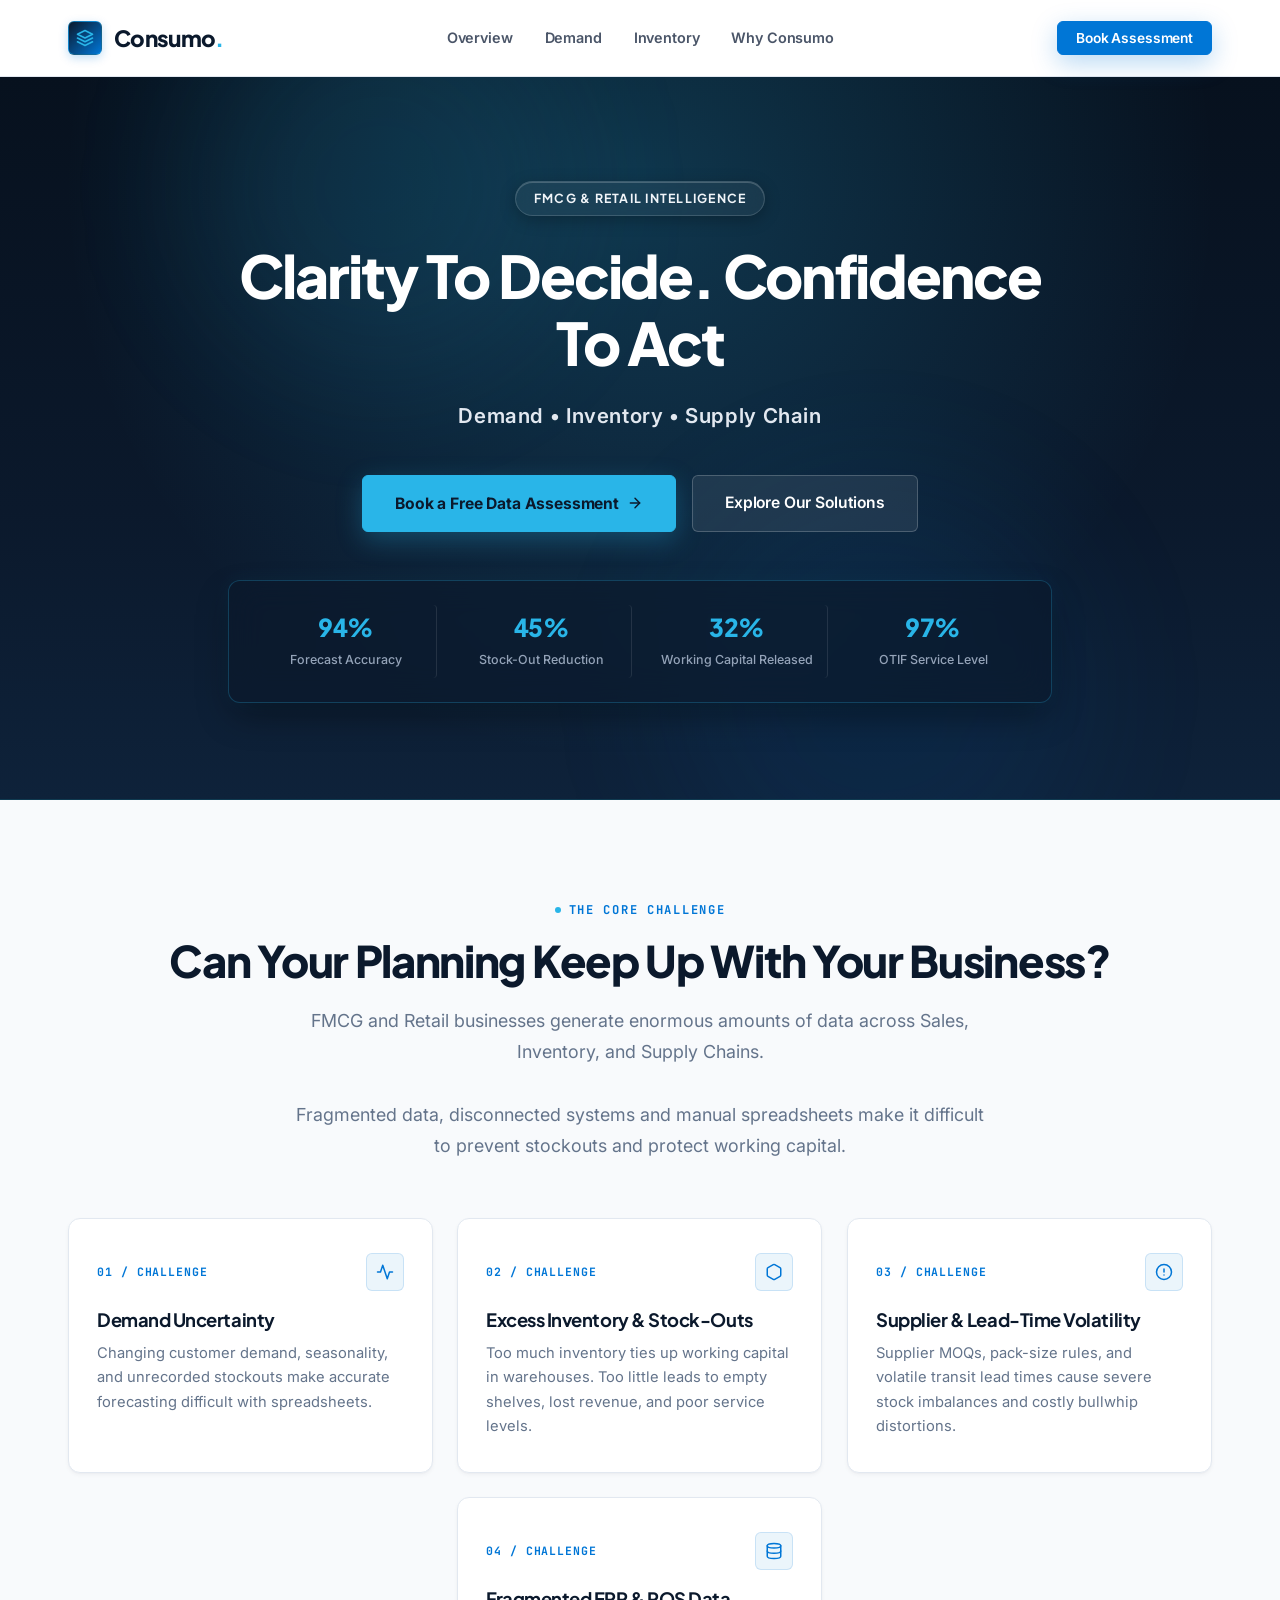
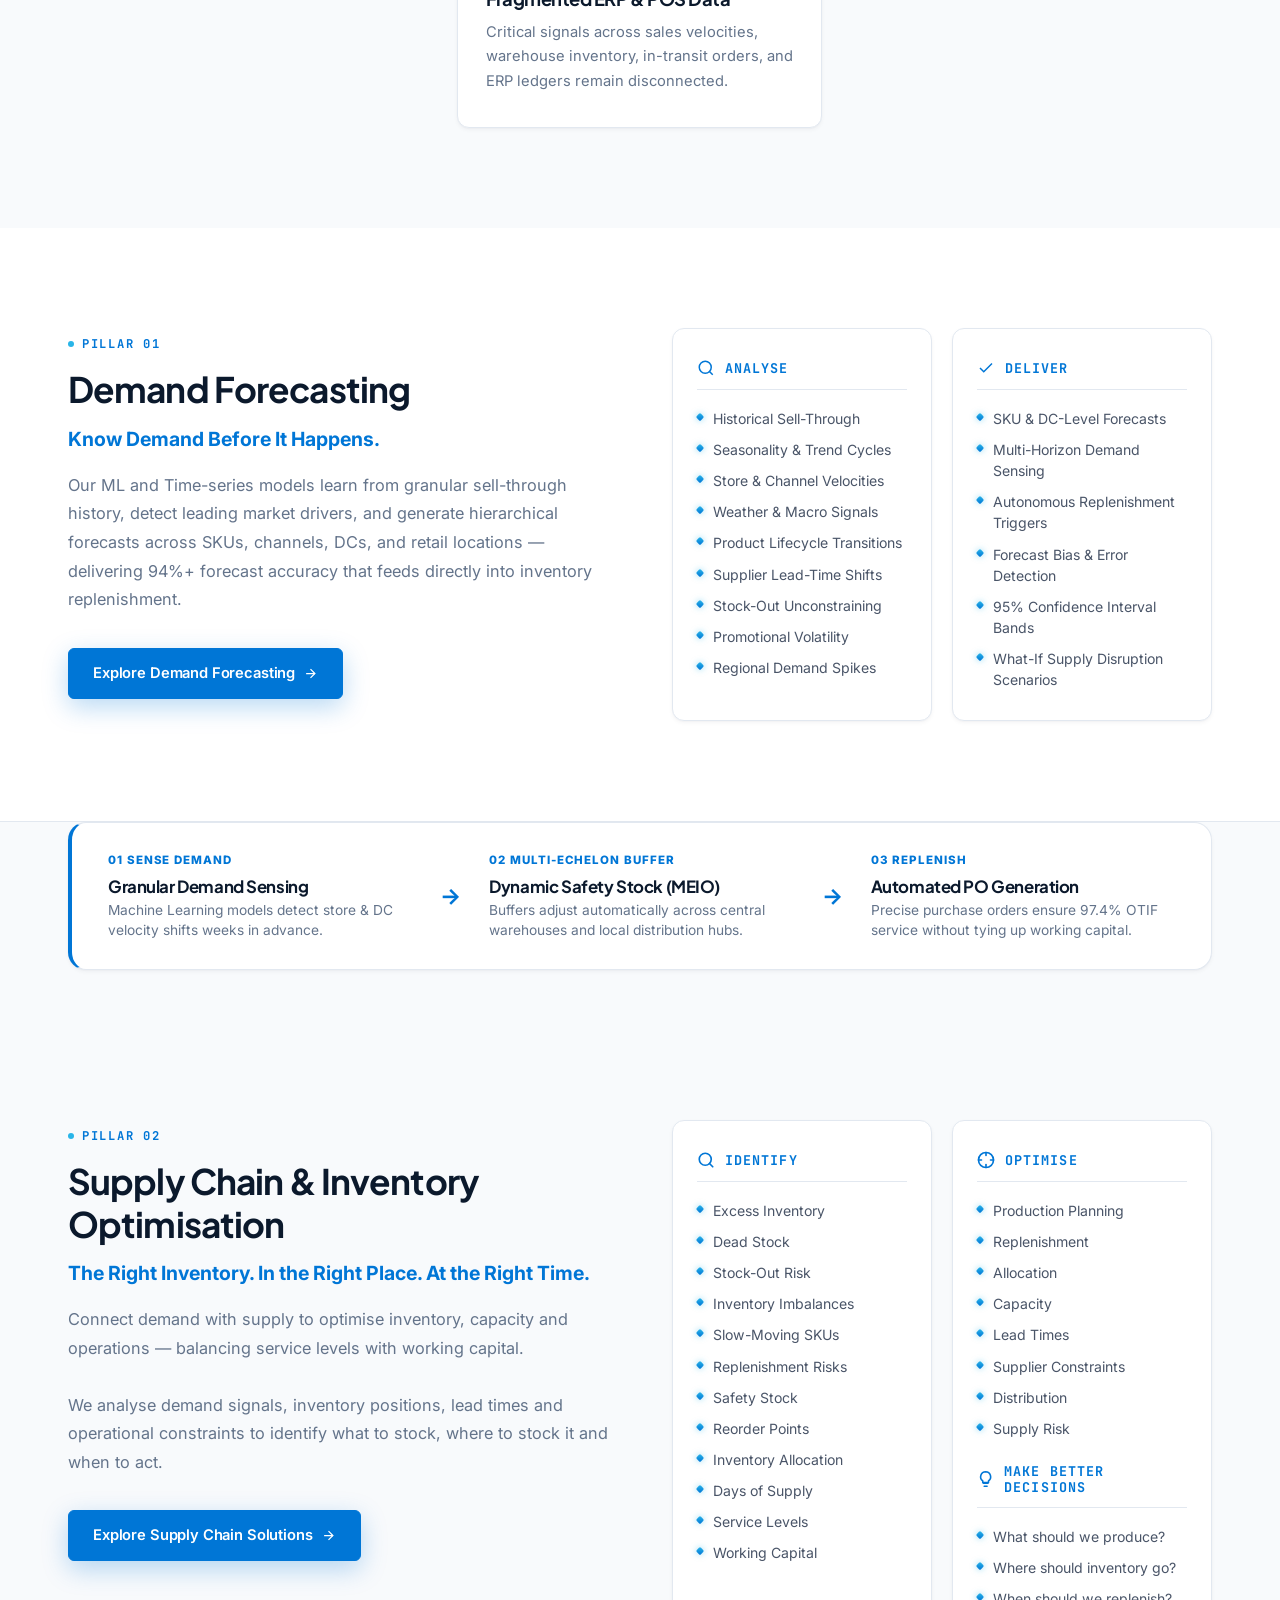
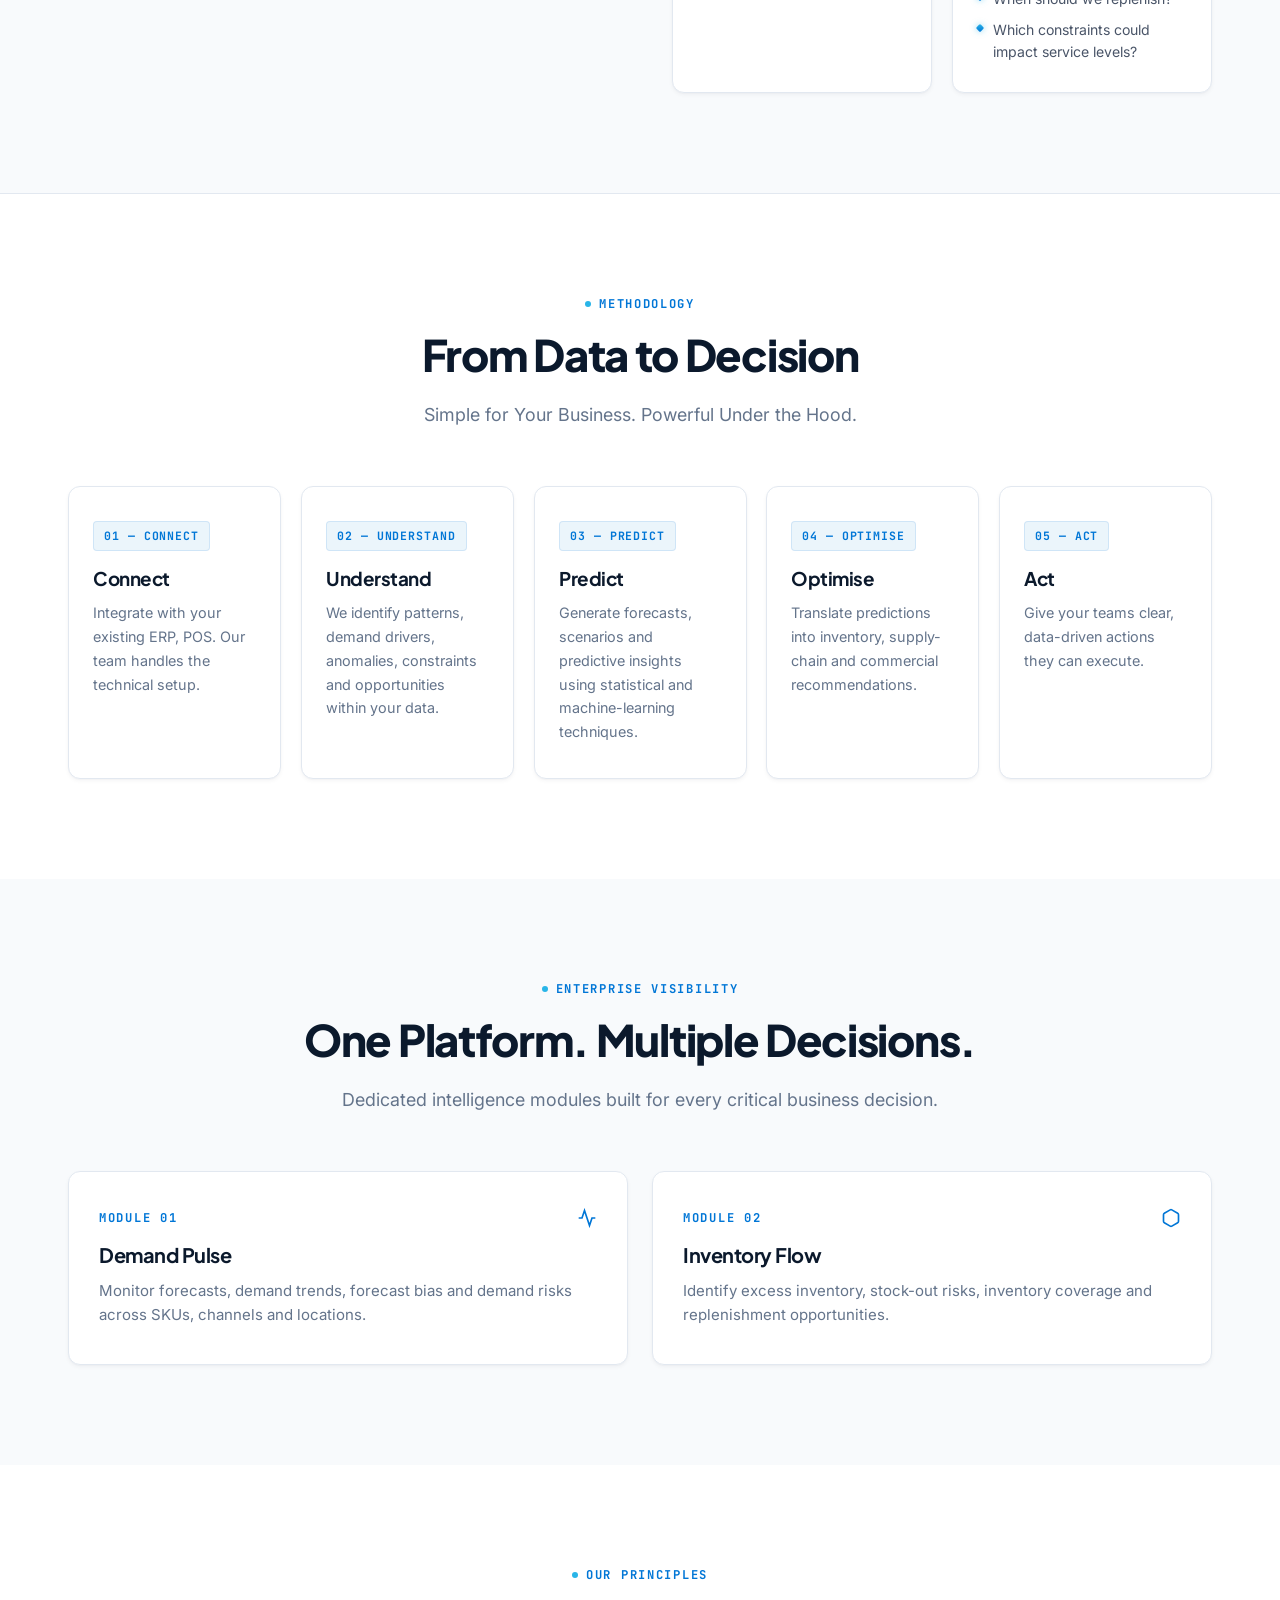
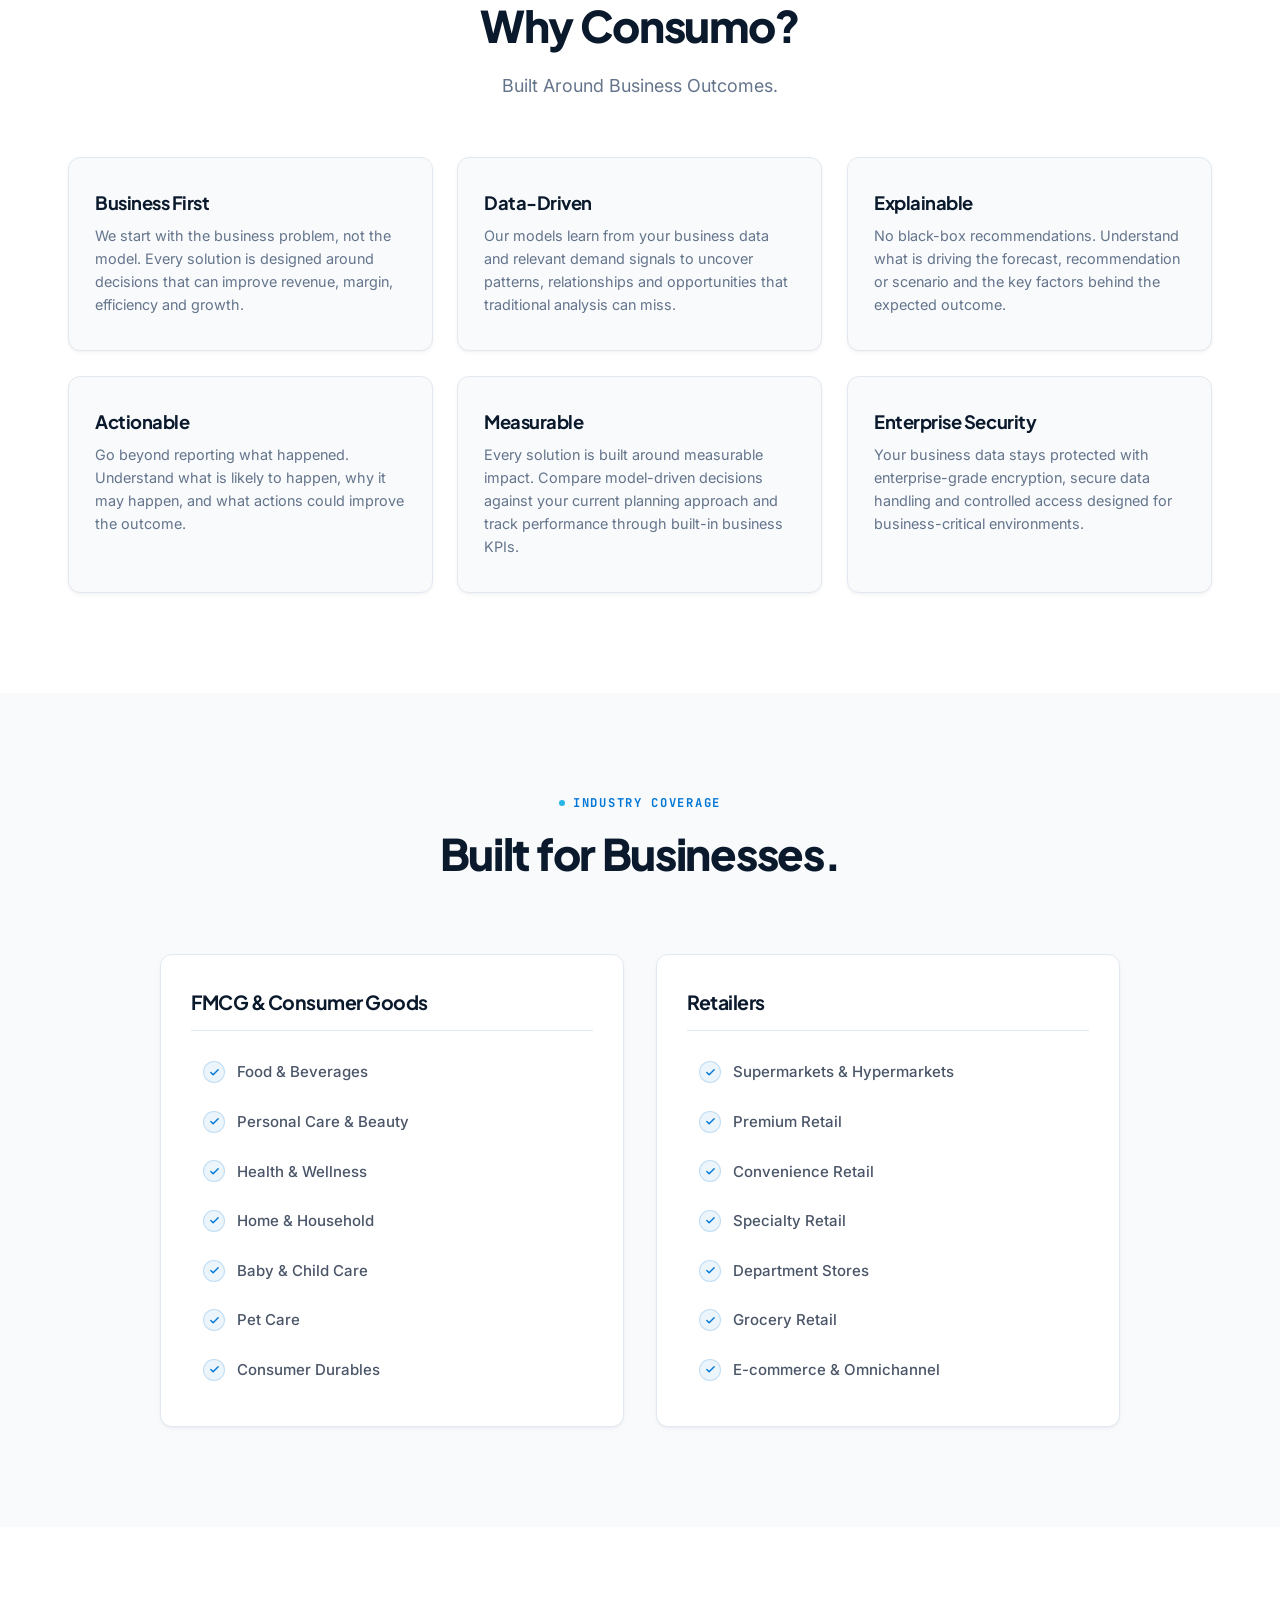
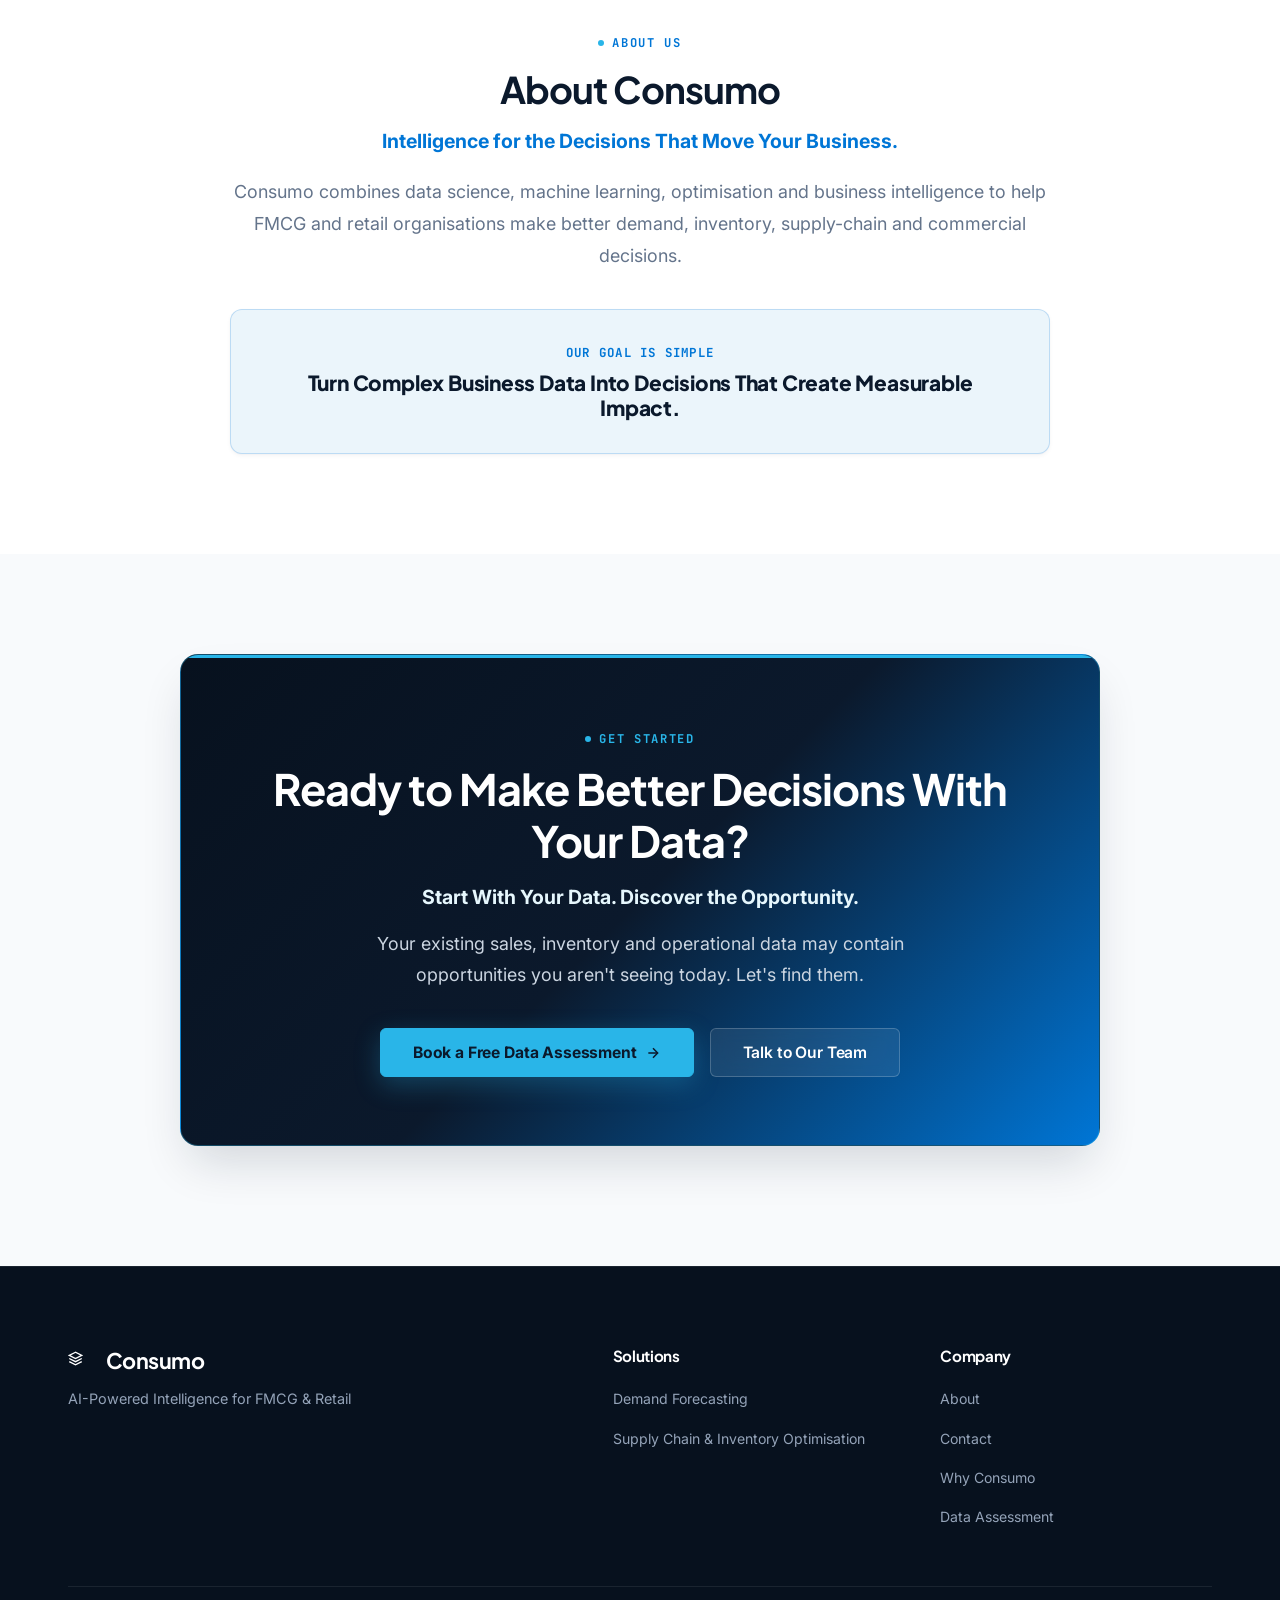
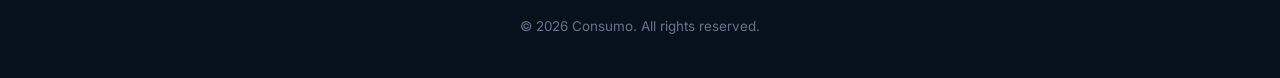
==== index.html @ c5e75573 "Initial commit of Consumo website" ====
<!DOCTYPE html>
<html lang="en">

<head>
  <meta charset="UTF-8">
  <meta name="viewport" content="width=device-width, initial-scale=1.0">
  <title>Consumo | AI-Powered Intelligence for FMCG & Retail</title>
  <meta name="description"
    content="Turn your data into better demand, inventory and supply-chain decisions with Consumo. AI-powered forecasting, inventory optimisation, and commercial intelligence.">

  <!-- Google Fonts: Plus Jakarta Sans, Inter, JetBrains Mono -->
  <link rel="preconnect" href="https://fonts.googleapis.com">
  <link rel="preconnect" href="https://fonts.gstatic.com" crossorigin>
  <link
    href="https://fonts.googleapis.com/css2?family=Inter:wght@400;500;600;700&family=JetBrains+Mono:wght@400;500;600;700&family=Plus+Jakarta+Sans:wght@500;600;700;800&display=swap"
    rel="stylesheet">

  <!-- Stylesheet -->
  <link rel="stylesheet" href="styles.css">
</head>

<body>

  <!-- Top Scroll Reading Progress Bar -->
  <div class="scroll-progress-bar" id="scroll-progress-bar"></div>

  <!-- Clean Enterprise Site Header -->
  <header class="site-header" id="site-header">
    <div class="container nav-container">
      <a href="#" class="brand-logo">
        <div class="brand-mark">
          <svg width="18" height="18" viewBox="0 0 24 24" fill="none" stroke="currentColor" stroke-width="2.2"
            stroke-linecap="round" stroke-linejoin="round">
            <polygon points="12 2 2 7 12 12 22 7 12 2"></polygon>
            <polyline points="2 17 12 22 22 17"></polyline>
            <polyline points="2 12 12 17 22 12"></polyline>
          </svg>
        </div>
        <span>Consumo<span class="dot">.</span></span>
      </a>

      <nav class="nav-menu" id="nav-menu">
        <a href="#solutions" class="nav-link">Overview</a>
        <a href="#demand-planning" class="nav-link">Demand</a>
        <a href="#supply-chain-inventory" class="nav-link">Inventory</a>
        <a href="#why-consumo" class="nav-link">Why Consumo</a>
      </nav>

      <div class="nav-actions">
        <button class="btn btn-primary btn-sm open-modal-btn">
          <span>Book Assessment</span>
        </button>
        <button class="mobile-toggle" id="mobile-toggle-btn" aria-label="Toggle Menu">
          ☰
        </button>
      </div>
    </div>
  </header>

  <!-- Hero Section (Confident & Exciting First Impression for FMCG & Retail) -->
  <section class="hero-section" id="hero">
    <!-- Ambient Floating Orbs -->
    <div class="hero-ambient-orb hero-orb-1"></div>
    <div class="hero-ambient-orb hero-orb-2"></div>

    <div class="container hero-content">
      <div class="hero-tag reveal-on-scroll">
        <span>FMCG &amp; RETAIL INTELLIGENCE</span>
      </div>
      <h2 class="hero-title reveal-on-scroll">
        Clarity To Decide. Confidence To Act
      </h2>
      <p class="hero-desc reveal-on-scroll">
        Demand • Inventory • Supply Chain
      </p>

      <div class="hero-ctas reveal-on-scroll">
        <button class="btn btn-cyan btn-lg open-modal-btn">
          <span>Book a Free Data Assessment</span>
          <svg width="16" height="16" viewBox="0 0 24 24" fill="none" stroke="currentColor" stroke-width="2.2"
            stroke-linecap="round" stroke-linejoin="round">
            <line x1="5" y1="12" x2="19" y2="12"></line>
            <polyline points="12 5 19 12 12 19"></polyline>
          </svg>
        </button>
        <a href="#solutions" class="btn btn-ghost-dark btn-lg">
          <span>Explore Our Solutions</span>
        </a>
      </div>

      <!-- Confident Commercial Impact Proof Strip -->
      <div class="hero-trust-strip reveal-on-scroll">
        <div class="trust-metric-item">
          <div class="trust-metric-val count-up-val" data-target="94" data-suffix="%">94%</div>
          <div class="trust-metric-label">Forecast Accuracy</div>
        </div>
        <div class="trust-metric-item">
          <div class="trust-metric-val count-up-val" data-target="45" data-prefix="-" data-suffix="%">-45%</div>
          <div class="trust-metric-label">Stock-Out Reduction</div>
        </div>
        <div class="trust-metric-item">
          <div class="trust-metric-val count-up-val" data-target="32" data-prefix="-" data-suffix="%">-32%</div>
          <div class="trust-metric-label">Working Capital Released</div>
        </div>
        <div class="trust-metric-item">
          <div class="trust-metric-val count-up-val" data-target="97.4" data-suffix="%">97.4%</div>
          <div class="trust-metric-label">OTIF Service Level</div>
        </div>
      </div>
    </div>
  </section>

  <!-- Section: Your Data Is Valuable. Your Decisions Should Be Too. -->
  <section class="problem-section" id="challenges">
    <div class="container">
      <div class="center-header reveal-on-scroll">
        <span class="section-label">
          <span class="section-label-dot"></span>
          <span>The Core Challenge</span>
        </span>
        <h2 class="section-title">Can Your Planning Keep Up With Your Business?</h2>
        <p class="section-subtitle">
          FMCG and Retail businesses generate enormous amounts of data across Sales, Inventory, and Supply Chains.
          <br><br>
          Fragmented data, disconnected systems and manual spreadsheets make it difficult to prevent stockouts and protect working capital.
        </p>
      </div>

      <div class="challenges-grid">
        <div class="challenge-card reveal-on-scroll stagger-1">
          <div class="challenge-card-top">
            <span class="challenge-num">01 / CHALLENGE</span>
            <div class="challenge-icon-box">
              <svg width="18" height="18" viewBox="0 0 24 24" fill="none" stroke="currentColor" stroke-width="2"
                stroke-linecap="round" stroke-linejoin="round">
                <polyline points="22 12 18 12 15 21 9 3 6 12 2 12"></polyline>
              </svg>
            </div>
          </div>
          <h3>Demand Uncertainty</h3>
          <p>Changing customer demand, seasonality, and unrecorded stockouts make accurate forecasting difficult with spreadsheets.</p>
        </div>

        <div class="challenge-card reveal-on-scroll stagger-2">
          <div class="challenge-card-top">
            <span class="challenge-num">02 / CHALLENGE</span>
            <div class="challenge-icon-box">
              <svg width="18" height="18" viewBox="0 0 24 24" fill="none" stroke="currentColor" stroke-width="2"
                stroke-linecap="round" stroke-linejoin="round">
                <path
                  d="M21 16V8a2 2 0 0 0-1-1.73l-7-4a2 2 0 0 0-2 0l-7 4A2 2 0 0 0 3 8v8a2 2 0 0 0 1 1.73l7 4a2 2 0 0 0 2 0l7-4A2 2 0 0 0 21 16z">
                </path>
              </svg>
            </div>
          </div>
          <h3>Excess Inventory & Stock-Outs</h3>
          <p>Too much inventory ties up working capital in warehouses. Too little leads to empty shelves, lost revenue, and poor service levels.</p>
        </div>

        <div class="challenge-card reveal-on-scroll stagger-3">
          <div class="challenge-card-top">
            <span class="challenge-num">03 / CHALLENGE</span>
            <div class="challenge-icon-box">
              <svg width="18" height="18" viewBox="0 0 24 24" fill="none" stroke="currentColor" stroke-width="2"
                stroke-linecap="round" stroke-linejoin="round">
                <circle cx="12" cy="12" r="10"></circle>
                <line x1="12" y1="8" x2="12" y2="12"></line>
                <line x1="12" y1="16" x2="12.01" y2="16"></line>
              </svg>
            </div>
          </div>
          <h3>Supplier & Lead-Time Volatility</h3>
          <p>Supplier MOQs, pack-size rules, and volatile transit lead times cause severe stock imbalances and costly bullwhip distortions.</p>
        </div>

        <div class="challenge-card reveal-on-scroll stagger-4">
          <div class="challenge-card-top">
            <span class="challenge-num">04 / CHALLENGE</span>
            <div class="challenge-icon-box">
              <svg width="18" height="18" viewBox="0 0 24 24" fill="none" stroke="currentColor" stroke-width="2"
                stroke-linecap="round" stroke-linejoin="round">
                <ellipse cx="12" cy="5" rx="9" ry="3"></ellipse>
                <path d="M21 12c0 1.66-4 3-9 3s-9-1.34-9-3"></path>
                <path d="M3 5v14c0 1.66 4 3 9 3s9-1.34 9-3V5"></path>
              </svg>
            </div>
          </div>
          <h3>Fragmented ERP & POS Data</h3>
          <p>Critical signals across sales velocities, warehouse inventory, in-transit orders, and ERP ledgers remain disconnected.</p>
        </div>
      </div>
    </div>
  </section>

  <!-- Section: Demand Planning -->
  <section class="solution-section-block" id="solutions">
    <div id="demand-planning"></div>
    <div class="container">
      <div class="solution-grid">
        <div class="solution-info-col reveal-on-scroll">
          <span class="section-label">
            <span class="section-label-dot"></span>
            <span>Pillar 01</span>
          </span>
          <h2>Demand Forecasting</h2>
          <div class="solution-headline">Know Demand Before It Happens.</div>
          <p class="solution-body-text">
            Our ML and Time-series models learn from granular sell-through history, detect leading market drivers, and generate hierarchical forecasts across SKUs, channels, DCs, and retail locations — delivering 94%+ forecast accuracy that feeds directly into inventory replenishment.
          </p>
          <a href="demand-forecasting.html" class="btn btn-primary">
            <span>Explore Demand Forecasting</span>
            <svg width="15" height="15" viewBox="0 0 24 24" fill="none" stroke="currentColor" stroke-width="2">
              <line x1="5" y1="12" x2="19" y2="12"></line>
              <polyline points="12 5 19 12 12 19"></polyline>
            </svg>
          </a>
        </div>

        <div class="solution-cards-col reveal-on-scroll">
          <div class="action-card">
            <div class="action-card-header">
              <svg width="18" height="18" viewBox="0 0 24 24" fill="none" stroke="var(--sn-blue)" stroke-width="2">
                <circle cx="11" cy="11" r="8"></circle>
                <line x1="21" y1="21" x2="16.65" y2="16.65"></line>
              </svg>
              <h3>Analyse</h3>
            </div>
            <ul class="action-list">
              <li><span class="action-list-bullet"></span><span>Historical Sell-Through</span></li>
              <li><span class="action-list-bullet"></span><span>Seasonality &amp; Trend Cycles</span></li>
              <li><span class="action-list-bullet"></span><span>Store &amp; Channel Velocities</span></li>
              <li><span class="action-list-bullet"></span><span>Weather &amp; Macro Signals</span></li>
              <li><span class="action-list-bullet"></span><span>Product Lifecycle Transitions</span></li>
              <li><span class="action-list-bullet"></span><span>Supplier Lead-Time Shifts</span></li>
              <li><span class="action-list-bullet"></span><span>Stock-Out Unconstraining</span></li>
              <li><span class="action-list-bullet"></span><span>Promotional Volatility</span></li>
              <li><span class="action-list-bullet"></span><span>Regional Demand Spikes</span></li>
            </ul>
          </div>

          <div class="action-card">
            <div class="action-card-header">
              <svg width="18" height="18" viewBox="0 0 24 24" fill="none" stroke="var(--sn-blue)" stroke-width="2">
                <polyline points="20 6 9 17 4 12"></polyline>
              </svg>
              <h3>Deliver</h3>
            </div>
            <ul class="action-list">
              <li><span class="action-list-bullet"></span><span>SKU &amp; DC-Level Forecasts</span></li>
              <li><span class="action-list-bullet"></span><span>Multi-Horizon Demand Sensing</span></li>
              <li><span class="action-list-bullet"></span><span>Autonomous Replenishment Triggers</span></li>
              <li><span class="action-list-bullet"></span><span>Forecast Bias &amp; Error Detection</span></li>
              <li><span class="action-list-bullet"></span><span>95% Confidence Interval Bands</span></li>
              <li><span class="action-list-bullet"></span><span>What-If Supply Disruption Scenarios</span></li>
            </ul>
          </div>
        </div>
      </div>
    </div>
  </section>

  <!-- Closed-Loop Bridge: Demand Sensing Feeds Inventory Optimisation -->
  <div class="closed-loop-bridge-banner">
    <div class="container">
      <div class="closed-loop-box reveal-on-scroll">
        <div class="closed-loop-step">
          <div class="step-badge">01 SENSE DEMAND</div>
          <h4>Granular Demand Sensing</h4>
          <p>Machine Learning models detect store &amp; DC velocity shifts weeks in advance.</p>
        </div>
        <div class="closed-loop-arrow">→</div>
        <div class="closed-loop-step">
          <div class="step-badge">02 MULTI-ECHELON BUFFER</div>
          <h4>Dynamic Safety Stock (MEIO)</h4>
          <p>Buffers adjust automatically across central warehouses and local distribution hubs.</p>
        </div>
        <div class="closed-loop-arrow">→</div>
        <div class="closed-loop-step">
          <div class="step-badge">03 REPLENISH</div>
          <h4>Automated PO Generation</h4>
          <p>Precise purchase orders ensure 97.4% OTIF service without tying up working capital.</p>
        </div>
      </div>
    </div>
  </div>

  <!-- Section: Supply Chain & Inventory Optimisation (Pillar 02) -->
  <section class="solution-section-block alt-bg" id="supply-chain-inventory">
    <div class="container">
      <div class="solution-grid">
        <div class="solution-info-col reveal-on-scroll">
          <span class="section-label">
            <span class="section-label-dot"></span>
            <span>PILLAR 02</span>
          </span>
          <h2>Supply Chain &amp; Inventory Optimisation</h2>
          <div class="solution-headline">The Right Inventory. In the Right Place. At the Right Time.</div>
          <p class="solution-body-text">
            Connect demand with supply to optimise inventory, capacity and operations — balancing service levels with
            working capital.
            <br><br>
            We analyse demand signals, inventory positions, lead times and operational constraints to identify what to
            stock, where to stock it and when to act.
          </p>
          <a href="inventory-optimisation.html" class="btn btn-primary">
            <span>Explore Supply Chain Solutions</span>
            <svg width="15" height="15" viewBox="0 0 24 24" fill="none" stroke="currentColor" stroke-width="2">
              <line x1="5" y1="12" x2="19" y2="12"></line>
              <polyline points="12 5 19 12 12 19"></polyline>
            </svg>
          </a>
        </div>

        <div class="solution-cards-col reveal-on-scroll">
          <!-- Card 1: IDENTIFY -->
          <div class="action-card">
            <div class="action-card-header">
              <svg width="18" height="18" viewBox="0 0 24 24" fill="none" stroke="var(--sn-blue)" stroke-width="2.2"
                stroke-linecap="round" stroke-linejoin="round">
                <circle cx="11" cy="11" r="8"></circle>
                <line x1="21" y1="21" x2="16.65" y2="16.65"></line>
              </svg>
              <h3>IDENTIFY</h3>
            </div>
            <ul class="action-list">
              <li><span class="action-list-bullet"></span><span>Excess Inventory</span></li>
              <li><span class="action-list-bullet"></span><span>Dead Stock</span></li>
              <li><span class="action-list-bullet"></span><span>Stock-Out Risk</span></li>
              <li><span class="action-list-bullet"></span><span>Inventory Imbalances</span></li>
              <li><span class="action-list-bullet"></span><span>Slow-Moving SKUs</span></li>
              <li><span class="action-list-bullet"></span><span>Replenishment Risks</span></li>
              <li><span class="action-list-bullet"></span><span>Safety Stock</span></li>
              <li><span class="action-list-bullet"></span><span>Reorder Points</span></li>
              <li><span class="action-list-bullet"></span><span>Inventory Allocation</span></li>
              <li><span class="action-list-bullet"></span><span>Days of Supply</span></li>
              <li><span class="action-list-bullet"></span><span>Service Levels</span></li>
              <li><span class="action-list-bullet"></span><span>Working Capital</span></li>
            </ul>
          </div>

          <!-- Card 2: OPTIMISE & MAKE BETTER DECISIONS -->
          <div class="action-card">
            <div class="action-card-section">
              <div class="action-card-header">
                <svg width="18" height="18" viewBox="0 0 24 24" fill="none" stroke="var(--sn-blue)" stroke-width="2.2"
                  stroke-linecap="round" stroke-linejoin="round">
                  <circle cx="12" cy="12" r="10"></circle>
                  <line x1="22" y1="12" x2="18" y2="12"></line>
                  <line x1="6" y1="12" x2="2" y2="12"></line>
                  <line x1="12" y1="6" x2="12" y2="2"></line>
                  <line x1="12" y1="22" x2="12" y2="18"></line>
                </svg>
                <h3>OPTIMISE</h3>
              </div>
              <ul class="action-list">
                <li><span class="action-list-bullet"></span><span>Production Planning</span></li>
                <li><span class="action-list-bullet"></span><span>Replenishment</span></li>
                <li><span class="action-list-bullet"></span><span>Allocation</span></li>
                <li><span class="action-list-bullet"></span><span>Capacity</span></li>
                <li><span class="action-list-bullet"></span><span>Lead Times</span></li>
                <li><span class="action-list-bullet"></span><span>Supplier Constraints</span></li>
                <li><span class="action-list-bullet"></span><span>Distribution</span></li>
                <li><span class="action-list-bullet"></span><span>Supply Risk</span></li>
              </ul>
            </div>

            <div class="action-card-section" style="margin-top: 24px;">
              <div class="action-card-header">
                <svg width="18" height="18" viewBox="0 0 24 24" fill="none" stroke="var(--sn-blue)" stroke-width="2.2"
                  stroke-linecap="round" stroke-linejoin="round">
                  <path d="M9 18h6"></path>
                  <path d="M10 22h4"></path>
                  <path d="M12 2a7 7 0 0 0-4 12.7V17h8v-2.3A7 7 0 0 0 12 2z"></path>
                </svg>
                <h3>MAKE BETTER DECISIONS</h3>
              </div>
              <ul class="action-list">
                <li><span class="action-list-bullet"></span><span>What should we produce?</span></li>
                <li><span class="action-list-bullet"></span><span>Where should inventory go?</span></li>
                <li><span class="action-list-bullet"></span><span>When should we replenish?</span></li>
                <li><span class="action-list-bullet"></span><span>Which constraints could impact service levels?</span>
                </li>
              </ul>
            </div>
          </div>
        </div>
      </div>
    </div>
  </section>

  <!-- Section: From Data to Decision (5 Steps) -->
  <section class="process-section" id="process">
    <div class="container">
      <div class="center-header reveal-on-scroll">
        <span class="section-label">
          <span class="section-label-dot"></span>
          <span>Methodology</span>
        </span>
        <h2 class="section-title">From Data to Decision</h2>
        <p class="section-subtitle">Simple for Your Business. Powerful Under the Hood.</p>
      </div>

      <div class="process-steps-grid">
        <div class="process-card reveal-on-scroll stagger-1">
          <div class="process-num">01 — CONNECT</div>
          <h3>Connect</h3>
          <p>Integrate with your existing ERP, POS. Our team handles the technical setup.</p>
        </div>

        <div class="process-card reveal-on-scroll stagger-2">
          <div class="process-num">02 — UNDERSTAND</div>
          <h3>Understand</h3>
          <p>We identify patterns, demand drivers, anomalies, constraints and opportunities within your data.</p>
        </div>

        <div class="process-card reveal-on-scroll stagger-3">
          <div class="process-num">03 — PREDICT</div>
          <h3>Predict</h3>
          <p>Generate forecasts, scenarios and predictive insights using statistical and machine-learning techniques.
          </p>
        </div>

        <div class="process-card reveal-on-scroll stagger-4">
          <div class="process-num">04 — OPTIMISE</div>
          <h3>Optimise</h3>
          <p>Translate predictions into inventory, supply-chain and commercial recommendations.</p>
        </div>

        <div class="process-card reveal-on-scroll stagger-5">
          <div class="process-num">05 — ACT</div>
          <h3>Act</h3>
          <p>Give your teams clear, data-driven actions they can execute.</p>
        </div>
      </div>
    </div>
  </section>

  <!-- Section: One Platform. Multiple Decisions. (Modules) -->
  <section class="dashboards-section" id="dashboards">
    <div class="container">
      <div class="center-header reveal-on-scroll">
        <span class="section-label">
          <span class="section-label-dot"></span>
          <span>Enterprise Visibility</span>
        </span>
        <h2 class="section-title">One Platform. Multiple Decisions.</h2>
        <p class="section-subtitle">Dedicated intelligence modules built for every critical business decision.</p>
      </div>

      <div class="dashboards-grid">
        <div class="dashboard-card reveal-on-scroll stagger-1">
          <div class="dashboard-card-top">
            <span class="section-label" style="margin-bottom:0;">Module 01</span>
            <svg width="20" height="20" viewBox="0 0 24 24" fill="none" stroke="var(--sn-blue)" stroke-width="2">
              <polyline points="22 12 18 12 15 21 9 3 6 12 2 12"></polyline>
            </svg>
          </div>
          <h3> Demand Pulse</h3>
          <p>Monitor forecasts, demand trends, forecast bias and demand risks across SKUs, channels and locations.</p>
        </div>

        <div class="dashboard-card reveal-on-scroll stagger-2">
          <div class="dashboard-card-top">
            <span class="section-label" style="margin-bottom:0;">Module 02</span>
            <svg width="20" height="20" viewBox="0 0 24 24" fill="none" stroke="var(--sn-blue)" stroke-width="2">
              <path
                d="M21 16V8a2 2 0 0 0-1-1.73l-7-4a2 2 0 0 0-2 0l-7 4A2 2 0 0 0 3 8v8a2 2 0 0 0 1 1.73l7 4a2 2 0 0 0 2 0l7-4A2 2 0 0 0 21 16z">
              </path>
            </svg>
          </div>
          <h3> Inventory Flow</h3>
          <p>Identify excess inventory, stock-out risks, inventory coverage and replenishment opportunities.</p>
        </div>
      </div>
    </div>
  </section>

  <!-- Section: Why Consumo? -->
  <section class="why-section" id="why-consumo">
    <div class="container">
      <div class="center-header reveal-on-scroll">
        <span class="section-label">
          <span class="section-label-dot"></span>
          <span>Our Principles</span>
        </span>
        <h2 class="section-title">Why Consumo?</h2>
        <p class="section-subtitle">Built Around Business Outcomes.</p>
      </div>

      <div class="why-grid">
        <div class="why-card reveal-on-scroll stagger-1">
          <h3>Business First</h3>
          <p>We start with the business problem, not the model. Every solution is designed around decisions that can
            improve revenue, margin, efficiency and growth.</p>
        </div>

        <div class="why-card reveal-on-scroll stagger-2">
          <h3>Data-Driven</h3>
          <p>Our models learn from your business data and relevant demand signals to uncover patterns, relationships and
            opportunities that traditional analysis can miss.</p>
        </div>

        <div class="why-card reveal-on-scroll stagger-3">
          <h3>Explainable</h3>
          <p>No black-box recommendations. Understand what is driving the forecast, recommendation or scenario and the
            key factors behind the expected outcome.</p>
        </div>

        <div class="why-card reveal-on-scroll stagger-4">
          <h3>Actionable</h3>
          <p>Go beyond reporting what happened. Understand what is likely to happen, why it may happen, and what actions
            could improve the outcome.</p>
        </div>

        <div class="why-card reveal-on-scroll stagger-5">
          <h3>Measurable</h3>
          <p>Every solution is built around measurable impact. Compare model-driven decisions against your current
            planning approach and track performance through built-in business KPIs.</p>
        </div>

        <div class="why-card reveal-on-scroll stagger-6">
          <h3>Enterprise Security</h3>
          <p>Your business data stays protected with enterprise-grade encryption, secure data handling and controlled
            access designed for business-critical environments.</p>
        </div>
      </div>
    </div>
  </section>

  <!-- Section: Built for Businesses (Industry Coverage) -->
  <section class="verticals-section" id="verticals">
    <div class="container">
      <div class="center-header reveal-on-scroll">
        <span class="section-label">
          <span class="section-label-dot"></span>
          <span>Industry Coverage</span>
        </span>
        <h2 class="section-title">Built for Businesses.</h2>
      </div>

      <div class="verticals-grid">
        <div class="vertical-card reveal-on-scroll stagger-1">
          <div class="vertical-card-header">
            <h3>FMCG &amp; Consumer Goods</h3>
          </div>
          <ul class="vertical-list">
            <li>
              <span class="vertical-bullet">
                <svg width="11" height="11" viewBox="0 0 24 24" fill="none" stroke="currentColor" stroke-width="3" stroke-linecap="round" stroke-linejoin="round"><polyline points="20 6 9 17 4 12"></polyline></svg>
              </span>
              <span>Food &amp; Beverages</span>
            </li>
            <li>
              <span class="vertical-bullet">
                <svg width="11" height="11" viewBox="0 0 24 24" fill="none" stroke="currentColor" stroke-width="3" stroke-linecap="round" stroke-linejoin="round"><polyline points="20 6 9 17 4 12"></polyline></svg>
              </span>
              <span>Personal Care &amp; Beauty</span>
            </li>
            <li>
              <span class="vertical-bullet">
                <svg width="11" height="11" viewBox="0 0 24 24" fill="none" stroke="currentColor" stroke-width="3" stroke-linecap="round" stroke-linejoin="round"><polyline points="20 6 9 17 4 12"></polyline></svg>
              </span>
              <span>Health &amp; Wellness</span>
            </li>
            <li>
              <span class="vertical-bullet">
                <svg width="11" height="11" viewBox="0 0 24 24" fill="none" stroke="currentColor" stroke-width="3" stroke-linecap="round" stroke-linejoin="round"><polyline points="20 6 9 17 4 12"></polyline></svg>
              </span>
              <span>Home &amp; Household</span>
            </li>
            <li>
              <span class="vertical-bullet">
                <svg width="11" height="11" viewBox="0 0 24 24" fill="none" stroke="currentColor" stroke-width="3" stroke-linecap="round" stroke-linejoin="round"><polyline points="20 6 9 17 4 12"></polyline></svg>
              </span>
              <span>Baby &amp; Child Care</span>
            </li>
            <li>
              <span class="vertical-bullet">
                <svg width="11" height="11" viewBox="0 0 24 24" fill="none" stroke="currentColor" stroke-width="3" stroke-linecap="round" stroke-linejoin="round"><polyline points="20 6 9 17 4 12"></polyline></svg>
              </span>
              <span>Pet Care</span>
            </li>
            <li>
              <span class="vertical-bullet">
                <svg width="11" height="11" viewBox="0 0 24 24" fill="none" stroke="currentColor" stroke-width="3" stroke-linecap="round" stroke-linejoin="round"><polyline points="20 6 9 17 4 12"></polyline></svg>
              </span>
              <span>Consumer Durables</span>
            </li>
          </ul>
        </div>

        <div class="vertical-card reveal-on-scroll stagger-2">
          <div class="vertical-card-header">
            <h3>Retailers</h3>
          </div>
          <ul class="vertical-list">
            <li>
              <span class="vertical-bullet">
                <svg width="11" height="11" viewBox="0 0 24 24" fill="none" stroke="currentColor" stroke-width="3" stroke-linecap="round" stroke-linejoin="round"><polyline points="20 6 9 17 4 12"></polyline></svg>
              </span>
              <span>Supermarkets &amp; Hypermarkets</span>
            </li>
            <li>
              <span class="vertical-bullet">
                <svg width="11" height="11" viewBox="0 0 24 24" fill="none" stroke="currentColor" stroke-width="3" stroke-linecap="round" stroke-linejoin="round"><polyline points="20 6 9 17 4 12"></polyline></svg>
              </span>
              <span>Premium Retail</span>
            </li>
            <li>
              <span class="vertical-bullet">
                <svg width="11" height="11" viewBox="0 0 24 24" fill="none" stroke="currentColor" stroke-width="3" stroke-linecap="round" stroke-linejoin="round"><polyline points="20 6 9 17 4 12"></polyline></svg>
              </span>
              <span>Convenience Retail</span>
            </li>
            <li>
              <span class="vertical-bullet">
                <svg width="11" height="11" viewBox="0 0 24 24" fill="none" stroke="currentColor" stroke-width="3" stroke-linecap="round" stroke-linejoin="round"><polyline points="20 6 9 17 4 12"></polyline></svg>
              </span>
              <span>Specialty Retail</span>
            </li>
            <li>
              <span class="vertical-bullet">
                <svg width="11" height="11" viewBox="0 0 24 24" fill="none" stroke="currentColor" stroke-width="3" stroke-linecap="round" stroke-linejoin="round"><polyline points="20 6 9 17 4 12"></polyline></svg>
              </span>
              <span>Department Stores</span>
            </li>
            <li>
              <span class="vertical-bullet">
                <svg width="11" height="11" viewBox="0 0 24 24" fill="none" stroke="currentColor" stroke-width="3" stroke-linecap="round" stroke-linejoin="round"><polyline points="20 6 9 17 4 12"></polyline></svg>
              </span>
              <span>Grocery Retail</span>
            </li>
            <li>
              <span class="vertical-bullet">
                <svg width="11" height="11" viewBox="0 0 24 24" fill="none" stroke="currentColor" stroke-width="3" stroke-linecap="round" stroke-linejoin="round"><polyline points="20 6 9 17 4 12"></polyline></svg>
              </span>
              <span>E-commerce &amp; Omnichannel</span>
            </li>
          </ul>
        </div>
      </div>
    </div>
  </section>

  <!-- Section: About Consumo -->
  <section class="about-section" id="about">
    <div class="container">
      <div class="about-card reveal-on-scroll">
        <span class="section-label">
          <span class="section-label-dot"></span>
          <span>About Us</span>
        </span>
        <h2>About Consumo</h2>
        <div class="solution-headline" style="margin-bottom: 20px;">Intelligence for the Decisions That Move Your
          Business.</div>
        <p>
          Consumo combines data science, machine learning, optimisation and business intelligence to help FMCG and
          retail organisations make better demand, inventory, supply-chain and commercial decisions.
        </p>

        <div class="goal-highlight-box">
          <span
            style="font-size: 0.78rem; color: var(--sn-blue); text-transform: uppercase; font-family: var(--font-mono); letter-spacing: 0.1em; display: block; margin-bottom: 8px; font-weight: 700;">Our
            Goal Is Simple</span>
          <h3>Turn Complex Business Data Into Decisions That Create Measurable Impact.</h3>
        </div>
      </div>
    </div>
  </section>

  <!-- Section: Ready to Make Better Decisions With Your Data? -->
  <section class="final-cta-section" id="contact">
    <div class="container">
      <div class="cta-box reveal-on-scroll">
        <span class="section-label">
          <span class="section-label-dot"></span>
          <span>Get Started</span>
        </span>
        <h2>Ready to Make Better Decisions With Your Data?</h2>
        <div class="solution-headline" style="margin-bottom: 18px;">Start With Your Data. Discover the Opportunity.
        </div>
        <p>
          Your existing sales, inventory and operational data may contain opportunities you aren't seeing today. Let's
          find them.
        </p>
        <div class="cta-box-buttons">
          <button class="btn btn-cyan btn-lg open-modal-btn">
            <span>Book a Free Data Assessment</span>
            <svg width="16" height="16" viewBox="0 0 24 24" fill="none" stroke="currentColor" stroke-width="2.2">
              <line x1="5" y1="12" x2="19" y2="12"></line>
              <polyline points="12 5 19 12 12 19"></polyline>
            </svg>
          </button>
          <button class="btn btn-ghost-dark btn-lg open-modal-btn">
            <span>Talk to Our Team</span>
          </button>
        </div>
      </div>
    </div>
  </section>

  <!-- Site Footer (Snowflake Enterprise Dark) -->
  <footer class="site-footer">
    <div class="container">
      <div class="footer-grid">
        <div class="footer-brand">
          <div style="display:flex; align-items:center; gap:10px; margin-bottom:12px;">
            <div class="brand-mark" style="width:28px; height:28px;">
              <svg width="15" height="15" viewBox="0 0 24 24" fill="none" stroke="currentColor" stroke-width="2.2">
                <polygon points="12 2 2 7 12 12 22 7 12 2"></polygon>
                <polyline points="2 17 12 22 22 17"></polyline>
                <polyline points="2 12 12 17 22 12"></polyline>
              </svg>
            </div>
            <h3 style="margin:0; font-size:1.35rem; color:#ffffff;">Consumo</h3>
          </div>
          <p>AI-Powered Intelligence for FMCG & Retail</p>

        </div>

        <div class="footer-col">
          <h4>Solutions</h4>
          <ul>
            <li><a href="demand-forecasting.html">Demand Forecasting</a></li>
            <li><a href="inventory-optimisation.html">Supply Chain &amp; Inventory Optimisation</a></li>
          </ul>
        </div>

        <div class="footer-col">
          <h4>Company</h4>
          <ul>
            <li><a href="#about">About</a></li>
            <li><a href="#contact" class="open-modal-btn">Contact</a></li>
            <li><a href="#why-consumo">Why Consumo</a></li>
            <li><a href="#contact" class="open-modal-btn">Data Assessment</a></li>
          </ul>
        </div>
      </div>

      <div class="footer-bottom">
        <div>© 2026 Consumo. All rights reserved.</div>
      </div>
    </div>
  </footer>

  <!-- Clean Assessment / Contact Modal -->
  <div class="modal-backdrop" id="assessment-modal">
    <div class="modal-container">
      <div class="modal-header">
        <h3 class="modal-title">Book a Free Data Assessment</h3>
        <button class="modal-close-btn" id="modal-close-btn" aria-label="Close modal">&times;</button>
      </div>

      <div class="modal-body">
        <p style="font-size: 0.92rem; color: var(--text-muted); margin-bottom: 20px; line-height: 1.6;">
          Discover where better forecasting, inventory planning, and decision-making can create measurable value for
          your business.
        </p>

        <form id="assessment-form">
          <div class="form-group">
            <label for="modal-name">Full Name</label>
            <input type="text" class="form-input" id="modal-name" placeholder="e.g. Sarah Jenkins" required>
          </div>

          <div class="form-group">
            <label for="modal-email">Corporate Work Email</label>
            <input type="email" class="form-input" id="modal-email" placeholder="e.g. s.jenkins@enterprise.com"
              required>
          </div>

          <div class="form-group">
            <label for="modal-company">Company / Brand Name</label>
            <input type="text" class="form-input" id="modal-company" placeholder="e.g. Global Retail Corp" required>
          </div>

          <div class="form-group">
            <label for="modal-focus">Primary Area of Interest</label>
            <select class="custom-select" id="modal-focus">
              <option value="demand">Demand Planning &amp; Forecasting</option>
              <option value="inventory">Inventory &amp; Replenishment Optimisation</option>
              <option value="supply">Supply Chain &amp; Lead-Time Resilience</option>
            </select>
          </div>
        </form>
      </div>

      <div class="modal-footer">
        <button type="button" class="btn btn-secondary btn-sm" id="modal-cancel-btn">Cancel</button>
        <button type="button" class="btn btn-primary btn-sm" id="modal-submit-btn">Submit Request</button>
      </div>
    </div>
  </div>

  <!-- Toast Notification Container -->
  <div class="toast-container" id="toast-container"></div>

  <!-- Floating Back to Top Button -->
  <button class="back-to-top-btn" id="back-to-top-btn" aria-label="Back to top">
    <svg width="18" height="18" viewBox="0 0 24 24" fill="none" stroke="currentColor" stroke-width="2.5"
      stroke-linecap="round" stroke-linejoin="round">
      <line x1="12" y1="19" x2="12" y2="5"></line>
      <polyline points="5 12 12 5 19 12"></polyline>
    </svg>
  </button>

  <!-- JavaScript -->
  <script src="app.js"></script>
</body>

</html>
---- styles.css ----
/* ==========================================================================
   Consumo - Snowflake-Inspired Enterprise UI/UX System
   Enhanced Edition: Confident & Exciting First Impression, Satisfying Clicks,
   Silky Scroll Reveals & Smooth Micro-Animations
   ========================================================================== */

:root {
  /* Snowflake-Inspired Color Foundations */
  --sn-cyan: #29b5e8;
  --sn-cyan-hover: #1ca3d4;
  --sn-cyan-light: #e6f7fd;
  --sn-cyan-muted: rgba(41, 181, 232, 0.12);
  --sn-cyan-glow: rgba(41, 181, 232, 0.35);
  
  --sn-blue: #0076d6;
  --sn-blue-hover: #0066ba;
  --sn-blue-dark: #095292;
  --sn-blue-light: #ebf5fb;
  --sn-blue-subtle: #f0f7fc;

  /* Midnight & Dark Surfaces */
  --sn-midnight: #0b192c;
  --sn-midnight-dark: #07111e;
  --sn-midnight-card: #112338;
  --sn-midnight-card-hover: #162c46;
  --sn-midnight-border: rgba(41, 181, 232, 0.25);

  /* Light & Clean Surfaces */
  --bg-pure: #ffffff;
  --bg-subtle: #f8fafc;
  --bg-ice: #f0f5fa;
  --bg-card-light: #ffffff;
  --bg-card-light-hover: #ffffff;

  /* Typography Colors */
  --text-dark: #091e42;
  --text-heading: #0b192c;
  --text-body: #4a5568;
  --text-muted: #64748b;
  --text-dim: #94a3b8;
  
  --text-on-dark: #ffffff;
  --text-on-dark-muted: #cbd5e1;
  --text-on-dark-dim: #94a3b8;

  /* Hairline Borders */
  --border-light: #e2e8f0;
  --border-ice: #d8e6f1;
  --border-hover: #29b5e8;
  
  /* Enterprise Shadows */
  --shadow-sm: 0 2px 4px rgba(11, 25, 44, 0.04), 0 1px 2px rgba(11, 25, 44, 0.03);
  --shadow-md: 0 6px 18px -3px rgba(11, 25, 44, 0.08), 0 2px 6px -1px rgba(11, 25, 44, 0.04);
  --shadow-lg: 0 16px 36px -6px rgba(11, 25, 44, 0.12), 0 4px 12px -2px rgba(11, 25, 44, 0.05);
  --shadow-xl: 0 24px 48px -10px rgba(11, 25, 44, 0.16);
  --shadow-cyan: 0 8px 26px rgba(41, 181, 232, 0.28);
  --shadow-blue: 0 8px 26px rgba(0, 118, 214, 0.28);

  /* Typography */
  --font-heading: 'Plus Jakarta Sans', -apple-system, BlinkMacSystemFont, 'Segoe UI', Roboto, sans-serif;
  --font-body: 'Inter', -apple-system, BlinkMacSystemFont, 'Segoe UI', Roboto, sans-serif;
  --font-mono: 'JetBrains Mono', monospace;

  /* Radii & Layout */
  --radius-xs: 4px;
  --radius-sm: 6px;
  --radius-md: 12px;
  --radius-lg: 18px;
  --radius-xl: 26px;
  --radius-full: 9999px;
  --container-width: 1200px;
  
  /* Transitions & Easing */
  --ease-spring: cubic-bezier(0.175, 0.885, 0.32, 1.275);
  --ease-smooth: cubic-bezier(0.16, 1, 0.3, 1);
  --transition-fast: 0.2s cubic-bezier(0.16, 1, 0.3, 1);
  --transition: 0.38s cubic-bezier(0.16, 1, 0.3, 1);
  --transition-card: 0.42s cubic-bezier(0.16, 1, 0.3, 1);
  --transition-slow: 0.75s cubic-bezier(0.16, 1, 0.3, 1);
}

/* ==========================================================================
   CSS Reset & Base Rules
   ========================================================================== */

*, *::before, *::after {
  box-sizing: border-box;
  margin: 0;
  padding: 0;
}

html {
  scroll-behavior: smooth;
  font-size: 16px;
  color-scheme: light;
}

body {
  font-family: var(--font-body);
  background-color: var(--bg-pure);
  color: var(--text-body);
  line-height: 1.7;
  overflow-x: hidden;
  position: relative;
  -webkit-font-smoothing: antialiased;
  -moz-osx-font-smoothing: grayscale;
}

/* Top Scroll Reading Progress Bar */
.scroll-progress-bar {
  position: fixed;
  top: 0;
  left: 0;
  height: 3px;
  width: 0%;
  background: linear-gradient(90deg, var(--sn-blue), var(--sn-cyan));
  z-index: 1000;
  box-shadow: 0 0 10px rgba(41, 181, 232, 0.8);
  transition: width 0.1s linear;
}

.container {
  width: 100%;
  max-width: var(--container-width);
  margin: 0 auto;
  padding: 0 28px;
  position: relative;
}

a {
  color: inherit;
  text-decoration: none;
  transition: color var(--transition-fast);
}

ul {
  list-style: none;
}

button, input, select {
  font-family: inherit;
  color: inherit;
}

/* Typography Hierarchy */
h1, h2, h3, h4, h5, h6 {
  font-family: var(--font-heading);
  font-weight: 700;
  color: var(--text-heading);
  line-height: 1.2;
  letter-spacing: -0.025em;
}

.section-label {
  font-family: var(--font-mono);
  font-size: 0.76rem;
  text-transform: uppercase;
  letter-spacing: 0.14em;
  color: var(--sn-blue);
  margin-bottom: 14px;
  display: inline-flex;
  align-items: center;
  gap: 8px;
  font-weight: 700;
}

.section-label-dot {
  width: 6px;
  height: 6px;
  border-radius: 50%;
  background: var(--sn-cyan);
  display: inline-block;
}

.section-title {
  font-size: clamp(2.1rem, 3.4vw, 2.9rem);
  margin-bottom: 18px;
  font-weight: 800;
  color: var(--text-heading);
  letter-spacing: -0.03em;
}

.section-subtitle {
  font-size: 1.12rem;
  color: var(--text-muted);
  max-width: 700px;
  line-height: 1.75;
}

.center-header {
  text-align: center;
  margin-bottom: 56px;
  display: flex;
  flex-direction: column;
  align-items: center;
}

/* ==========================================================================
   Smooth Scroll Reveal Animations (Roll Down Transitions)
   ========================================================================== */

.reveal-on-scroll {
  opacity: 0;
  transform: translateY(32px) scale(0.985);
  filter: blur(4px);
  transition: opacity 0.85s cubic-bezier(0.16, 1, 0.3, 1),
              transform 0.85s cubic-bezier(0.16, 1, 0.3, 1),
              filter 0.85s cubic-bezier(0.16, 1, 0.3, 1);
  will-change: opacity, transform, filter;
}

.reveal-on-scroll.is-revealed {
  opacity: 1;
  transform: translateY(0) scale(1);
  filter: blur(0px);
}

/* Stagger Delays for Grids */
.stagger-1 { transition-delay: 0.04s; }
.stagger-2 { transition-delay: 0.10s; }
.stagger-3 { transition-delay: 0.16s; }
.stagger-4 { transition-delay: 0.22s; }
.stagger-5 { transition-delay: 0.28s; }
.stagger-6 { transition-delay: 0.34s; }

/* ==========================================================================
   Header & Snowflake-Inspired Enterprise Navigation
   ========================================================================== */

.site-header {
  position: sticky;
  top: 0;
  width: 100%;
  z-index: 100;
  background: rgba(255, 255, 255, 0.92);
  backdrop-filter: blur(20px);
  border-bottom: 1px solid var(--border-light);
  transition: all var(--transition);
}

.site-header.scrolled {
  background: rgba(255, 255, 255, 0.98);
  border-bottom-color: var(--border-ice);
  box-shadow: var(--shadow-md);
}

.nav-container {
  display: flex;
  align-items: center;
  justify-content: space-between;
  height: 76px;
}

.brand-logo {
  display: flex;
  align-items: center;
  gap: 12px;
  font-family: var(--font-heading);
  font-size: 1.4rem;
  font-weight: 800;
  color: var(--sn-midnight);
  letter-spacing: -0.03em;
  transition: transform var(--transition-fast);
}

.brand-logo:hover {
  transform: scale(1.02);
}

.brand-logo .brand-mark {
  width: 34px;
  height: 34px;
  border-radius: var(--radius-sm);
  background: linear-gradient(135deg, #0b192c 0%, #0076d6 100%);
  border: 1px solid rgba(41, 181, 232, 0.4);
  display: flex;
  align-items: center;
  justify-content: center;
  color: #29b5e8;
  box-shadow: 0 3px 10px rgba(0, 118, 214, 0.25);
  transition: transform var(--transition-fast);
}

.brand-logo:hover .brand-mark {
  transform: rotate(6deg);
}

.brand-logo .dot {
  color: var(--sn-cyan);
}

.brand-tag {
  font-size: 0.65rem;
  font-family: var(--font-mono);
  padding: 3px 8px;
  background: var(--sn-cyan-light);
  border: 1px solid rgba(41, 181, 232, 0.3);
  color: var(--sn-blue-dark);
  border-radius: var(--radius-xs);
  letter-spacing: 0.08em;
  font-weight: 700;
  white-space: nowrap;
}

.nav-menu {
  display: flex;
  align-items: center;
  gap: 32px;
}

.nav-link {
  font-size: 0.9rem;
  font-weight: 600;
  color: var(--text-body);
  padding: 8px 0;
  position: relative;
  letter-spacing: -0.01em;
  transition: color 0.25s cubic-bezier(0.16, 1, 0.3, 1), transform 0.25s cubic-bezier(0.16, 1, 0.3, 1);
  white-space: nowrap;
}

.nav-link:hover {
  color: var(--sn-blue);
  transform: translateY(-1px);
}

.nav-link::after {
  content: '';
  position: absolute;
  bottom: 0;
  left: 50%;
  width: 0;
  height: 2px;
  background: linear-gradient(90deg, var(--sn-blue), var(--sn-cyan));
  transition: width 0.32s cubic-bezier(0.16, 1, 0.3, 1), left 0.32s cubic-bezier(0.16, 1, 0.3, 1);
  border-radius: 2px;
}

.nav-link:hover::after {
  width: 100%;
  left: 0;
}

.nav-actions {
  display: flex;
  align-items: center;
  gap: 16px;
}

.mobile-toggle {
  display: none;
  background: transparent;
  border: none;
  color: var(--text-heading);
  font-size: 1.5rem;
  cursor: pointer;
}

/* ==========================================================================
   Satisfying Interactive Buttons with Ripple Effect
   ========================================================================== */

.btn {
  display: inline-flex;
  align-items: center;
  justify-content: center;
  gap: 8px;
  padding: 12px 24px;
  border-radius: var(--radius-sm);
  font-weight: 600;
  font-size: 0.92rem;
  cursor: pointer;
  border: none;
  outline: none;
  transition: transform 0.28s cubic-bezier(0.16, 1, 0.3, 1),
              box-shadow 0.28s cubic-bezier(0.16, 1, 0.3, 1),
              background-color 0.28s ease,
              border-color 0.28s ease,
              color 0.28s ease;
  text-decoration: none;
  white-space: nowrap;
  letter-spacing: -0.01em;
  position: relative;
  overflow: hidden;
  user-select: none;
}

/* Satisfying Button Press Feel */
.btn:active {
  transform: translateY(0) scale(0.97) !important;
}

/* Water Ripple Effect on Click */
.btn .ripple-wave {
  position: absolute;
  border-radius: 50%;
  transform: scale(0);
  animation: rippleAnimation 0.6s linear;
  background-color: rgba(255, 255, 255, 0.45);
  pointer-events: none;
}

@keyframes rippleAnimation {
  to {
    transform: scale(4);
    opacity: 0;
  }
}

.btn-primary {
  background: var(--sn-blue);
  color: #ffffff;
  font-weight: 600;
  box-shadow: var(--shadow-blue);
  border: 1px solid var(--sn-blue);
}

.btn-primary:hover {
  background: var(--sn-blue-hover);
  border-color: var(--sn-blue-hover);
  transform: translateY(-2.5px);
  box-shadow: 0 12px 30px rgba(0, 118, 214, 0.38);
}

.btn-primary:hover svg {
  transform: translateX(4px);
}

.btn-primary svg, .btn-cyan svg {
  transition: transform 0.25s cubic-bezier(0.16, 1, 0.3, 1);
}

.btn-cyan {
  background: var(--sn-cyan);
  color: #0b192c;
  font-weight: 700;
  box-shadow: var(--shadow-cyan);
  border: 1px solid var(--sn-cyan);
}

.btn-cyan:hover {
  background: var(--sn-cyan-hover);
  border-color: var(--sn-cyan-hover);
  transform: translateY(-2.5px);
  box-shadow: 0 14px 34px rgba(41, 181, 232, 0.45);
}

.btn-cyan:hover svg {
  transform: translateX(4px);
}

.btn-secondary {
  background: #ffffff;
  color: var(--sn-midnight);
  border: 1px solid var(--border-light);
  box-shadow: var(--shadow-sm);
}

.btn-secondary:hover {
  background: var(--bg-subtle);
  border-color: var(--border-ice);
  color: var(--sn-blue);
  transform: translateY(-2px);
  box-shadow: var(--shadow-md);
}

.btn-ghost-dark {
  background: rgba(255, 255, 255, 0.08);
  color: #ffffff;
  border: 1px solid rgba(255, 255, 255, 0.2);
  backdrop-filter: blur(10px);
}

.btn-ghost-dark:hover {
  background: rgba(255, 255, 255, 0.16);
  border-color: var(--sn-cyan);
  color: var(--sn-cyan);
  transform: translateY(-2px);
}

.btn-sm {
  padding: 8px 18px;
  font-size: 0.86rem;
  border-radius: var(--radius-sm);
}

.btn-lg {
  padding: 14px 32px;
  font-size: 0.98rem;
  border-radius: var(--radius-sm);
}

/* ==========================================================================
   Hero Section - Confident & Exciting First Impression
   ========================================================================== */

.hero-section {
  padding: 104px 0 96px;
  background: linear-gradient(180deg, #07111e 0%, #0b192c 60%, #0e223a 100%);
  color: #ffffff;
  text-align: center;
  position: relative;
  overflow: hidden;
  border-bottom: 1px solid rgba(41, 181, 232, 0.25);
}

/* Floating Ambient Orbs */
.hero-ambient-orb {
  position: absolute;
  border-radius: 50%;
  filter: blur(70px);
  pointer-events: none;
  opacity: 0.5;
  animation: orbFloat 8s infinite alternate ease-in-out;
}

.hero-orb-1 {
  width: 380px;
  height: 380px;
  background: rgba(41, 181, 232, 0.18);
  top: -80px;
  left: 15%;
}

.hero-orb-2 {
  width: 420px;
  height: 420px;
  background: rgba(0, 118, 214, 0.16);
  bottom: -100px;
  right: 15%;
  animation-delay: -4s;
}

@keyframes orbFloat {
  0% { transform: translateY(0) scale(1); }
  100% { transform: translateY(25px) scale(1.08); }
}

/* Ambient Ambient Glow (No Dots) */
.hero-section::before {
  content: '';
  position: absolute;
  top: 0;
  left: 0;
  right: 0;
  bottom: 0;
  background: radial-gradient(circle at 50% 15%, rgba(41, 181, 232, 0.22) 0%, transparent 65%);
  pointer-events: none;
}

.hero-content {
  max-width: 880px;
  margin: 0 auto;
  position: relative;
  z-index: 2;
}

.hero-tag {
  display: inline-flex;
  align-items: center;
  gap: 10px;
  font-family: var(--font-heading);
  font-size: 0.78rem;
  font-weight: 700;
  color: #f1f5f9;
  text-transform: uppercase;
  letter-spacing: 0.1em;
  margin-bottom: 26px;
  padding: 6px 18px;
  background: rgba(255, 255, 255, 0.05);
  border: 1px solid rgba(255, 255, 255, 0.15);
  border-radius: var(--radius-full);
  box-shadow: 0 4px 16px rgba(0, 0, 0, 0.25), inset 0 1px 0 rgba(255, 255, 255, 0.2);
  backdrop-filter: blur(16px);
  transition: all var(--transition);
}

.hero-tag:hover {
  background: rgba(255, 255, 255, 0.08);
  border-color: rgba(41, 181, 232, 0.4);
  transform: translateY(-1px);
  box-shadow: 0 6px 20px rgba(0, 0, 0, 0.35), inset 0 1px 0 rgba(255, 255, 255, 0.25);
}

.hero-title {
  font-size: clamp(2.5rem, 4.6vw, 4rem);
  font-weight: 800;
  line-height: 1.14;
  margin-bottom: 24px;
  letter-spacing: -0.035em;
  color: #ffffff;
}

.hero-desc {
  font-size: 1.28rem;
  font-weight: 600;
  color: #e2e8f0;
  line-height: 1.6;
  margin-bottom: 42px;
  max-width: 760px;
  margin-left: auto;
  margin-right: auto;
  letter-spacing: 0.03em;
}

.hero-ctas {
  display: flex;
  justify-content: center;
  gap: 16px;
  flex-wrap: wrap;
  margin-bottom: 48px;
}

/* Confident Enterprise Trust Metrics Strip */
.hero-trust-strip {
  display: grid;
  grid-template-columns: repeat(4, 1fr);
  gap: 16px;
  padding: 24px 28px;
  background: rgba(11, 25, 44, 0.65);
  border: 1px solid rgba(41, 181, 232, 0.25);
  border-radius: var(--radius-md);
  backdrop-filter: blur(16px);
  box-shadow: 0 15px 35px -5px rgba(0, 0, 0, 0.4), 0 0 20px rgba(41, 181, 232, 0.08);
  transition: transform 0.4s cubic-bezier(0.16, 1, 0.3, 1), box-shadow 0.4s cubic-bezier(0.16, 1, 0.3, 1), border-color 0.4s ease;
}

.hero-trust-strip:hover {
  border-color: rgba(41, 181, 232, 0.45);
  box-shadow: 0 20px 45px -5px rgba(0, 0, 0, 0.5), 0 0 30px rgba(41, 181, 232, 0.16);
}

.trust-metric-item {
  text-align: center;
  border-right: 1px solid rgba(255, 255, 255, 0.1);
  padding: 8px 12px;
  border-radius: var(--radius-xs);
  transition: transform 0.35s cubic-bezier(0.16, 1, 0.3, 1), background-color 0.35s ease;
}

.trust-metric-item:hover {
  transform: translateY(-3px);
  background: rgba(255, 255, 255, 0.05);
}

.trust-metric-item:last-child {
  border-right: none;
}

.trust-metric-val {
  font-family: var(--font-heading);
  font-size: 1.55rem;
  font-weight: 800;
  color: var(--sn-cyan);
  line-height: 1.2;
  letter-spacing: -0.02em;
  white-space: nowrap;
  transition: color 0.3s ease, text-shadow 0.3s ease;
}

.trust-metric-item:hover .trust-metric-val {
  color: #53d3ff;
  text-shadow: 0 0 14px rgba(83, 211, 255, 0.65);
}

.trust-metric-label {
  font-size: 0.78rem;
  color: #94a3b8;
  font-weight: 500;
  margin-top: 4px;
  transition: color 0.3s ease;
}

.trust-metric-item:hover .trust-metric-label {
  color: #e2e8f0;
}

.section-divider {
  width: 100%;
  height: 1px;
  background: var(--border-light);
  margin: 0 auto;
}

/* ==========================================================================
   Section 2: The Value of Data & The 5 Challenges
   ========================================================================== */

.problem-section {
  padding: 100px 0;
  background: var(--bg-subtle);
}

.challenges-grid {
  display: flex;
  flex-wrap: wrap;
  justify-content: center;
  gap: 24px;
  margin-top: 48px;
}

.challenge-card {
  background: var(--bg-card-light);
  border: 1px solid var(--border-light);
  border-radius: var(--radius-md);
  padding: 34px 28px;
  transition: transform var(--transition-card), border-color var(--transition-card), box-shadow var(--transition-card);
  position: relative;
  box-shadow: var(--shadow-sm);
  display: flex;
  flex-direction: column;
  flex: 0 1 calc(33.333% - 16px);
  min-width: 300px;
  max-width: calc(33.333% - 16px);
}

.challenge-card::before {
  content: '';
  position: absolute;
  top: 0;
  left: 0;
  right: 0;
  height: 3px;
  background: transparent;
  border-top-left-radius: var(--radius-md);
  border-top-right-radius: var(--radius-md);
  transition: background var(--transition);
}

.challenge-card:hover {
  transform: translateY(-6px);
  border-color: rgba(41, 181, 232, 0.6);
  box-shadow: 0 20px 40px -10px rgba(0, 118, 214, 0.12), 0 0 0 1px rgba(41, 181, 232, 0.25);
}

.challenge-card:hover::before {
  background: var(--sn-cyan);
}

.challenge-card-top {
  display: flex;
  align-items: center;
  justify-content: space-between;
  margin-bottom: 18px;
}

.challenge-num {
  font-family: var(--font-mono);
  font-size: 0.72rem;
  color: var(--sn-blue);
  font-weight: 700;
  letter-spacing: 0.08em;
}

.challenge-icon-box {
  width: 38px;
  height: 38px;
  border-radius: var(--radius-sm);
  background: var(--sn-blue-light);
  border: 1px solid rgba(0, 118, 214, 0.15);
  display: flex;
  align-items: center;
  justify-content: center;
  color: var(--sn-blue);
  transition: transform var(--transition-fast), background var(--transition-fast);
}

.challenge-card:hover .challenge-icon-box {
  transform: scale(1.08);
  background: var(--sn-cyan-light);
}

.challenge-card h3 {
  font-size: 1.15rem;
  margin-bottom: 10px;
  color: var(--text-heading);
}

.challenge-card p {
  font-size: 0.92rem;
  color: var(--text-muted);
  line-height: 1.65;
}

/* Consumo Solution Highlight Card */
.challenge-card.highlight-card {
  background: linear-gradient(135deg, #0b192c 0%, #0076d6 100%);
  border-color: var(--sn-cyan);
  color: #ffffff;
  box-shadow: var(--shadow-md);
}

.challenge-card.highlight-card .challenge-num {
  color: var(--sn-cyan);
}

.challenge-card.highlight-card .challenge-icon-box {
  background: rgba(41, 181, 232, 0.2);
  border-color: var(--sn-cyan);
  color: #ffffff;
}

.challenge-card.highlight-card h3 {
  color: #ffffff;
}

.challenge-card.highlight-card p {
  color: #e2e8f0;
}

/* ==========================================================================
   Section 3: Unified Intelligence Layer (Flow Diagram)
   ========================================================================== */

.architecture-layer-section {
  padding: 100px 0;
  background: var(--bg-subtle);
  position: relative;
}

.intelligence-flow-container {
  display: grid;
  grid-template-columns: 1fr auto 1.18fr auto 1fr;
  align-items: stretch;
  gap: 18px;
  margin-top: 48px;
}

.flow-step-card {
  background: var(--bg-card-light);
  border: 1px solid var(--border-light);
  border-top: 3px solid var(--sn-cyan);
  border-radius: var(--radius-md);
  padding: 30px 24px;
  display: flex;
  flex-direction: column;
  height: 100%;
  transition: all var(--transition);
  box-shadow: var(--shadow-sm);
  position: relative;
}

.flow-step-card:hover {
  border-color: var(--border-ice);
  border-top-color: var(--sn-cyan);
  box-shadow: var(--shadow-md);
  transform: translateY(-3px);
}

.flow-step-card.flow-stage-1 {
  border-top-color: var(--sn-cyan);
}

.flow-step-card.flow-stage-3 {
  border-top-color: var(--sn-blue);
}

.flow-step-card.active-engine {
  background: linear-gradient(180deg, #091a2e 0%, #06111f 100%);
  border: 1px solid rgba(41, 181, 232, 0.4);
  border-top: 3px solid var(--sn-cyan);
  color: #ffffff;
  box-shadow: 0 12px 36px rgba(7, 17, 30, 0.25), 0 0 20px rgba(41, 181, 232, 0.12);
  position: relative;
}

.flow-step-card.active-engine:hover {
  border-color: var(--sn-cyan);
  box-shadow: 0 16px 42px rgba(7, 17, 30, 0.35), 0 0 28px rgba(41, 181, 232, 0.2);
}

.flow-step-card.active-engine .flow-step-header {
  color: #ffffff;
  border-bottom-color: rgba(255, 255, 255, 0.12);
}

.flow-step-card.active-engine .flow-item {
  color: #e2e8f0;
}

.flow-step-card.active-engine .flow-item-bullet {
  background: var(--sn-cyan);
  box-shadow: 0 0 8px var(--sn-cyan);
}

.flow-step-header {
  font-size: 1.1rem;
  font-weight: 700;
  margin-bottom: 20px;
  padding-bottom: 14px;
  border-bottom: 1px solid var(--border-light);
  color: var(--text-heading);
  display: flex;
  align-items: center;
  justify-content: space-between;
  gap: 8px;
  flex-wrap: wrap;
}

.flow-step-header-title {
  display: flex;
  align-items: center;
  gap: 8px;
  font-size: 1.06rem;
  font-weight: 700;
  color: inherit;
  white-space: nowrap;
}

.flow-step-header .badge {
  font-family: var(--font-mono);
  font-size: 0.7rem;
  padding: 3px 8px;
  border-radius: var(--radius-xs);
  background: var(--sn-cyan-light);
  color: var(--sn-blue-dark);
  border: 1px solid rgba(41, 181, 232, 0.3);
  font-weight: 700;
  text-transform: uppercase;
  letter-spacing: 0.04em;
  white-space: nowrap;
}

.flow-step-subtitle {
  width: 100%;
  font-size: 0.72rem;
  font-family: var(--font-mono);
  font-weight: 700;
  color: var(--sn-cyan);
  letter-spacing: 0.05em;
  text-transform: uppercase;
  margin-top: 4px;
}

.flow-items-list {
  display: flex;
  flex-direction: column;
  gap: 12px;
}

.flow-item {
  font-size: 0.9rem;
  color: var(--text-body);
  display: flex;
  align-items: center;
  gap: 10px;
  padding: 4px 6px;
  border-radius: var(--radius-xs);
  transition: color var(--transition-fast);
}

.flow-step-card.active-engine .flow-item {
  color: var(--text-on-dark-muted);
}

.flow-item-bullet {
  width: 6px;
  height: 6px;
  border-radius: 50%;
  background: var(--sn-blue);
  flex-shrink: 0;
}

.flow-step-card.active-engine .flow-item-bullet {
  background: var(--sn-cyan);
}

.flow-arrow-container {
  display: flex;
  flex-direction: column;
  align-items: center;
  justify-content: center;
  padding: 0 2px;
}

.flow-arrow-pill {
  width: 36px;
  height: 36px;
  border-radius: 50%;
  background: #ffffff;
  border: 1px solid rgba(0, 118, 214, 0.2);
  display: flex;
  align-items: center;
  justify-content: center;
  color: var(--sn-blue);
  font-size: 1.05rem;
  font-weight: bold;
  box-shadow: var(--shadow-sm);
  transition: all var(--transition-fast);
}

.flow-arrow-pill:hover,
.flow-arrow-pill.is-active-pulse {
  transform: scale(1.18);
  background: var(--sn-cyan);
  color: #0b192c;
  border-color: var(--sn-cyan);
  box-shadow: 0 0 16px rgba(41, 181, 232, 0.5);
}

/* ==========================================================================
   Core Solution Pillars (Demand, Inventory, Supply Chain, Commercial, Scenario)
   ========================================================================== */

.solution-section-block {
  padding: 100px 0;
  border-bottom: 1px solid var(--border-light);
}

.solution-section-block.alt-bg {
  background: var(--bg-subtle);
}

.solution-grid {
  display: grid;
  grid-template-columns: 1fr 1fr;
  gap: 64px;
  align-items: start;
}

.solution-info-col h2 {
  font-size: 2.2rem;
  margin-bottom: 14px;
  letter-spacing: -0.025em;
  color: var(--text-heading);
}

.solution-headline {
  font-size: 1.22rem;
  color: var(--sn-blue);
  margin-bottom: 18px;
  font-weight: 700;
  line-height: 1.45;
}

.solution-body-text {
  font-size: 1.02rem;
  color: var(--text-muted);
  line-height: 1.75;
  margin-bottom: 34px;
}

.solution-cards-col {
  display: grid;
  grid-template-columns: 1fr 1fr;
  gap: 20px;
}

.solution-grid.grid-pillar-3 {
  grid-template-columns: 0.78fr 1.42fr;
  gap: 48px;
}

.solution-cards-col.cards-col-3 {
  display: grid;
  grid-template-columns: repeat(3, 1fr);
  gap: 16px;
  align-items: stretch;
}

.pillar-clean-card {
  background: #ffffff;
  border: 1px solid rgba(41, 181, 232, 0.4);
  border-radius: var(--radius-md);
  padding: 28px 20px;
  display: flex;
  flex-direction: column;
  box-shadow: 0 2px 10px rgba(11, 25, 44, 0.03);
  transition: all var(--transition);
  height: 100%;
}

.pillar-clean-card:hover {
  transform: translateY(-4px);
  border-color: var(--sn-cyan);
  box-shadow: 0 12px 28px rgba(41, 181, 232, 0.16);
}

.pillar-clean-card-header {
  text-align: center;
  padding-bottom: 16px;
  margin-bottom: 20px;
  border-bottom: 1px solid var(--border-light);
}

.pillar-clean-card-header h3 {
  font-family: var(--font-mono);
  font-size: 0.78rem;
  font-weight: 700;
  color: var(--sn-blue);
  text-transform: uppercase;
  letter-spacing: 0.08em;
  margin: 0;
}

.action-card-header-clean {
  padding-bottom: 14px;
  margin-bottom: 18px;
  border-bottom: 1px solid var(--border-light);
}

.action-card-header-clean h3 {
  font-family: var(--font-mono);
  font-size: 0.82rem;
  font-weight: 700;
  color: var(--sn-blue);
  text-transform: uppercase;
  letter-spacing: 0.08em;
  margin: 0;
}

.solution-cards-col.single-card {
  grid-template-columns: 1fr;
}

.pillar-dual-card {
  background: #ffffff;
  border: 1px solid rgba(41, 181, 232, 0.4);
  border-radius: var(--radius-md);
  padding: 32px 28px;
  box-shadow: 0 2px 12px rgba(11, 25, 44, 0.03);
  transition: transform var(--transition-card), border-color var(--transition-card), box-shadow var(--transition-card);
}

.pillar-dual-card:hover {
  transform: translateY(-5px);
  border-color: rgba(41, 181, 232, 0.7);
  box-shadow: 0 16px 36px -6px rgba(41, 181, 232, 0.18), 0 0 0 1px rgba(41, 181, 232, 0.25);
}

.action-card {
  background: #ffffff;
  border: 1px solid var(--border-light);
  border-radius: var(--radius-md);
  padding: 30px 24px;
  box-shadow: var(--shadow-sm);
  transition: transform var(--transition-card), border-color var(--transition-card), box-shadow var(--transition-card);
}

.action-card:hover {
  transform: translateY(-5px);
  border-color: rgba(41, 181, 232, 0.7);
  box-shadow: 0 16px 36px -6px rgba(41, 181, 232, 0.16), 0 0 0 1px rgba(41, 181, 232, 0.25);
}

.action-card-header {
  display: flex;
  align-items: center;
  gap: 10px;
  margin-bottom: 18px;
  padding-bottom: 12px;
  border-bottom: 1px solid var(--border-light);
}

.action-card h3 {
  font-size: 0.84rem;
  font-weight: 700;
  color: var(--sn-blue);
  text-transform: uppercase;
  letter-spacing: 0.08em;
  font-family: var(--font-mono);
}

.action-list {
  display: flex;
  flex-direction: column;
  gap: 10px;
}

.action-list li {
  font-size: 0.88rem;
  color: var(--text-body);
  display: flex;
  align-items: flex-start;
  gap: 10px;
  line-height: 1.5;
  transition: transform var(--transition-fast);
}

.action-list li:hover {
  transform: translateX(3px);
  color: var(--sn-blue-dark);
}

.action-list-bullet {
  display: inline-block;
  width: 6px;
  height: 6px;
  background: linear-gradient(135deg, var(--sn-cyan) 0%, var(--sn-blue) 100%);
  transform: rotate(45deg);
  border-radius: 1.5px;
  box-shadow: 0 0 6px rgba(41, 181, 232, 0.55);
  margin-top: 6px;
  flex-shrink: 0;
  transition: all var(--transition-fast);
}

.action-list li:hover .action-list-bullet {
  transform: rotate(45deg) scale(1.3);
  box-shadow: 0 0 10px rgba(41, 181, 232, 0.95);
  background: var(--sn-cyan);
}

.action-card-section {
  margin-bottom: 24px;
}

.action-card-section:last-child {
  margin-bottom: 0;
}

/* Pillar Bottom Impact Banner */
.pillar-bottom-banner {
  margin-top: 48px;
  background: #f0f7fe;
  border: 1px solid rgba(41, 181, 232, 0.25);
  border-radius: var(--radius-md);
  padding: 20px 28px;
  display: flex;
  align-items: center;
  justify-content: space-between;
  gap: 28px;
  box-shadow: 0 4px 16px rgba(0, 118, 214, 0.04);
}

.pillar-banner-left {
  display: flex;
  align-items: center;
  gap: 16px;
  flex-shrink: 0;
}

.pillar-banner-icon {
  width: 42px;
  height: 42px;
  border-radius: 50%;
  background: var(--sn-blue);
  color: #ffffff;
  display: flex;
  align-items: center;
  justify-content: center;
  box-shadow: 0 4px 12px rgba(0, 118, 214, 0.3);
}

.pillar-banner-pills {
  display: flex;
  align-items: center;
  gap: 12px;
  font-size: 1.02rem;
  font-weight: 700;
  color: var(--text-heading);
}

.pillar-banner-sep {
  color: #94a3b8;
  font-weight: 400;
}

.pillar-banner-divider {
  width: 1px;
  height: 36px;
  background: rgba(0, 118, 214, 0.2);
}

.pillar-banner-right {
  font-size: 0.95rem;
  color: var(--text-body);
  line-height: 1.55;
  flex: 1;
}

@media (max-width: 992px) {
  .pillar-bottom-banner {
    flex-direction: column;
    align-items: flex-start;
    gap: 16px;
  }
  .pillar-banner-divider {
    display: none;
  }
}

/* ==========================================================================
   From Data to Decision (5 Steps)
   ========================================================================== */

.process-section {
  padding: 100px 0;
  background: #ffffff;
}

.process-steps-grid {
  display: grid;
  grid-template-columns: repeat(5, 1fr);
  gap: 20px;
  margin-top: 48px;
}

.process-card {
  background: #ffffff;
  border: 1px solid var(--border-light);
  border-radius: var(--radius-md);
  padding: 34px 24px;
  transition: transform var(--transition-card), border-color var(--transition-card), box-shadow var(--transition-card);
  position: relative;
  box-shadow: var(--shadow-sm);
}

.process-card:hover {
  transform: translateY(-5px);
  border-color: var(--sn-blue);
  box-shadow: 0 16px 36px -8px rgba(0, 118, 214, 0.12);
}

.process-num {
  display: inline-flex;
  align-items: center;
  font-family: var(--font-mono);
  font-size: 0.72rem;
  font-weight: 700;
  color: var(--sn-blue);
  background: var(--sn-blue-light);
  border: 1px solid rgba(0, 118, 214, 0.12);
  padding: 4px 10px;
  border-radius: var(--radius-xs);
  margin-bottom: 16px;
  letter-spacing: 0.08em;
}

.process-card h3 {
  font-size: 1.18rem;
  font-weight: 700;
  margin-bottom: 12px;
  color: var(--text-heading);
}

.process-card p {
  font-size: 0.9rem;
  color: var(--text-muted);
  line-height: 1.65;
}

/* ==========================================================================
   Dashboards & Platform Overview (4 Cards)
   ========================================================================== */

.dashboards-section {
  padding: 100px 0;
  background: var(--bg-subtle);
}

.dashboards-grid {
  display: grid;
  grid-template-columns: repeat(2, 1fr);
  gap: 24px;
  margin-top: 48px;
}

.dashboard-card {
  background: #ffffff;
  border: 1px solid var(--border-light);
  border-radius: var(--radius-md);
  padding: 36px 30px;
  transition: transform var(--transition-card), border-color var(--transition-card), box-shadow var(--transition-card);
  box-shadow: var(--shadow-sm);
}

.dashboard-card:hover {
  border-color: rgba(41, 181, 232, 0.7);
  box-shadow: 0 20px 40px -10px rgba(0, 118, 214, 0.12), 0 0 0 1px rgba(41, 181, 232, 0.25);
  transform: translateY(-5px);
}

.dashboard-card-top {
  display: flex;
  justify-content: space-between;
  align-items: center;
  margin-bottom: 14px;
}

.dashboard-card h3 {
  font-size: 1.25rem;
  margin-bottom: 12px;
  color: var(--text-heading);
}

.dashboard-card p {
  font-size: 0.94rem;
  color: var(--text-muted);
  line-height: 1.65;
}

/* ==========================================================================
   Why Consumo (6 Grid Cards)
   ========================================================================== */

.why-section {
  padding: 100px 0;
  background: #ffffff;
}

.why-grid {
  display: grid;
  grid-template-columns: repeat(3, 1fr);
  gap: 24px;
  margin-top: 48px;
}

.why-card {
  background: var(--bg-subtle);
  border: 1px solid var(--border-light);
  border-radius: var(--radius-md);
  padding: 34px 26px;
  transition: transform var(--transition-card), border-color var(--transition-card), box-shadow var(--transition-card), background-color 0.3s ease;
  box-shadow: var(--shadow-sm);
}

.why-card:hover {
  transform: translateY(-5px);
  border-color: rgba(41, 181, 232, 0.7);
  background: #ffffff;
  box-shadow: 0 20px 40px -10px rgba(0, 118, 214, 0.12), 0 0 0 1px rgba(41, 181, 232, 0.25);
}

.why-card h3 {
  font-size: 1.15rem;
  margin-bottom: 10px;
  color: var(--text-heading);
}

.why-card p {
  font-size: 0.9rem;
  color: var(--text-muted);
  line-height: 1.6;
}

/* ==========================================================================
   Backtesting Benchmark Section - Dark Enterprise Callout
   ========================================================================== */

.benchmark-section {
  padding: 100px 0;
  background: #ffffff;
}

.benchmark-container-card {
  background: linear-gradient(135deg, #07111e 0%, #0b192c 100%);
  border: 1px solid rgba(41, 181, 232, 0.35);
  border-radius: var(--radius-lg);
  padding: 64px 48px;
  text-align: center;
  color: #ffffff;
  box-shadow: var(--shadow-xl);
  position: relative;
  overflow: hidden;
}

.benchmark-container-card::before {
  content: '';
  position: absolute;
  top: 0;
  left: 0;
  right: 0;
  height: 3px;
  background: linear-gradient(90deg, #0076d6, #29b5e8, #0076d6);
}

.benchmark-container-card .section-title {
  color: #ffffff;
}

.benchmark-container-card .solution-headline {
  color: var(--sn-cyan);
}

.benchmark-container-card .section-subtitle {
  color: #cbd5e1;
}

.benchmark-flow-ribbon {
  display: flex;
  align-items: center;
  justify-content: center;
  gap: 16px;
  flex-wrap: wrap;
  margin: 38px 0;
}

.bench-pill {
  padding: 12px 24px;
  background: rgba(255, 255, 255, 0.08);
  border: 1px solid rgba(255, 255, 255, 0.16);
  border-radius: var(--radius-sm);
  font-weight: 600;
  font-size: 0.92rem;
  color: #ffffff;
  transition: all var(--transition);
}

.bench-pill:hover {
  border-color: var(--sn-cyan);
  background: rgba(41, 181, 232, 0.18);
  transform: translateY(-2px);
}

.bench-arrow {
  color: var(--sn-cyan);
  font-weight: bold;
  font-size: 1.2rem;
}

/* ==========================================================================
   Industry Verticals (4 Grid Cards)
   ========================================================================== */

.verticals-section {
  padding: 100px 0;
  background: var(--bg-subtle);
}

.verticals-grid {
  display: grid;
  grid-template-columns: repeat(2, 1fr);
  gap: 32px;
  max-width: 960px;
  margin: 48px auto 0 auto;
}

.vertical-card {
  background: #ffffff;
  border: 1px solid var(--border-light);
  border-radius: var(--radius-md);
  padding: 36px 30px;
  transition: transform var(--transition-card), border-color var(--transition-card), box-shadow var(--transition-card);
  box-shadow: var(--shadow-sm);
  position: relative;
}

.vertical-card:hover {
  transform: translateY(-5px);
  border-color: var(--sn-blue);
  box-shadow: 0 16px 36px -8px rgba(0, 118, 214, 0.12);
}

.vertical-card-header {
  display: flex;
  justify-content: space-between;
  align-items: center;
  margin-bottom: 20px;
  padding-bottom: 16px;
  border-bottom: 1px solid var(--border-light);
}

.vertical-card-header h3 {
  font-size: 1.22rem;
  font-weight: 700;
  color: var(--sn-midnight);
  margin: 0;
}

.vertical-badge {
  font-family: var(--font-mono);
  font-size: 0.72rem;
  font-weight: 700;
  color: var(--sn-blue);
  background: var(--sn-blue-light);
  border: 1px solid rgba(0, 118, 214, 0.14);
  padding: 3px 10px;
  border-radius: var(--radius-full);
  letter-spacing: 0.05em;
  text-transform: uppercase;
}

.vertical-list {
  display: flex;
  flex-direction: column;
  gap: 8px;
}

.vertical-list li {
  font-size: 0.94rem;
  font-weight: 500;
  color: var(--text-body);
  display: flex;
  align-items: center;
  gap: 12px;
  padding: 8px 12px;
  border-radius: var(--radius-sm);
  transition: background-color 0.22s ease, transform 0.22s cubic-bezier(0.16, 1, 0.3, 1), color 0.22s ease;
  cursor: default;
}

.vertical-list li:hover {
  background: rgba(0, 118, 214, 0.04);
  color: var(--sn-blue);
  transform: translateX(4px);
}

.vertical-bullet {
  width: 22px;
  height: 22px;
  border-radius: 50%;
  background: var(--sn-blue-light);
  color: var(--sn-blue);
  display: inline-flex;
  align-items: center;
  justify-content: center;
  flex-shrink: 0;
  border: 1px solid rgba(0, 118, 214, 0.18);
  transition: background-color 0.22s ease, color 0.22s ease, transform 0.22s cubic-bezier(0.16, 1, 0.3, 1), box-shadow 0.22s ease;
}

.vertical-bullet svg {
  stroke: currentColor;
  transition: transform 0.22s ease;
}

.vertical-list li:hover .vertical-bullet {
  background: var(--sn-blue);
  color: #ffffff;
  border-color: var(--sn-blue);
  transform: scale(1.1);
  box-shadow: 0 4px 12px rgba(0, 118, 214, 0.3);
}

/* ==========================================================================
   About Section
   ========================================================================== */

.about-section {
  padding: 100px 0;
  background: #ffffff;
}

.about-card {
  max-width: 820px;
  margin: 0 auto;
  text-align: center;
}

.about-card h2 {
  font-size: 2.3rem;
  margin-bottom: 16px;
  color: var(--text-heading);
}

.about-card p {
  font-size: 1.12rem;
  color: var(--text-muted);
  line-height: 1.8;
  margin-bottom: 36px;
}

.goal-highlight-box {
  background: var(--sn-blue-light);
  border: 1px solid rgba(0, 118, 214, 0.2);
  border-radius: var(--radius-md);
  padding: 32px 40px;
  box-shadow: var(--shadow-sm);
  transition: transform var(--transition);
}

.goal-highlight-box:hover {
  transform: translateY(-2px);
  box-shadow: var(--shadow-md);
}

.goal-highlight-box h3 {
  font-size: 1.3rem;
  font-weight: 800;
  color: var(--sn-midnight);
  letter-spacing: -0.01em;
}

/* ==========================================================================
   Final CTA Banner - Snowflake Gradient Dark/Blue Box
   ========================================================================== */

.final-cta-section {
  padding: 100px 0 120px;
  background: var(--bg-subtle);
}

.cta-box {
  background: linear-gradient(135deg, #07111e 0%, #0b192c 50%, #0076d6 100%);
  border: 1px solid rgba(41, 181, 232, 0.35);
  border-radius: var(--radius-lg);
  padding: 68px 48px;
  text-align: center;
  max-width: 920px;
  margin: 0 auto;
  color: #ffffff;
  box-shadow: var(--shadow-xl);
  position: relative;
  overflow: hidden;
}

.cta-box::before {
  content: '';
  position: absolute;
  top: 0;
  left: 0;
  right: 0;
  height: 3px;
  background: var(--sn-cyan);
}

.cta-box .section-label {
  color: var(--sn-cyan);
}

.cta-box h2 {
  font-size: clamp(2.1rem, 3.4vw, 2.7rem);
  margin-bottom: 16px;
  color: #ffffff;
}

.cta-box .solution-headline {
  color: #e6f7fd;
}

.cta-box p {
  font-size: 1.12rem;
  color: #cbd5e1;
  margin-bottom: 38px;
  max-width: 620px;
  margin-left: auto;
  margin-right: auto;
}

.cta-box-buttons {
  display: flex;
  justify-content: center;
  gap: 16px;
  flex-wrap: wrap;
}

/* ==========================================================================
   Site Footer - Snowflake Enterprise Dark Footer
   ========================================================================== */

.site-footer {
  background: #07111e;
  border-top: 1px solid rgba(255, 255, 255, 0.08);
  padding: 80px 0 40px;
  color: #ffffff;
}

.footer-grid {
  display: grid;
  grid-template-columns: 1.8fr 1fr 1fr;
  gap: 56px;
  margin-bottom: 56px;
}

.footer-brand h3 {
  font-size: 1.35rem;
  margin-bottom: 10px;
  color: #ffffff;
}

.footer-brand p {
  font-size: 0.9rem;
  color: #94a3b8;
  margin-bottom: 18px;
  line-height: 1.6;
}

.footer-tagline-links {
  font-size: 0.84rem;
  color: var(--sn-cyan);
  font-family: var(--font-mono);
}

.footer-col h4 {
  font-size: 0.95rem;
  font-weight: 700;
  margin-bottom: 20px;
  color: #ffffff;
}

.footer-col ul {
  display: flex;
  flex-direction: column;
  gap: 12px;
}

.footer-col a {
  font-size: 0.88rem;
  color: #94a3b8;
  transition: color var(--transition-fast);
}

.footer-col a:hover {
  color: var(--sn-cyan);
}

.footer-bottom {
  border-top: 1px solid rgba(255, 255, 255, 0.08);
  padding-top: 28px;
  font-size: 0.84rem;
  color: #64748b;
  text-align: center;
}

/* ==========================================================================
   Consultation Modal - Enterprise Clean White Dialog
   ========================================================================== */

.modal-backdrop {
  position: fixed;
  top: 0;
  left: 0;
  width: 100vw;
  height: 100vh;
  background: rgba(11, 25, 44, 0.7);
  backdrop-filter: blur(8px);
  z-index: 9999;
  display: flex;
  align-items: center;
  justify-content: center;
  padding: 24px;
  opacity: 0;
  pointer-events: none;
  transition: opacity var(--transition);
}

.modal-backdrop.active {
  opacity: 1;
  pointer-events: auto;
}

.modal-container {
  background: #ffffff;
  border: 1px solid var(--border-light);
  border-radius: var(--radius-md);
  width: 100%;
  max-width: 580px;
  position: relative;
  overflow: hidden;
  transform: scale(0.95);
  transition: transform var(--transition);
  box-shadow: 0 25px 60px -12px rgba(11, 25, 44, 0.35);
}

.modal-backdrop.active .modal-container {
  transform: scale(1);
}

.modal-header {
  padding: 24px 30px;
  border-bottom: 1px solid var(--border-light);
  display: flex;
  justify-content: space-between;
  align-items: center;
  background: var(--bg-subtle);
}

.modal-title {
  font-size: 1.25rem;
  color: var(--text-heading);
}

.modal-close-btn {
  background: transparent;
  border: none;
  color: var(--text-muted);
  font-size: 1.4rem;
  cursor: pointer;
  line-height: 1;
  transition: color var(--transition-fast);
}

.modal-close-btn:hover {
  color: var(--text-heading);
}

.modal-body {
  padding: 30px;
}

.form-group {
  margin-bottom: 20px;
}

.form-group label {
  display: block;
  font-size: 0.86rem;
  font-weight: 600;
  margin-bottom: 8px;
  color: var(--text-heading);
}

.form-input {
  width: 100%;
  padding: 12px 16px;
  background: #ffffff;
  border: 1px solid var(--border-light);
  border-radius: var(--radius-sm);
  color: var(--text-heading);
  font-size: 0.92rem;
  outline: none;
  transition: border-color var(--transition-fast), box-shadow var(--transition-fast);
}

.form-input:focus {
  border-color: var(--sn-cyan);
  box-shadow: 0 0 0 3px rgba(41, 181, 232, 0.2);
}

.custom-select {
  width: 100%;
  padding: 12px 16px;
  background: #ffffff;
  border: 1px solid var(--border-light);
  border-radius: var(--radius-sm);
  color: var(--text-heading);
  font-size: 0.92rem;
  outline: none;
  transition: border-color var(--transition-fast), box-shadow var(--transition-fast);
}

.custom-select:focus {
  border-color: var(--sn-cyan);
  box-shadow: 0 0 0 3px rgba(41, 181, 232, 0.2);
}

.modal-footer {
  padding: 20px 30px;
  border-top: 1px solid var(--border-light);
  display: flex;
  justify-content: flex-end;
  gap: 12px;
  background: var(--bg-subtle);
}

/* Toast Notification */
.toast-container {
  position: fixed;
  bottom: 24px;
  right: 24px;
  z-index: 10000;
  display: flex;
  flex-direction: column;
  gap: 12px;
}

.toast {
  background: var(--sn-midnight);
  color: #ffffff;
  border: 1px solid var(--sn-cyan);
  border-radius: var(--radius-sm);
  padding: 14px 20px;
  font-size: 0.88rem;
  display: flex;
  align-items: center;
  gap: 12px;
  box-shadow: var(--shadow-lg);
  animation: toastSlideIn 0.3s var(--ease-spring);
}

@keyframes toastSlideIn {
  from { transform: translateY(20px); opacity: 0; }
  to { transform: translateY(0); opacity: 1; }
}

/* ==========================================================================
   Responsive Breakpoints
   ========================================================================== */

@media (max-width: 1024px) {
  .intelligence-flow-container {
    grid-template-columns: 1fr;
    gap: 16px;
  }
  .flow-arrow-container {
    transform: rotate(90deg);
    padding: 8px 0;
  }
  .solution-grid {
    grid-template-columns: 1fr;
    gap: 40px;
  }
  .process-steps-grid {
    grid-template-columns: repeat(2, 1fr);
  }
  .why-grid, .verticals-grid {
    grid-template-columns: 1fr 1fr;
  }
  .challenge-card {
    flex: 0 1 calc(50% - 12px);
    max-width: calc(50% - 12px);
  }
  .hero-trust-strip {
    grid-template-columns: repeat(2, 1fr);
    gap: 20px;
  }
  .trust-metric-item {
    border-right: none;
    border-bottom: 1px solid rgba(255, 255, 255, 0.1);
    padding-bottom: 12px;
  }
  .trust-metric-item:nth-child(3), .trust-metric-item:nth-child(4) {
    border-bottom: none;
  }
  .footer-grid {
    grid-template-columns: 1fr 1fr;
  }
}

@media (max-width: 768px) {
  .nav-menu {
    display: none;
  }
  .mobile-toggle {
    display: block;
  }
  .why-grid, .verticals-grid, .dashboards-grid, .solution-cards-col, .process-steps-grid {
    grid-template-columns: 1fr;
  }
  .challenge-card {
    flex: 0 1 100%;
    max-width: 100%;
  }
  .hero-ctas, .cta-box-buttons {
    flex-direction: column;
  }
  .hero-trust-strip {
    grid-template-columns: 1fr;
    gap: 16px;
  }
  .trust-metric-item {
    border-bottom: 1px solid rgba(255, 255, 255, 0.1);
    padding-bottom: 10px;
  }
  .trust-metric-item:last-child {
    border-bottom: none;
  }
  .btn {
    width: 100%;
  }
  .footer-grid {
    grid-template-columns: 1fr;
  }
}

/* ==========================================================================
   Interactive Count-Up & Dynamic Scroll Transitions
   ========================================================================== */

.count-up-val {
  display: inline-block;
  font-variant-numeric: tabular-nums;
  transition: transform 0.3s cubic-bezier(0.16, 1, 0.3, 1), color 0.3s ease, text-shadow 0.3s ease;
}

.count-up-val.is-counting {
  color: #7ce2fe;
}

.count-up-val.is-counted {
  animation: numberPulse 0.5s cubic-bezier(0.16, 1, 0.3, 1);
}

@keyframes numberPulse {
  0% { transform: scale(1); }
  50% { transform: scale(1.08); text-shadow: 0 0 20px rgba(41, 181, 232, 0.8); }
  100% { transform: scale(1); }
}

/* Floating Scroll-to-Top Button */
.back-to-top-btn {
  position: fixed;
  bottom: 28px;
  right: 28px;
  width: 44px;
  height: 44px;
  border-radius: 50%;
  background: rgba(11, 25, 44, 0.85);
  backdrop-filter: blur(12px);
  border: 1px solid rgba(41, 181, 232, 0.4);
  color: #ffffff;
  display: flex;
  align-items: center;
  justify-content: center;
  cursor: pointer;
  z-index: 99;
  opacity: 0;
  visibility: hidden;
  transform: translateY(16px) scale(0.9);
  transition: opacity 0.35s cubic-bezier(0.16, 1, 0.3, 1),
              transform 0.35s cubic-bezier(0.16, 1, 0.3, 1),
              visibility 0.35s,
              background 0.25s,
              border-color 0.25s,
              box-shadow 0.25s;
  box-shadow: 0 8px 24px rgba(0, 0, 0, 0.25);
}

.back-to-top-btn.is-visible {
  opacity: 1;
  visibility: visible;
  transform: translateY(0) scale(1);
}

.back-to-top-btn:hover {
  background: var(--sn-blue);
  border-color: var(--sn-cyan);
  transform: translateY(-3px) scale(1.06);
  box-shadow: 0 12px 28px rgba(0, 118, 214, 0.45);
}

.back-to-top-btn svg {
  transition: transform 0.25s cubic-bezier(0.16, 1, 0.3, 1);
}

.back-to-top-btn:hover svg {
  transform: translateY(-2px);
}

/* ==========================================================================
   Solution Detail Pages: Before & After Visualizations & Technical Deep-Dives
   ========================================================================== */

.solution-hero {
  padding: 80px 0 70px;
  background: linear-gradient(180deg, #07111e 0%, #0b192c 60%, #0e223a 100%);
  color: #ffffff;
  position: relative;
  overflow: hidden;
  border-bottom: 1px solid rgba(41, 181, 232, 0.2);
}

.breadcrumb-nav {
  display: flex;
  align-items: center;
  gap: 8px;
  font-size: 0.86rem;
  color: #94a3b8;
  margin-bottom: 24px;
}

.breadcrumb-nav a {
  color: #94a3b8;
  text-decoration: none;
  transition: color var(--transition-fast);
}

.breadcrumb-nav a:hover {
  color: var(--sn-cyan);
}

.breadcrumb-separator {
  color: #475569;
}

.breadcrumb-current {
  color: var(--sn-cyan);
  font-weight: 600;
}

.solution-hero-content {
  max-width: 900px;
}

.solution-hero-title {
  font-size: 2.8rem;
  font-weight: 800;
  line-height: 1.15;
  color: #ffffff;
  margin-bottom: 18px;
  letter-spacing: -0.02em;
}

.solution-hero-desc {
  font-size: 1.15rem;
  color: #cbd5e1;
  line-height: 1.65;
  margin-bottom: 36px;
  max-width: 780px;
}

.solution-hero-stats {
  display: grid;
  grid-template-columns: repeat(3, 1fr);
  gap: 20px;
  background: rgba(255, 255, 255, 0.04);
  border: 1px solid rgba(255, 255, 255, 0.1);
  backdrop-filter: blur(12px);
  border-radius: var(--radius-md);
  padding: 24px 30px;
}

.hero-stat-card {
  display: flex;
  flex-direction: column;
  gap: 4px;
}

.hero-stat-card:not(:last-child) {
  border-right: 1px solid rgba(255, 255, 255, 0.1);
  padding-right: 20px;
}

.hero-stat-num {
  font-size: 2rem;
  font-weight: 800;
  color: var(--sn-cyan);
  letter-spacing: -0.02em;
}

.hero-stat-lbl {
  font-size: 0.85rem;
  color: #94a3b8;
  font-weight: 500;
}

/* Challenge Spotlight Section */
.detail-section {
  padding: 90px 0;
  border-bottom: 1px solid var(--border-light);
}

.detail-section.alt-bg {
  background: var(--bg-subtle);
}

.challenge-callout-box {
  background: #ffffff;
  border: 1px solid #fee2e2;
  border-left: 5px solid #ef4444;
  border-radius: var(--radius-md);
  padding: 36px 40px;
  margin-top: 32px;
  box-shadow: 0 4px 20px rgba(239, 68, 68, 0.06);
}

.challenge-callout-title {
  font-size: 1.35rem;
  font-weight: 700;
  color: #991b1b;
  margin-bottom: 12px;
  display: flex;
  align-items: center;
  gap: 10px;
}

.challenge-callout-text {
  font-size: 1.05rem;
  color: #475569;
  line-height: 1.7;
}

.challenge-pain-grid {
  display: grid;
  grid-template-columns: repeat(3, 1fr);
  gap: 20px;
  margin-top: 28px;
}

.pain-item {
  background: #fff5f5;
  border: 1px solid #fecaca;
  border-radius: var(--radius-sm);
  padding: 20px;
}

.pain-item h4 {
  font-size: 1rem;
  font-weight: 700;
  color: #b91c1c;
  margin-bottom: 6px;
}

.pain-item p {
  font-size: 0.88rem;
  color: #64748b;
  line-height: 1.55;
  margin: 0;
}

/* Before & After Visual Graph Comparison Cards */
.viz-comparison-grid {
  display: grid;
  grid-template-columns: 1fr 1fr;
  gap: 32px;
  margin-top: 48px;
}

.viz-card {
  background: #ffffff;
  border: 1px solid var(--border-light);
  border-radius: var(--radius-md);
  padding: 32px 28px;
  box-shadow: var(--shadow-md);
  position: relative;
  overflow: hidden;
  display: flex;
  flex-direction: column;
}

.viz-card.before-card {
  border-top: 4px solid #f87171;
}

.viz-card.after-card {
  border-top: 4px solid var(--sn-cyan);
  box-shadow: 0 20px 45px -10px rgba(0, 118, 214, 0.15), 0 0 0 1px rgba(41, 181, 232, 0.25);
}

.viz-card-header {
  display: flex;
  justify-content: space-between;
  align-items: flex-start;
  margin-bottom: 20px;
}

.viz-card-title {
  font-size: 1.25rem;
  font-weight: 700;
  color: var(--sn-midnight);
  margin-bottom: 4px;
}

.viz-card-subtitle {
  font-size: 0.88rem;
  color: var(--text-muted);
}

.viz-badge {
  font-family: var(--font-mono);
  font-size: 0.72rem;
  font-weight: 700;
  padding: 4px 10px;
  border-radius: var(--radius-full);
  letter-spacing: 0.06em;
  text-transform: uppercase;
}

.viz-badge.before {
  background: #fee2e2;
  color: #b91c1c;
}

.viz-badge.after {
  background: var(--sn-blue-light);
  color: var(--sn-blue);
  border: 1px solid rgba(0, 118, 214, 0.2);
}

/* SVG Chart Styles */
.svg-chart-wrapper {
  background: #f8fafc;
  border: 1px solid var(--border-light);
  border-radius: var(--radius-sm);
  padding: 16px 12px 10px;
  margin-bottom: 24px;
}

.chart-svg {
  width: 100%;
  height: 230px;
  overflow: visible;
}

.chart-legend {
  display: flex;
  flex-wrap: wrap;
  align-items: center;
  gap: 16px;
  margin-top: 10px;
  font-size: 0.78rem;
  color: #64748b;
  font-weight: 600;
  justify-content: center;
}

.legend-item {
  display: flex;
  align-items: center;
  gap: 6px;
}

.legend-line {
  width: 18px;
  height: 3px;
  border-radius: 2px;
}

.legend-line.actual {
  background: #94a3b8;
}

.legend-line.legacy-error {
  background: #ef4444;
  height: 2px;
  border-top: 2px dashed #ef4444;
}

.legend-line.consumo-ai {
  background: #0076d6;
  box-shadow: 0 0 6px rgba(0, 118, 214, 0.4);
}

.legend-line.ci-band {
  background: rgba(41, 181, 232, 0.25);
  height: 8px;
}

/* Visual Highlights & Metrics in Cards */
.viz-metrics-row {
  display: grid;
  grid-template-columns: repeat(3, 1fr);
  gap: 12px;
  margin-top: auto;
  padding-top: 20px;
  border-top: 1px solid var(--border-light);
}

.viz-metric-box {
  text-align: center;
  padding: 10px 6px;
  border-radius: var(--radius-xs);
  background: var(--bg-subtle);
}

.viz-metric-val {
  font-size: 1.15rem;
  font-weight: 800;
}

.viz-card.before-card .viz-metric-val {
  color: #dc2626;
}

.viz-card.after-card .viz-metric-val {
  color: var(--sn-blue);
}

.viz-metric-label {
  font-size: 0.74rem;
  color: var(--text-muted);
  margin-top: 2px;
  font-weight: 500;
}

/* Technical Deep Dive Grid */
.tech-deepdive-grid {
  display: grid;
  grid-template-columns: repeat(3, 1fr);
  gap: 24px;
  margin-top: 48px;
}

.tech-deepdive-card {
  background: #ffffff;
  border: 1px solid var(--border-light);
  border-radius: var(--radius-md);
  padding: 32px 26px;
  box-shadow: var(--shadow-sm);
  transition: transform var(--transition-card), border-color var(--transition-card), box-shadow var(--transition-card);
}

.tech-deepdive-card:hover {
  transform: translateY(-5px);
  border-color: var(--sn-blue);
  box-shadow: 0 16px 36px -8px rgba(0, 118, 214, 0.12);
}

.tech-card-icon {
  width: 44px;
  height: 44px;
  border-radius: var(--radius-sm);
  background: var(--sn-blue-light);
  color: var(--sn-blue);
  display: flex;
  align-items: center;
  justify-content: center;
  margin-bottom: 20px;
  border: 1px solid rgba(0, 118, 214, 0.15);
}

.tech-deepdive-card h3 {
  font-size: 1.18rem;
  font-weight: 700;
  color: var(--sn-midnight);
  margin-bottom: 10px;
}

.tech-algo-tag {
  font-family: var(--font-mono);
  font-size: 0.72rem;
  font-weight: 700;
  color: var(--sn-blue);
  background: rgba(0, 118, 214, 0.08);
  padding: 3px 8px;
  border-radius: var(--radius-xs);
  display: inline-block;
  margin-bottom: 12px;
}

.tech-deepdive-card p {
  font-size: 0.92rem;
  color: var(--text-muted);
  line-height: 1.65;
  margin: 0;
}

/* Decision Intelligence Workflow */
.decisions-flow-list {
  display: grid;
  grid-template-columns: repeat(2, 1fr);
  gap: 20px;
  margin-top: 40px;
}

.decision-flow-item {
  background: #ffffff;
  border: 1px solid var(--border-light);
  border-radius: var(--radius-md);
  padding: 26px 24px;
  display: flex;
  gap: 16px;
  align-items: flex-start;
  box-shadow: var(--shadow-sm);
  transition: transform var(--transition-card), border-color var(--transition-card);
}

.decision-flow-item:hover {
  transform: translateY(-3px);
  border-color: var(--sn-cyan);
}

.decision-flow-bullet {
  width: 32px;
  height: 32px;
  border-radius: 50%;
  background: var(--sn-blue);
  color: #ffffff;
  display: flex;
  align-items: center;
  justify-content: center;
  font-weight: 700;
  font-size: 0.84rem;
  flex-shrink: 0;
}

.decision-flow-content h4 {
  font-size: 1.05rem;
  font-weight: 700;
  color: var(--sn-midnight);
  margin-bottom: 6px;
}

.decision-flow-content p {
  font-size: 0.88rem;
  color: var(--text-muted);
  line-height: 1.6;
  margin: 0;
}

/* Sibling Solution Switcher Bar */
.solution-switcher-bar {
  padding: 40px 0;
  background: #07111e;
  border-top: 1px solid rgba(255, 255, 255, 0.08);
}

.switcher-heading {
  font-size: 0.82rem;
  font-family: var(--font-mono);
  color: #94a3b8;
  text-transform: uppercase;
  letter-spacing: 0.1em;
  margin-bottom: 16px;
}

.switcher-links {
  display: flex;
  flex-wrap: wrap;
  gap: 12px;
}

.switcher-btn {
  padding: 10px 20px;
  background: rgba(255, 255, 255, 0.06);
  border: 1px solid rgba(255, 255, 255, 0.14);
  border-radius: var(--radius-sm);
  color: #e2e8f0;
  text-decoration: none;
  font-size: 0.9rem;
  font-weight: 600;
  transition: all var(--transition-fast);
}

.switcher-btn:hover {
  background: var(--sn-blue);
  border-color: var(--sn-blue);
  color: #ffffff;
  transform: translateY(-2px);
}

.switcher-btn.active {
  background: var(--sn-cyan);
  border-color: var(--sn-cyan);
  color: #0b192c;
  pointer-events: none;
}

@media (max-width: 992px) {
  .viz-comparison-grid,
  .tech-deepdive-grid,
  .challenge-pain-grid,
  .decisions-flow-list {
    grid-template-columns: 1fr;
  }
  .solution-hero-stats {
    grid-template-columns: 1fr;
  }
  .hero-stat-card:not(:last-child) {
    border-right: none;
    border-bottom: 1px solid rgba(255, 255, 255, 0.1);
    padding-bottom: 14px;
    padding-right: 0;
  }
}

/* Additional Visualization Deep-Dive Showcase Card */
.viz-deepdive-showcase {
  background: #ffffff;
  border: 1px solid var(--border-light);
  border-radius: var(--radius-md);
  padding: 36px 32px;
  box-shadow: var(--shadow-md);
  margin-top: 36px;
  position: relative;
  overflow: hidden;
  border-left: 4px solid var(--sn-blue);
}

.viz-deepdive-header {
  display: flex;
  justify-content: space-between;
  align-items: flex-start;
  margin-bottom: 22px;
  flex-wrap: wrap;
  gap: 12px;
}

.viz-deepdive-header h3 {
  font-size: 1.35rem;
  font-weight: 700;
  color: var(--sn-midnight);
  margin: 0 0 6px;
}

.viz-deepdive-header p {
  font-size: 0.94rem;
  color: var(--text-muted);
  margin: 0;
  max-width: 780px;
  line-height: 1.6;
}

.viz-deepdive-footer {
  margin-top: 20px;
  padding-top: 18px;
  border-top: 1px solid var(--border-light);
  display: flex;
  align-items: center;
  justify-content: space-between;
  flex-wrap: wrap;
  gap: 16px;
}

.viz-insight-pill {
  display: flex;
  align-items: center;
  gap: 8px;
  font-size: 0.86rem;
  font-weight: 600;
  color: #0b192c;
  background: var(--sn-blue-light);
  padding: 8px 16px;
  border-radius: var(--radius-full);
  border: 1px solid rgba(0, 118, 214, 0.16);
}

.viz-insight-dot {
  width: 8px;
  height: 8px;
  border-radius: 50%;
  background: var(--sn-blue);
}

/* Closed Loop Bridge Banner between Demand & Inventory */
.closed-loop-bridge-banner {
  background: var(--bg-subtle);
  padding: 0 0 50px 0;
}

.closed-loop-box {
  background: #ffffff;
  border: 1px solid var(--border-light);
  border-radius: var(--radius-lg);
  padding: 28px 36px;
  display: flex;
  align-items: center;
  justify-content: space-between;
  gap: 20px;
  box-shadow: var(--shadow-sm);
  border-left: 4px solid var(--sn-blue);
}

.closed-loop-step {
  flex: 1;
}

.closed-loop-step .step-badge {
  font-size: 0.72rem;
  font-weight: 800;
  color: var(--sn-blue);
  letter-spacing: 0.08em;
  margin-bottom: 6px;
}

.closed-loop-step h4 {
  font-size: 1.05rem;
  font-weight: 700;
  color: var(--sn-midnight);
  margin: 0 0 4px 0;
}

.closed-loop-step p {
  font-size: 0.86rem;
  color: var(--text-muted);
  margin: 0;
  line-height: 1.45;
}

.closed-loop-arrow {
  font-size: 1.4rem;
  color: var(--sn-blue);
  font-weight: 700;
  padding: 0 8px;
}

@media (max-width: 768px) {
  .closed-loop-box {
    flex-direction: column;
    align-items: flex-start;
  }
  .closed-loop-arrow {
    transform: rotate(90deg);
    align-self: center;
    padding: 6px 0;
  }
}
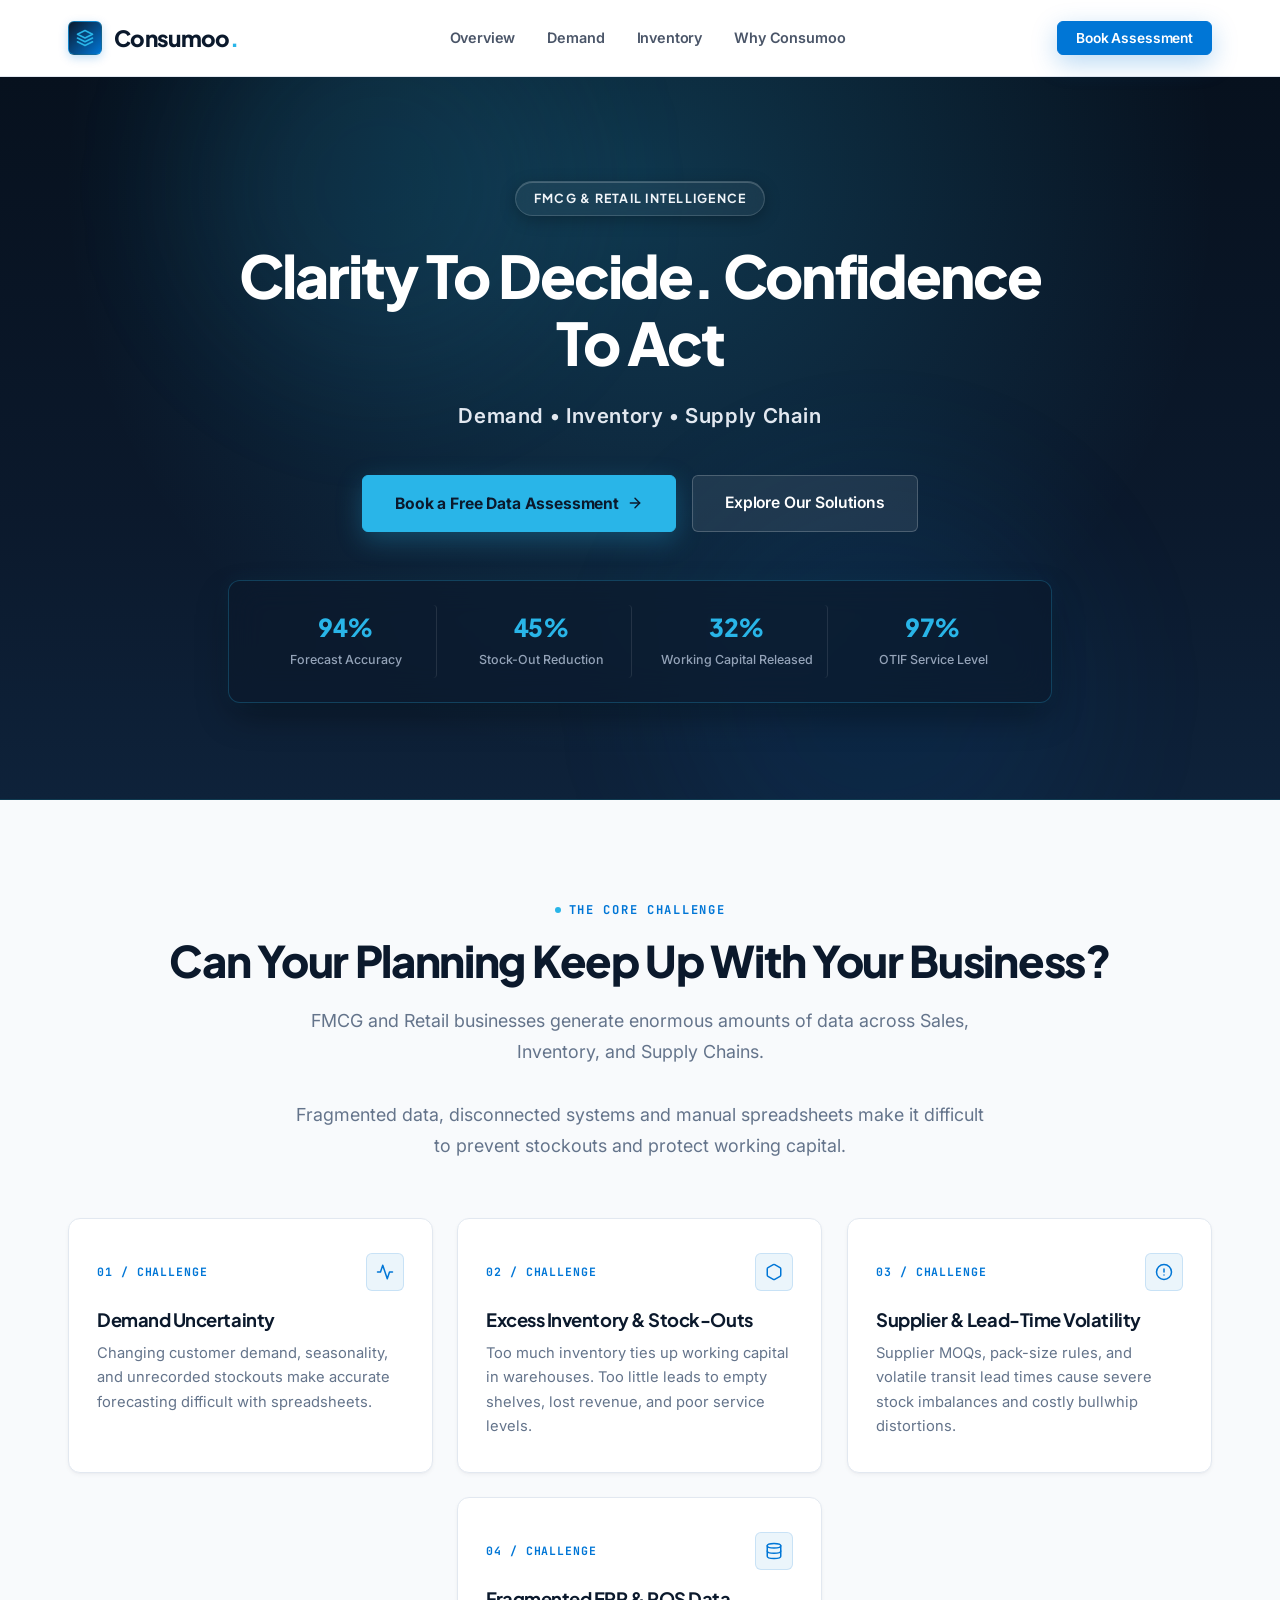
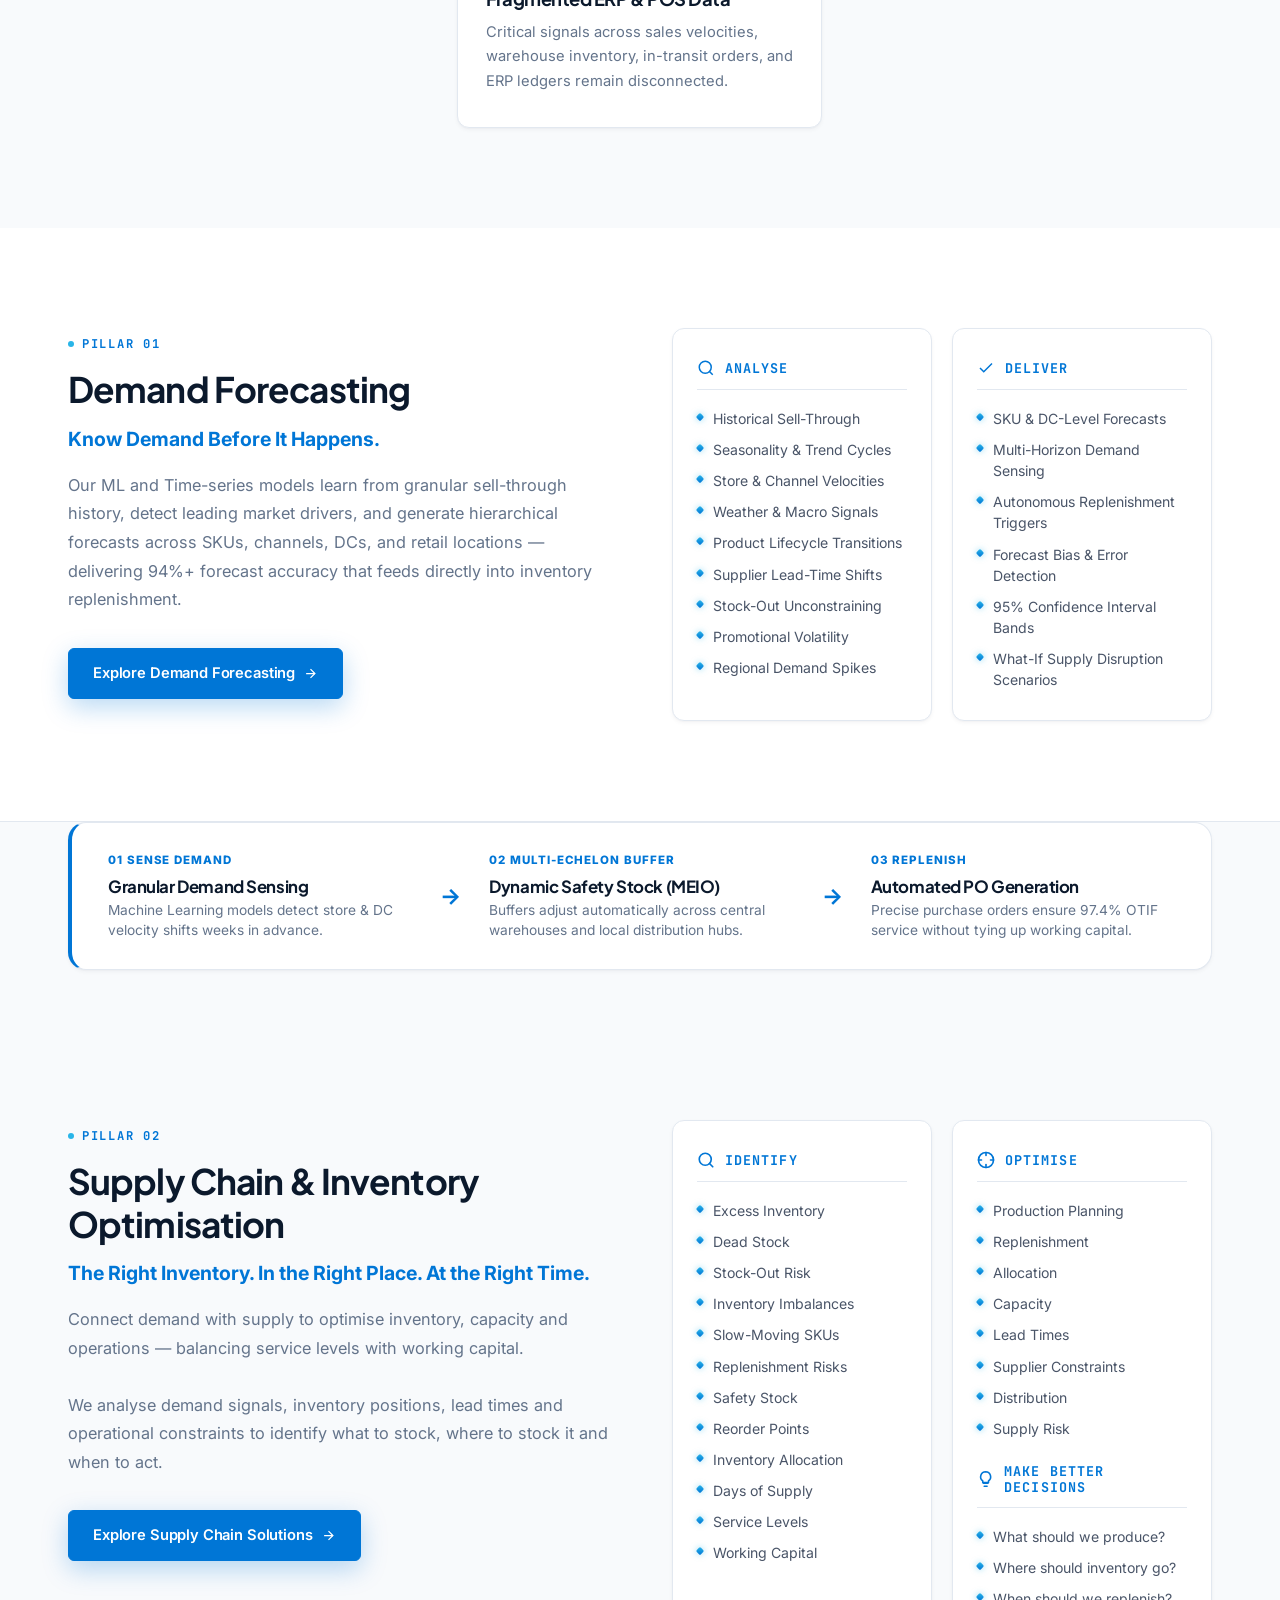
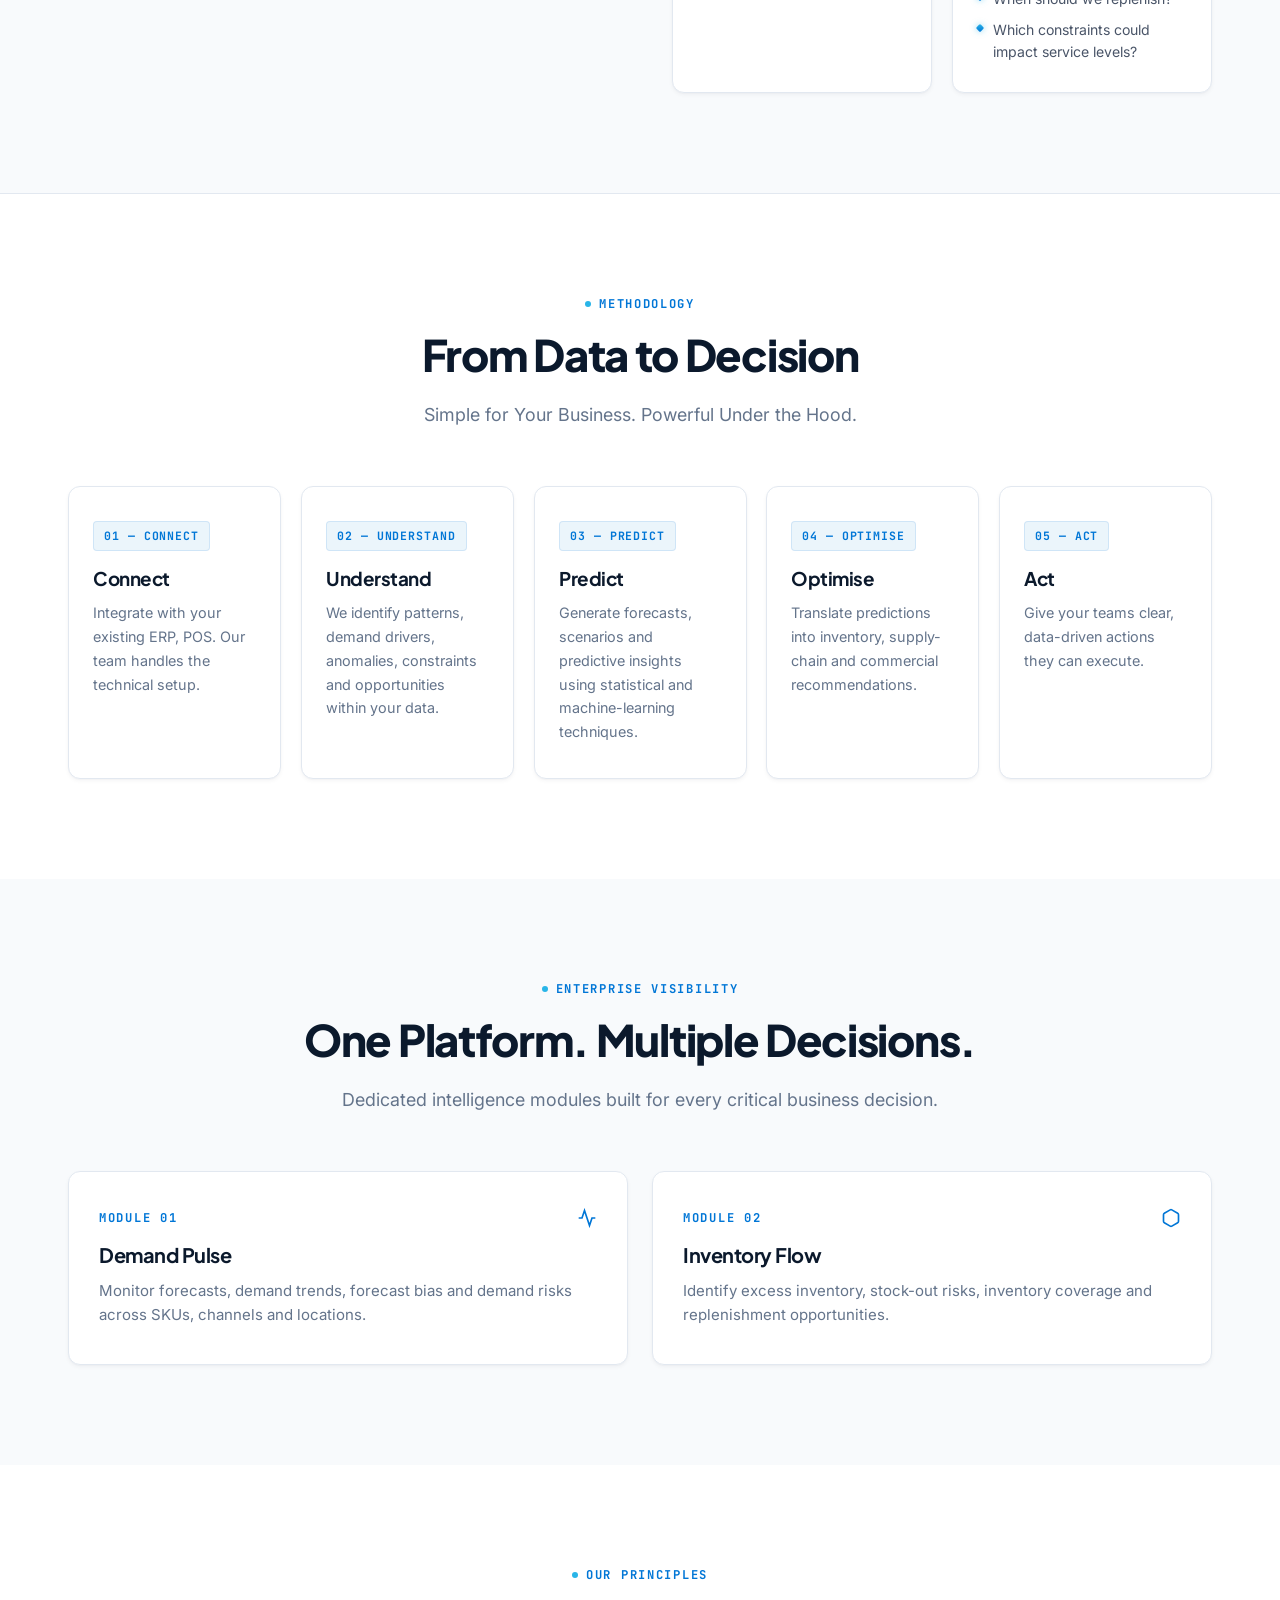
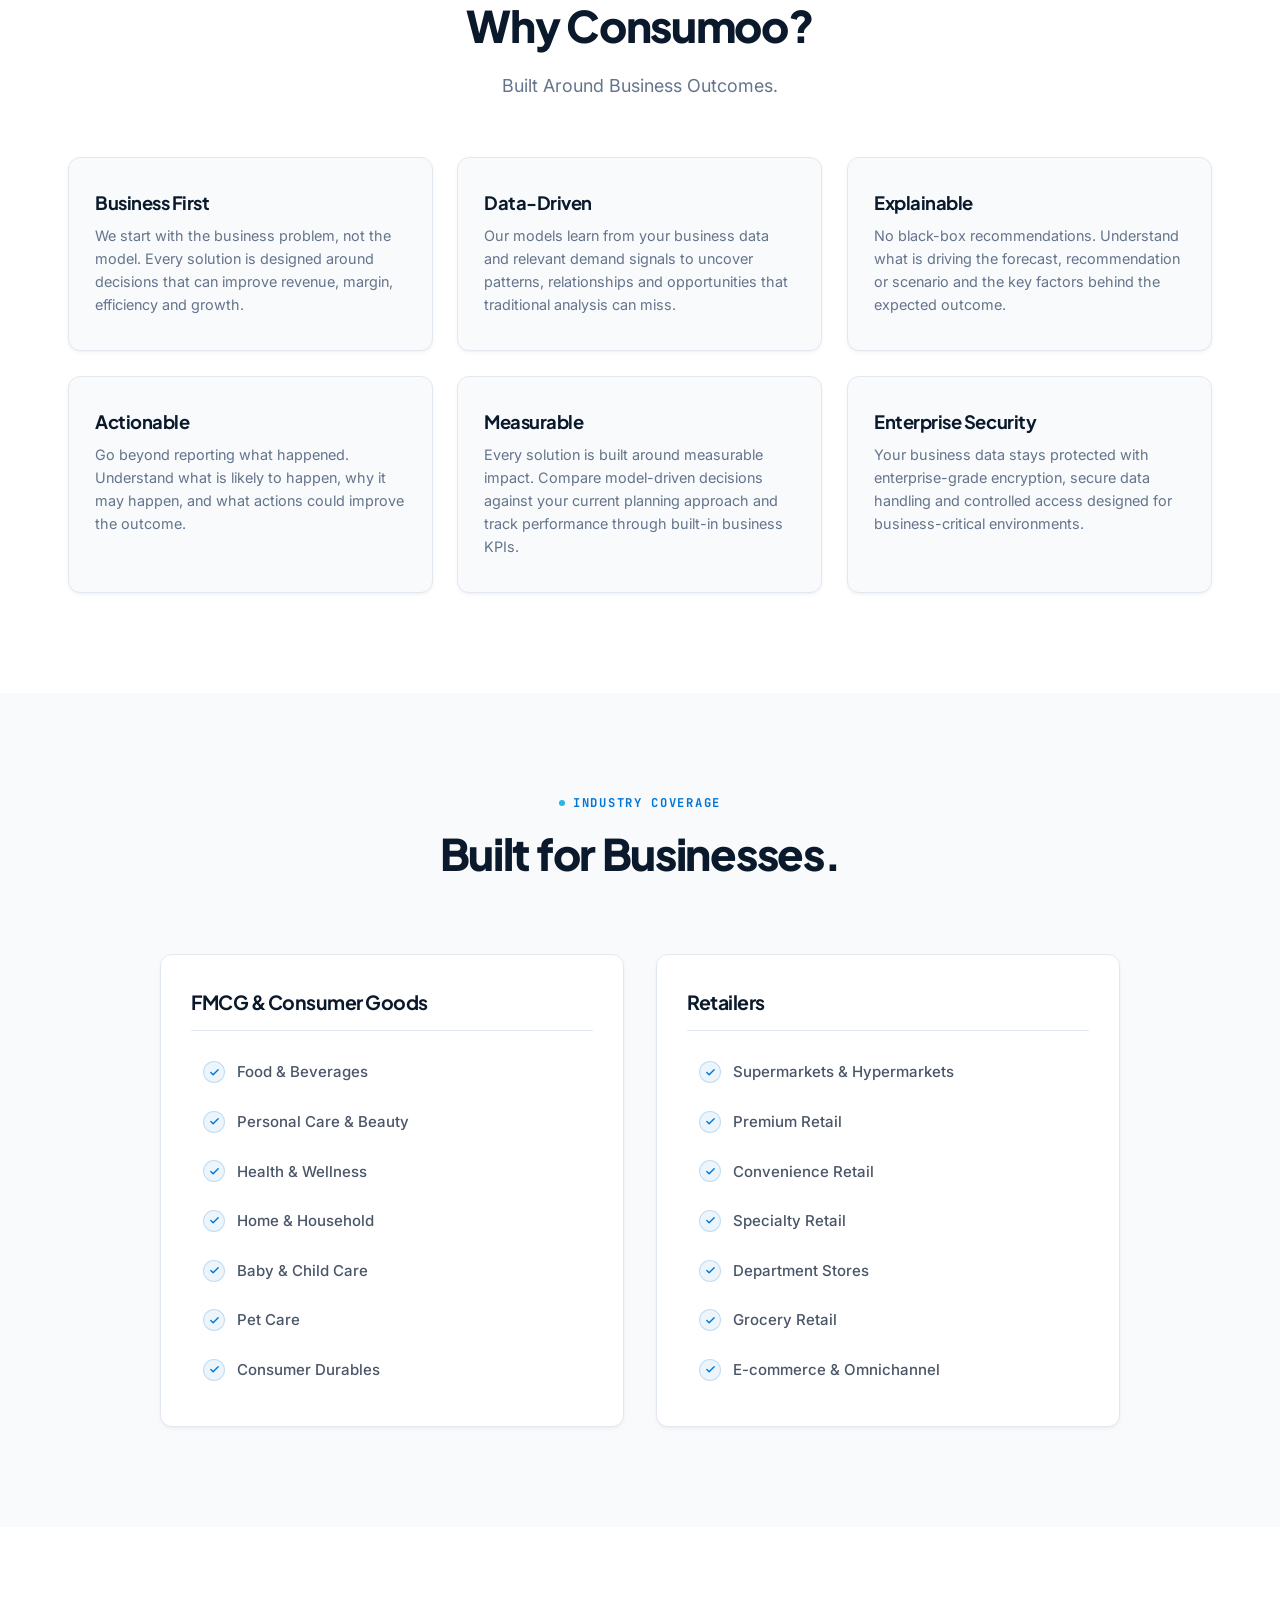
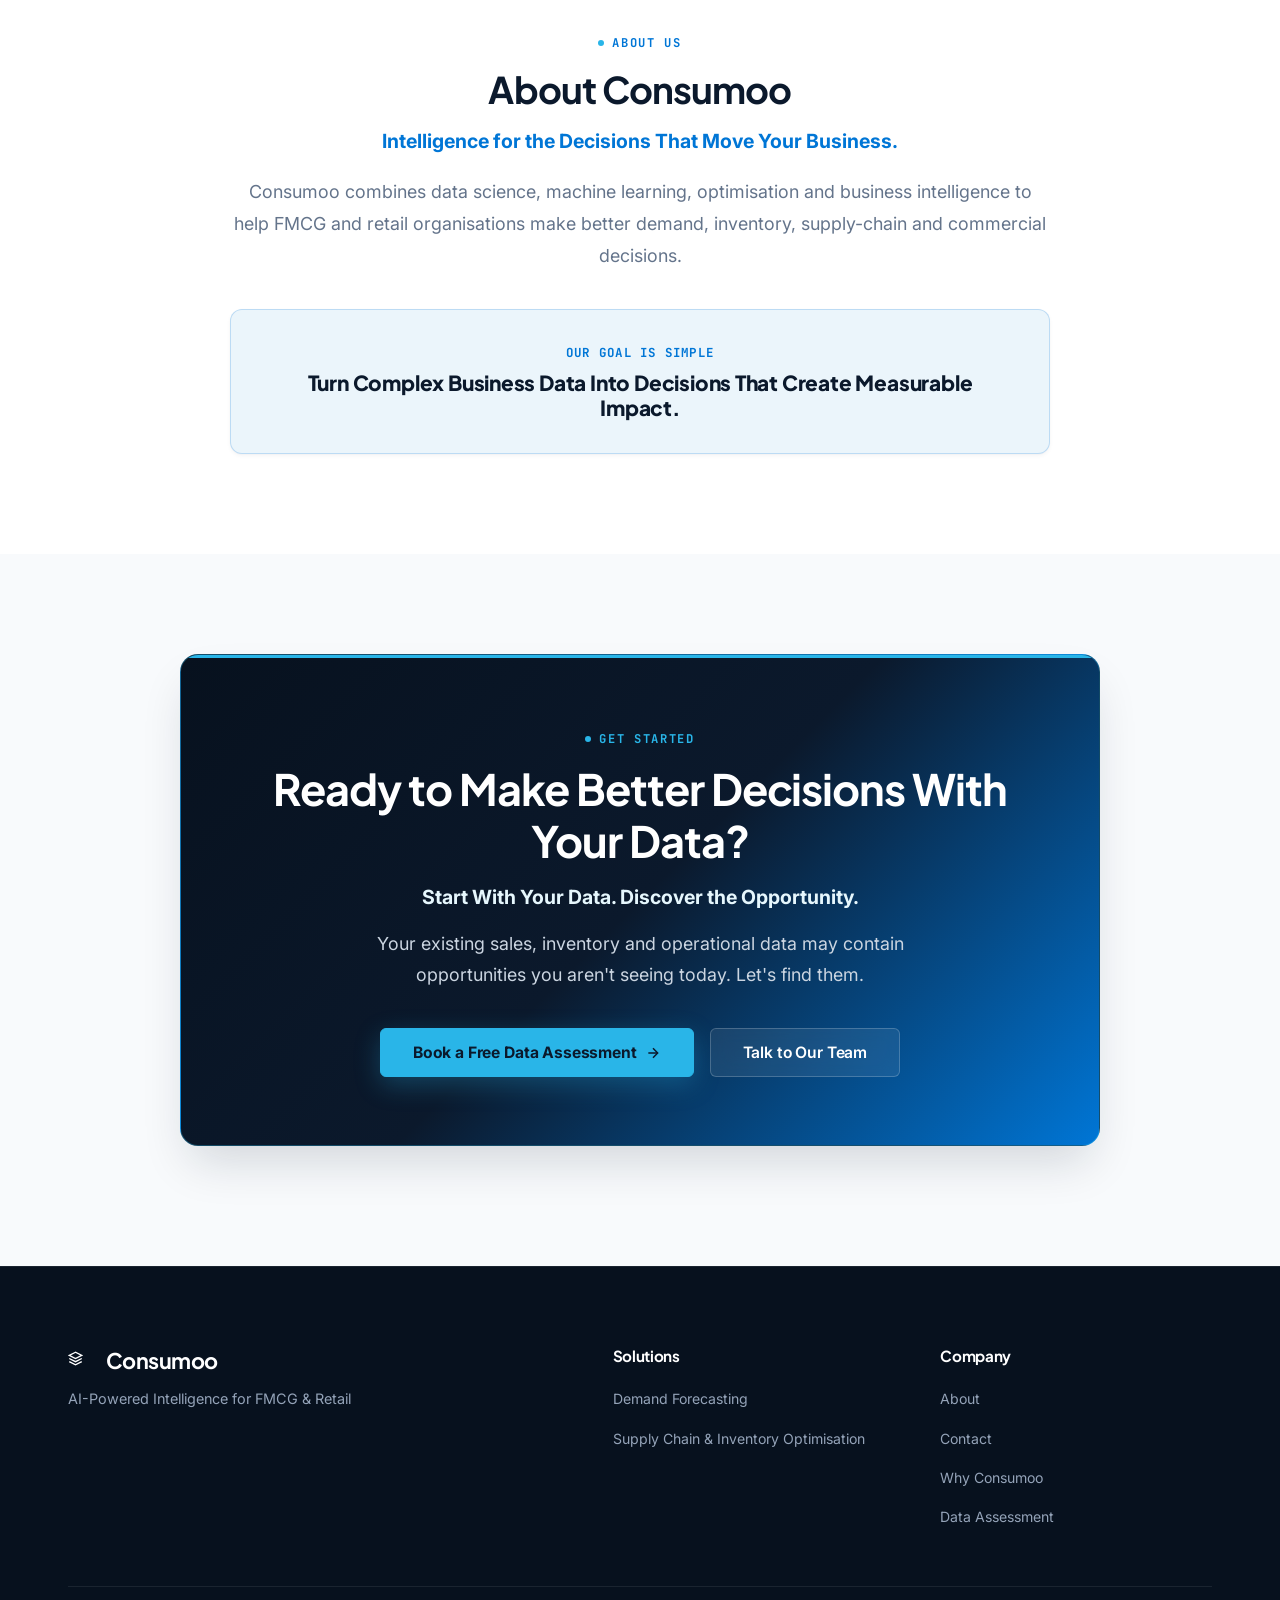
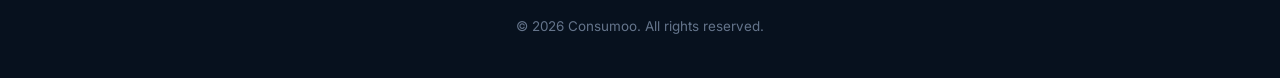
==== commit d672dd1b: "Rebrand to Consumoo across all pages and styles" ====
--- a/index.html
+++ b/index.html
@@ -4,9 +4,9 @@
 <head>
   <meta charset="UTF-8">
   <meta name="viewport" content="width=device-width, initial-scale=1.0">
-  <title>Consumo | AI-Powered Intelligence for FMCG & Retail</title>
+  <title>Consumoo | AI-Powered Intelligence for FMCG & Retail</title>
   <meta name="description"
-    content="Turn your data into better demand, inventory and supply-chain decisions with Consumo. AI-powered forecasting, inventory optimisation, and commercial intelligence.">
+    content="Turn your data into better demand, inventory and supply-chain decisions with Consumoo. AI-powered forecasting, inventory optimisation, and commercial intelligence.">
 
   <!-- Google Fonts: Plus Jakarta Sans, Inter, JetBrains Mono -->
   <link rel="preconnect" href="https://fonts.googleapis.com">
@@ -36,14 +36,14 @@
             <polyline points="2 12 12 17 22 12"></polyline>
           </svg>
         </div>
-        <span>Consumo<span class="dot">.</span></span>
+        <span>Consumoo<span class="dot">.</span></span>
       </a>
 
       <nav class="nav-menu" id="nav-menu">
         <a href="#solutions" class="nav-link">Overview</a>
         <a href="#demand-planning" class="nav-link">Demand</a>
         <a href="#supply-chain-inventory" class="nav-link">Inventory</a>
-        <a href="#why-consumo" class="nav-link">Why Consumo</a>
+        <a href="#why-consumoo" class="nav-link">Why Consumoo</a>
       </nav>
 
       <div class="nav-actions">
@@ -475,15 +475,15 @@
     </div>
   </section>
 
-  <!-- Section: Why Consumo? -->
-  <section class="why-section" id="why-consumo">
+  <!-- Section: Why Consumoo? -->
+  <section class="why-section" id="why-consumoo">
     <div class="container">
       <div class="center-header reveal-on-scroll">
         <span class="section-label">
           <span class="section-label-dot"></span>
           <span>Our Principles</span>
         </span>
-        <h2 class="section-title">Why Consumo?</h2>
+        <h2 class="section-title">Why Consumoo?</h2>
         <p class="section-subtitle">Built Around Business Outcomes.</p>
       </div>
 
@@ -642,7 +642,7 @@
     </div>
   </section>
 
-  <!-- Section: About Consumo -->
+  <!-- Section: About Consumoo -->
   <section class="about-section" id="about">
     <div class="container">
       <div class="about-card reveal-on-scroll">
@@ -650,11 +650,11 @@
           <span class="section-label-dot"></span>
           <span>About Us</span>
         </span>
-        <h2>About Consumo</h2>
+        <h2>About Consumoo</h2>
         <div class="solution-headline" style="margin-bottom: 20px;">Intelligence for the Decisions That Move Your
           Business.</div>
         <p>
-          Consumo combines data science, machine learning, optimisation and business intelligence to help FMCG and
+          Consumoo combines data science, machine learning, optimisation and business intelligence to help FMCG and
           retail organisations make better demand, inventory, supply-chain and commercial decisions.
         </p>
 
@@ -712,7 +712,7 @@
                 <polyline points="2 12 12 17 22 12"></polyline>
               </svg>
             </div>
-            <h3 style="margin:0; font-size:1.35rem; color:#ffffff;">Consumo</h3>
+            <h3 style="margin:0; font-size:1.35rem; color:#ffffff;">Consumoo</h3>
           </div>
           <p>AI-Powered Intelligence for FMCG & Retail</p>
 
@@ -731,14 +731,14 @@
           <ul>
             <li><a href="#about">About</a></li>
             <li><a href="#contact" class="open-modal-btn">Contact</a></li>
-            <li><a href="#why-consumo">Why Consumo</a></li>
+            <li><a href="#why-consumoo">Why Consumoo</a></li>
             <li><a href="#contact" class="open-modal-btn">Data Assessment</a></li>
           </ul>
         </div>
       </div>
 
       <div class="footer-bottom">
-        <div>© 2026 Consumo. All rights reserved.</div>
+        <div>© 2026 Consumoo. All rights reserved.</div>
       </div>
     </div>
   </footer>
--- a/styles.css
+++ b/styles.css
@@ -1,5 +1,5 @@
 /* ==========================================================================
-   Consumo - Snowflake-Inspired Enterprise UI/UX System
+   Consumoo - Snowflake-Inspired Enterprise UI/UX System
    Enhanced Edition: Confident & Exciting First Impression, Satisfying Clicks,
    Silky Scroll Reveals & Smooth Micro-Animations
    ========================================================================== */
@@ -782,7 +782,7 @@
   line-height: 1.65;
 }
 
-/* Consumo Solution Highlight Card */
+/* Consumoo Solution Highlight Card */
 .challenge-card.highlight-card {
   background: linear-gradient(135deg, #0b192c 0%, #0076d6 100%);
   border-color: var(--sn-cyan);
@@ -1391,7 +1391,7 @@
 }
 
 /* ==========================================================================
-   Why Consumo (6 Grid Cards)
+   Why Consumoo (6 Grid Cards)
    ========================================================================== */
 
 .why-section {
@@ -2397,7 +2397,7 @@
   border-top: 2px dashed #ef4444;
 }
 
-.legend-line.consumo-ai {
+.legend-line.consumoo-ai {
   background: #0076d6;
   box-shadow: 0 0 6px rgba(0, 118, 214, 0.4);
 }
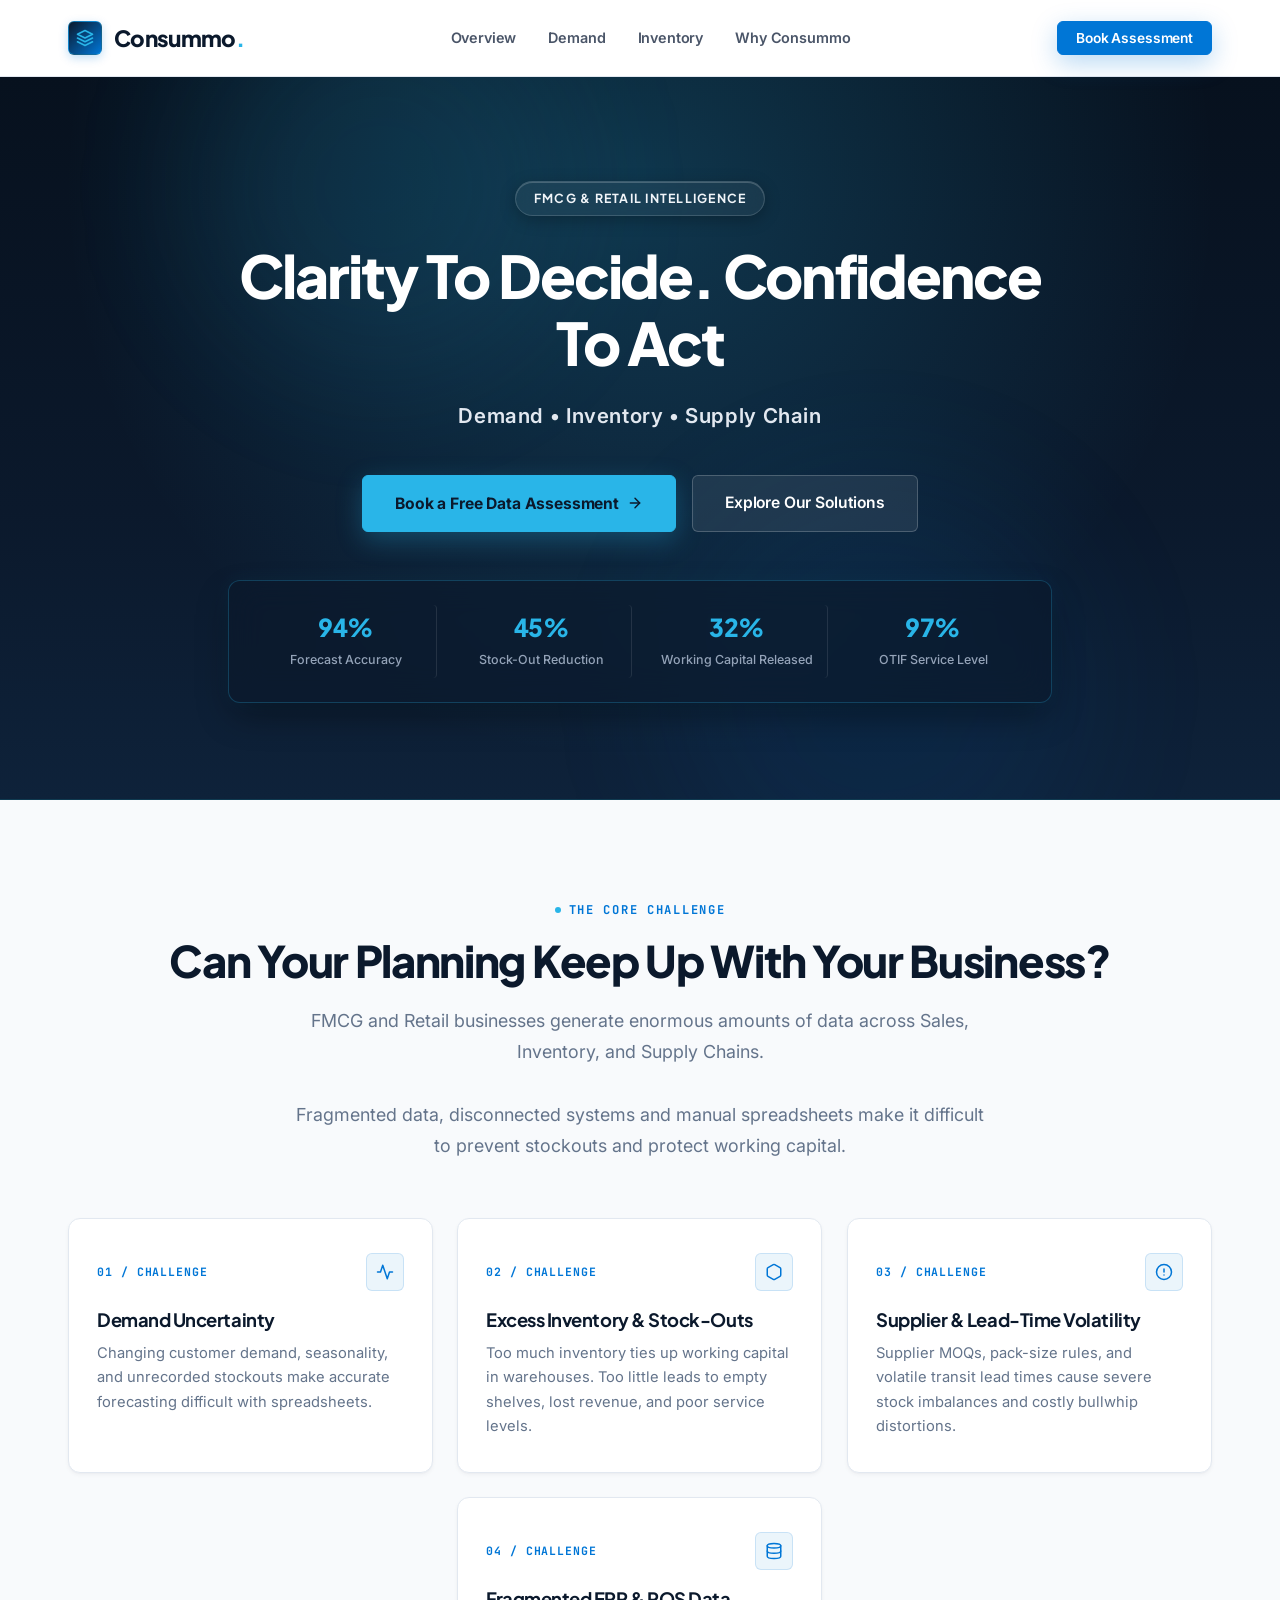
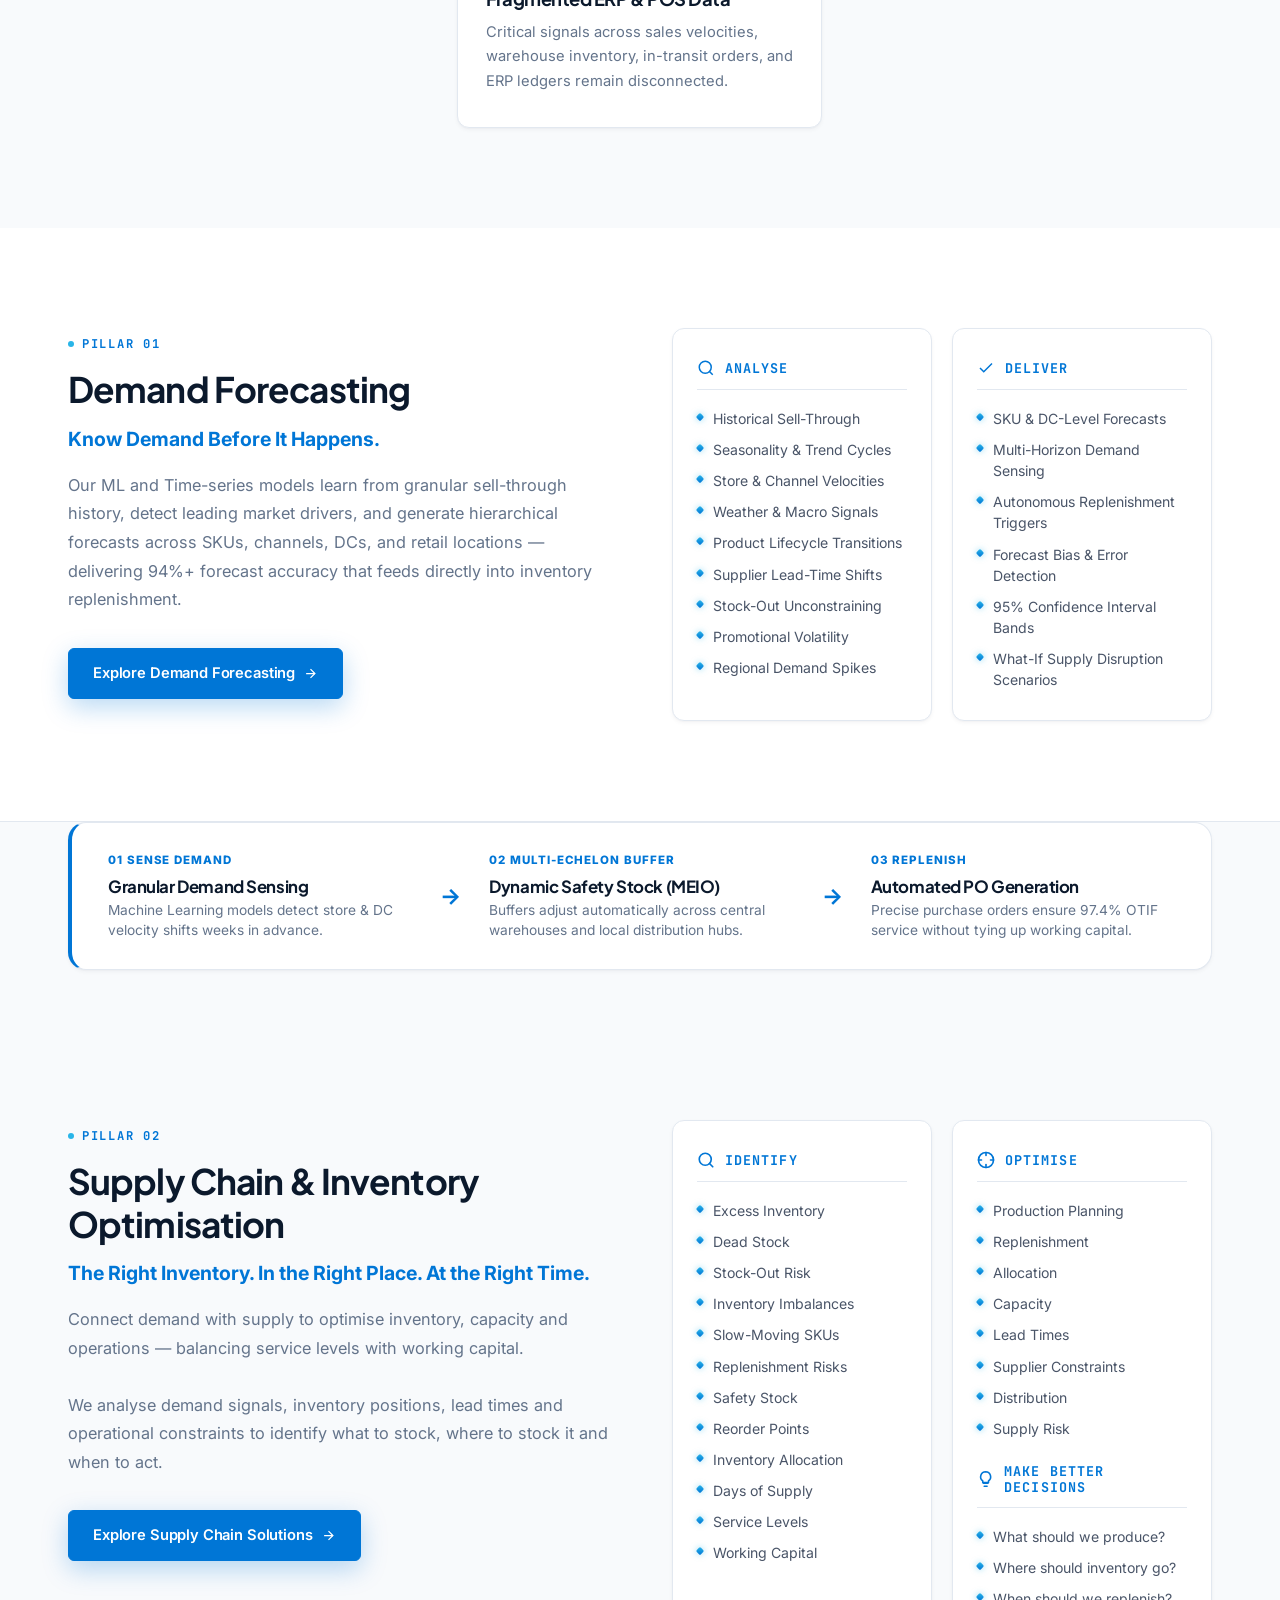
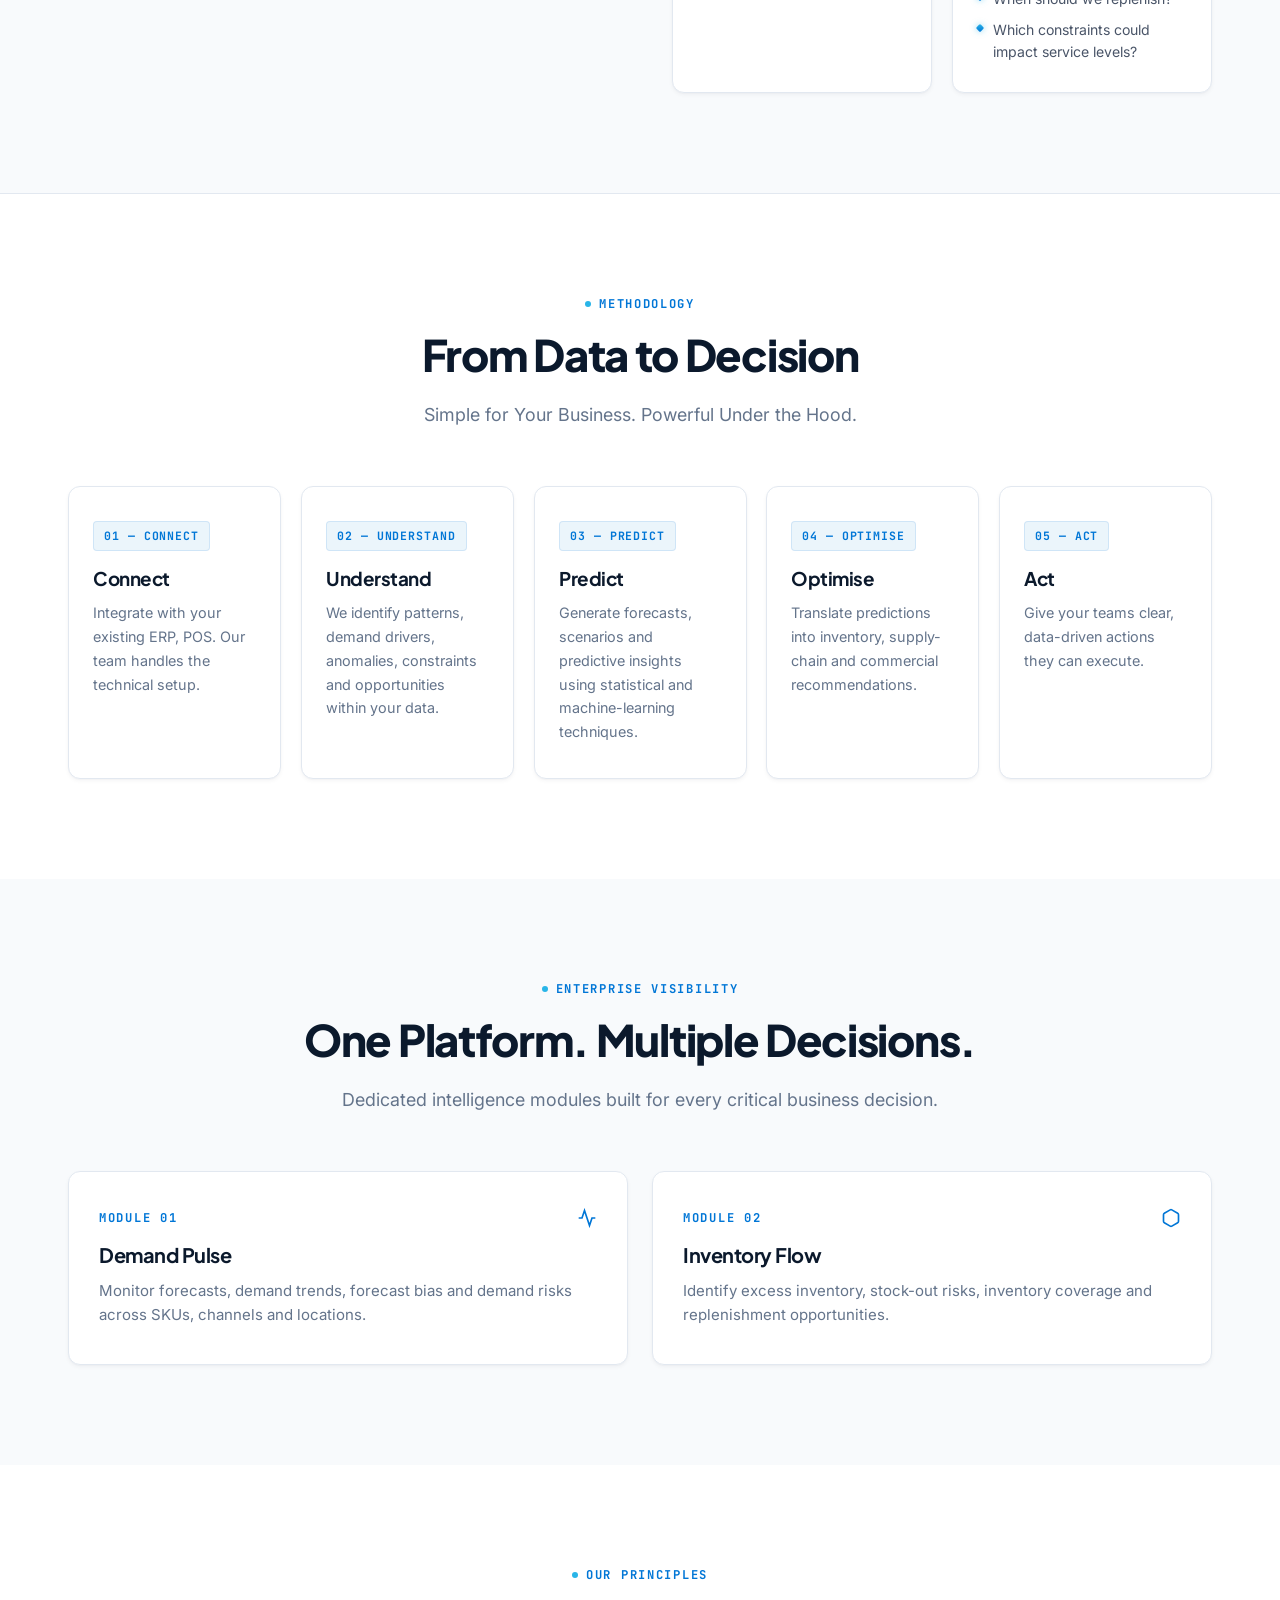
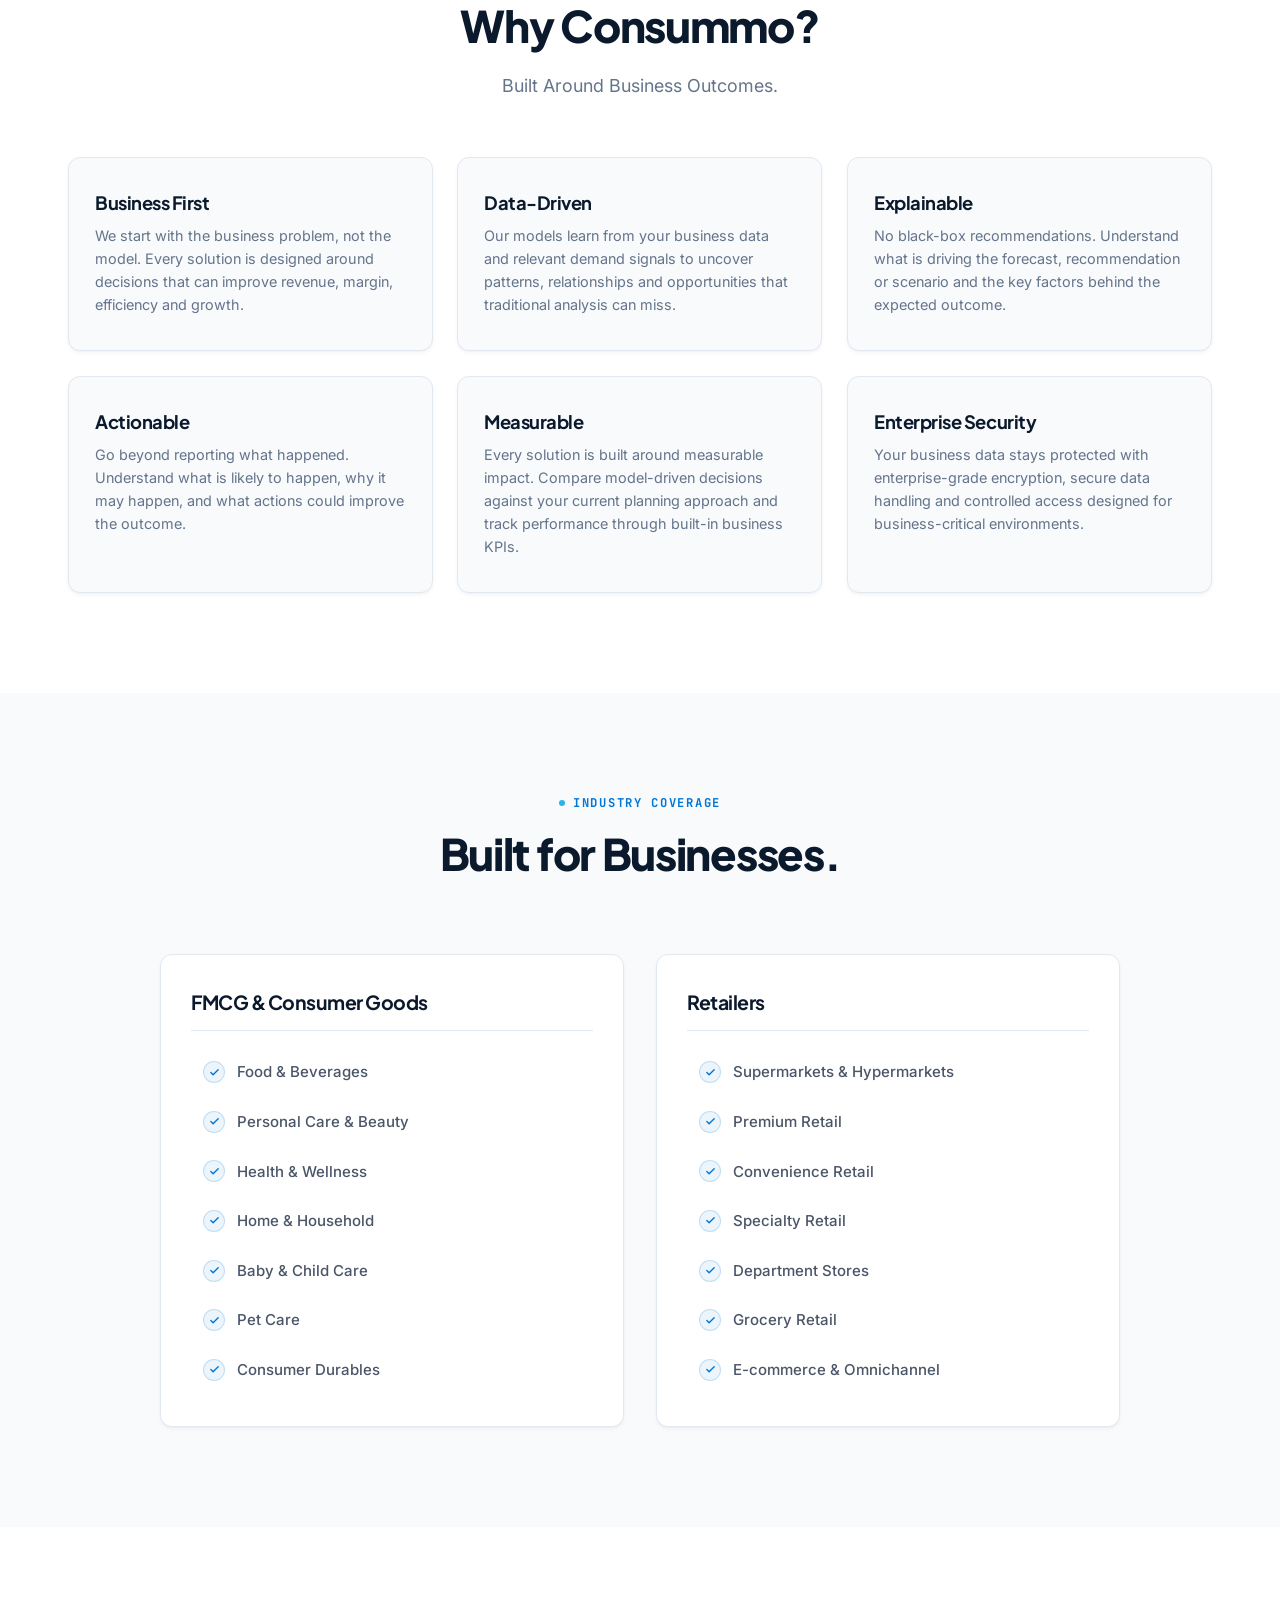
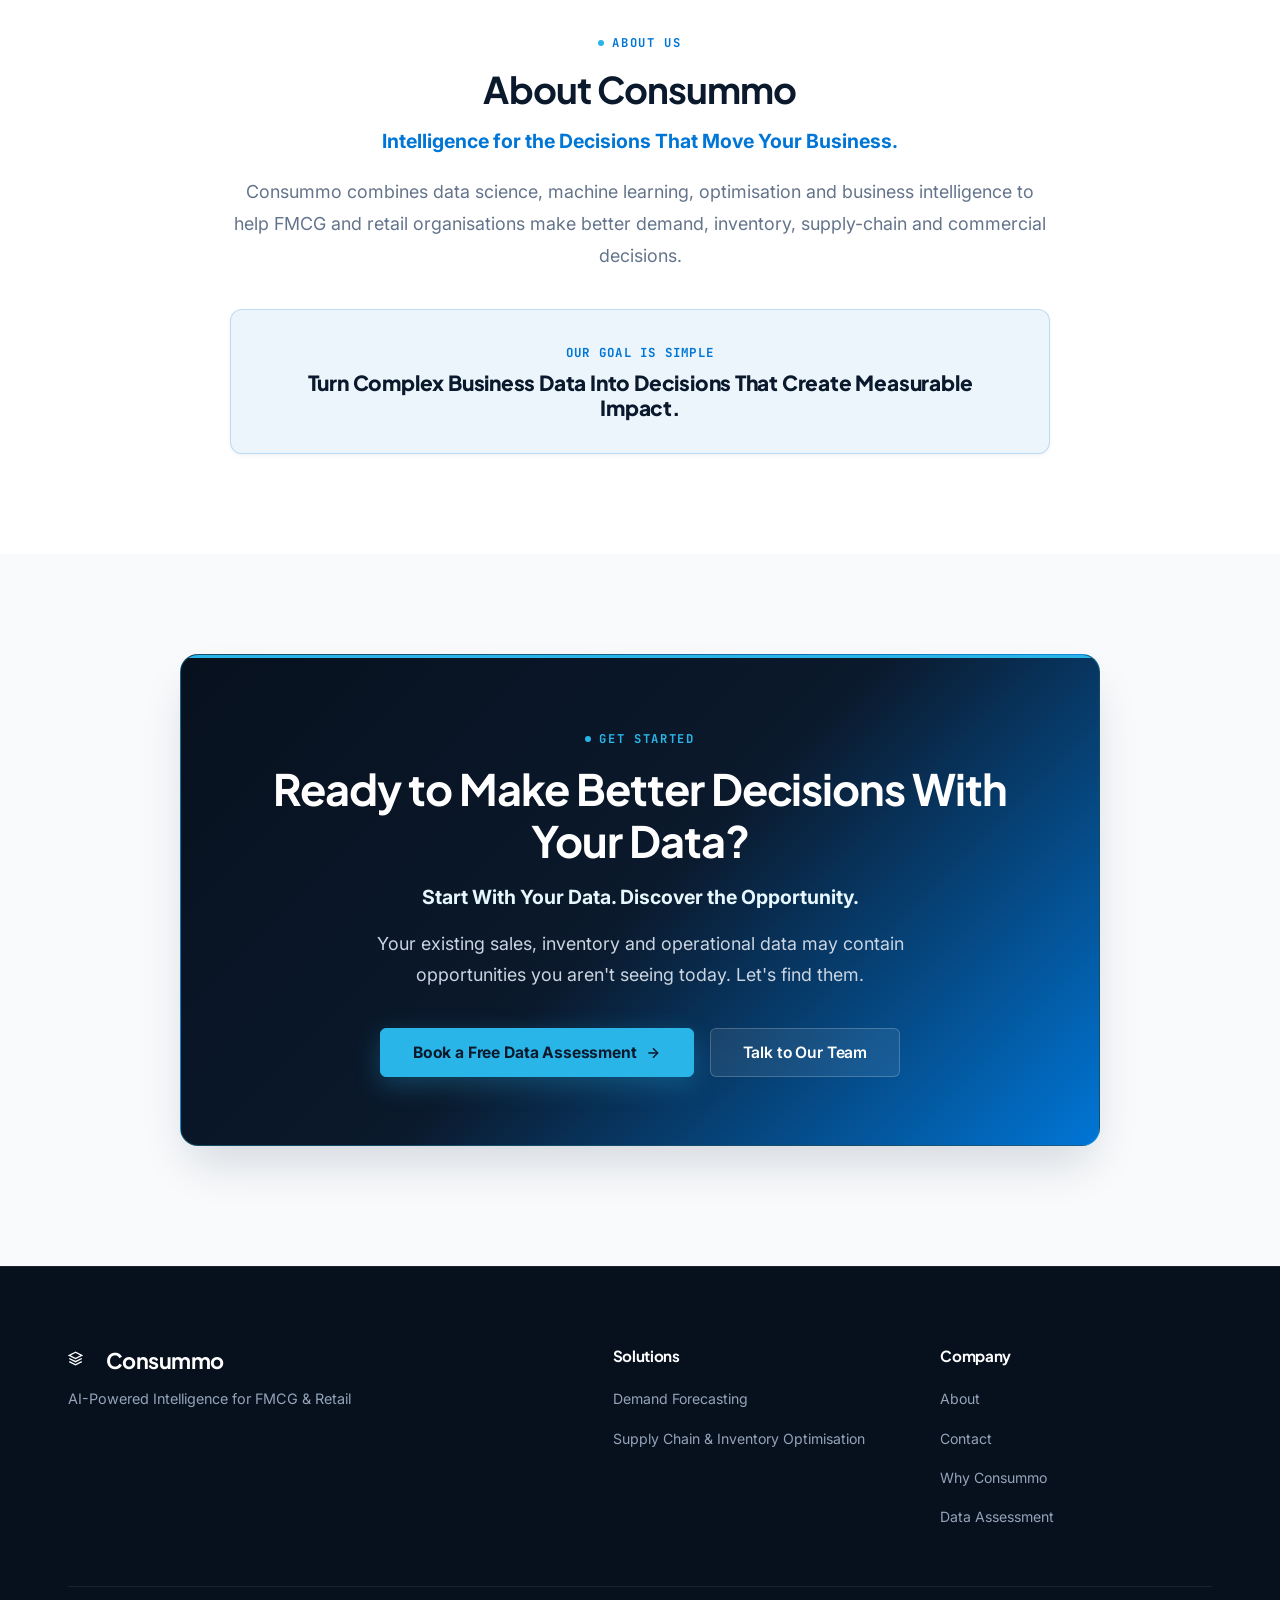
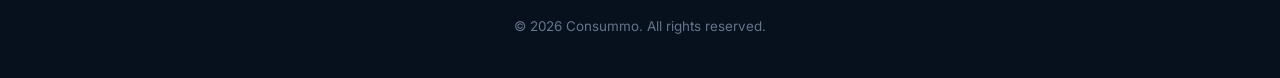
==== commit d4959c15: "Update brand name to Consummo across all pages and styles" ====
--- a/index.html
+++ b/index.html
@@ -4,9 +4,9 @@
 <head>
   <meta charset="UTF-8">
   <meta name="viewport" content="width=device-width, initial-scale=1.0">
-  <title>Consumoo | AI-Powered Intelligence for FMCG & Retail</title>
+  <title>Consummo | AI-Powered Intelligence for FMCG & Retail</title>
   <meta name="description"
-    content="Turn your data into better demand, inventory and supply-chain decisions with Consumoo. AI-powered forecasting, inventory optimisation, and commercial intelligence.">
+    content="Turn your data into better demand, inventory and supply-chain decisions with Consummo. AI-powered forecasting, inventory optimisation, and commercial intelligence.">
 
   <!-- Google Fonts: Plus Jakarta Sans, Inter, JetBrains Mono -->
   <link rel="preconnect" href="https://fonts.googleapis.com">
@@ -36,14 +36,14 @@
             <polyline points="2 12 12 17 22 12"></polyline>
           </svg>
         </div>
-        <span>Consumoo<span class="dot">.</span></span>
+        <span>Consummo<span class="dot">.</span></span>
       </a>
 
       <nav class="nav-menu" id="nav-menu">
         <a href="#solutions" class="nav-link">Overview</a>
         <a href="#demand-planning" class="nav-link">Demand</a>
         <a href="#supply-chain-inventory" class="nav-link">Inventory</a>
-        <a href="#why-consumoo" class="nav-link">Why Consumoo</a>
+        <a href="#why-consummo" class="nav-link">Why Consummo</a>
       </nav>
 
       <div class="nav-actions">
@@ -475,15 +475,15 @@
     </div>
   </section>
 
-  <!-- Section: Why Consumoo? -->
-  <section class="why-section" id="why-consumoo">
+  <!-- Section: Why Consummo? -->
+  <section class="why-section" id="why-consummo">
     <div class="container">
       <div class="center-header reveal-on-scroll">
         <span class="section-label">
           <span class="section-label-dot"></span>
           <span>Our Principles</span>
         </span>
-        <h2 class="section-title">Why Consumoo?</h2>
+        <h2 class="section-title">Why Consummo?</h2>
         <p class="section-subtitle">Built Around Business Outcomes.</p>
       </div>
 
@@ -642,7 +642,7 @@
     </div>
   </section>
 
-  <!-- Section: About Consumoo -->
+  <!-- Section: About Consummo -->
   <section class="about-section" id="about">
     <div class="container">
       <div class="about-card reveal-on-scroll">
@@ -650,11 +650,11 @@
           <span class="section-label-dot"></span>
           <span>About Us</span>
         </span>
-        <h2>About Consumoo</h2>
+        <h2>About Consummo</h2>
         <div class="solution-headline" style="margin-bottom: 20px;">Intelligence for the Decisions That Move Your
           Business.</div>
         <p>
-          Consumoo combines data science, machine learning, optimisation and business intelligence to help FMCG and
+          Consummo combines data science, machine learning, optimisation and business intelligence to help FMCG and
           retail organisations make better demand, inventory, supply-chain and commercial decisions.
         </p>
 
@@ -712,7 +712,7 @@
                 <polyline points="2 12 12 17 22 12"></polyline>
               </svg>
             </div>
-            <h3 style="margin:0; font-size:1.35rem; color:#ffffff;">Consumoo</h3>
+            <h3 style="margin:0; font-size:1.35rem; color:#ffffff;">Consummo</h3>
           </div>
           <p>AI-Powered Intelligence for FMCG & Retail</p>
 
@@ -731,14 +731,14 @@
           <ul>
             <li><a href="#about">About</a></li>
             <li><a href="#contact" class="open-modal-btn">Contact</a></li>
-            <li><a href="#why-consumoo">Why Consumoo</a></li>
+            <li><a href="#why-consummo">Why Consummo</a></li>
             <li><a href="#contact" class="open-modal-btn">Data Assessment</a></li>
           </ul>
         </div>
       </div>
 
       <div class="footer-bottom">
-        <div>© 2026 Consumoo. All rights reserved.</div>
+        <div>© 2026 Consummo. All rights reserved.</div>
       </div>
     </div>
   </footer>
--- a/styles.css
+++ b/styles.css
@@ -1,5 +1,5 @@
 /* ==========================================================================
-   Consumoo - Snowflake-Inspired Enterprise UI/UX System
+   Consummo - Snowflake-Inspired Enterprise UI/UX System
    Enhanced Edition: Confident & Exciting First Impression, Satisfying Clicks,
    Silky Scroll Reveals & Smooth Micro-Animations
    ========================================================================== */
@@ -782,7 +782,7 @@
   line-height: 1.65;
 }
 
-/* Consumoo Solution Highlight Card */
+/* Consummo Solution Highlight Card */
 .challenge-card.highlight-card {
   background: linear-gradient(135deg, #0b192c 0%, #0076d6 100%);
   border-color: var(--sn-cyan);
@@ -1391,7 +1391,7 @@
 }
 
 /* ==========================================================================
-   Why Consumoo (6 Grid Cards)
+   Why Consummo (6 Grid Cards)
    ========================================================================== */
 
 .why-section {
@@ -2397,7 +2397,7 @@
   border-top: 2px dashed #ef4444;
 }
 
-.legend-line.consumoo-ai {
+.legend-line.consummo-ai {
   background: #0076d6;
   box-shadow: 0 0 6px rgba(0, 118, 214, 0.4);
 }
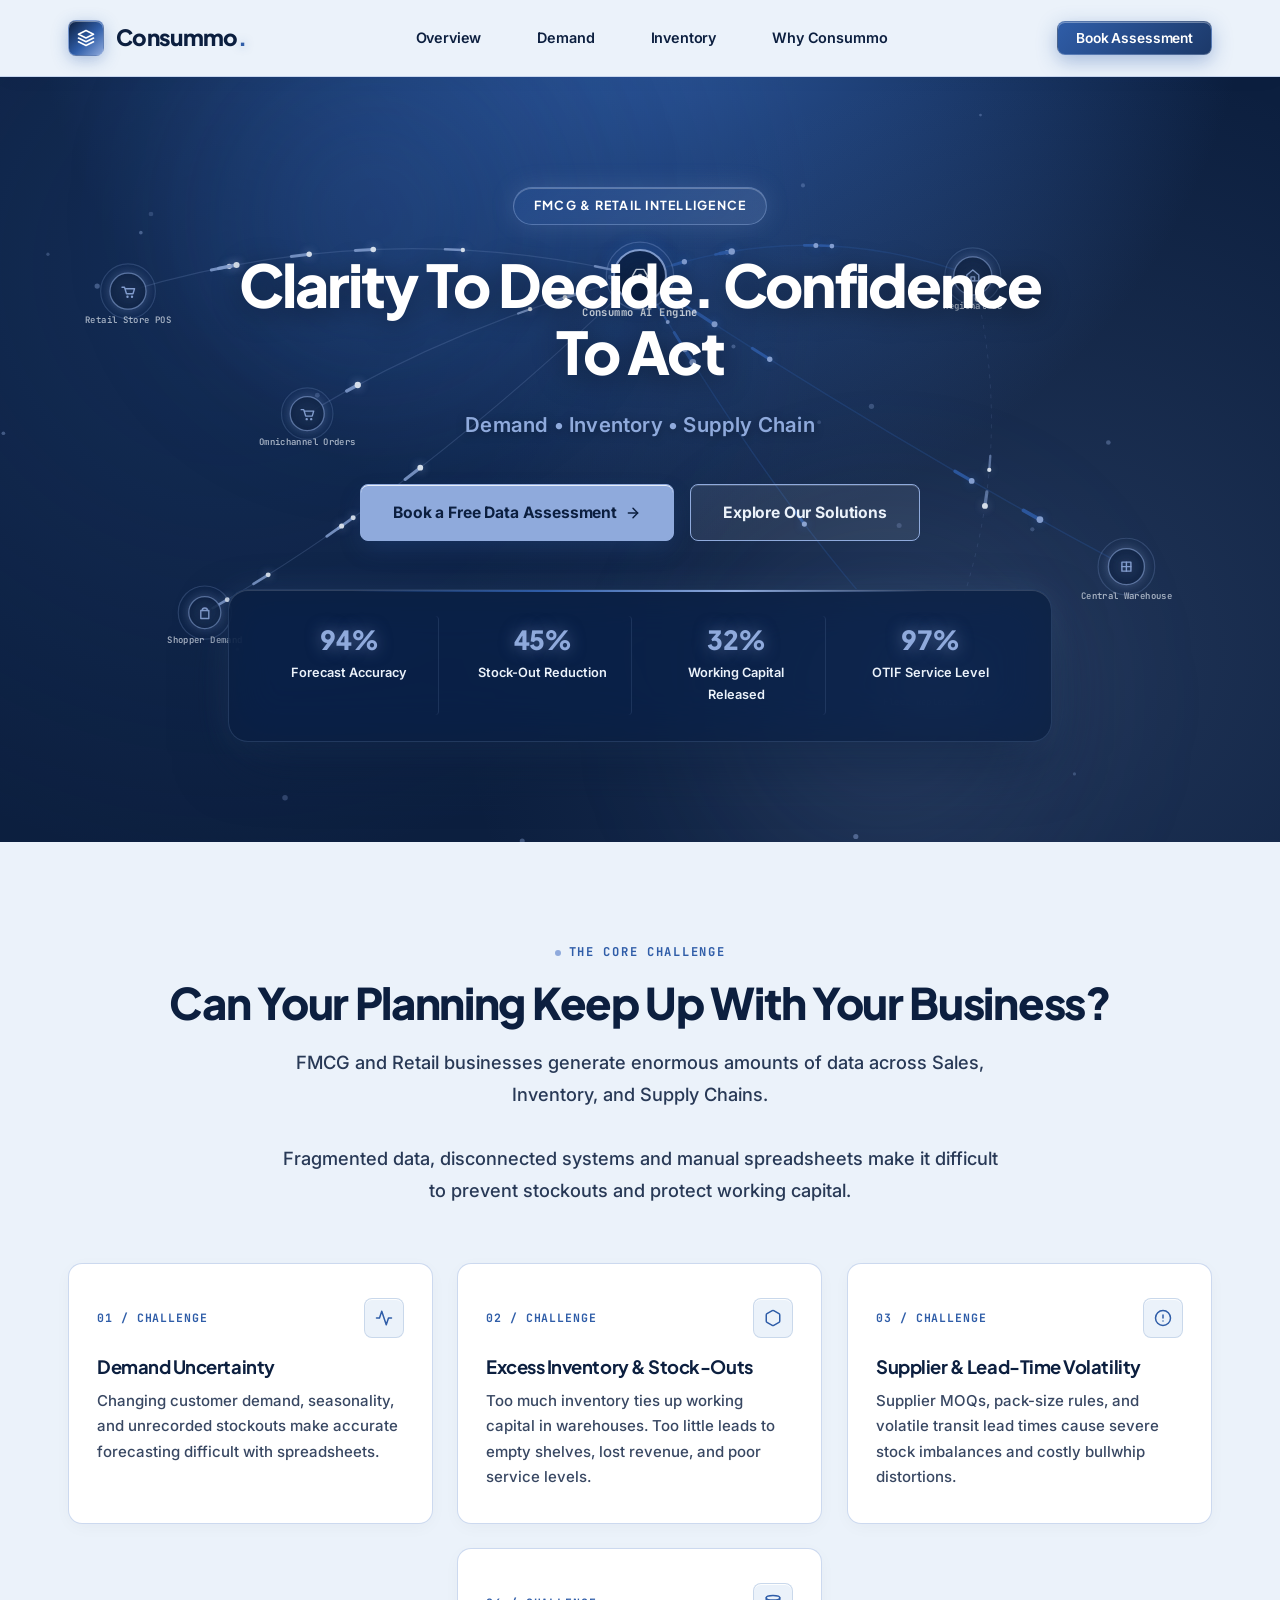
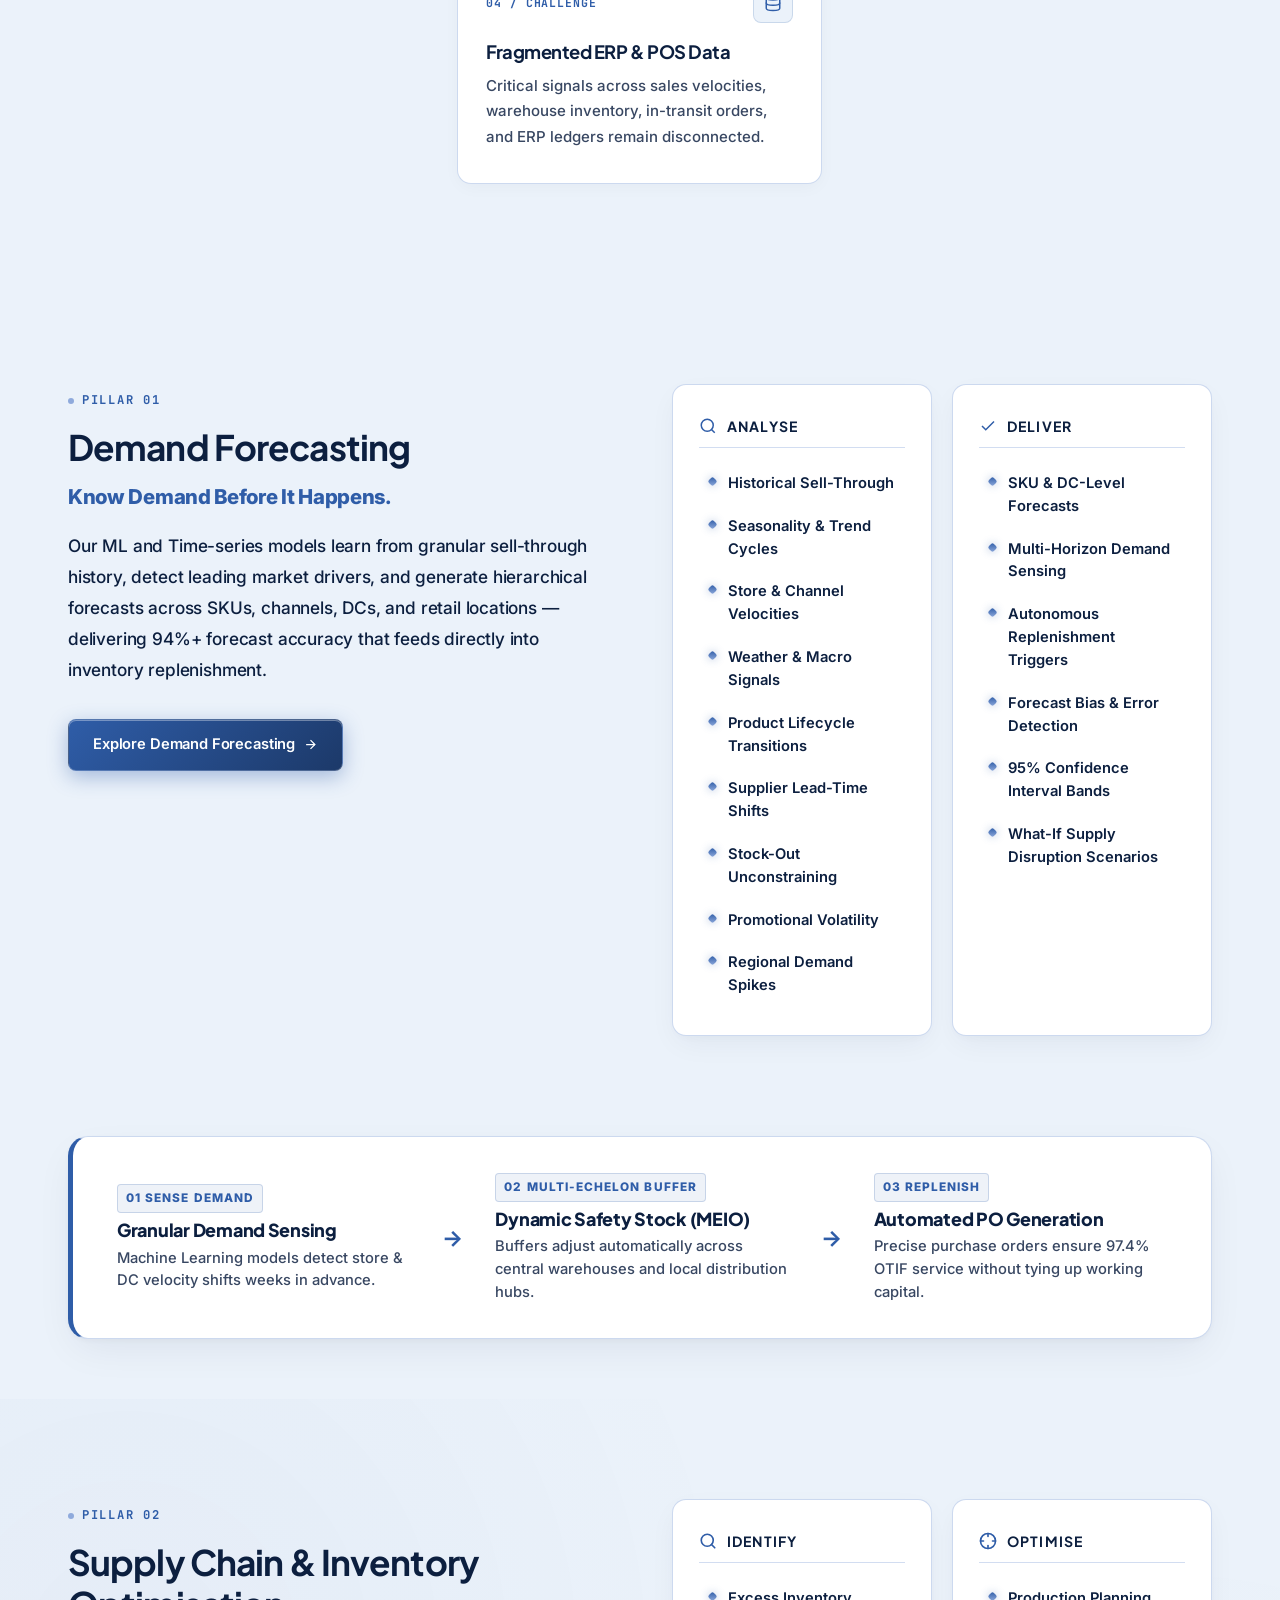
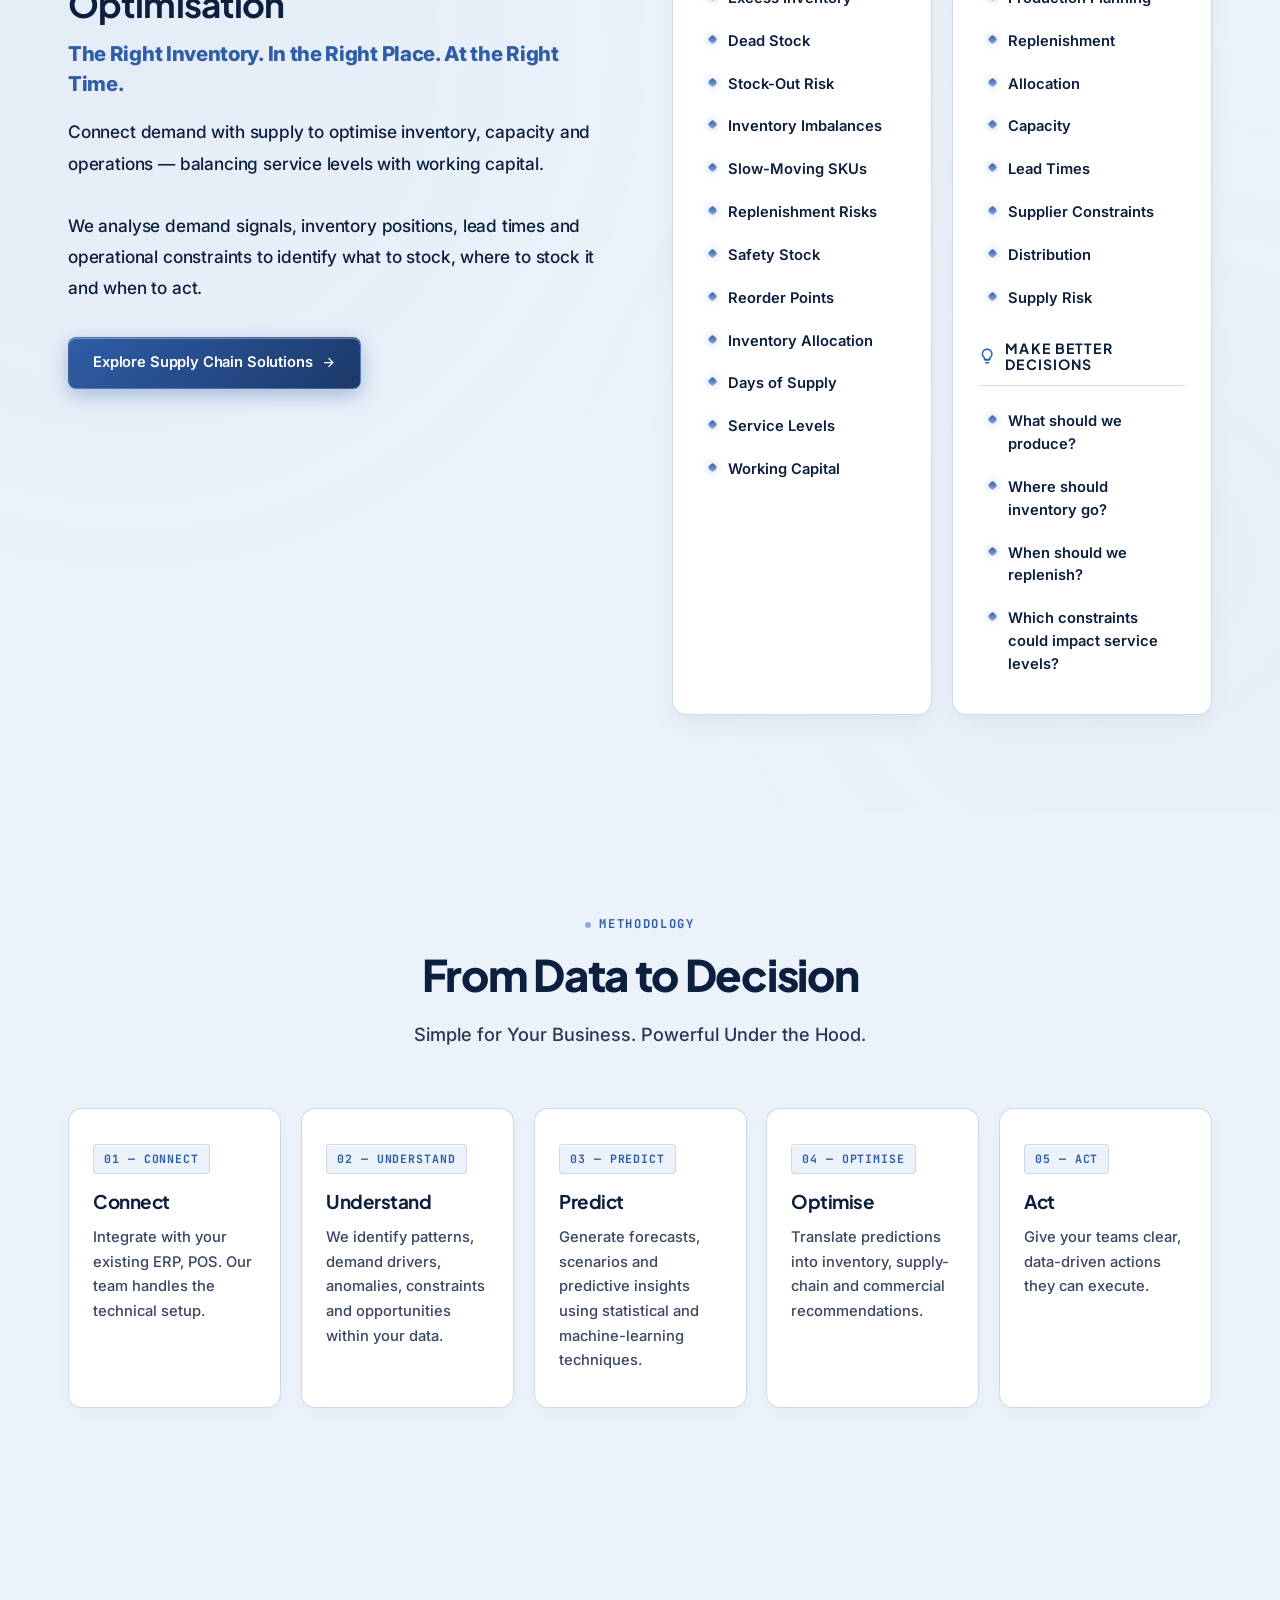
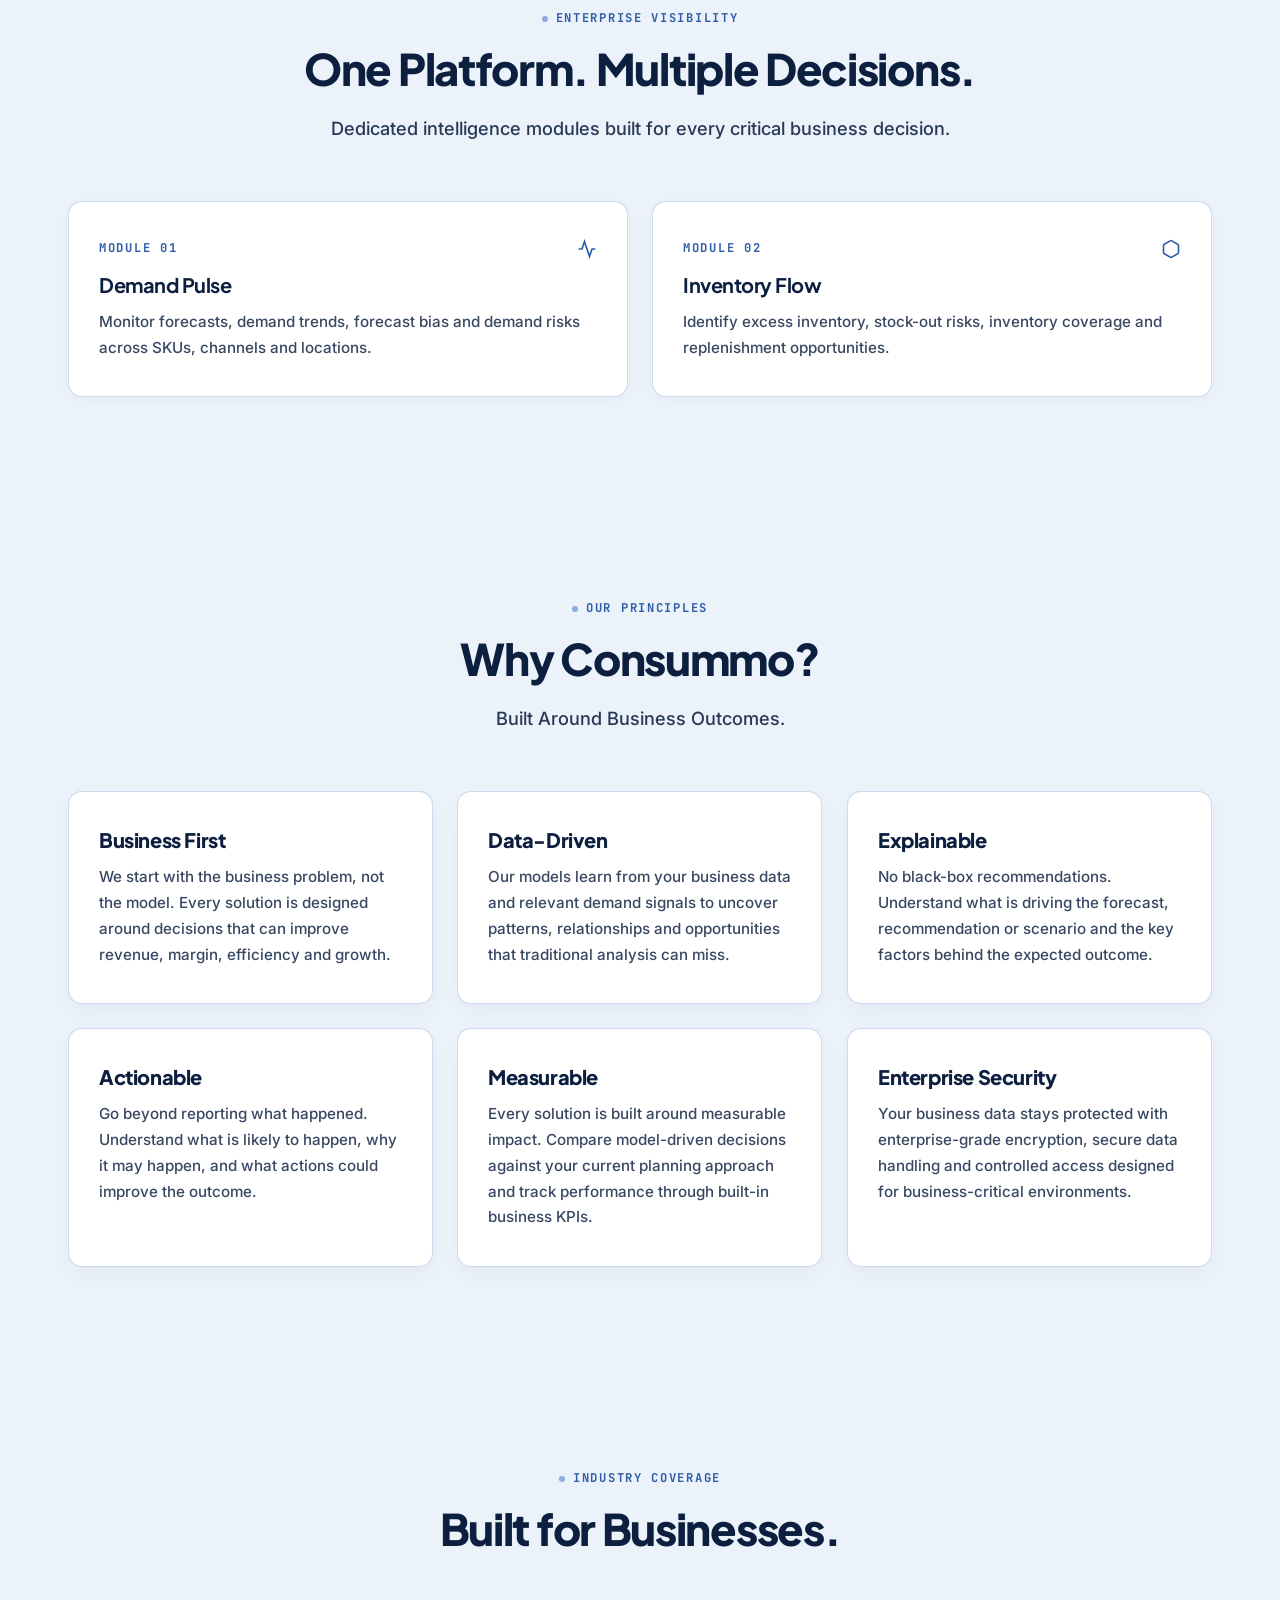
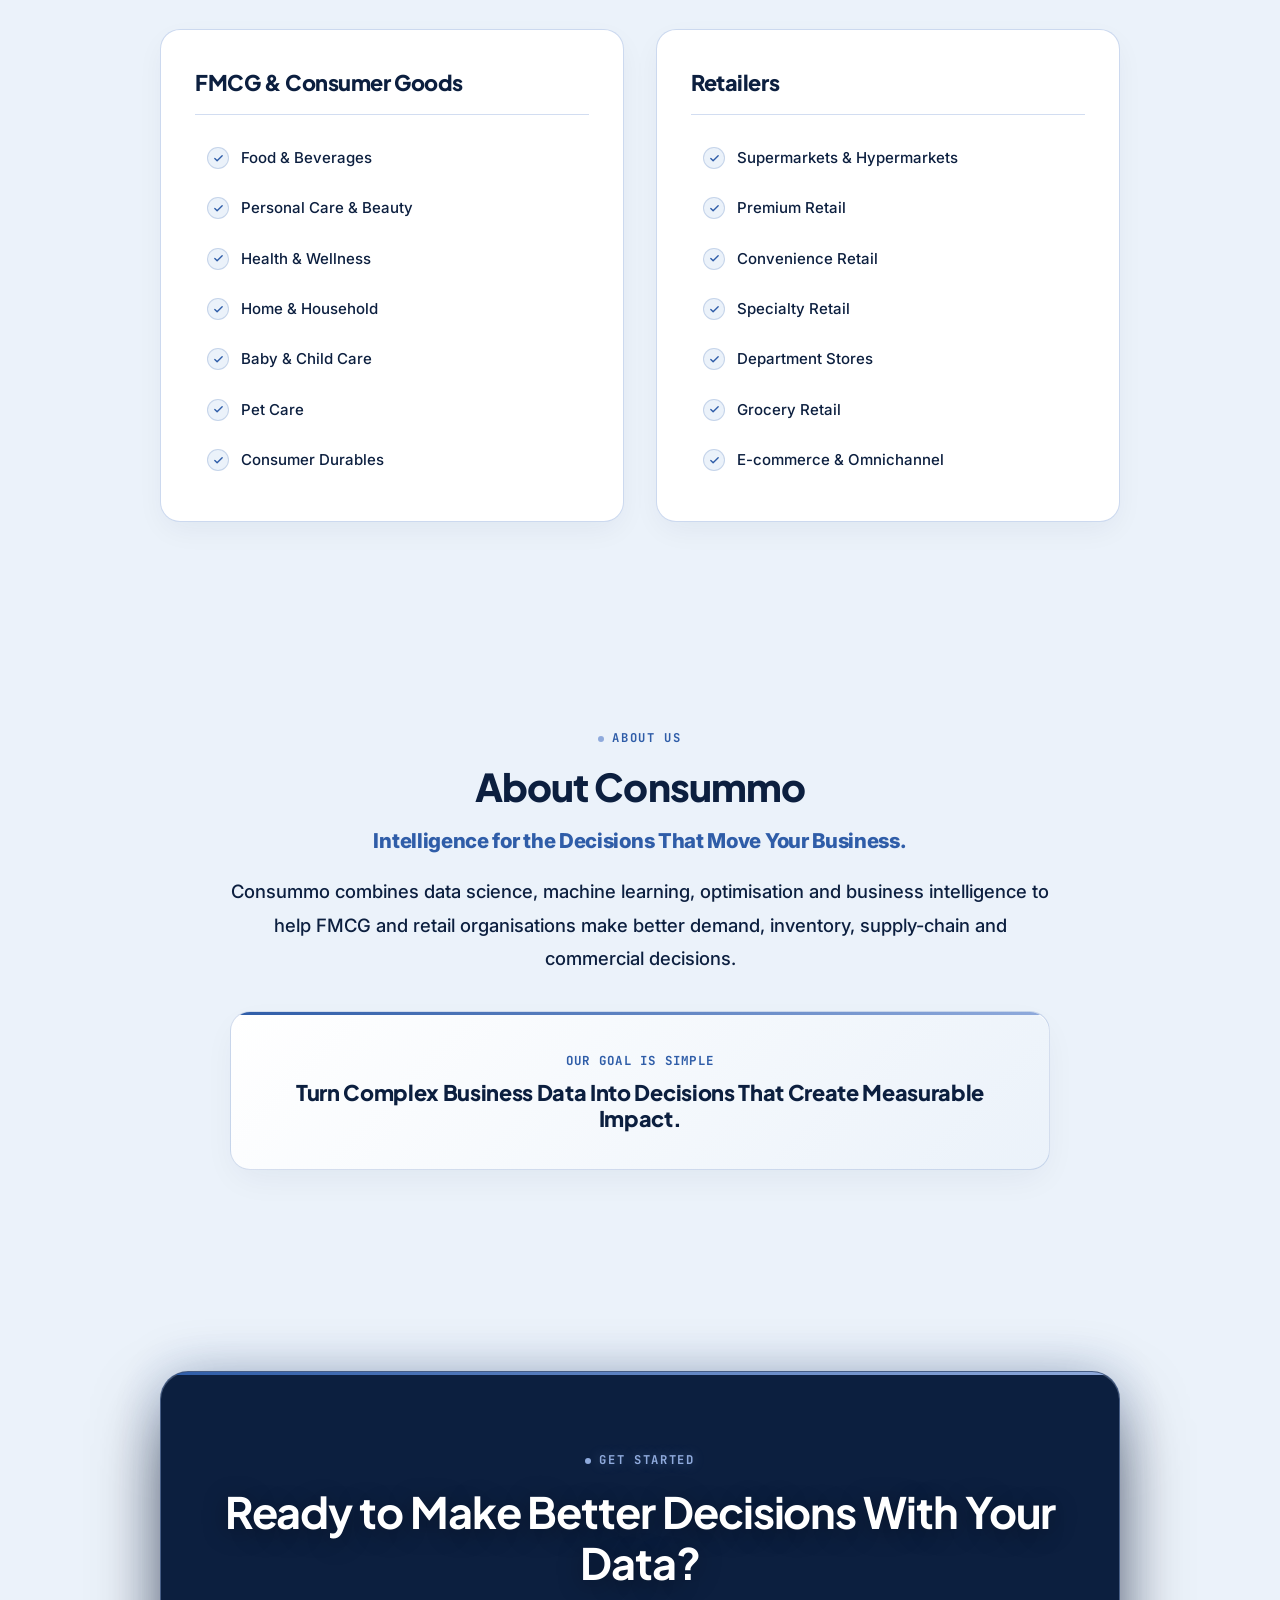
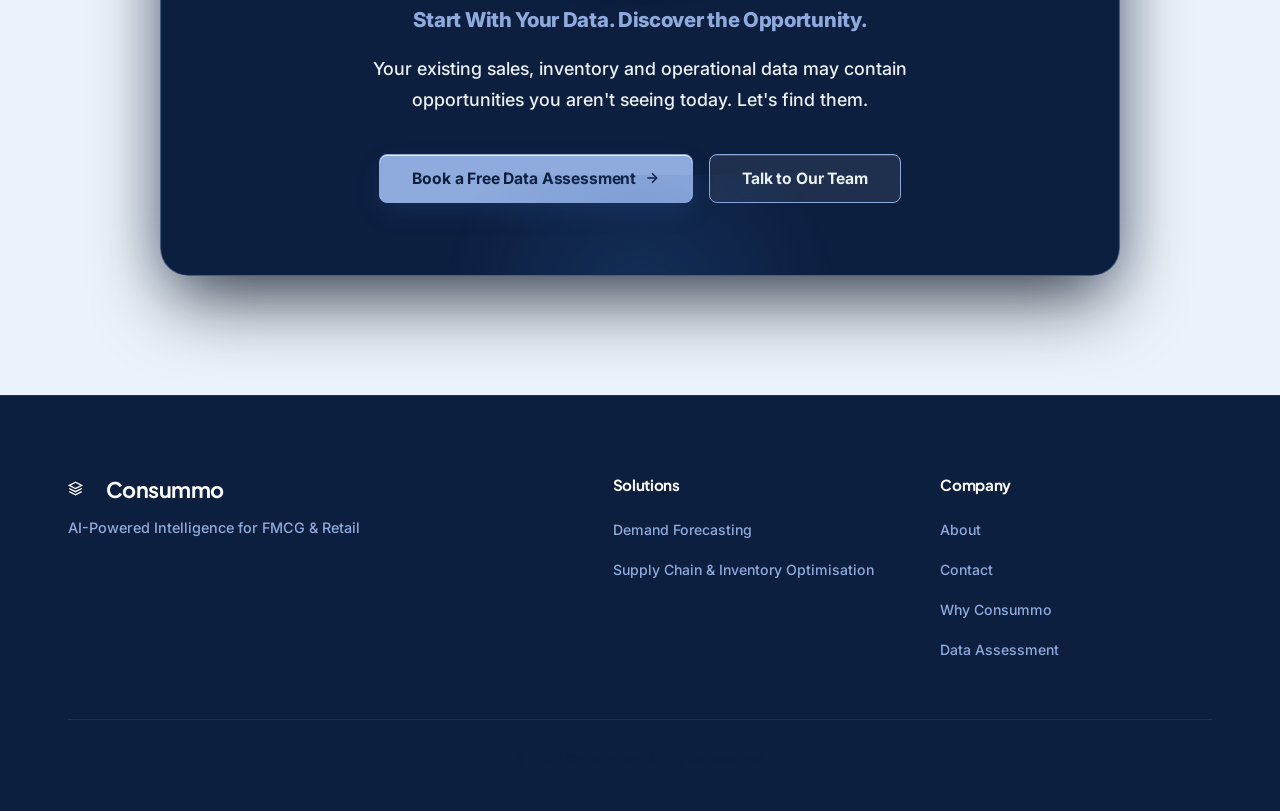
==== commit 410d70ab: "Add interactive background motion graphics of consumer shopping and supply chain flow" ====
--- a/index.html
+++ b/index.html
@@ -62,6 +62,9 @@
     <!-- Ambient Floating Orbs -->
     <div class="hero-ambient-orb hero-orb-1"></div>
     <div class="hero-ambient-orb hero-orb-2"></div>
+
+    <!-- Interactive Consumer, Retail & Supply Chain Flow Motion Canvas -->
+    <canvas id="hero-motion-canvas" class="hero-motion-canvas" aria-hidden="true"></canvas>
 
     <div class="container hero-content">
       <div class="hero-tag reveal-on-scroll">
--- a/styles.css
+++ b/styles.css
@@ -5,56 +5,67 @@
    ========================================================================== */
 
 :root {
-  /* Snowflake-Inspired Color Foundations */
-  --sn-cyan: #29b5e8;
-  --sn-cyan-hover: #1ca3d4;
-  --sn-cyan-light: #e6f7fd;
-  --sn-cyan-muted: rgba(41, 181, 232, 0.12);
-  --sn-cyan-glow: rgba(41, 181, 232, 0.35);
+  /* User-Requested Custom Palette:
+     #0C1F3F (Deep Navy) | #2F5DA8 (Royal Cobalt) | #8FAADC (Soft Ice Blue) | #EBF2FA (Ice White Blue) */
+  --sn-cyan: #8FAADC;
+  --sn-cyan-hover: #7b9fd9;
+  --sn-cyan-light: #EBF2FA;
+  --sn-cyan-muted: rgba(143, 170, 220, 0.25);
+  --sn-cyan-glow: rgba(143, 170, 220, 0.55);
+  --sn-neon-cyan: #8FAADC;
   
-  --sn-blue: #0076d6;
-  --sn-blue-hover: #0066ba;
-  --sn-blue-dark: #095292;
-  --sn-blue-light: #ebf5fb;
-  --sn-blue-subtle: #f0f7fc;
-
-  /* Midnight & Dark Surfaces */
-  --sn-midnight: #0b192c;
-  --sn-midnight-dark: #07111e;
-  --sn-midnight-card: #112338;
-  --sn-midnight-card-hover: #162c46;
-  --sn-midnight-border: rgba(41, 181, 232, 0.25);
-
-  /* Light & Clean Surfaces */
-  --bg-pure: #ffffff;
-  --bg-subtle: #f8fafc;
-  --bg-ice: #f0f5fa;
+  --sn-blue: #2F5DA8;
+  --sn-blue-hover: #244985;
+  --sn-blue-dark: #0C1F3F;
+  --sn-blue-light: #EBF2FA;
+  --sn-blue-subtle: #EBF2FA;
+  --sn-sapphire: #2F5DA8;
+  --sn-sapphire-deep: #0C1F3F;
+  --sn-violet: #2F5DA8;
+  --sn-emerald: #10b981;
+
+  /* Midnight & Dark Surfaces (#0C1F3F Palette) */
+  --sn-midnight: #0C1F3F;
+  --sn-midnight-dark: #0C1F3F;
+  --sn-midnight-card: #0C1F3F;
+  --sn-midnight-card-hover: #142952;
+  --sn-midnight-border: rgba(143, 170, 220, 0.35);
+
+  /* Light & Clean Surfaces (#EBF2FA Ice White Blue & Crisp Card Contrast) */
+  --bg-pure: #EBF2FA;
+  --bg-subtle: #EBF2FA;
+  --bg-ice: #EBF2FA;
   --bg-card-light: #ffffff;
   --bg-card-light-hover: #ffffff;
 
   /* Typography Colors */
-  --text-dark: #091e42;
-  --text-heading: #0b192c;
-  --text-body: #4a5568;
-  --text-muted: #64748b;
-  --text-dim: #94a3b8;
+  --text-dark: #0C1F3F;
+  --text-heading: #0C1F3F;
+  --text-body: #0C1F3F;
+  --text-muted: #2F5DA8;
+  --text-dim: #8FAADC;
   
-  --text-on-dark: #ffffff;
-  --text-on-dark-muted: #cbd5e1;
-  --text-on-dark-dim: #94a3b8;
-
-  /* Hairline Borders */
-  --border-light: #e2e8f0;
-  --border-ice: #d8e6f1;
-  --border-hover: #29b5e8;
+  --text-on-dark: #EBF2FA;
+  --text-on-dark-muted: #8FAADC;
+  --text-on-dark-dim: #8FAADC;
+
+  /* Hairline Borders & Glass Specular Highlights */
+  --border-light: rgba(143, 170, 220, 0.45);
+  --border-ice: rgba(143, 170, 220, 0.35);
+  --border-hover: #2F5DA8;
+  --glass-shine: inset 0 1px 0 rgba(255, 255, 255, 1);
+  --dark-glass-shine: inset 0 1px 0 rgba(255, 255, 255, 0.15);
   
-  /* Enterprise Shadows */
-  --shadow-sm: 0 2px 4px rgba(11, 25, 44, 0.04), 0 1px 2px rgba(11, 25, 44, 0.03);
-  --shadow-md: 0 6px 18px -3px rgba(11, 25, 44, 0.08), 0 2px 6px -1px rgba(11, 25, 44, 0.04);
-  --shadow-lg: 0 16px 36px -6px rgba(11, 25, 44, 0.12), 0 4px 12px -2px rgba(11, 25, 44, 0.05);
-  --shadow-xl: 0 24px 48px -10px rgba(11, 25, 44, 0.16);
-  --shadow-cyan: 0 8px 26px rgba(41, 181, 232, 0.28);
-  --shadow-blue: 0 8px 26px rgba(0, 118, 214, 0.28);
+  /* Top-Tier Multi-Layer Enterprise Diffuse Shadows */
+  --shadow-xs: 0 1px 2px rgba(12, 31, 63, 0.04);
+  --shadow-sm: 0 2px 6px -1px rgba(12, 31, 63, 0.06), 0 1px 3px rgba(12, 31, 63, 0.04);
+  --shadow-md: 0 10px 25px -4px rgba(12, 31, 63, 0.08), 0 4px 10px -2px rgba(12, 31, 63, 0.04);
+  --shadow-lg: 0 20px 45px -8px rgba(12, 31, 63, 0.12), 0 8px 18px -4px rgba(12, 31, 63, 0.05);
+  --shadow-xl: 0 30px 65px -12px rgba(12, 31, 63, 0.16), 0 12px 28px -6px rgba(12, 31, 63, 0.06);
+  --shadow-cyan: 0 12px 32px rgba(143, 170, 220, 0.45);
+  --shadow-blue: 0 12px 32px rgba(47, 93, 168, 0.35);
+  --shadow-glow-cyan: 0 0 35px rgba(143, 170, 220, 0.4);
+  --shadow-glow-indigo: 0 0 35px rgba(47, 93, 168, 0.35);
 
   /* Typography */
   --font-heading: 'Plus Jakarta Sans', -apple-system, BlinkMacSystemFont, 'Segoe UI', Roboto, sans-serif;
@@ -63,18 +74,18 @@
 
   /* Radii & Layout */
   --radius-xs: 4px;
-  --radius-sm: 6px;
-  --radius-md: 12px;
-  --radius-lg: 18px;
-  --radius-xl: 26px;
+  --radius-sm: 8px;
+  --radius-md: 14px;
+  --radius-lg: 20px;
+  --radius-xl: 28px;
   --radius-full: 9999px;
   --container-width: 1200px;
   
   /* Transitions & Easing */
   --ease-spring: cubic-bezier(0.175, 0.885, 0.32, 1.275);
   --ease-smooth: cubic-bezier(0.16, 1, 0.3, 1);
-  --transition-fast: 0.2s cubic-bezier(0.16, 1, 0.3, 1);
-  --transition: 0.38s cubic-bezier(0.16, 1, 0.3, 1);
+  --transition-fast: 0.22s cubic-bezier(0.16, 1, 0.3, 1);
+  --transition: 0.36s cubic-bezier(0.16, 1, 0.3, 1);
   --transition-card: 0.42s cubic-bezier(0.16, 1, 0.3, 1);
   --transition-slow: 0.75s cubic-bezier(0.16, 1, 0.3, 1);
 }
@@ -93,13 +104,15 @@
   scroll-behavior: smooth;
   font-size: 16px;
   color-scheme: light;
+  background-color: #EBF2FA;
 }
 
 body {
   font-family: var(--font-body);
-  background-color: var(--bg-pure);
+  background-color: #EBF2FA;
   color: var(--text-body);
-  line-height: 1.7;
+  line-height: 1.75;
+  font-weight: 500;
   overflow-x: hidden;
   position: relative;
   -webkit-font-smoothing: antialiased;
@@ -115,7 +128,7 @@
   width: 0%;
   background: linear-gradient(90deg, var(--sn-blue), var(--sn-cyan));
   z-index: 1000;
-  box-shadow: 0 0 10px rgba(41, 181, 232, 0.8);
+  box-shadow: 0 0 12px rgba(143, 170, 220, 0.85);
   transition: width 0.1s linear;
 }
 
@@ -181,9 +194,10 @@
 }
 
 .section-subtitle {
-  font-size: 1.12rem;
-  color: var(--text-muted);
-  max-width: 700px;
+  font-size: 1.14rem;
+  font-weight: 500;
+  color: rgba(12, 31, 63, 0.88);
+  max-width: 720px;
   line-height: 1.75;
 }
 
@@ -232,16 +246,18 @@
   top: 0;
   width: 100%;
   z-index: 100;
-  background: rgba(255, 255, 255, 0.92);
-  backdrop-filter: blur(20px);
-  border-bottom: 1px solid var(--border-light);
+  background: rgba(235, 242, 250, 0.94);
+  backdrop-filter: blur(24px) saturate(180%);
+  -webkit-backdrop-filter: blur(24px) saturate(180%);
+  border-bottom: 1px solid rgba(143, 170, 220, 0.4);
+  box-shadow: 0 4px 20px -2px rgba(12, 31, 63, 0.03);
   transition: all var(--transition);
 }
 
 .site-header.scrolled {
-  background: rgba(255, 255, 255, 0.98);
-  border-bottom-color: var(--border-ice);
-  box-shadow: var(--shadow-md);
+  background: rgba(235, 242, 250, 0.98);
+  border-bottom-color: rgba(47, 93, 168, 0.35);
+  box-shadow: 0 10px 30px -5px rgba(12, 31, 63, 0.08), 0 0 1px rgba(143, 170, 220, 0.25);
 }
 
 .nav-container {
@@ -268,38 +284,41 @@
 }
 
 .brand-logo .brand-mark {
-  width: 34px;
-  height: 34px;
+  width: 36px;
+  height: 36px;
   border-radius: var(--radius-sm);
-  background: linear-gradient(135deg, #0b192c 0%, #0076d6 100%);
-  border: 1px solid rgba(41, 181, 232, 0.4);
+  background: linear-gradient(135deg, #0C1F3F 0%, #2F5DA8 55%, #8FAADC 100%);
+  border: 1px solid rgba(143, 170, 220, 0.6);
   display: flex;
   align-items: center;
   justify-content: center;
-  color: #29b5e8;
-  box-shadow: 0 3px 10px rgba(0, 118, 214, 0.25);
-  transition: transform var(--transition-fast);
+  color: #ffffff;
+  box-shadow: 0 4px 16px rgba(47, 93, 168, 0.35), inset 0 1px 0 rgba(255, 255, 255, 0.4);
+  transition: transform var(--transition-fast), box-shadow var(--transition-fast);
 }
 
 .brand-logo:hover .brand-mark {
-  transform: rotate(6deg);
+  transform: rotate(6deg) scale(1.06);
+  box-shadow: 0 6px 22px rgba(143, 170, 220, 0.5), inset 0 1px 0 rgba(255, 255, 255, 0.6);
 }
 
 .brand-logo .dot {
-  color: var(--sn-cyan);
+  color: var(--sn-blue);
+  text-shadow: 0 0 8px rgba(47, 93, 168, 0.5);
 }
 
 .brand-tag {
   font-size: 0.65rem;
   font-family: var(--font-mono);
-  padding: 3px 8px;
-  background: var(--sn-cyan-light);
-  border: 1px solid rgba(41, 181, 232, 0.3);
-  color: var(--sn-blue-dark);
-  border-radius: var(--radius-xs);
+  padding: 3px 10px;
+  background: linear-gradient(135deg, rgba(47, 93, 168, 0.08) 0%, rgba(143, 170, 220, 0.15) 100%);
+  border: 1px solid rgba(143, 170, 220, 0.5);
+  color: var(--sn-blue);
+  border-radius: var(--radius-full);
   letter-spacing: 0.08em;
   font-weight: 700;
   white-space: nowrap;
+  box-shadow: 0 2px 6px rgba(47, 93, 168, 0.08);
 }
 
 .nav-menu {
@@ -312,15 +331,25 @@
   font-size: 0.9rem;
   font-weight: 600;
   color: var(--text-body);
-  padding: 8px 0;
+  padding: 8px 12px;
   position: relative;
   letter-spacing: -0.01em;
-  transition: color 0.25s cubic-bezier(0.16, 1, 0.3, 1), transform 0.25s cubic-bezier(0.16, 1, 0.3, 1);
+  transition: color 0.25s cubic-bezier(0.16, 1, 0.3, 1), transform 0.25s cubic-bezier(0.16, 1, 0.3, 1), background-color 0.2s ease;
   white-space: nowrap;
+  outline: none !important;
+  border: none !important;
+  border-radius: var(--radius-sm);
+}
+
+.nav-link:focus,
+.nav-link:focus-visible {
+  outline: none !important;
+  box-shadow: none !important;
 }
 
 .nav-link:hover {
   color: var(--sn-blue);
+  background: rgba(47, 93, 168, 0.05);
   transform: translateY(-1px);
 }
 
@@ -337,8 +366,8 @@
 }
 
 .nav-link:hover::after {
-  width: 100%;
-  left: 0;
+  width: 80%;
+  left: 10%;
 }
 
 .nav-actions {
@@ -367,7 +396,7 @@
   gap: 8px;
   padding: 12px 24px;
   border-radius: var(--radius-sm);
-  font-weight: 600;
+  font-weight: 700;
   font-size: 0.92rem;
   cursor: pointer;
   border: none;
@@ -408,18 +437,18 @@
 }
 
 .btn-primary {
-  background: var(--sn-blue);
+  background: linear-gradient(135deg, #2F5DA8 0%, #1c3969 100%);
   color: #ffffff;
   font-weight: 600;
-  box-shadow: var(--shadow-blue);
-  border: 1px solid var(--sn-blue);
+  box-shadow: inset 0 1px 0 rgba(255, 255, 255, 0.35), 0 6px 20px rgba(47, 93, 168, 0.38);
+  border: 1px solid rgba(255, 255, 255, 0.2);
 }
 
 .btn-primary:hover {
-  background: var(--sn-blue-hover);
-  border-color: var(--sn-blue-hover);
+  background: linear-gradient(135deg, #2F5DA8 0%, #2F5DA8 100%);
+  border-color: rgba(255, 255, 255, 0.4);
   transform: translateY(-2.5px);
-  box-shadow: 0 12px 30px rgba(0, 118, 214, 0.38);
+  box-shadow: inset 0 1px 0 rgba(255, 255, 255, 0.5), 0 12px 28px rgba(47, 93, 168, 0.48);
 }
 
 .btn-primary:hover svg {
@@ -431,18 +460,18 @@
 }
 
 .btn-cyan {
-  background: var(--sn-cyan);
-  color: #0b192c;
+  background: #8FAADC;
+  color: #0C1F3F;
   font-weight: 700;
-  box-shadow: var(--shadow-cyan);
-  border: 1px solid var(--sn-cyan);
+  box-shadow: inset 0 1px 0 rgba(255, 255, 255, 0.8), 0 10px 25px -4px rgba(47, 93, 168, 0.25);
+  border: 1px solid #8FAADC;
 }
 
 .btn-cyan:hover {
-  background: var(--sn-cyan-hover);
-  border-color: var(--sn-cyan-hover);
+  background: linear-gradient(135deg, #8FAADC 0%, #8FAADC 100%);
+  border-color: #ffffff;
   transform: translateY(-2.5px);
-  box-shadow: 0 14px 34px rgba(41, 181, 232, 0.45);
+  box-shadow: inset 0 1px 0 rgba(255, 255, 255, 0.9), 0 16px 34px -4px rgba(47, 93, 168, 0.35);
 }
 
 .btn-cyan:hover svg {
@@ -450,32 +479,34 @@
 }
 
 .btn-secondary {
-  background: #ffffff;
-  color: var(--sn-midnight);
-  border: 1px solid var(--border-light);
-  box-shadow: var(--shadow-sm);
+  background: #EBF2FA;
+  color: #0C1F3F;
+  border: 1px solid #8FAADC;
+  box-shadow: 0 2px 6px rgba(12, 31, 63, 0.04), inset 0 1px 0 rgba(255, 255, 255, 1);
 }
 
 .btn-secondary:hover {
-  background: var(--bg-subtle);
-  border-color: var(--border-ice);
+  background: #EBF2FA;
+  border-color: var(--sn-blue);
   color: var(--sn-blue);
   transform: translateY(-2px);
-  box-shadow: var(--shadow-md);
+  box-shadow: 0 8px 20px -2px rgba(47, 93, 168, 0.15), 0 0 0 1px var(--sn-blue);
 }
 
 .btn-ghost-dark {
   background: rgba(255, 255, 255, 0.08);
-  color: #ffffff;
-  border: 1px solid rgba(255, 255, 255, 0.2);
-  backdrop-filter: blur(10px);
+  color: #EBF2FA;
+  border: 1px solid #8FAADC;
+  backdrop-filter: blur(14px);
+  box-shadow: inset 0 1px 0 rgba(255, 255, 255, 0.15);
 }
 
 .btn-ghost-dark:hover {
   background: rgba(255, 255, 255, 0.16);
-  border-color: var(--sn-cyan);
-  color: var(--sn-cyan);
+  border-color: #8FAADC;
+  color: #ffffff;
   transform: translateY(-2px);
+  box-shadow: 0 8px 22px rgba(12, 31, 63, 0.35), inset 0 1px 0 rgba(255, 255, 255, 0.3);
 }
 
 .btn-sm {
@@ -495,39 +526,69 @@
    ========================================================================== */
 
 .hero-section {
-  padding: 104px 0 96px;
-  background: linear-gradient(180deg, #07111e 0%, #0b192c 60%, #0e223a 100%);
+  padding: 110px 0 100px;
+  background: radial-gradient(circle at 50% -20%, #2F5DA8 0%, #0C1F3F 55%, #0C1F3F 100%);
   color: #ffffff;
   text-align: center;
   position: relative;
   overflow: hidden;
-  border-bottom: 1px solid rgba(41, 181, 232, 0.25);
+  border-bottom: none;
 }
 
 /* Floating Ambient Orbs */
+
+/* Interactive Consumer & Supply Chain Motion Graphics Canvas */
+.hero-motion-canvas {
+  position: absolute;
+  top: 0;
+  left: 0;
+  width: 100%;
+  height: 100%;
+  z-index: 1;
+  pointer-events: auto;
+  opacity: 0.9;
+}
+
+.hero-ambient-orb {
+  z-index: 0;
+}
+
+.hero-content {
+  position: relative;
+  z-index: 2;
+  pointer-events: none;
+}
+
+.hero-content a,
+.hero-content button,
+.hero-content .hero-trust-strip,
+.hero-content .hero-tag {
+  pointer-events: auto;
+}
+
 .hero-ambient-orb {
   position: absolute;
   border-radius: 50%;
-  filter: blur(70px);
+  filter: blur(80px);
   pointer-events: none;
-  opacity: 0.5;
+  opacity: 0.55;
   animation: orbFloat 8s infinite alternate ease-in-out;
 }
 
 .hero-orb-1 {
-  width: 380px;
-  height: 380px;
-  background: rgba(41, 181, 232, 0.18);
+  width: 440px;
+  height: 440px;
+  background: radial-gradient(circle, rgba(47, 93, 168, 0.45) 0%, rgba(47, 93, 168, 0) 70%);
   top: -80px;
-  left: 15%;
+  left: 12%;
 }
 
 .hero-orb-2 {
-  width: 420px;
-  height: 420px;
-  background: rgba(0, 118, 214, 0.16);
+  width: 480px;
+  height: 480px;
+  background: radial-gradient(circle, rgba(143, 170, 220, 0.3) 0%, rgba(143, 170, 220, 0) 70%);
   bottom: -100px;
-  right: 15%;
+  right: 12%;
   animation-delay: -4s;
 }
 
@@ -536,7 +597,6 @@
   100% { transform: translateY(25px) scale(1.08); }
 }
 
-/* Ambient Ambient Glow (No Dots) */
 .hero-section::before {
   content: '';
   position: absolute;
@@ -544,7 +604,9 @@
   left: 0;
   right: 0;
   bottom: 0;
-  background: radial-gradient(circle at 50% 15%, rgba(41, 181, 232, 0.22) 0%, transparent 65%);
+  background: 
+    radial-gradient(circle at 18% 25%, rgba(47, 93, 168, 0.22) 0%, transparent 50%),
+    radial-gradient(circle at 82% 75%, rgba(143, 170, 220, 0.15) 0%, transparent 50%);
   pointer-events: none;
 }
 
@@ -562,24 +624,24 @@
   font-family: var(--font-heading);
   font-size: 0.78rem;
   font-weight: 700;
-  color: #f1f5f9;
+  color: #ffffff;
   text-transform: uppercase;
   letter-spacing: 0.1em;
   margin-bottom: 26px;
-  padding: 6px 18px;
-  background: rgba(255, 255, 255, 0.05);
-  border: 1px solid rgba(255, 255, 255, 0.15);
+  padding: 7px 20px;
+  background: linear-gradient(135deg, rgba(47, 93, 168, 0.3) 0%, rgba(143, 170, 220, 0.2) 100%);
+  border: 1px solid rgba(143, 170, 220, 0.45);
   border-radius: var(--radius-full);
-  box-shadow: 0 4px 16px rgba(0, 0, 0, 0.25), inset 0 1px 0 rgba(255, 255, 255, 0.2);
+  box-shadow: 0 0 25px rgba(143, 170, 220, 0.2), inset 0 1px 0 rgba(255, 255, 255, 0.25);
   backdrop-filter: blur(16px);
   transition: all var(--transition);
 }
 
 .hero-tag:hover {
-  background: rgba(255, 255, 255, 0.08);
-  border-color: rgba(41, 181, 232, 0.4);
-  transform: translateY(-1px);
-  box-shadow: 0 6px 20px rgba(0, 0, 0, 0.35), inset 0 1px 0 rgba(255, 255, 255, 0.25);
+  background: linear-gradient(135deg, rgba(47, 93, 168, 0.45) 0%, rgba(143, 170, 220, 0.35) 100%);
+  border-color: #8FAADC;
+  transform: translateY(-2px);
+  box-shadow: 0 0 32px rgba(143, 170, 220, 0.4), inset 0 1px 0 rgba(255, 255, 255, 0.4);
 }
 
 .hero-title {
@@ -589,18 +651,20 @@
   margin-bottom: 24px;
   letter-spacing: -0.035em;
   color: #ffffff;
+  text-shadow: 0 4px 30px rgba(0, 0, 0, 0.45);
 }
 
 .hero-desc {
   font-size: 1.28rem;
   font-weight: 600;
-  color: #e2e8f0;
+  color: #8FAADC;
   line-height: 1.6;
   margin-bottom: 42px;
   max-width: 760px;
   margin-left: auto;
   margin-right: auto;
-  letter-spacing: 0.03em;
+  letter-spacing: 0.01em;
+  text-shadow: 0 2px 10px rgba(0, 0, 0, 0.35);
 }
 
 .hero-ctas {
@@ -616,23 +680,39 @@
   display: grid;
   grid-template-columns: repeat(4, 1fr);
   gap: 16px;
-  padding: 24px 28px;
-  background: rgba(11, 25, 44, 0.65);
-  border: 1px solid rgba(41, 181, 232, 0.25);
-  border-radius: var(--radius-md);
-  backdrop-filter: blur(16px);
-  box-shadow: 0 15px 35px -5px rgba(0, 0, 0, 0.4), 0 0 20px rgba(41, 181, 232, 0.08);
+  padding: 26px 32px;
+  background: rgba(12, 31, 63, 0.78);
+  border: 1px solid rgba(143, 170, 220, 0.18);
+  border-radius: var(--radius-lg);
+  backdrop-filter: blur(24px) saturate(180%);
+  box-shadow: 0 25px 60px -10px rgba(12, 31, 63, 0.7), 
+              0 0 35px rgba(143, 170, 220, 0.12),
+              inset 0 1px 0 rgba(255, 255, 255, 0.15);
+  position: relative;
   transition: transform 0.4s cubic-bezier(0.16, 1, 0.3, 1), box-shadow 0.4s cubic-bezier(0.16, 1, 0.3, 1), border-color 0.4s ease;
 }
 
+.hero-trust-strip::before {
+  content: '';
+  position: absolute;
+  top: 0;
+  left: 15%;
+  right: 15%;
+  height: 2px;
+  background: linear-gradient(90deg, transparent, #2F5DA8, #8FAADC, transparent);
+}
+
 .hero-trust-strip:hover {
-  border-color: rgba(41, 181, 232, 0.45);
-  box-shadow: 0 20px 45px -5px rgba(0, 0, 0, 0.5), 0 0 30px rgba(41, 181, 232, 0.16);
+  border-color: rgba(143, 170, 220, 0.45);
+  box-shadow: 0 30px 70px -10px rgba(12, 31, 63, 0.8), 
+              0 0 45px rgba(143, 170, 220, 0.25),
+              inset 0 1px 0 rgba(255, 255, 255, 0.25);
+  transform: translateY(-2px);
 }
 
 .trust-metric-item {
   text-align: center;
-  border-right: 1px solid rgba(255, 255, 255, 0.1);
+  border-right: 1px solid rgba(143, 170, 220, 0.14);
   padding: 8px 12px;
   border-radius: var(--radius-xs);
   transition: transform 0.35s cubic-bezier(0.16, 1, 0.3, 1), background-color 0.35s ease;
@@ -640,7 +720,7 @@
 
 .trust-metric-item:hover {
   transform: translateY(-3px);
-  background: rgba(255, 255, 255, 0.05);
+  background: rgba(143, 170, 220, 0.05);
 }
 
 .trust-metric-item:last-child {
@@ -649,37 +729,39 @@
 
 .trust-metric-val {
   font-family: var(--font-heading);
-  font-size: 1.55rem;
+  font-size: 1.65rem;
   font-weight: 800;
-  color: var(--sn-cyan);
+  color: #8FAADC;
   line-height: 1.2;
   letter-spacing: -0.02em;
   white-space: nowrap;
+  text-shadow: 0 0 16px rgba(143, 170, 220, 0.5);
   transition: color 0.3s ease, text-shadow 0.3s ease;
 }
 
 .trust-metric-item:hover .trust-metric-val {
-  color: #53d3ff;
-  text-shadow: 0 0 14px rgba(83, 211, 255, 0.65);
+  color: #ffffff;
+  text-shadow: 0 0 20px rgba(143, 170, 220, 0.75);
 }
 
 .trust-metric-label {
-  font-size: 0.78rem;
-  color: #94a3b8;
-  font-weight: 500;
+  font-size: 0.8rem;
+  color: #EBF2FA;
+  font-weight: 600;
   margin-top: 4px;
   transition: color 0.3s ease;
 }
 
 .trust-metric-item:hover .trust-metric-label {
-  color: #e2e8f0;
+  color: #ffffff;
+}
+
+.trust-metric-item:hover .trust-metric-label {
+  color: #ffffff;
 }
 
 .section-divider {
-  width: 100%;
-  height: 1px;
-  background: var(--border-light);
-  margin: 0 auto;
+  display: none;
 }
 
 /* ==========================================================================
@@ -688,7 +770,8 @@
 
 .problem-section {
   padding: 100px 0;
-  background: var(--bg-subtle);
+  background: #EBF2FA;
+  position: relative;
 }
 
 .challenges-grid {
@@ -700,18 +783,19 @@
 }
 
 .challenge-card {
-  background: var(--bg-card-light);
-  border: 1px solid var(--border-light);
+  background: #ffffff;
+  border: 1px solid rgba(143, 170, 220, 0.45);
   border-radius: var(--radius-md);
   padding: 34px 28px;
   transition: transform var(--transition-card), border-color var(--transition-card), box-shadow var(--transition-card);
   position: relative;
-  box-shadow: var(--shadow-sm);
+  box-shadow: 0 4px 18px -2px rgba(12, 31, 63, 0.04), inset 0 1px 0 rgba(255, 255, 255, 0.95);
   display: flex;
   flex-direction: column;
   flex: 0 1 calc(33.333% - 16px);
   min-width: 300px;
   max-width: calc(33.333% - 16px);
+  overflow: hidden;
 }
 
 .challenge-card::before {
@@ -729,12 +813,12 @@
 
 .challenge-card:hover {
   transform: translateY(-6px);
-  border-color: rgba(41, 181, 232, 0.6);
-  box-shadow: 0 20px 40px -10px rgba(0, 118, 214, 0.12), 0 0 0 1px rgba(41, 181, 232, 0.25);
+  border-color: rgba(143, 170, 220, 0.6);
+  box-shadow: 0 22px 48px -10px rgba(47, 93, 168, 0.16), 0 0 0 1px rgba(143, 170, 220, 0.28);
 }
 
 .challenge-card:hover::before {
-  background: var(--sn-cyan);
+  background: linear-gradient(90deg, #2F5DA8, #8FAADC);
 }
 
 .challenge-card-top {
@@ -753,21 +837,25 @@
 }
 
 .challenge-icon-box {
-  width: 38px;
-  height: 38px;
+  width: 40px;
+  height: 40px;
   border-radius: var(--radius-sm);
-  background: var(--sn-blue-light);
-  border: 1px solid rgba(0, 118, 214, 0.15);
+  background: linear-gradient(135deg, #EBF2FA 0%, #EBF2FA 100%);
+  border: 1px solid rgba(47, 93, 168, 0.18);
   display: flex;
   align-items: center;
   justify-content: center;
   color: var(--sn-blue);
-  transition: transform var(--transition-fast), background var(--transition-fast);
+  box-shadow: inset 0 1px 0 rgba(255, 255, 255, 0.9);
+  transition: transform var(--transition-fast), background var(--transition-fast), box-shadow var(--transition-fast);
 }
 
 .challenge-card:hover .challenge-icon-box {
   transform: scale(1.08);
-  background: var(--sn-cyan-light);
+  background: linear-gradient(135deg, #EBF2FA 0%, #8FAADC 100%);
+  border-color: rgba(143, 170, 220, 0.4);
+  color: #2F5DA8;
+  box-shadow: 0 4px 12px rgba(143, 170, 220, 0.25);
 }
 
 .challenge-card h3 {
@@ -777,27 +865,39 @@
 }
 
 .challenge-card p {
-  font-size: 0.92rem;
-  color: var(--text-muted);
-  line-height: 1.65;
+  font-size: 0.94rem;
+  font-weight: 500;
+  color: rgba(12, 31, 63, 0.82);
+  line-height: 1.68;
 }
 
 /* Consummo Solution Highlight Card */
 .challenge-card.highlight-card {
-  background: linear-gradient(135deg, #0b192c 0%, #0076d6 100%);
-  border-color: var(--sn-cyan);
+  background: radial-gradient(circle at 100% 0%, #0C1F3F 0%, #0C1F3F 45%, #0C1F3F 100%);
+  border: 1px solid rgba(143, 170, 220, 0.48);
   color: #ffffff;
-  box-shadow: var(--shadow-md);
+  box-shadow: 0 20px 48px -8px rgba(47, 93, 168, 0.38), inset 0 1px 0 rgba(255, 255, 255, 0.22);
+}
+
+.challenge-card.highlight-card::before {
+  background: linear-gradient(90deg, #2F5DA8, #8FAADC);
+}
+
+.challenge-card.highlight-card:hover {
+  transform: translateY(-6px);
+  border-color: var(--sn-neon-cyan);
+  box-shadow: 0 25px 60px -8px rgba(47, 93, 168, 0.5), 0 0 28px rgba(143, 170, 220, 0.3);
 }
 
 .challenge-card.highlight-card .challenge-num {
-  color: var(--sn-cyan);
+  color: var(--sn-neon-cyan);
 }
 
 .challenge-card.highlight-card .challenge-icon-box {
-  background: rgba(41, 181, 232, 0.2);
-  border-color: var(--sn-cyan);
+  background: rgba(143, 170, 220, 0.22);
+  border-color: rgba(143, 170, 220, 0.5);
   color: #ffffff;
+  box-shadow: inset 0 1px 0 rgba(255, 255, 255, 0.2);
 }
 
 .challenge-card.highlight-card h3 {
@@ -805,7 +905,7 @@
 }
 
 .challenge-card.highlight-card p {
-  color: #e2e8f0;
+  color: #EBF2FA;
 }
 
 /* ==========================================================================
@@ -827,8 +927,8 @@
 }
 
 .flow-step-card {
-  background: var(--bg-card-light);
-  border: 1px solid var(--border-light);
+  background: #ffffff;
+  border: 1px solid rgba(143, 170, 220, 0.45);
   border-top: 3px solid var(--sn-cyan);
   border-radius: var(--radius-md);
   padding: 30px 24px;
@@ -836,14 +936,15 @@
   flex-direction: column;
   height: 100%;
   transition: all var(--transition);
-  box-shadow: var(--shadow-sm);
-  position: relative;
+  box-shadow: 0 4px 18px -2px rgba(12, 31, 63, 0.04), inset 0 1px 0 rgba(255, 255, 255, 0.95);
+  position: relative;
+  overflow: hidden;
 }
 
 .flow-step-card:hover {
-  border-color: var(--border-ice);
+  border-color: rgba(143, 170, 220, 0.4);
   border-top-color: var(--sn-cyan);
-  box-shadow: var(--shadow-md);
+  box-shadow: 0 14px 34px -6px rgba(47, 93, 168, 0.12), 0 0 0 1px rgba(143, 170, 220, 0.2);
   transform: translateY(-3px);
 }
 
@@ -856,31 +957,32 @@
 }
 
 .flow-step-card.active-engine {
-  background: linear-gradient(180deg, #091a2e 0%, #06111f 100%);
-  border: 1px solid rgba(41, 181, 232, 0.4);
-  border-top: 3px solid var(--sn-cyan);
+  background: radial-gradient(circle at 50% 0%, #0C1F3F 0%, #0C1F3F 60%, #0C1F3F 100%);
+  border: 1px solid rgba(143, 170, 220, 0.5);
+  border-top: 3px solid var(--sn-neon-cyan);
   color: #ffffff;
-  box-shadow: 0 12px 36px rgba(7, 17, 30, 0.25), 0 0 20px rgba(41, 181, 232, 0.12);
-  position: relative;
+  box-shadow: 0 22px 50px -10px rgba(4, 7, 17, 0.7), 0 0 35px rgba(143, 170, 220, 0.2), inset 0 1px 0 rgba(255, 255, 255, 0.2);
+  position: relative;
+  overflow: hidden;
 }
 
 .flow-step-card.active-engine:hover {
-  border-color: var(--sn-cyan);
-  box-shadow: 0 16px 42px rgba(7, 17, 30, 0.35), 0 0 28px rgba(41, 181, 232, 0.2);
+  border-color: var(--sn-neon-cyan);
+  box-shadow: 0 28px 60px -8px rgba(4, 7, 17, 0.8), 0 0 45px rgba(143, 170, 220, 0.35), inset 0 1px 0 rgba(255, 255, 255, 0.3);
 }
 
 .flow-step-card.active-engine .flow-step-header {
   color: #ffffff;
-  border-bottom-color: rgba(255, 255, 255, 0.12);
+  border-bottom-color: rgba(255, 255, 255, 0.14);
 }
 
 .flow-step-card.active-engine .flow-item {
-  color: #e2e8f0;
+  color: #EBF2FA;
 }
 
 .flow-step-card.active-engine .flow-item-bullet {
-  background: var(--sn-cyan);
-  box-shadow: 0 0 8px var(--sn-cyan);
+  background: var(--sn-neon-cyan);
+  box-shadow: 0 0 10px rgba(143, 170, 220, 0.8);
 }
 
 .flow-step-header {
@@ -914,7 +1016,7 @@
   border-radius: var(--radius-xs);
   background: var(--sn-cyan-light);
   color: var(--sn-blue-dark);
-  border: 1px solid rgba(41, 181, 232, 0.3);
+  border: 1px solid rgba(143, 170, 220, 0.3);
   font-weight: 700;
   text-transform: uppercase;
   letter-spacing: 0.04em;
@@ -978,7 +1080,7 @@
   height: 36px;
   border-radius: 50%;
   background: #ffffff;
-  border: 1px solid rgba(0, 118, 214, 0.2);
+  border: 1px solid rgba(47, 93, 168, 0.22);
   display: flex;
   align-items: center;
   justify-content: center;
@@ -992,10 +1094,10 @@
 .flow-arrow-pill:hover,
 .flow-arrow-pill.is-active-pulse {
   transform: scale(1.18);
-  background: var(--sn-cyan);
-  color: #0b192c;
-  border-color: var(--sn-cyan);
-  box-shadow: 0 0 16px rgba(41, 181, 232, 0.5);
+  background: linear-gradient(135deg, #8FAADC 0%, #8FAADC 100%);
+  color: #0C1F3F;
+  border-color: var(--sn-neon-cyan);
+  box-shadow: 0 0 20px rgba(143, 170, 220, 0.6);
 }
 
 /* ==========================================================================
@@ -1004,11 +1106,13 @@
 
 .solution-section-block {
   padding: 100px 0;
-  border-bottom: 1px solid var(--border-light);
+  border-bottom: none;
 }
 
 .solution-section-block.alt-bg {
-  background: var(--bg-subtle);
+  background: radial-gradient(circle at 10% 25%, rgba(47, 93, 168, 0.035) 0%, transparent 45%),
+              radial-gradient(circle at 90% 75%, rgba(143, 170, 220, 0.035) 0%, transparent 45%),
+              var(--bg-subtle);
 }
 
 .solution-grid {
@@ -1026,18 +1130,21 @@
 }
 
 .solution-headline {
-  font-size: 1.22rem;
+  font-size: 1.28rem;
   color: var(--sn-blue);
   margin-bottom: 18px;
-  font-weight: 700;
+  font-weight: 800;
   line-height: 1.45;
+  letter-spacing: -0.015em;
 }
 
 .solution-body-text {
-  font-size: 1.02rem;
-  color: var(--text-muted);
-  line-height: 1.75;
+  font-size: 1.08rem;
+  font-weight: 500;
+  color: var(--sn-midnight);
+  line-height: 1.8;
   margin-bottom: 34px;
+  letter-spacing: -0.01em;
 }
 
 .solution-cards-col {
@@ -1060,34 +1167,53 @@
 
 .pillar-clean-card {
   background: #ffffff;
-  border: 1px solid rgba(41, 181, 232, 0.4);
+  border: 1px solid rgba(143, 170, 220, 0.45);
   border-radius: var(--radius-md);
-  padding: 28px 20px;
+  padding: 30px 24px;
   display: flex;
   flex-direction: column;
-  box-shadow: 0 2px 10px rgba(11, 25, 44, 0.03);
-  transition: all var(--transition);
+  box-shadow: 0 10px 30px -5px rgba(12, 31, 63, 0.06), 0 4px 12px -2px rgba(12, 31, 63, 0.03), inset 0 1px 0 rgba(255, 255, 255, 1);
+  transition: transform var(--transition-card), border-color var(--transition-card), box-shadow var(--transition-card);
   height: 100%;
+  position: relative;
+  overflow: hidden;
+}
+
+.pillar-clean-card::before {
+  content: '';
+  position: absolute;
+  top: 0;
+  left: 0;
+  right: 0;
+  height: 3px;
+  background: transparent;
+  transition: background var(--transition);
 }
 
 .pillar-clean-card:hover {
-  transform: translateY(-4px);
-  border-color: var(--sn-cyan);
-  box-shadow: 0 12px 28px rgba(41, 181, 232, 0.16);
+  transform: translateY(-5px);
+  border-color: rgba(47, 93, 168, 0.45);
+  box-shadow: 0 20px 45px -8px rgba(47, 93, 168, 0.12), 0 0 0 1px rgba(47, 93, 168, 0.15);
+}
+
+.pillar-clean-card:hover::before {
+  background: linear-gradient(90deg, #2F5DA8, #8FAADC);
 }
 
 .pillar-clean-card-header {
-  text-align: center;
+  display: flex;
+  align-items: center;
+  justify-content: space-between;
   padding-bottom: 16px;
   margin-bottom: 20px;
-  border-bottom: 1px solid var(--border-light);
+  border-bottom: 1px solid rgba(143, 170, 220, 0.4);
 }
 
 .pillar-clean-card-header h3 {
-  font-family: var(--font-mono);
-  font-size: 0.78rem;
+  font-family: var(--font-heading);
+  font-size: 0.85rem;
   font-weight: 700;
-  color: var(--sn-blue);
+  color: #0C1F3F;
   text-transform: uppercase;
   letter-spacing: 0.08em;
   margin: 0;
@@ -1096,14 +1222,14 @@
 .action-card-header-clean {
   padding-bottom: 14px;
   margin-bottom: 18px;
-  border-bottom: 1px solid var(--border-light);
+  border-bottom: 1px solid rgba(143, 170, 220, 0.4);
 }
 
 .action-card-header-clean h3 {
-  font-family: var(--font-mono);
-  font-size: 0.82rem;
+  font-family: var(--font-heading);
+  font-size: 0.85rem;
   font-weight: 700;
-  color: var(--sn-blue);
+  color: #0C1F3F;
   text-transform: uppercase;
   letter-spacing: 0.08em;
   margin: 0;
@@ -1115,32 +1241,66 @@
 
 .pillar-dual-card {
   background: #ffffff;
-  border: 1px solid rgba(41, 181, 232, 0.4);
+  border: 1px solid rgba(143, 170, 220, 0.45);
   border-radius: var(--radius-md);
-  padding: 32px 28px;
-  box-shadow: 0 2px 12px rgba(11, 25, 44, 0.03);
+  padding: 34px 30px;
+  box-shadow: 0 10px 30px -5px rgba(12, 31, 63, 0.06), 0 4px 12px -2px rgba(12, 31, 63, 0.03), inset 0 1px 0 rgba(255, 255, 255, 1);
   transition: transform var(--transition-card), border-color var(--transition-card), box-shadow var(--transition-card);
+  position: relative;
+  overflow: hidden;
+}
+
+.pillar-dual-card::before {
+  content: '';
+  position: absolute;
+  top: 0;
+  left: 0;
+  right: 0;
+  height: 3px;
+  background: transparent;
+  transition: background var(--transition);
 }
 
 .pillar-dual-card:hover {
   transform: translateY(-5px);
-  border-color: rgba(41, 181, 232, 0.7);
-  box-shadow: 0 16px 36px -6px rgba(41, 181, 232, 0.18), 0 0 0 1px rgba(41, 181, 232, 0.25);
+  border-color: rgba(47, 93, 168, 0.45);
+  box-shadow: 0 20px 45px -8px rgba(47, 93, 168, 0.12), 0 0 0 1px rgba(47, 93, 168, 0.15);
+}
+
+.pillar-dual-card:hover::before {
+  background: linear-gradient(90deg, #2F5DA8, #8FAADC);
 }
 
 .action-card {
   background: #ffffff;
-  border: 1px solid var(--border-light);
+  border: 1px solid rgba(143, 170, 220, 0.45);
   border-radius: var(--radius-md);
-  padding: 30px 24px;
-  box-shadow: var(--shadow-sm);
+  padding: 32px 26px;
+  box-shadow: 0 10px 30px -5px rgba(12, 31, 63, 0.06), 0 4px 12px -2px rgba(12, 31, 63, 0.03), inset 0 1px 0 rgba(255, 255, 255, 1);
   transition: transform var(--transition-card), border-color var(--transition-card), box-shadow var(--transition-card);
+  position: relative;
+  overflow: hidden;
+}
+
+.action-card::before {
+  content: '';
+  position: absolute;
+  top: 0;
+  left: 0;
+  right: 0;
+  height: 3px;
+  background: transparent;
+  transition: background var(--transition);
 }
 
 .action-card:hover {
   transform: translateY(-5px);
-  border-color: rgba(41, 181, 232, 0.7);
-  box-shadow: 0 16px 36px -6px rgba(41, 181, 232, 0.16), 0 0 0 1px rgba(41, 181, 232, 0.25);
+  border-color: rgba(47, 93, 168, 0.45);
+  box-shadow: 0 20px 45px -8px rgba(47, 93, 168, 0.12), 0 0 0 1px rgba(47, 93, 168, 0.15);
+}
+
+.action-card:hover::before {
+  background: linear-gradient(90deg, #2F5DA8, #8FAADC);
 }
 
 .action-card-header {
@@ -1149,47 +1309,51 @@
   gap: 10px;
   margin-bottom: 18px;
   padding-bottom: 12px;
-  border-bottom: 1px solid var(--border-light);
+  border-bottom: 1px solid rgba(143, 170, 220, 0.4);
 }
 
 .action-card h3 {
-  font-size: 0.84rem;
+  font-size: 0.88rem;
   font-weight: 700;
-  color: var(--sn-blue);
+  color: #0C1F3F;
   text-transform: uppercase;
   letter-spacing: 0.08em;
-  font-family: var(--font-mono);
+  font-family: var(--font-heading);
 }
 
 .action-list {
   display: flex;
   flex-direction: column;
-  gap: 10px;
+  gap: 8px;
 }
 
 .action-list li {
-  font-size: 0.88rem;
+  font-size: 0.92rem;
+  font-weight: 600;
   color: var(--text-body);
   display: flex;
   align-items: flex-start;
-  gap: 10px;
-  line-height: 1.5;
-  transition: transform var(--transition-fast);
+  gap: 12px;
+  line-height: 1.55;
+  padding: 6px 10px;
+  border-radius: var(--radius-sm);
+  transition: background-color 0.2s ease, transform 0.2s cubic-bezier(0.16, 1, 0.3, 1), color 0.2s ease;
 }
 
 .action-list li:hover {
-  transform: translateX(3px);
-  color: var(--sn-blue-dark);
+  background: rgba(47, 93, 168, 0.04);
+  color: #0C1F3F;
+  transform: translateX(4px);
 }
 
 .action-list-bullet {
   display: inline-block;
-  width: 6px;
-  height: 6px;
-  background: linear-gradient(135deg, var(--sn-cyan) 0%, var(--sn-blue) 100%);
+  width: 7px;
+  height: 7px;
+  background: linear-gradient(135deg, #2F5DA8 0%, #8FAADC 100%);
   transform: rotate(45deg);
-  border-radius: 1.5px;
-  box-shadow: 0 0 6px rgba(41, 181, 232, 0.55);
+  border-radius: 2px;
+  box-shadow: 0 0 8px rgba(47, 93, 168, 0.4);
   margin-top: 6px;
   flex-shrink: 0;
   transition: all var(--transition-fast);
@@ -1197,8 +1361,8 @@
 
 .action-list li:hover .action-list-bullet {
   transform: rotate(45deg) scale(1.3);
-  box-shadow: 0 0 10px rgba(41, 181, 232, 0.95);
-  background: var(--sn-cyan);
+  box-shadow: 0 0 10px rgba(143, 170, 220, 0.8);
+  background: #8FAADC;
 }
 
 .action-card-section {
@@ -1212,15 +1376,18 @@
 /* Pillar Bottom Impact Banner */
 .pillar-bottom-banner {
   margin-top: 48px;
-  background: #f0f7fe;
-  border: 1px solid rgba(41, 181, 232, 0.25);
-  border-radius: var(--radius-md);
-  padding: 20px 28px;
+  background: linear-gradient(135deg, rgba(143, 170, 220, 0.85) 0%, rgba(236, 254, 255, 0.85) 100%);
+  border: 1px solid rgba(143, 170, 220, 0.4);
+  border-radius: var(--radius-lg);
+  padding: 24px 32px;
   display: flex;
   align-items: center;
   justify-content: space-between;
   gap: 28px;
-  box-shadow: 0 4px 16px rgba(0, 118, 214, 0.04);
+  box-shadow: 0 10px 30px -5px rgba(47, 93, 168, 0.1), inset 0 1px 0 rgba(255, 255, 255, 0.95);
+  backdrop-filter: blur(12px);
+  position: relative;
+  overflow: hidden;
 }
 
 .pillar-banner-left {
@@ -1234,12 +1401,12 @@
   width: 42px;
   height: 42px;
   border-radius: 50%;
-  background: var(--sn-blue);
+  background: linear-gradient(135deg, #2F5DA8 0%, #8FAADC 100%);
   color: #ffffff;
   display: flex;
   align-items: center;
   justify-content: center;
-  box-shadow: 0 4px 12px rgba(0, 118, 214, 0.3);
+  box-shadow: 0 4px 14px rgba(47, 93, 168, 0.35);
 }
 
 .pillar-banner-pills {
@@ -1252,14 +1419,14 @@
 }
 
 .pillar-banner-sep {
-  color: #94a3b8;
+  color: #8FAADC;
   font-weight: 400;
 }
 
 .pillar-banner-divider {
   width: 1px;
   height: 36px;
-  background: rgba(0, 118, 214, 0.2);
+  background: rgba(47, 93, 168, 0.2);
 }
 
 .pillar-banner-right {
@@ -1286,7 +1453,8 @@
 
 .process-section {
   padding: 100px 0;
-  background: #ffffff;
+  background: #EBF2FA;
+  position: relative;
 }
 
 .process-steps-grid {
@@ -1298,18 +1466,34 @@
 
 .process-card {
   background: #ffffff;
-  border: 1px solid var(--border-light);
+  border: 1px solid rgba(143, 170, 220, 0.45);
   border-radius: var(--radius-md);
   padding: 34px 24px;
   transition: transform var(--transition-card), border-color var(--transition-card), box-shadow var(--transition-card);
   position: relative;
-  box-shadow: var(--shadow-sm);
+  box-shadow: 0 4px 18px -2px rgba(12, 31, 63, 0.04), inset 0 1px 0 rgba(255, 255, 255, 0.95);
+  overflow: hidden;
+}
+
+.process-card::before {
+  content: '';
+  position: absolute;
+  top: 0;
+  left: 0;
+  right: 0;
+  height: 2.5px;
+  background: transparent;
+  transition: background var(--transition);
 }
 
 .process-card:hover {
-  transform: translateY(-5px);
-  border-color: var(--sn-blue);
-  box-shadow: 0 16px 36px -8px rgba(0, 118, 214, 0.12);
+  transform: translateY(-6px);
+  border-color: rgba(47, 93, 168, 0.5);
+  box-shadow: 0 20px 42px -8px rgba(47, 93, 168, 0.16), 0 0 0 1px rgba(47, 93, 168, 0.2);
+}
+
+.process-card:hover::before {
+  background: linear-gradient(90deg, #2F5DA8, #8FAADC);
 }
 
 .process-num {
@@ -1319,12 +1503,13 @@
   font-size: 0.72rem;
   font-weight: 700;
   color: var(--sn-blue);
-  background: var(--sn-blue-light);
-  border: 1px solid rgba(0, 118, 214, 0.12);
+  background: linear-gradient(135deg, #EBF2FA 0%, #EBF2FA 100%);
+  border: 1px solid rgba(47, 93, 168, 0.18);
   padding: 4px 10px;
   border-radius: var(--radius-xs);
   margin-bottom: 16px;
   letter-spacing: 0.08em;
+  box-shadow: inset 0 1px 0 rgba(255, 255, 255, 0.9);
 }
 
 .process-card h3 {
@@ -1335,9 +1520,10 @@
 }
 
 .process-card p {
-  font-size: 0.9rem;
-  color: var(--text-muted);
-  line-height: 1.65;
+  font-size: 0.92rem;
+  font-weight: 500;
+  color: rgba(12, 31, 63, 0.82);
+  line-height: 1.68;
 }
 
 /* ==========================================================================
@@ -1346,7 +1532,8 @@
 
 .dashboards-section {
   padding: 100px 0;
-  background: var(--bg-subtle);
+  background: #EBF2FA;
+  position: relative;
 }
 
 .dashboards-grid {
@@ -1358,17 +1545,34 @@
 
 .dashboard-card {
   background: #ffffff;
-  border: 1px solid var(--border-light);
+  border: 1px solid rgba(143, 170, 220, 0.45);
   border-radius: var(--radius-md);
   padding: 36px 30px;
   transition: transform var(--transition-card), border-color var(--transition-card), box-shadow var(--transition-card);
-  box-shadow: var(--shadow-sm);
+  box-shadow: 0 4px 18px -2px rgba(12, 31, 63, 0.04), inset 0 1px 0 rgba(255, 255, 255, 0.95);
+  position: relative;
+  overflow: hidden;
+}
+
+.dashboard-card::before {
+  content: '';
+  position: absolute;
+  top: 0;
+  left: 0;
+  right: 0;
+  height: 3px;
+  background: transparent;
+  transition: background var(--transition);
 }
 
 .dashboard-card:hover {
-  border-color: rgba(41, 181, 232, 0.7);
-  box-shadow: 0 20px 40px -10px rgba(0, 118, 214, 0.12), 0 0 0 1px rgba(41, 181, 232, 0.25);
+  border-color: rgba(143, 170, 220, 0.7);
+  box-shadow: 0 22px 48px -10px rgba(47, 93, 168, 0.16), 0 0 0 1px rgba(143, 170, 220, 0.3);
   transform: translateY(-5px);
+}
+
+.dashboard-card:hover::before {
+  background: linear-gradient(90deg, #2F5DA8, #8FAADC);
 }
 
 .dashboard-card-top {
@@ -1385,9 +1589,10 @@
 }
 
 .dashboard-card p {
-  font-size: 0.94rem;
-  color: var(--text-muted);
-  line-height: 1.65;
+  font-size: 0.95rem;
+  font-weight: 500;
+  color: rgba(12, 31, 63, 0.82);
+  line-height: 1.68;
 }
 
 /* ==========================================================================
@@ -1396,7 +1601,8 @@
 
 .why-section {
   padding: 100px 0;
-  background: #ffffff;
+  background: #EBF2FA;
+  position: relative;
 }
 
 .why-grid {
@@ -1407,31 +1613,50 @@
 }
 
 .why-card {
-  background: var(--bg-subtle);
-  border: 1px solid var(--border-light);
+  background: #ffffff;
+  border: 1px solid rgba(143, 170, 220, 0.45);
   border-radius: var(--radius-md);
-  padding: 34px 26px;
-  transition: transform var(--transition-card), border-color var(--transition-card), box-shadow var(--transition-card), background-color 0.3s ease;
-  box-shadow: var(--shadow-sm);
+  padding: 36px 30px;
+  transition: transform var(--transition-card), border-color var(--transition-card), box-shadow var(--transition-card);
+  box-shadow: 0 8px 24px -4px rgba(12, 31, 63, 0.05), inset 0 1px 0 rgba(255, 255, 255, 1);
+  position: relative;
+  overflow: hidden;
+}
+
+.why-card::before {
+  content: '';
+  position: absolute;
+  top: 0;
+  left: 0;
+  right: 0;
+  height: 3px;
+  background: transparent;
+  transition: background var(--transition);
 }
 
 .why-card:hover {
-  transform: translateY(-5px);
-  border-color: rgba(41, 181, 232, 0.7);
-  background: #ffffff;
-  box-shadow: 0 20px 40px -10px rgba(0, 118, 214, 0.12), 0 0 0 1px rgba(41, 181, 232, 0.25);
+  transform: translateY(-6px);
+  border-color: rgba(47, 93, 168, 0.45);
+  box-shadow: 0 20px 45px -8px rgba(47, 93, 168, 0.12), 0 0 0 1px rgba(47, 93, 168, 0.15);
+}
+
+.why-card:hover::before {
+  background: linear-gradient(90deg, #2F5DA8, #8FAADC);
 }
 
 .why-card h3 {
-  font-size: 1.15rem;
-  margin-bottom: 10px;
-  color: var(--text-heading);
+  font-size: 1.25rem;
+  font-weight: 800;
+  margin-bottom: 12px;
+  color: #0C1F3F;
+  letter-spacing: -0.02em;
 }
 
 .why-card p {
-  font-size: 0.9rem;
-  color: var(--text-muted);
-  line-height: 1.6;
+  font-size: 0.95rem;
+  font-weight: 500;
+  color: rgba(12, 31, 63, 0.82);
+  line-height: 1.7;
 }
 
 /* ==========================================================================
@@ -1440,17 +1665,19 @@
 
 .benchmark-section {
   padding: 100px 0;
-  background: #ffffff;
+  background: #EBF2FA;
 }
 
 .benchmark-container-card {
-  background: linear-gradient(135deg, #07111e 0%, #0b192c 100%);
-  border: 1px solid rgba(41, 181, 232, 0.35);
-  border-radius: var(--radius-lg);
-  padding: 64px 48px;
+  background: radial-gradient(circle at 50% 0%, #0C1F3F 0%, #0C1F3F 45%, #0C1F3F 100%);
+  border: 1px solid rgba(143, 170, 220, 0.45);
+  border-radius: var(--radius-xl);
+  padding: 68px 52px;
   text-align: center;
   color: #ffffff;
-  box-shadow: var(--shadow-xl);
+  box-shadow: 0 32px 75px -15px rgba(4, 7, 17, 0.75), 
+              0 0 45px rgba(47, 93, 168, 0.22),
+              inset 0 1px 0 rgba(255, 255, 255, 0.18);
   position: relative;
   overflow: hidden;
 }
@@ -1462,19 +1689,21 @@
   left: 0;
   right: 0;
   height: 3px;
-  background: linear-gradient(90deg, #0076d6, #29b5e8, #0076d6);
+  background: linear-gradient(90deg, #2F5DA8 0%, #8FAADC 100%);
 }
 
 .benchmark-container-card .section-title {
   color: #ffffff;
+  text-shadow: 0 4px 24px rgba(0, 0, 0, 0.4);
 }
 
 .benchmark-container-card .solution-headline {
-  color: var(--sn-cyan);
+  color: var(--sn-neon-cyan);
+  text-shadow: 0 0 16px rgba(143, 170, 220, 0.4);
 }
 
 .benchmark-container-card .section-subtitle {
-  color: #cbd5e1;
+  color: #EBF2FA;
 }
 
 .benchmark-flow-ribbon {
@@ -1487,20 +1716,23 @@
 }
 
 .bench-pill {
-  padding: 12px 24px;
-  background: rgba(255, 255, 255, 0.08);
+  padding: 13px 26px;
+  background: rgba(255, 255, 255, 0.07);
   border: 1px solid rgba(255, 255, 255, 0.16);
   border-radius: var(--radius-sm);
   font-weight: 600;
   font-size: 0.92rem;
   color: #ffffff;
+  backdrop-filter: blur(12px);
+  box-shadow: inset 0 1px 0 rgba(255, 255, 255, 0.15);
   transition: all var(--transition);
 }
 
 .bench-pill:hover {
-  border-color: var(--sn-cyan);
-  background: rgba(41, 181, 232, 0.18);
+  border-color: var(--sn-neon-cyan);
+  background: rgba(143, 170, 220, 0.25);
   transform: translateY(-2px);
+  box-shadow: 0 8px 25px rgba(143, 170, 220, 0.4), inset 0 1px 0 rgba(255, 255, 255, 0.3);
 }
 
 .bench-arrow {
@@ -1515,7 +1747,8 @@
 
 .verticals-section {
   padding: 100px 0;
-  background: var(--bg-subtle);
+  background: #EBF2FA;
+  position: relative;
 }
 
 .verticals-grid {
@@ -1528,44 +1761,61 @@
 
 .vertical-card {
   background: #ffffff;
-  border: 1px solid var(--border-light);
-  border-radius: var(--radius-md);
-  padding: 36px 30px;
+  border: 1px solid rgba(143, 170, 220, 0.45);
+  border-radius: var(--radius-lg);
+  padding: 40px 34px;
   transition: transform var(--transition-card), border-color var(--transition-card), box-shadow var(--transition-card);
-  box-shadow: var(--shadow-sm);
-  position: relative;
+  box-shadow: 0 10px 30px -4px rgba(12, 31, 63, 0.06), inset 0 1px 0 rgba(255, 255, 255, 1);
+  position: relative;
+  overflow: hidden;
+}
+
+.vertical-card::before {
+  content: '';
+  position: absolute;
+  top: 0;
+  left: 0;
+  right: 0;
+  height: 3px;
+  background: transparent;
+  transition: background var(--transition);
 }
 
 .vertical-card:hover {
-  transform: translateY(-5px);
-  border-color: var(--sn-blue);
-  box-shadow: 0 16px 36px -8px rgba(0, 118, 214, 0.12);
+  transform: translateY(-6px);
+  border-color: rgba(47, 93, 168, 0.45);
+  box-shadow: 0 24px 50px -10px rgba(47, 93, 168, 0.14), 0 0 0 1px rgba(47, 93, 168, 0.15);
+}
+
+.vertical-card:hover::before {
+  background: linear-gradient(90deg, #2F5DA8, #8FAADC);
 }
 
 .vertical-card-header {
   display: flex;
   justify-content: space-between;
   align-items: center;
-  margin-bottom: 20px;
-  padding-bottom: 16px;
-  border-bottom: 1px solid var(--border-light);
+  margin-bottom: 22px;
+  padding-bottom: 18px;
+  border-bottom: 1px solid rgba(143, 170, 220, 0.4);
 }
 
 .vertical-card-header h3 {
-  font-size: 1.22rem;
-  font-weight: 700;
-  color: var(--sn-midnight);
+  font-size: 1.35rem;
+  font-weight: 800;
+  color: #0C1F3F;
   margin: 0;
+  letter-spacing: -0.02em;
 }
 
 .vertical-badge {
-  font-family: var(--font-mono);
+  font-family: var(--font-heading);
   font-size: 0.72rem;
   font-weight: 700;
-  color: var(--sn-blue);
-  background: var(--sn-blue-light);
-  border: 1px solid rgba(0, 118, 214, 0.14);
-  padding: 3px 10px;
+  color: #0C1F3F;
+  background: #EBF2FA;
+  border: 1px solid rgba(47, 93, 168, 0.2);
+  padding: 4px 12px;
   border-radius: var(--radius-full);
   letter-spacing: 0.05em;
   text-transform: uppercase;
@@ -1591,7 +1841,7 @@
 }
 
 .vertical-list li:hover {
-  background: rgba(0, 118, 214, 0.04);
+  background: rgba(47, 93, 168, 0.06);
   color: var(--sn-blue);
   transform: translateX(4px);
 }
@@ -1606,7 +1856,7 @@
   align-items: center;
   justify-content: center;
   flex-shrink: 0;
-  border: 1px solid rgba(0, 118, 214, 0.18);
+  border: 1px solid rgba(47, 93, 168, 0.2);
   transition: background-color 0.22s ease, color 0.22s ease, transform 0.22s cubic-bezier(0.16, 1, 0.3, 1), box-shadow 0.22s ease;
 }
 
@@ -1616,11 +1866,11 @@
 }
 
 .vertical-list li:hover .vertical-bullet {
-  background: var(--sn-blue);
+  background: linear-gradient(135deg, #2F5DA8 0%, #8FAADC 100%);
   color: #ffffff;
-  border-color: var(--sn-blue);
+  border-color: transparent;
   transform: scale(1.1);
-  box-shadow: 0 4px 12px rgba(0, 118, 214, 0.3);
+  box-shadow: 0 4px 14px rgba(47, 93, 168, 0.38);
 }
 
 /* ==========================================================================
@@ -1629,7 +1879,8 @@
 
 .about-section {
   padding: 100px 0;
-  background: #ffffff;
+  background: #EBF2FA;
+  position: relative;
 }
 
 .about-card {
@@ -1639,37 +1890,51 @@
 }
 
 .about-card h2 {
-  font-size: 2.3rem;
+  font-size: 2.4rem;
+  font-weight: 800;
   margin-bottom: 16px;
-  color: var(--text-heading);
+  color: #0C1F3F;
+  letter-spacing: -0.025em;
 }
 
 .about-card p {
-  font-size: 1.12rem;
-  color: var(--text-muted);
+  font-size: 1.15rem;
+  color: #0C1F3F;
   line-height: 1.8;
   margin-bottom: 36px;
 }
 
 .goal-highlight-box {
-  background: var(--sn-blue-light);
-  border: 1px solid rgba(0, 118, 214, 0.2);
-  border-radius: var(--radius-md);
-  padding: 32px 40px;
-  box-shadow: var(--shadow-sm);
-  transition: transform var(--transition);
+  background: linear-gradient(135deg, #ffffff 0%, #EBF2FA 100%);
+  border: 1px solid rgba(47, 93, 168, 0.2);
+  border-radius: var(--radius-lg);
+  padding: 38px 46px;
+  box-shadow: 0 12px 35px -6px rgba(12, 31, 63, 0.06), inset 0 1px 0 rgba(255, 255, 255, 1);
+  position: relative;
+  overflow: hidden;
+  transition: transform var(--transition), box-shadow var(--transition);
+}
+
+.goal-highlight-box::before {
+  content: '';
+  position: absolute;
+  top: 0;
+  left: 0;
+  right: 0;
+  height: 3px;
+  background: linear-gradient(90deg, #2F5DA8, #8FAADC);
 }
 
 .goal-highlight-box:hover {
-  transform: translateY(-2px);
-  box-shadow: var(--shadow-md);
+  transform: translateY(-3px);
+  box-shadow: 0 18px 40px -6px rgba(47, 93, 168, 0.12);
 }
 
 .goal-highlight-box h3 {
-  font-size: 1.3rem;
+  font-size: 1.35rem;
   font-weight: 800;
-  color: var(--sn-midnight);
-  letter-spacing: -0.01em;
+  color: #0C1F3F;
+  letter-spacing: -0.015em;
 }
 
 /* ==========================================================================
@@ -1678,19 +1943,22 @@
 
 .final-cta-section {
   padding: 100px 0 120px;
-  background: var(--bg-subtle);
+  background: #EBF2FA;
+  position: relative;
 }
 
 .cta-box {
-  background: linear-gradient(135deg, #07111e 0%, #0b192c 50%, #0076d6 100%);
-  border: 1px solid rgba(41, 181, 232, 0.35);
-  border-radius: var(--radius-lg);
-  padding: 68px 48px;
+  background: radial-gradient(circle at 50% 0%, #0C1F3F 0%, #0C1F3F 50%, #0C1F3F 100%);
+  border: 1px solid rgba(143, 170, 220, 0.45);
+  border-radius: var(--radius-xl);
+  padding: 72px 52px;
   text-align: center;
-  max-width: 920px;
+  max-width: 960px;
   margin: 0 auto;
   color: #ffffff;
-  box-shadow: var(--shadow-xl);
+  box-shadow: 0 32px 75px -12px rgba(4, 7, 17, 0.75), 
+              0 0 50px rgba(47, 93, 168, 0.25),
+              inset 0 1px 0 rgba(255, 255, 255, 0.2);
   position: relative;
   overflow: hidden;
 }
@@ -1702,26 +1970,40 @@
   left: 0;
   right: 0;
   height: 3px;
-  background: var(--sn-cyan);
+  background: linear-gradient(90deg, #2F5DA8 0%, #8FAADC 100%);
+}
+
+.cta-box::after {
+  content: '';
+  position: absolute;
+  bottom: -150px;
+  left: 50%;
+  transform: translateX(-50%);
+  width: 500px;
+  height: 250px;
+  background: radial-gradient(circle, rgba(47, 93, 168, 0.25) 0%, transparent 70%);
+  pointer-events: none;
 }
 
 .cta-box .section-label {
-  color: var(--sn-cyan);
+  color: var(--sn-neon-cyan);
+  text-shadow: 0 0 12px rgba(143, 170, 220, 0.4);
 }
 
 .cta-box h2 {
   font-size: clamp(2.1rem, 3.4vw, 2.7rem);
   margin-bottom: 16px;
   color: #ffffff;
+  text-shadow: 0 4px 24px rgba(0, 0, 0, 0.4);
 }
 
 .cta-box .solution-headline {
-  color: #e6f7fd;
+  color: #8FAADC;
 }
 
 .cta-box p {
   font-size: 1.12rem;
-  color: #cbd5e1;
+  color: #EBF2FA;
   margin-bottom: 38px;
   max-width: 620px;
   margin-left: auto;
@@ -1740,7 +2022,7 @@
    ========================================================================== */
 
 .site-footer {
-  background: #07111e;
+  background: #0C1F3F;
   border-top: 1px solid rgba(255, 255, 255, 0.08);
   padding: 80px 0 40px;
   color: #ffffff;
@@ -1761,7 +2043,7 @@
 
 .footer-brand p {
   font-size: 0.9rem;
-  color: #94a3b8;
+  color: #8FAADC;
   margin-bottom: 18px;
   line-height: 1.6;
 }
@@ -1787,7 +2069,7 @@
 
 .footer-col a {
   font-size: 0.88rem;
-  color: #94a3b8;
+  color: #8FAADC;
   transition: color var(--transition-fast);
 }
 
@@ -1799,7 +2081,7 @@
   border-top: 1px solid rgba(255, 255, 255, 0.08);
   padding-top: 28px;
   font-size: 0.84rem;
-  color: #64748b;
+  color: #0C1F3F;
   text-align: center;
 }
 
@@ -1813,8 +2095,8 @@
   left: 0;
   width: 100vw;
   height: 100vh;
-  background: rgba(11, 25, 44, 0.7);
-  backdrop-filter: blur(8px);
+  background: rgba(4, 7, 17, 0.78);
+  backdrop-filter: blur(12px);
   z-index: 9999;
   display: flex;
   align-items: center;
@@ -1840,7 +2122,7 @@
   overflow: hidden;
   transform: scale(0.95);
   transition: transform var(--transition);
-  box-shadow: 0 25px 60px -12px rgba(11, 25, 44, 0.35);
+  box-shadow: 0 25px 60px -12px rgba(4, 7, 17, 0.45);
 }
 
 .modal-backdrop.active .modal-container {
@@ -1905,7 +2187,7 @@
 
 .form-input:focus {
   border-color: var(--sn-cyan);
-  box-shadow: 0 0 0 3px rgba(41, 181, 232, 0.2);
+  box-shadow: 0 0 0 3px rgba(143, 170, 220, 0.25);
 }
 
 .custom-select {
@@ -1922,7 +2204,7 @@
 
 .custom-select:focus {
   border-color: var(--sn-cyan);
-  box-shadow: 0 0 0 3px rgba(41, 181, 232, 0.2);
+  box-shadow: 0 0 0 3px rgba(143, 170, 220, 0.25);
 }
 
 .modal-footer {
@@ -2064,7 +2346,7 @@
 
 @keyframes numberPulse {
   0% { transform: scale(1); }
-  50% { transform: scale(1.08); text-shadow: 0 0 20px rgba(41, 181, 232, 0.8); }
+  50% { transform: scale(1.08); text-shadow: 0 0 20px rgba(143, 170, 220, 0.85); }
   100% { transform: scale(1); }
 }
 
@@ -2076,9 +2358,9 @@
   width: 44px;
   height: 44px;
   border-radius: 50%;
-  background: rgba(11, 25, 44, 0.85);
+  background: rgba(4, 7, 17, 0.88);
   backdrop-filter: blur(12px);
-  border: 1px solid rgba(41, 181, 232, 0.4);
+  border: 1px solid rgba(143, 170, 220, 0.45);
   color: #ffffff;
   display: flex;
   align-items: center;
@@ -2104,10 +2386,10 @@
 }
 
 .back-to-top-btn:hover {
-  background: var(--sn-blue);
-  border-color: var(--sn-cyan);
+  background: linear-gradient(135deg, #2F5DA8 0%, #8FAADC 100%);
+  border-color: var(--sn-neon-cyan);
   transform: translateY(-3px) scale(1.06);
-  box-shadow: 0 12px 28px rgba(0, 118, 214, 0.45);
+  box-shadow: 0 12px 28px rgba(47, 93, 168, 0.45), 0 0 18px rgba(143, 170, 220, 0.4);
 }
 
 .back-to-top-btn svg {
@@ -2123,12 +2405,22 @@
    ========================================================================== */
 
 .solution-hero {
-  padding: 80px 0 70px;
-  background: linear-gradient(180deg, #07111e 0%, #0b192c 60%, #0e223a 100%);
+  padding: 88px 0 76px;
+  background: radial-gradient(circle at 50% -20%, #2F5DA8 0%, #0C1F3F 55%, #0C1F3F 100%);
   color: #ffffff;
   position: relative;
   overflow: hidden;
-  border-bottom: 1px solid rgba(41, 181, 232, 0.2);
+  border-bottom: 1px solid rgba(143, 170, 220, 0.12);
+}
+
+.solution-hero::before {
+  content: "";
+  position: absolute;
+  inset: 0;
+  background: 
+    radial-gradient(circle at 14% 28%, rgba(47, 93, 168, 0.25) 0%, transparent 48%),
+    radial-gradient(circle at 86% 72%, rgba(143, 170, 220, 0.15) 0%, transparent 45%);
+  pointer-events: none;
 }
 
 .breadcrumb-nav {
@@ -2136,45 +2428,50 @@
   align-items: center;
   gap: 8px;
   font-size: 0.86rem;
-  color: #94a3b8;
+  color: #8FAADC;
   margin-bottom: 24px;
+  position: relative;
+  z-index: 2;
 }
 
 .breadcrumb-nav a {
-  color: #94a3b8;
+  color: #8FAADC;
   text-decoration: none;
   transition: color var(--transition-fast);
 }
 
 .breadcrumb-nav a:hover {
-  color: var(--sn-cyan);
+  color: #ffffff;
 }
 
 .breadcrumb-separator {
-  color: #475569;
+  color: rgba(143, 170, 220, 0.5);
 }
 
 .breadcrumb-current {
-  color: var(--sn-cyan);
-  font-weight: 600;
+  color: #ffffff;
+  font-weight: 700;
 }
 
 .solution-hero-content {
   max-width: 900px;
+  position: relative;
+  z-index: 2;
 }
 
 .solution-hero-title {
-  font-size: 2.8rem;
+  font-size: 2.85rem;
   font-weight: 800;
   line-height: 1.15;
   color: #ffffff;
   margin-bottom: 18px;
-  letter-spacing: -0.02em;
+  letter-spacing: -0.025em;
+  text-shadow: 0 4px 25px rgba(0, 0, 0, 0.5);
 }
 
 .solution-hero-desc {
   font-size: 1.15rem;
-  color: #cbd5e1;
+  color: #EBF2FA;
   line-height: 1.65;
   margin-bottom: 36px;
   max-width: 780px;
@@ -2184,11 +2481,24 @@
   display: grid;
   grid-template-columns: repeat(3, 1fr);
   gap: 20px;
-  background: rgba(255, 255, 255, 0.04);
-  border: 1px solid rgba(255, 255, 255, 0.1);
-  backdrop-filter: blur(12px);
+  background: rgba(12, 31, 63, 0.78);
+  border: 1px solid rgba(143, 170, 220, 0.18);
+  backdrop-filter: blur(16px) saturate(180%);
+  -webkit-backdrop-filter: blur(16px) saturate(180%);
   border-radius: var(--radius-md);
-  padding: 24px 30px;
+  padding: 26px 32px;
+  box-shadow: 0 16px 40px -10px rgba(12, 31, 63, 0.5), inset 0 1px 0 rgba(255, 255, 255, 0.15);
+  position: relative;
+}
+
+.solution-hero-stats::before {
+  content: "";
+  position: absolute;
+  top: 0;
+  left: 20%;
+  right: 20%;
+  height: 2px;
+  background: linear-gradient(90deg, transparent, #2F5DA8, #8FAADC, transparent);
 }
 
 .hero-stat-card {
@@ -2198,31 +2508,33 @@
 }
 
 .hero-stat-card:not(:last-child) {
-  border-right: 1px solid rgba(255, 255, 255, 0.1);
+  border-right: 1px solid rgba(143, 170, 220, 0.14);
   padding-right: 20px;
 }
 
 .hero-stat-num {
-  font-size: 2rem;
+  font-size: 2.1rem;
   font-weight: 800;
-  color: var(--sn-cyan);
+  color: #8FAADC;
   letter-spacing: -0.02em;
+  text-shadow: 0 0 16px rgba(143, 170, 220, 0.5);
 }
 
 .hero-stat-lbl {
   font-size: 0.85rem;
-  color: #94a3b8;
-  font-weight: 500;
+  color: #EBF2FA;
+  font-weight: 600;
 }
 
 /* Challenge Spotlight Section */
 .detail-section {
-  padding: 90px 0;
-  border-bottom: 1px solid var(--border-light);
+  padding: 96px 0;
+  border-bottom: none;
+  position: relative;
 }
 
 .detail-section.alt-bg {
-  background: var(--bg-subtle);
+  background: #EBF2FA;
 }
 
 .challenge-callout-box {
@@ -2232,7 +2544,8 @@
   border-radius: var(--radius-md);
   padding: 36px 40px;
   margin-top: 32px;
-  box-shadow: 0 4px 20px rgba(239, 68, 68, 0.06);
+  box-shadow: 0 8px 30px -4px rgba(239, 68, 68, 0.08), inset 0 1px 0 rgba(255, 255, 255, 0.95);
+  position: relative;
 }
 
 .challenge-callout-title {
@@ -2247,7 +2560,7 @@
 
 .challenge-callout-text {
   font-size: 1.05rem;
-  color: #475569;
+  color: #0C1F3F;
   line-height: 1.7;
 }
 
@@ -2259,10 +2572,17 @@
 }
 
 .pain-item {
-  background: #fff5f5;
+  background: linear-gradient(180deg, #fffafa 0%, #fff5f5 100%);
   border: 1px solid #fecaca;
   border-radius: var(--radius-sm);
-  padding: 20px;
+  padding: 22px;
+  box-shadow: 0 4px 14px rgba(239, 68, 68, 0.05), inset 0 1px 0 rgba(255, 255, 255, 0.95);
+  transition: transform var(--transition-card), box-shadow var(--transition-card);
+}
+
+.pain-item:hover {
+  transform: translateY(-3px);
+  box-shadow: 0 10px 24px rgba(239, 68, 68, 0.12), inset 0 1px 0 rgba(255, 255, 255, 0.95);
 }
 
 .pain-item h4 {
@@ -2274,7 +2594,7 @@
 
 .pain-item p {
   font-size: 0.88rem;
-  color: #64748b;
+  color: #0C1F3F;
   line-height: 1.55;
   margin: 0;
 }
@@ -2291,12 +2611,18 @@
   background: #ffffff;
   border: 1px solid var(--border-light);
   border-radius: var(--radius-md);
-  padding: 32px 28px;
-  box-shadow: var(--shadow-md);
+  padding: 34px 30px;
+  box-shadow: var(--shadow-md), inset 0 1px 0 rgba(255, 255, 255, 0.95);
   position: relative;
   overflow: hidden;
   display: flex;
   flex-direction: column;
+  transition: transform var(--transition-card), box-shadow var(--transition-card), border-color var(--transition-card);
+}
+
+.viz-card:hover {
+  transform: translateY(-4px);
+  box-shadow: var(--shadow-lg), inset 0 1px 0 rgba(255, 255, 255, 0.95);
 }
 
 .viz-card.before-card {
@@ -2305,7 +2631,11 @@
 
 .viz-card.after-card {
   border-top: 4px solid var(--sn-cyan);
-  box-shadow: 0 20px 45px -10px rgba(0, 118, 214, 0.15), 0 0 0 1px rgba(41, 181, 232, 0.25);
+  box-shadow: 0 22px 50px -10px rgba(47, 93, 168, 0.22), 0 0 0 1px rgba(143, 170, 220, 0.35), inset 0 1px 0 rgba(255, 255, 255, 0.95);
+}
+
+.viz-card.after-card:hover {
+  box-shadow: 0 28px 60px -12px rgba(47, 93, 168, 0.3), 0 0 0 1px rgba(143, 170, 220, 0.5), inset 0 1px 0 rgba(255, 255, 255, 0.95);
 }
 
 .viz-card-header {
@@ -2345,16 +2675,17 @@
 .viz-badge.after {
   background: var(--sn-blue-light);
   color: var(--sn-blue);
-  border: 1px solid rgba(0, 118, 214, 0.2);
+  border: 1px solid rgba(47, 93, 168, 0.22);
 }
 
 /* SVG Chart Styles */
 .svg-chart-wrapper {
-  background: #f8fafc;
+  background: linear-gradient(180deg, #EBF2FA 0%, #f1f5f9 100%);
   border: 1px solid var(--border-light);
   border-radius: var(--radius-sm);
-  padding: 16px 12px 10px;
+  padding: 18px 14px 12px;
   margin-bottom: 24px;
+  box-shadow: inset 0 1px 3px rgba(0, 0, 0, 0.03);
 }
 
 .chart-svg {
@@ -2370,7 +2701,7 @@
   gap: 16px;
   margin-top: 10px;
   font-size: 0.78rem;
-  color: #64748b;
+  color: #0C1F3F;
   font-weight: 600;
   justify-content: center;
 }
@@ -2388,7 +2719,7 @@
 }
 
 .legend-line.actual {
-  background: #94a3b8;
+  background: #8FAADC;
 }
 
 .legend-line.legacy-error {
@@ -2398,12 +2729,12 @@
 }
 
 .legend-line.consummo-ai {
-  background: #0076d6;
-  box-shadow: 0 0 6px rgba(0, 118, 214, 0.4);
+  background: #2F5DA8;
+  box-shadow: 0 0 8px rgba(47, 93, 168, 0.6);
 }
 
 .legend-line.ci-band {
-  background: rgba(41, 181, 232, 0.25);
+  background: rgba(143, 170, 220, 0.25);
   height: 8px;
 }
 
@@ -2456,28 +2787,47 @@
   background: #ffffff;
   border: 1px solid var(--border-light);
   border-radius: var(--radius-md);
-  padding: 32px 26px;
-  box-shadow: var(--shadow-sm);
+  padding: 34px 28px;
+  box-shadow: var(--shadow-sm), inset 0 1px 0 rgba(255, 255, 255, 0.95);
+  position: relative;
+  overflow: hidden;
   transition: transform var(--transition-card), border-color var(--transition-card), box-shadow var(--transition-card);
+}
+
+.tech-deepdive-card::after {
+  content: "";
+  position: absolute;
+  top: 0;
+  left: 0;
+  right: 0;
+  height: 3px;
+  background: linear-gradient(90deg, var(--sn-blue), var(--sn-cyan));
+  opacity: 0;
+  transition: opacity var(--transition-fast);
 }
 
 .tech-deepdive-card:hover {
   transform: translateY(-5px);
   border-color: var(--sn-blue);
-  box-shadow: 0 16px 36px -8px rgba(0, 118, 214, 0.12);
+  box-shadow: 0 18px 40px -8px rgba(47, 93, 168, 0.18), inset 0 1px 0 rgba(255, 255, 255, 0.95);
+}
+
+.tech-deepdive-card:hover::after {
+  opacity: 1;
 }
 
 .tech-card-icon {
-  width: 44px;
-  height: 44px;
+  width: 48px;
+  height: 48px;
   border-radius: var(--radius-sm);
-  background: var(--sn-blue-light);
+  background: linear-gradient(135deg, #EBF2FA 0%, #8FAADC 100%);
   color: var(--sn-blue);
   display: flex;
   align-items: center;
   justify-content: center;
-  margin-bottom: 20px;
-  border: 1px solid rgba(0, 118, 214, 0.15);
+  margin-bottom: 22px;
+  border: 1px solid rgba(47, 93, 168, 0.2);
+  box-shadow: 0 4px 12px rgba(47, 93, 168, 0.12);
 }
 
 .tech-deepdive-card h3 {
@@ -2492,7 +2842,7 @@
   font-size: 0.72rem;
   font-weight: 700;
   color: var(--sn-blue);
-  background: rgba(0, 118, 214, 0.08);
+  background: rgba(47, 93, 168, 0.08);
   padding: 3px 8px;
   border-radius: var(--radius-xs);
   display: inline-block;
@@ -2522,20 +2872,23 @@
   display: flex;
   gap: 16px;
   align-items: flex-start;
-  box-shadow: var(--shadow-sm);
-  transition: transform var(--transition-card), border-color var(--transition-card);
+  box-shadow: var(--shadow-sm), inset 0 1px 0 rgba(255, 255, 255, 0.95);
+  position: relative;
+  overflow: hidden;
+  transition: transform var(--transition-card), border-color var(--transition-card), box-shadow var(--transition-card);
 }
 
 .decision-flow-item:hover {
   transform: translateY(-3px);
   border-color: var(--sn-cyan);
+  box-shadow: var(--shadow-md), inset 0 1px 0 rgba(255, 255, 255, 0.95);
 }
 
 .decision-flow-bullet {
   width: 32px;
   height: 32px;
   border-radius: 50%;
-  background: var(--sn-blue);
+  background: linear-gradient(135deg, var(--sn-blue) 0%, #0C1F3F 100%);
   color: #ffffff;
   display: flex;
   align-items: center;
@@ -2543,6 +2896,7 @@
   font-weight: 700;
   font-size: 0.84rem;
   flex-shrink: 0;
+  box-shadow: 0 4px 10px rgba(47, 93, 168, 0.35);
 }
 
 .decision-flow-content h4 {
@@ -2561,15 +2915,15 @@
 
 /* Sibling Solution Switcher Bar */
 .solution-switcher-bar {
-  padding: 40px 0;
-  background: #07111e;
+  padding: 44px 0;
+  background: #0C1F3F;
   border-top: 1px solid rgba(255, 255, 255, 0.08);
 }
 
 .switcher-heading {
   font-size: 0.82rem;
   font-family: var(--font-mono);
-  color: #94a3b8;
+  color: #8FAADC;
   text-transform: uppercase;
   letter-spacing: 0.1em;
   margin-bottom: 16px;
@@ -2582,14 +2936,15 @@
 }
 
 .switcher-btn {
-  padding: 10px 20px;
-  background: rgba(255, 255, 255, 0.06);
-  border: 1px solid rgba(255, 255, 255, 0.14);
+  padding: 10px 22px;
+  background: rgba(255, 255, 255, 0.05);
+  border: 1px solid rgba(255, 255, 255, 0.12);
   border-radius: var(--radius-sm);
-  color: #e2e8f0;
+  color: #EBF2FA;
   text-decoration: none;
   font-size: 0.9rem;
   font-weight: 600;
+  box-shadow: inset 0 1px 0 rgba(255, 255, 255, 0.08);
   transition: all var(--transition-fast);
 }
 
@@ -2598,13 +2953,16 @@
   border-color: var(--sn-blue);
   color: #ffffff;
   transform: translateY(-2px);
+  box-shadow: 0 6px 20px rgba(47, 93, 168, 0.45), inset 0 1px 0 rgba(255, 255, 255, 0.25);
 }
 
 .switcher-btn.active {
-  background: var(--sn-cyan);
+  background: linear-gradient(135deg, #8FAADC 0%, #8FAADC 100%);
   border-color: var(--sn-cyan);
-  color: #0b192c;
+  color: #0C1F3F;
+  font-weight: 700;
   pointer-events: none;
+  box-shadow: 0 0 24px rgba(143, 170, 220, 0.5), inset 0 1px 0 rgba(255, 255, 255, 0.5);
 }
 
 @media (max-width: 992px) {
@@ -2630,12 +2988,18 @@
   background: #ffffff;
   border: 1px solid var(--border-light);
   border-radius: var(--radius-md);
-  padding: 36px 32px;
-  box-shadow: var(--shadow-md);
+  padding: 38px 34px;
+  box-shadow: var(--shadow-md), inset 0 1px 0 rgba(255, 255, 255, 0.95);
   margin-top: 36px;
   position: relative;
   overflow: hidden;
   border-left: 4px solid var(--sn-blue);
+  transition: transform var(--transition-card), box-shadow var(--transition-card);
+}
+
+.viz-deepdive-showcase:hover {
+  transform: translateY(-3px);
+  box-shadow: var(--shadow-lg), inset 0 1px 0 rgba(255, 255, 255, 0.95);
 }
 
 .viz-deepdive-header {
@@ -2679,11 +3043,11 @@
   gap: 8px;
   font-size: 0.86rem;
   font-weight: 600;
-  color: #0b192c;
-  background: var(--sn-blue-light);
+  color: var(--sn-midnight);
+  background: linear-gradient(135deg, #EBF2FA 0%, #EBF2FA 100%);
   padding: 8px 16px;
   border-radius: var(--radius-full);
-  border: 1px solid rgba(0, 118, 214, 0.16);
+  border: 1px solid rgba(47, 93, 168, 0.2);
 }
 
 .viz-insight-dot {
@@ -2696,20 +3060,29 @@
 /* Closed Loop Bridge Banner between Demand & Inventory */
 .closed-loop-bridge-banner {
   background: var(--bg-subtle);
-  padding: 0 0 50px 0;
+  padding: 0 0 60px 0;
+  border: none;
 }
 
 .closed-loop-box {
   background: #ffffff;
-  border: 1px solid var(--border-light);
+  border: 1px solid rgba(143, 170, 220, 0.45);
   border-radius: var(--radius-lg);
-  padding: 28px 36px;
+  padding: 34px 44px;
   display: flex;
   align-items: center;
   justify-content: space-between;
-  gap: 20px;
-  box-shadow: var(--shadow-sm);
-  border-left: 4px solid var(--sn-blue);
+  gap: 24px;
+  box-shadow: 0 14px 40px -8px rgba(12, 31, 63, 0.08), 0 2px 6px rgba(12, 31, 63, 0.04), inset 0 1px 0 rgba(255, 255, 255, 1);
+  border-left: 5px solid var(--sn-blue);
+  position: relative;
+  overflow: hidden;
+  transition: transform var(--transition-card), box-shadow var(--transition-card);
+}
+
+.closed-loop-box:hover {
+  transform: translateY(-3px);
+  box-shadow: var(--shadow-lg), inset 0 1px 0 rgba(255, 255, 255, 0.95);
 }
 
 .closed-loop-step {
@@ -2717,25 +3090,32 @@
 }
 
 .closed-loop-step .step-badge {
-  font-size: 0.72rem;
+  font-size: 0.74rem;
   font-weight: 800;
   color: var(--sn-blue);
-  letter-spacing: 0.08em;
+  letter-spacing: 0.09em;
   margin-bottom: 6px;
+  display: inline-block;
+  padding: 3px 8px;
+  background: rgba(47, 93, 168, 0.08);
+  border-radius: var(--radius-xs);
+  border: 1px solid rgba(47, 93, 168, 0.2);
 }
 
 .closed-loop-step h4 {
-  font-size: 1.05rem;
-  font-weight: 700;
+  font-size: 1.12rem;
+  font-weight: 800;
   color: var(--sn-midnight);
-  margin: 0 0 4px 0;
+  margin: 0 0 6px 0;
+  letter-spacing: -0.015em;
 }
 
 .closed-loop-step p {
-  font-size: 0.86rem;
-  color: var(--text-muted);
+  font-size: 0.92rem;
+  font-weight: 500;
+  color: rgba(12, 31, 63, 0.82);
   margin: 0;
-  line-height: 1.45;
+  line-height: 1.55;
 }
 
 .closed-loop-arrow {
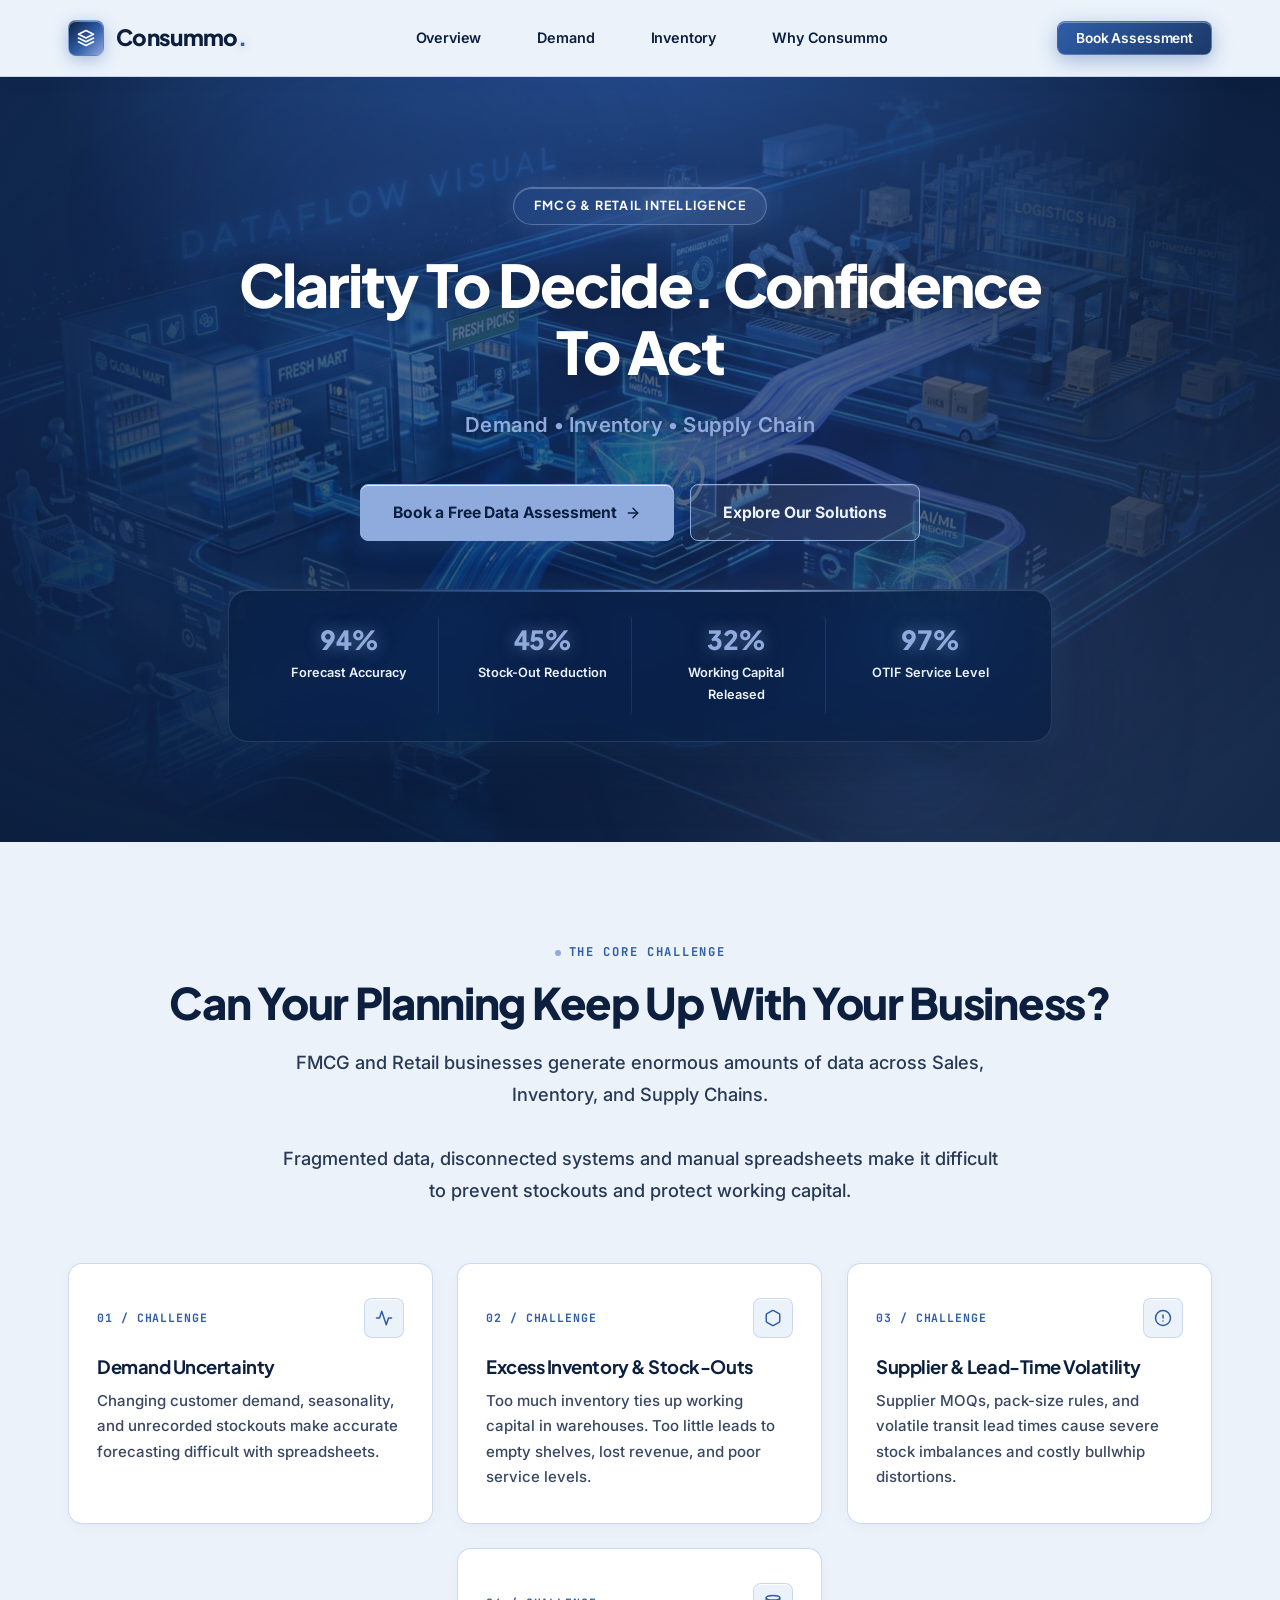
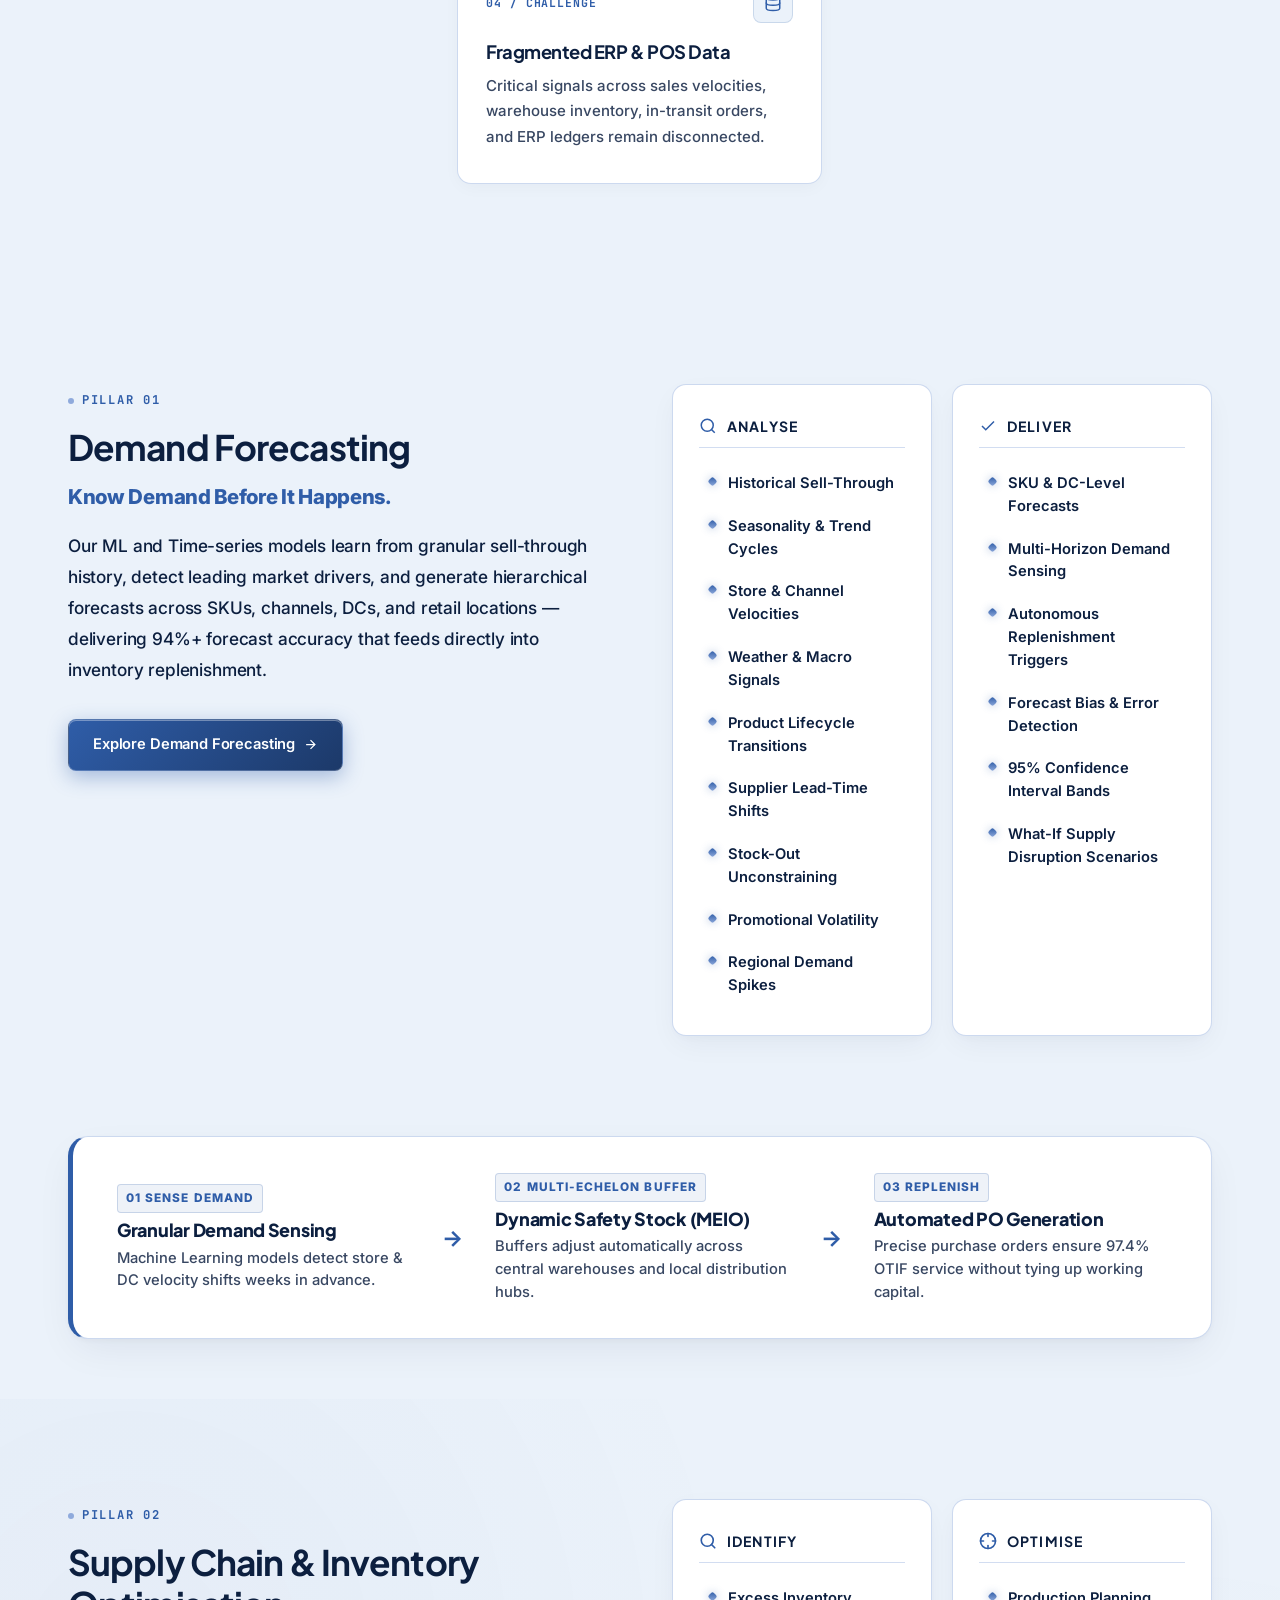
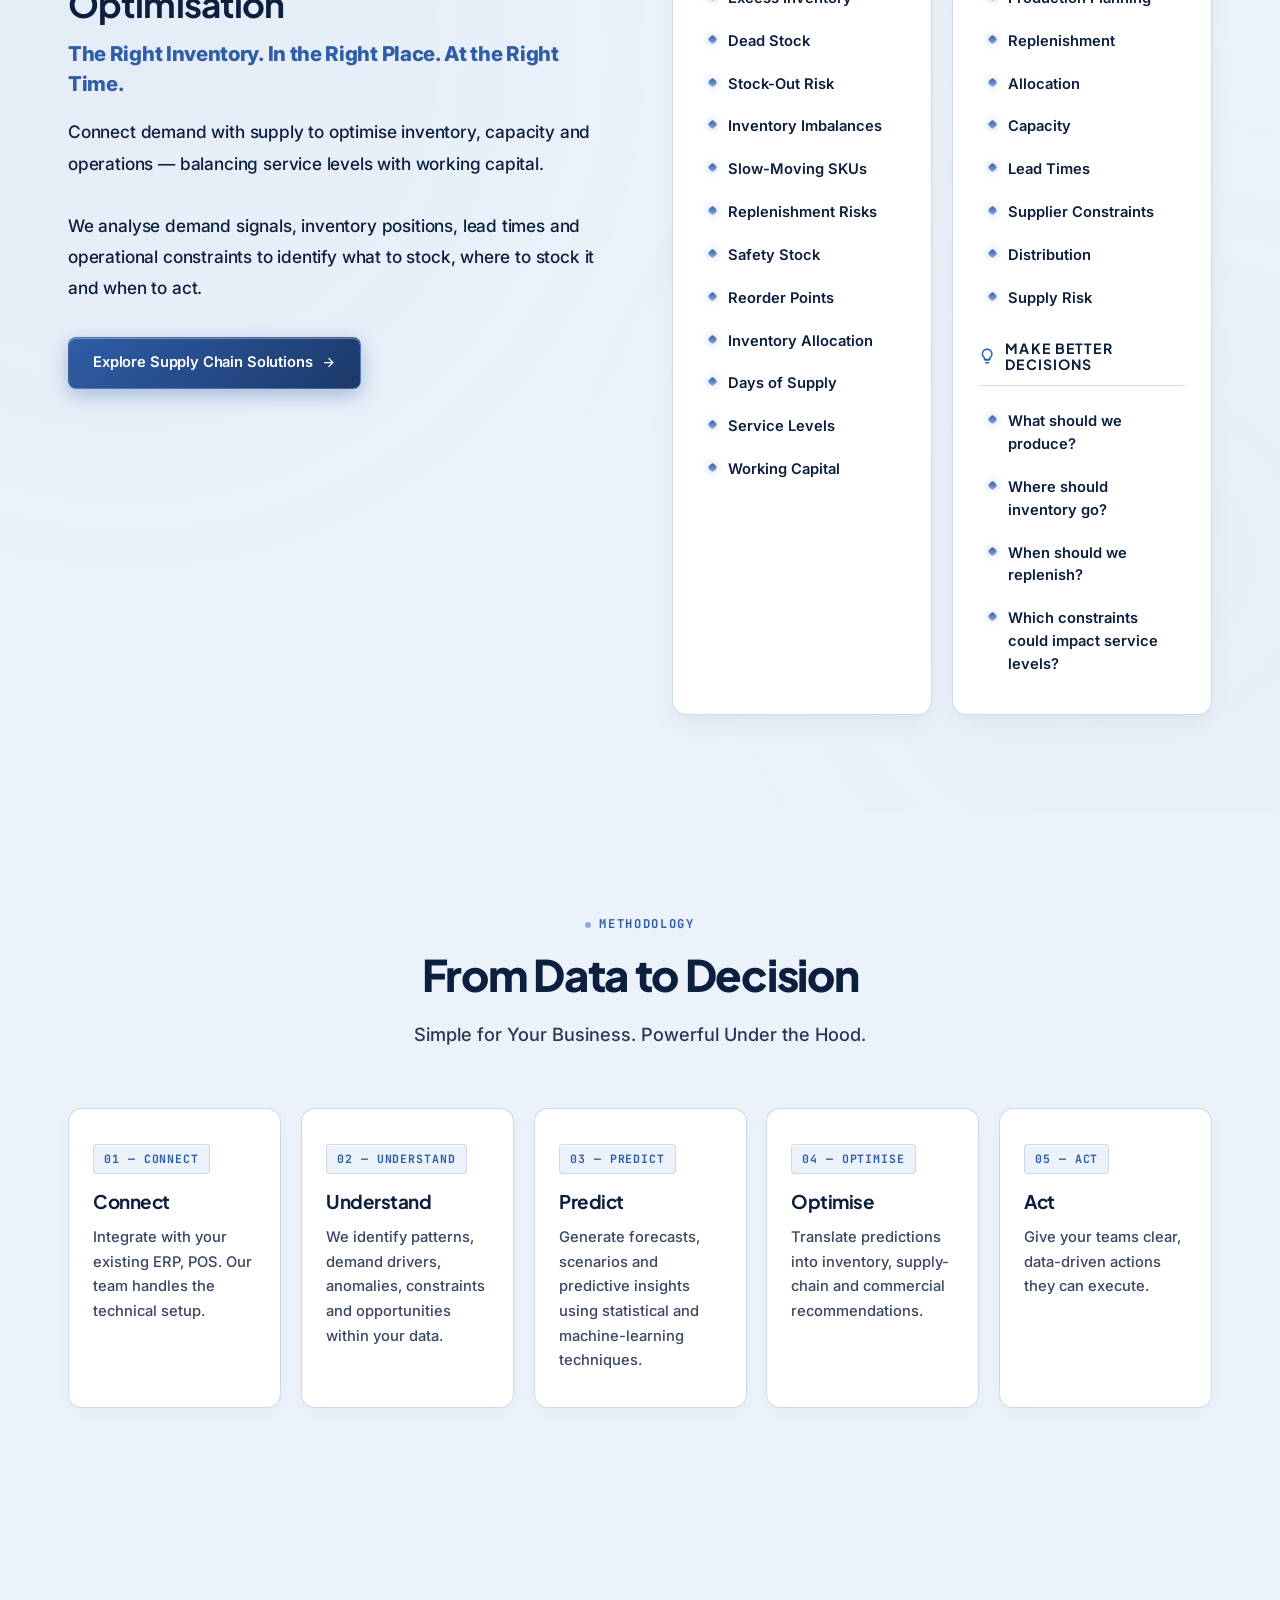
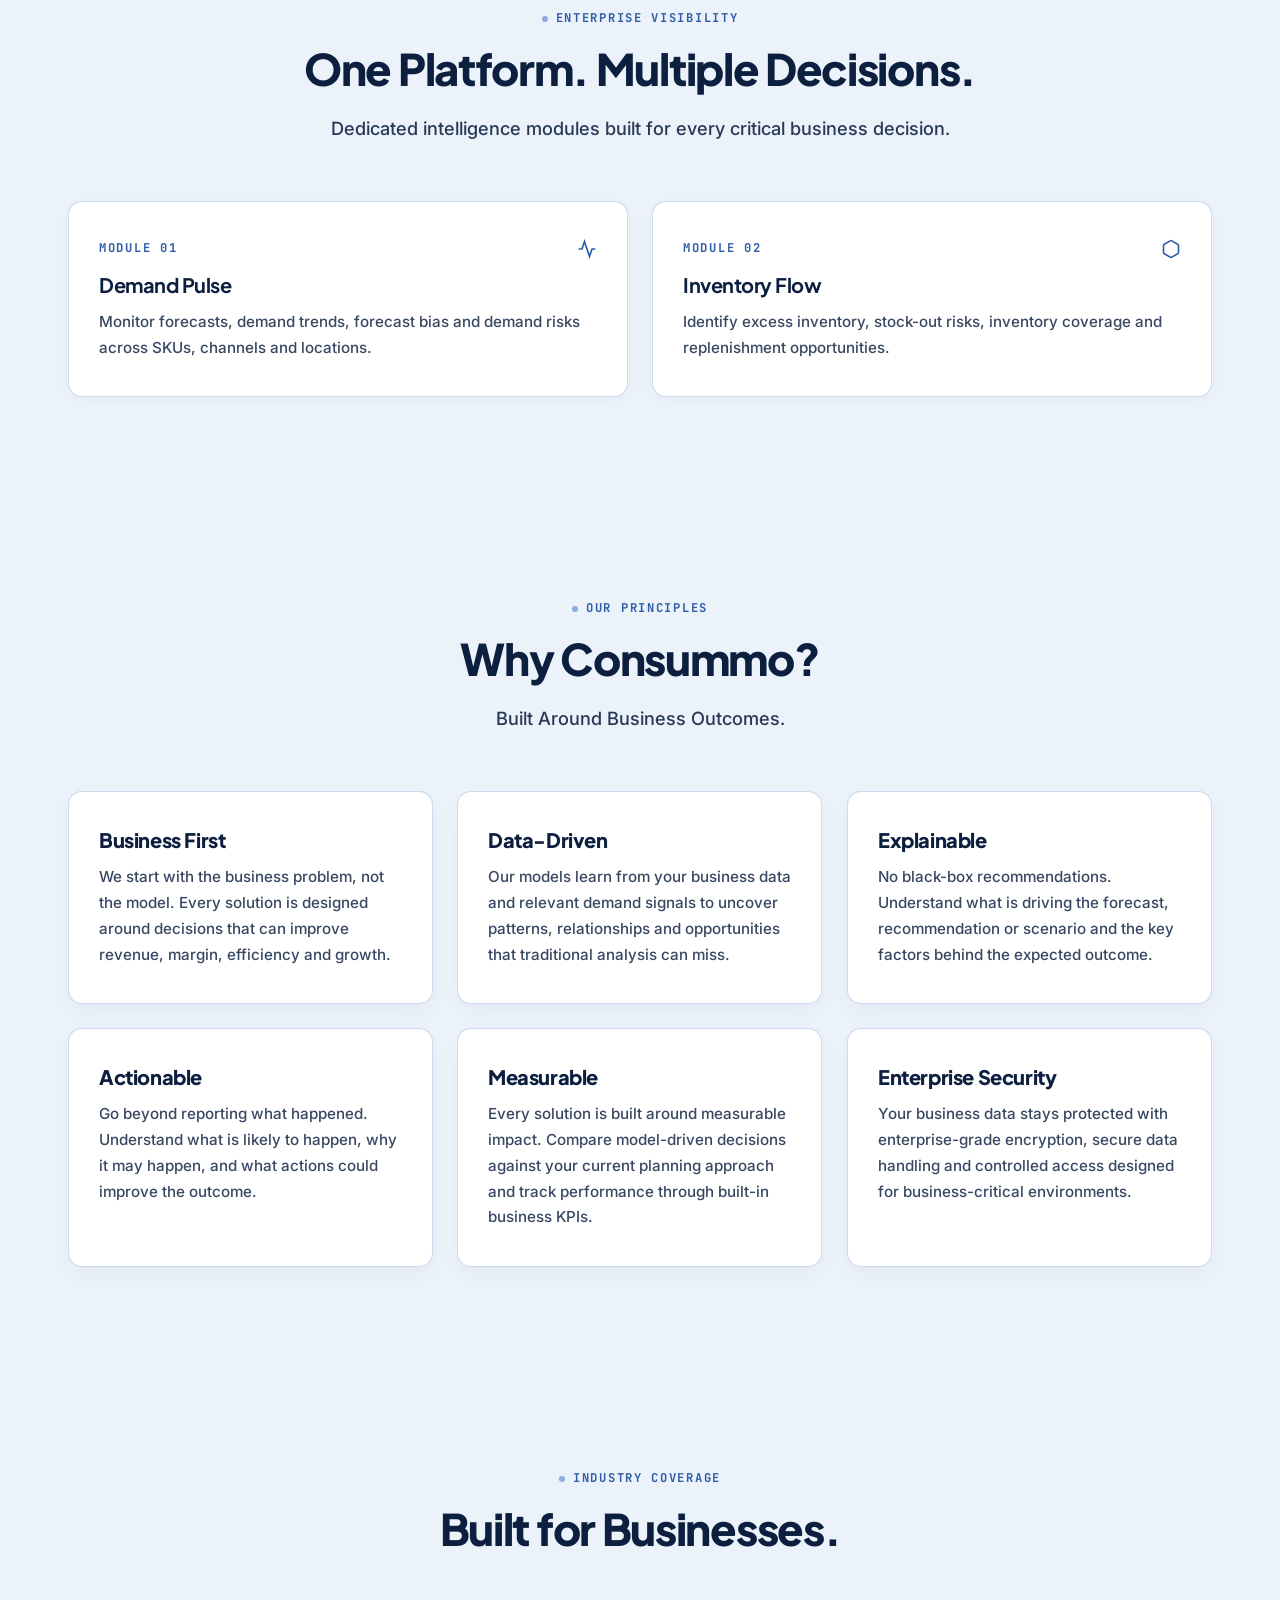
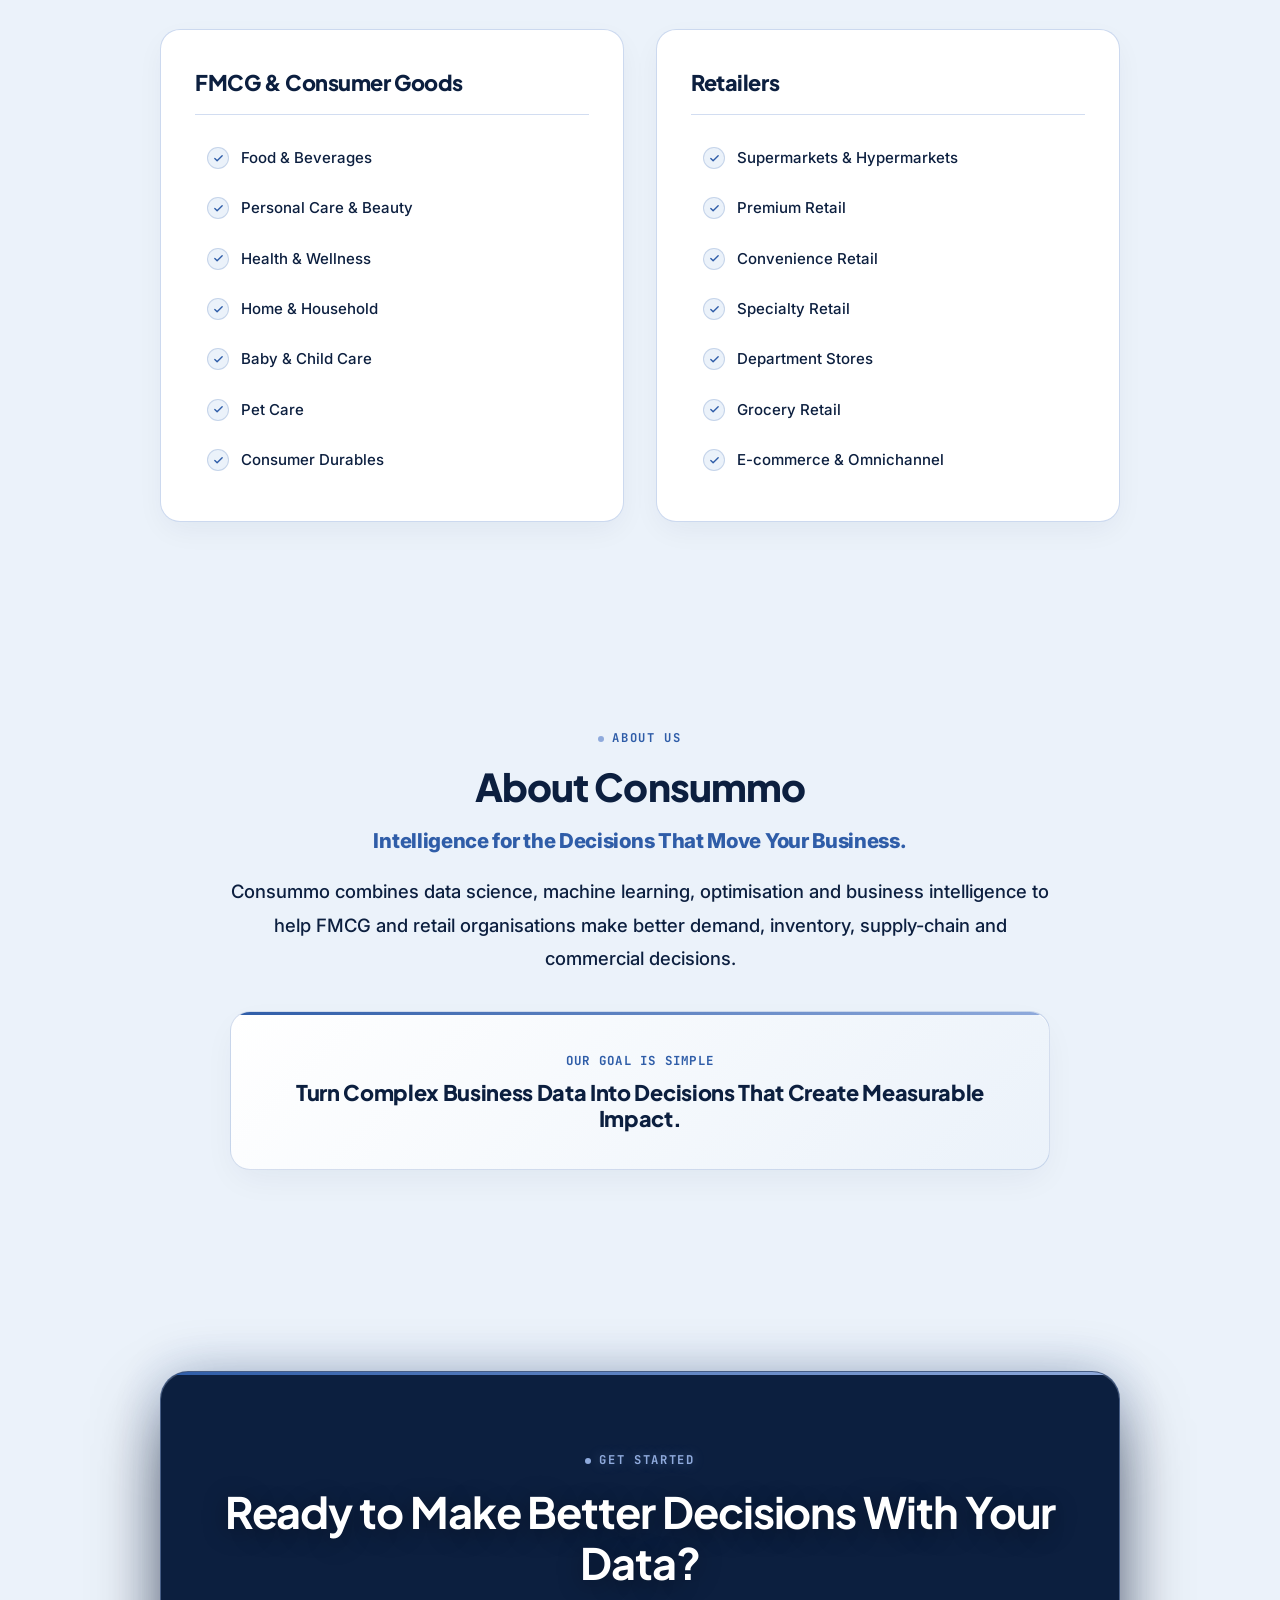
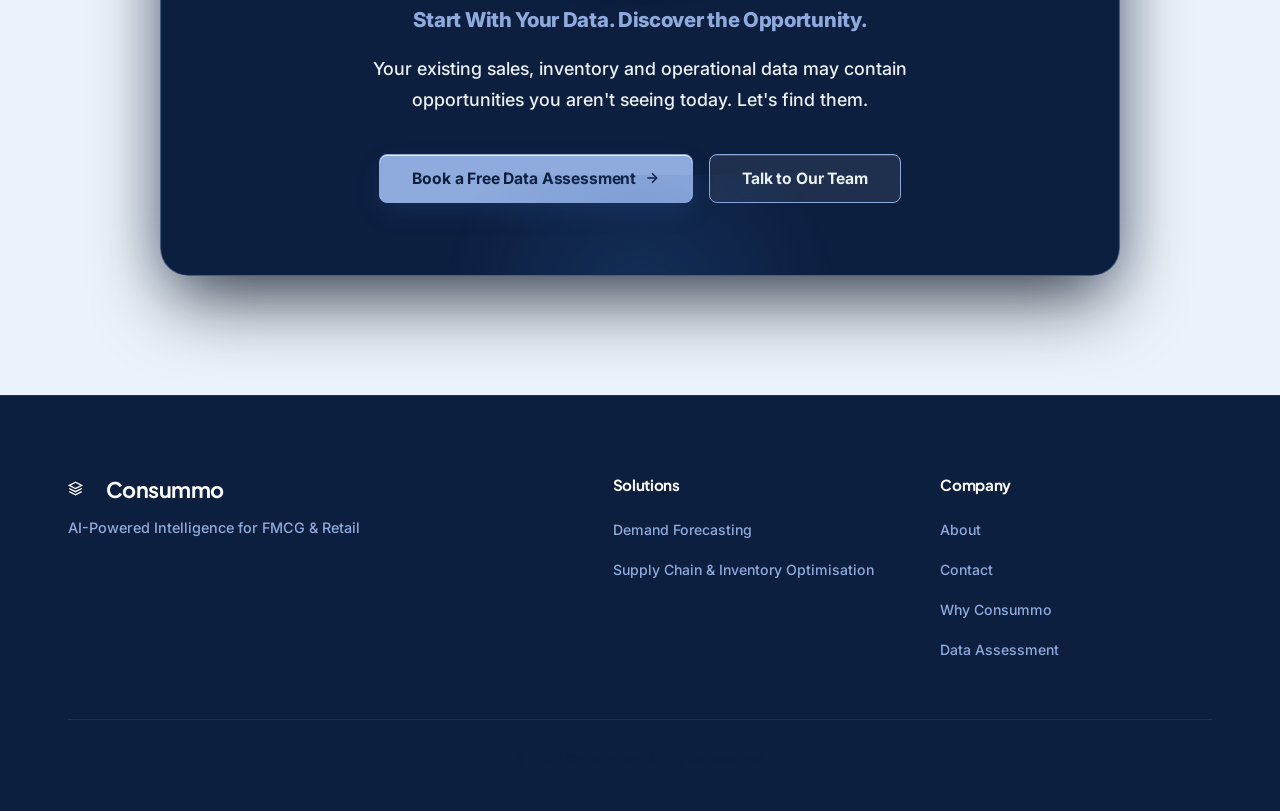
==== commit 691042e2: "Replace canvas overlay with clean transparent 3D motion graphic visual of consumer shopping & supply" ====
--- a/index.html
+++ b/index.html
@@ -63,8 +63,10 @@
     <div class="hero-ambient-orb hero-orb-1"></div>
     <div class="hero-ambient-orb hero-orb-2"></div>
 
-    <!-- Interactive Consumer, Retail & Supply Chain Flow Motion Canvas -->
-    <canvas id="hero-motion-canvas" class="hero-motion-canvas" aria-hidden="true"></canvas>
+    <!-- Transparent 3D Motion Graphic Visual of Consumer Shopping & Supply Chain Flow -->
+    <div class="hero-motion-graphic-bg" aria-hidden="true">
+      <img src="images/supply-chain-motion-graphic.jpg" alt="Consummo Consumer Demand & Supply Chain Intelligence" class="hero-motion-img" loading="eager">
+    </div>
 
     <div class="container hero-content">
       <div class="hero-tag reveal-on-scroll">
--- a/styles.css
+++ b/styles.css
@@ -537,16 +537,49 @@
 
 /* Floating Ambient Orbs */
 
-/* Interactive Consumer & Supply Chain Motion Graphics Canvas */
-.hero-motion-canvas {
+/* Transparent 3D Motion Graphic Visual of Consumer Shopping & Supply Chain Flow */
+.hero-motion-graphic-bg {
   position: absolute;
   top: 0;
   left: 0;
+  right: 0;
+  bottom: 0;
+  overflow: hidden;
+  pointer-events: none;
+  z-index: 1;
+  display: flex;
+  align-items: center;
+  justify-content: center;
+}
+
+.hero-motion-img {
   width: 100%;
   height: 100%;
-  z-index: 1;
-  pointer-events: auto;
-  opacity: 0.9;
+  object-fit: cover;
+  opacity: 0.32;
+  filter: saturate(125%) contrast(1.05);
+  mask-image: radial-gradient(ellipse at 50% 50%, rgba(0, 0, 0, 0.95) 25%, rgba(0, 0, 0, 0.35) 65%, transparent 85%);
+  -webkit-mask-image: radial-gradient(ellipse at 50% 50%, rgba(0, 0, 0, 0.95) 25%, rgba(0, 0, 0, 0.35) 65%, transparent 85%);
+  animation: heroGraphicFloat 12s infinite alternate ease-in-out;
+  will-change: transform;
+}
+
+@keyframes heroGraphicFloat {
+  0% {
+    transform: scale(1) translateY(0);
+  }
+  100% {
+    transform: scale(1.04) translateY(-14px);
+  }
+}
+
+.hero-ambient-orb {
+  z-index: 0;
+}
+
+.hero-content {
+  position: relative;
+  z-index: 2;
 }
 
 .hero-ambient-orb {
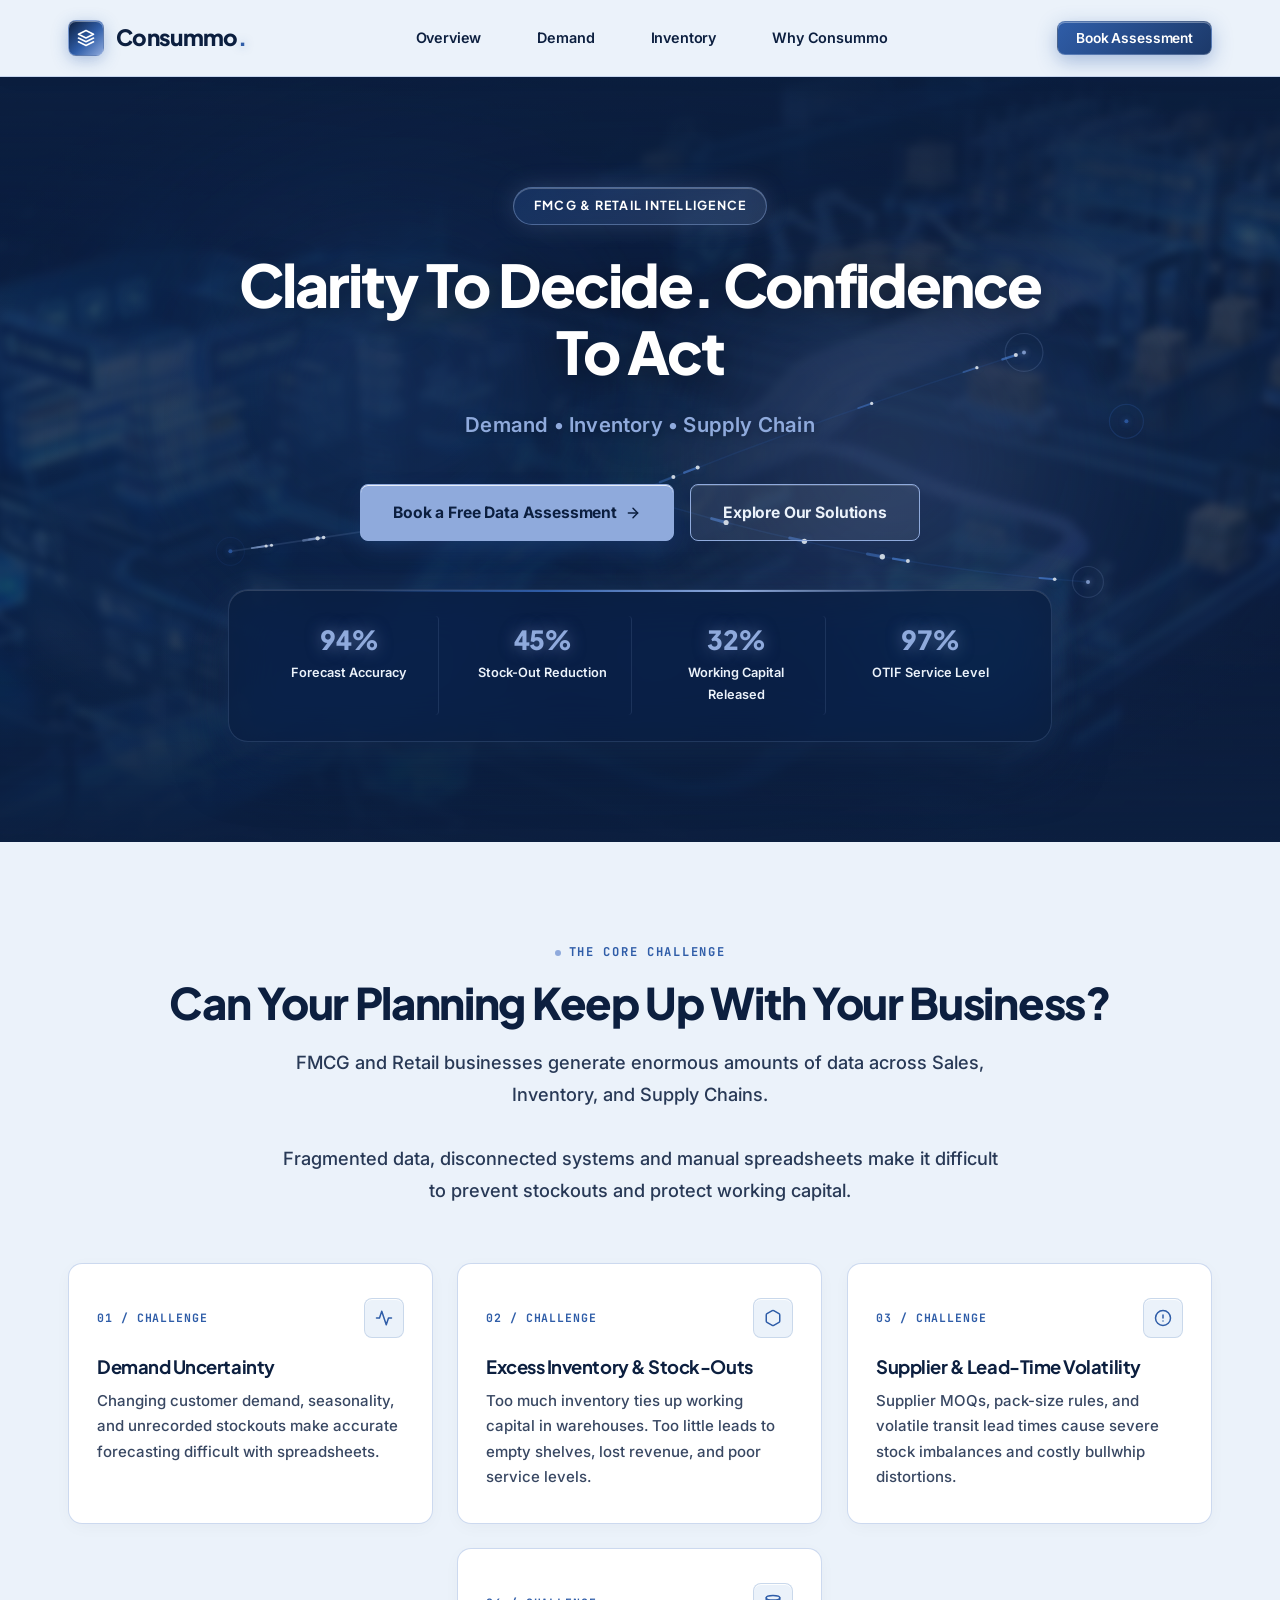
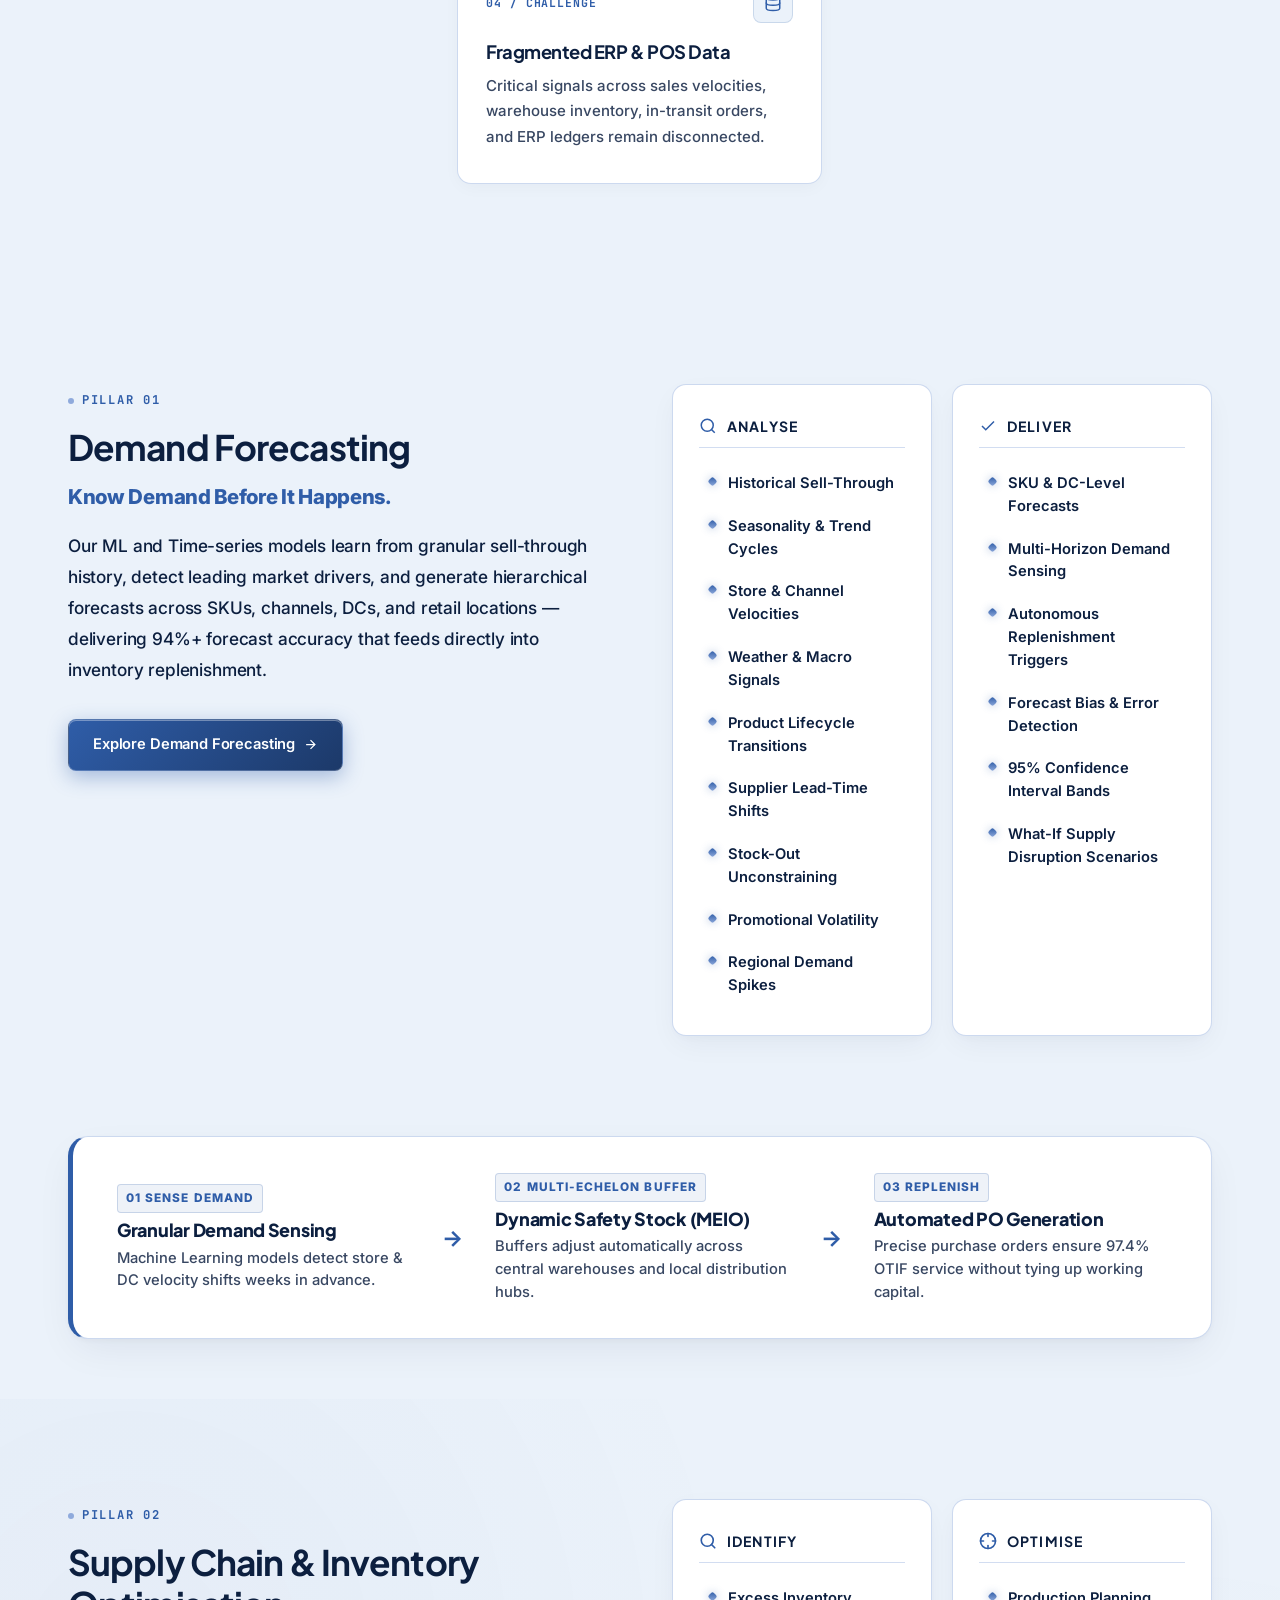
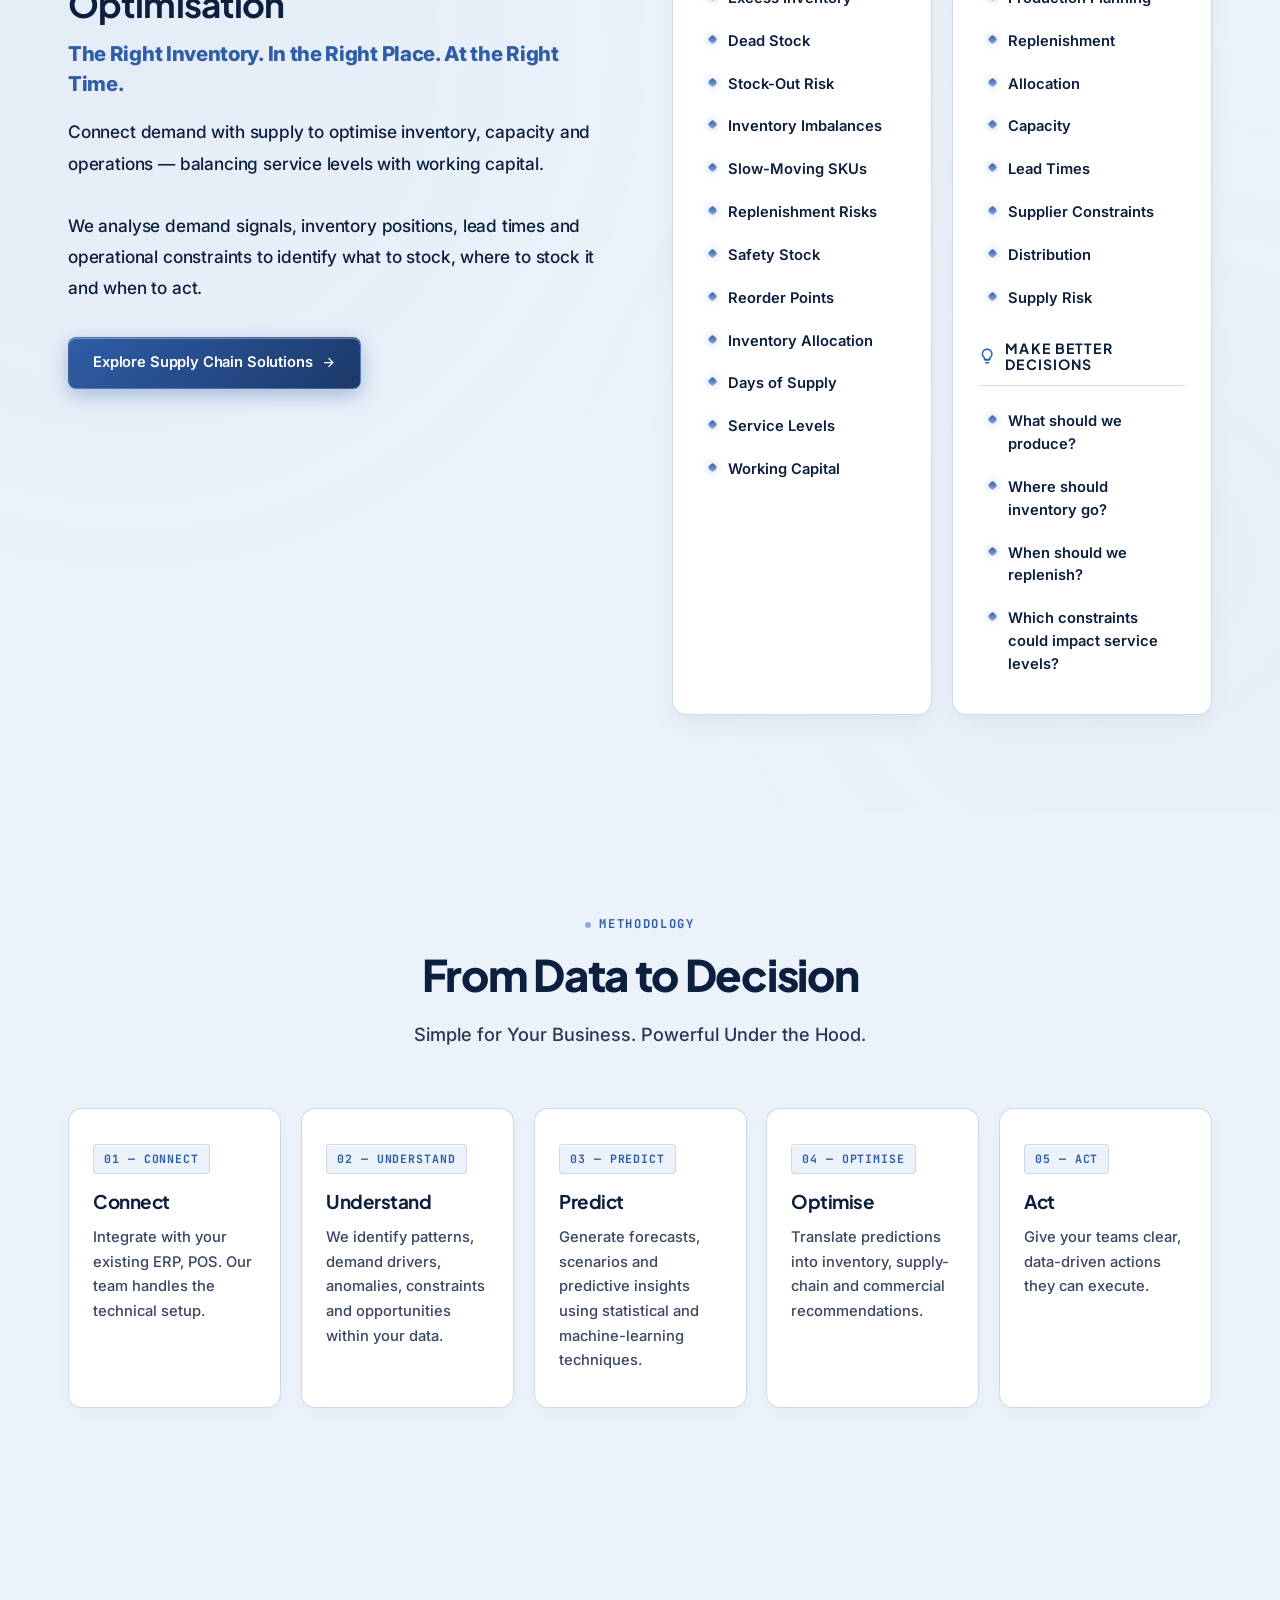
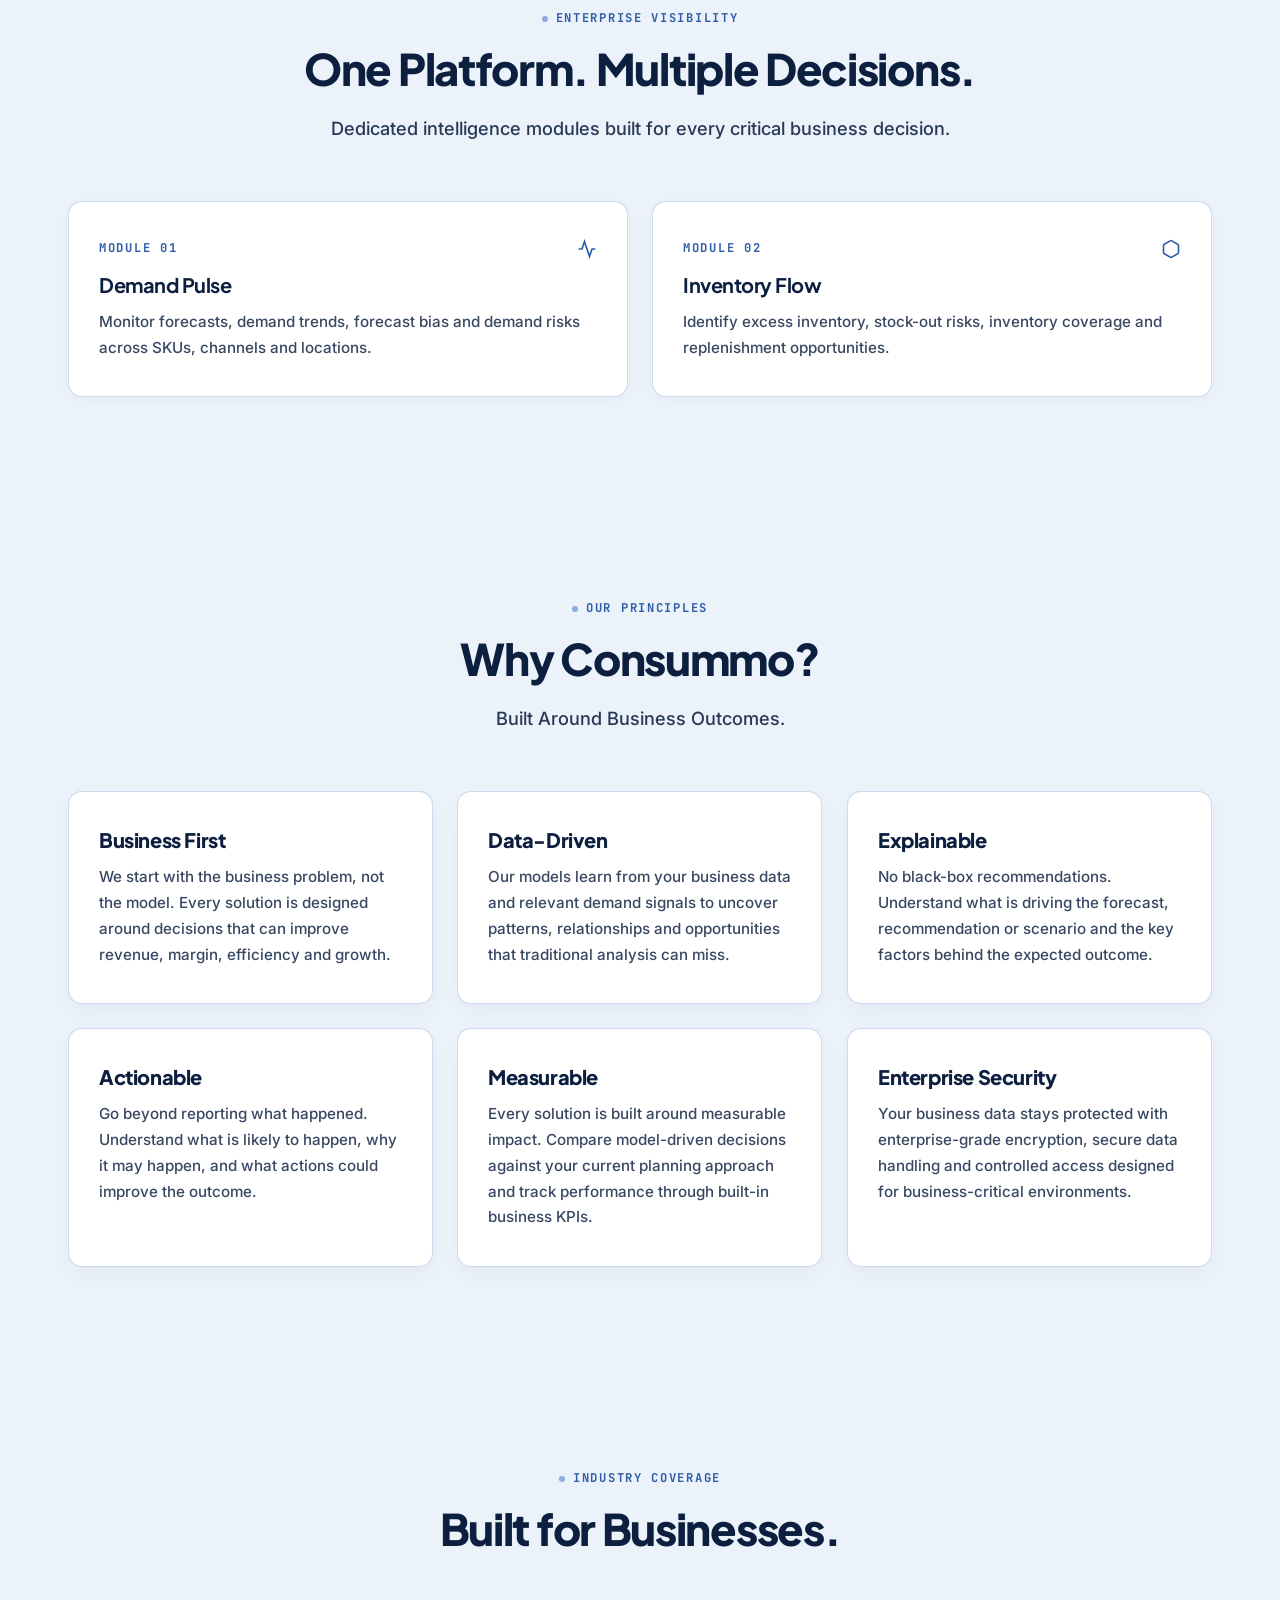
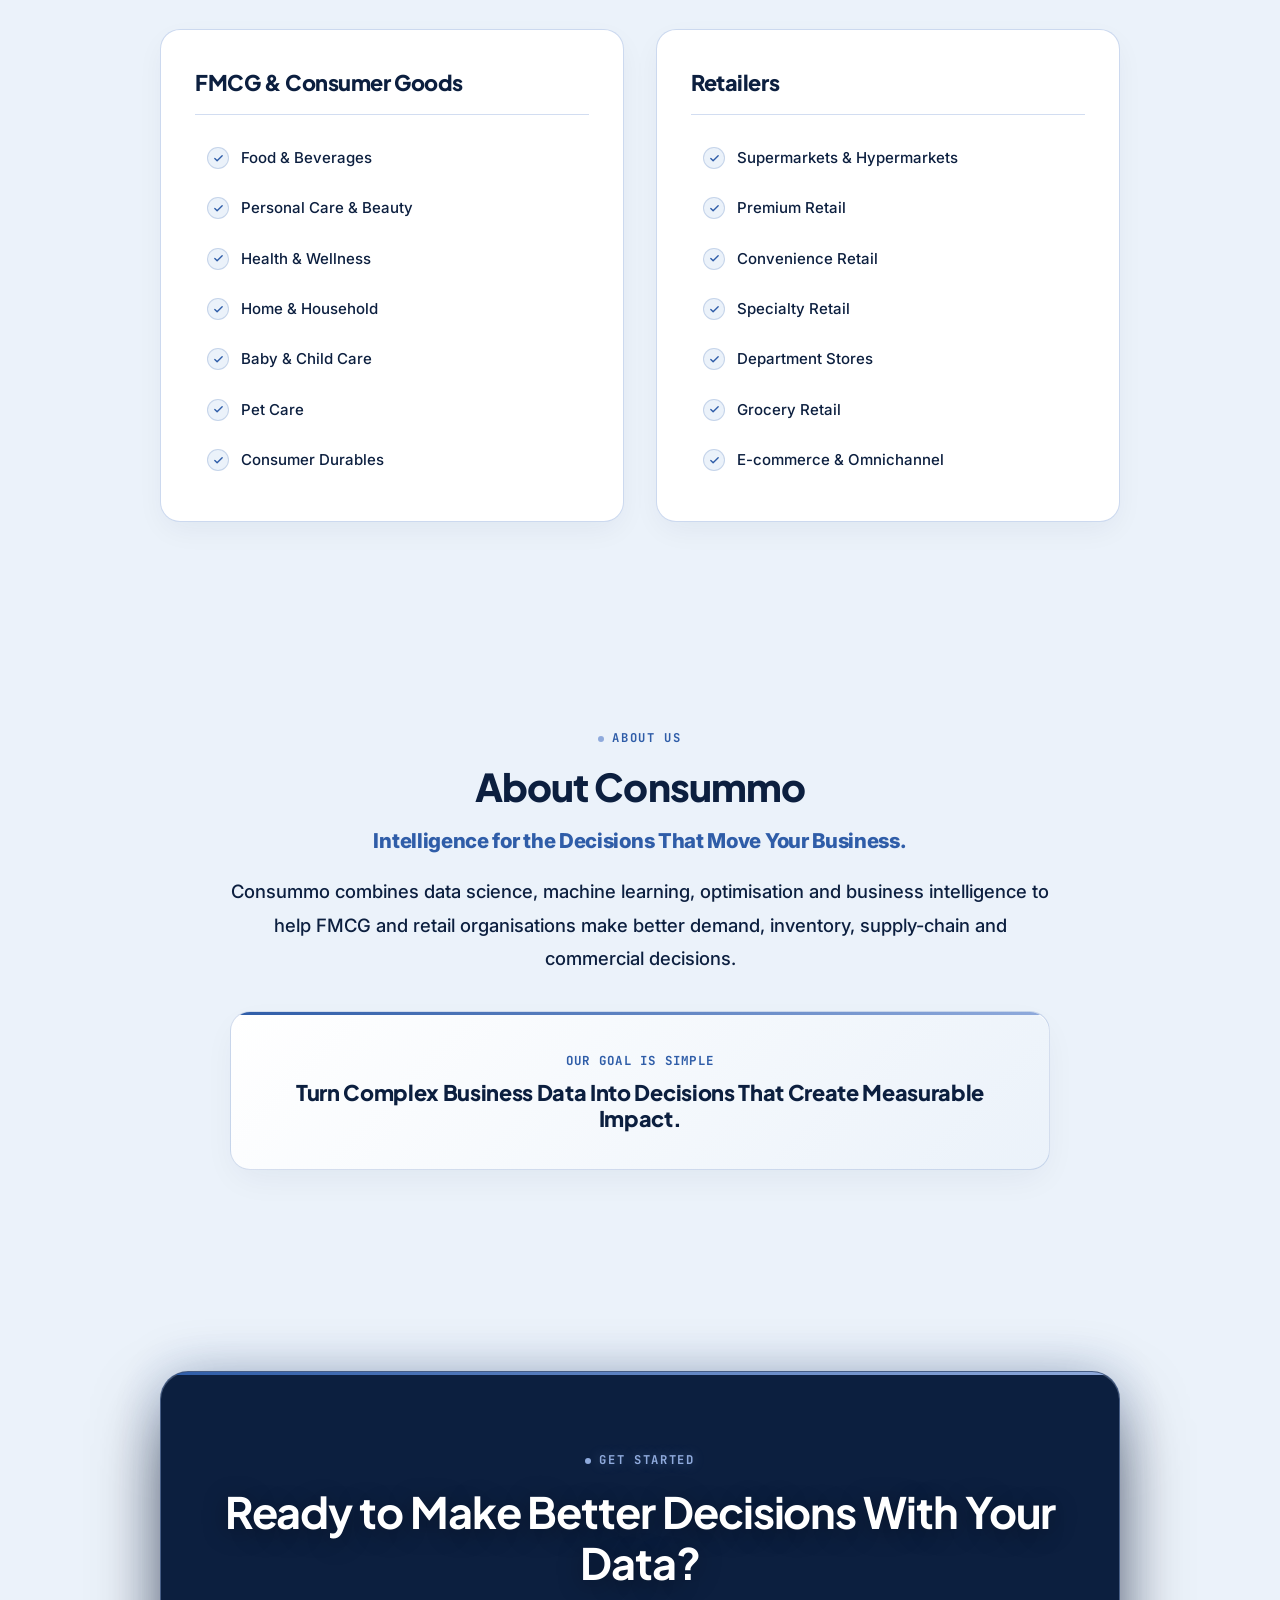
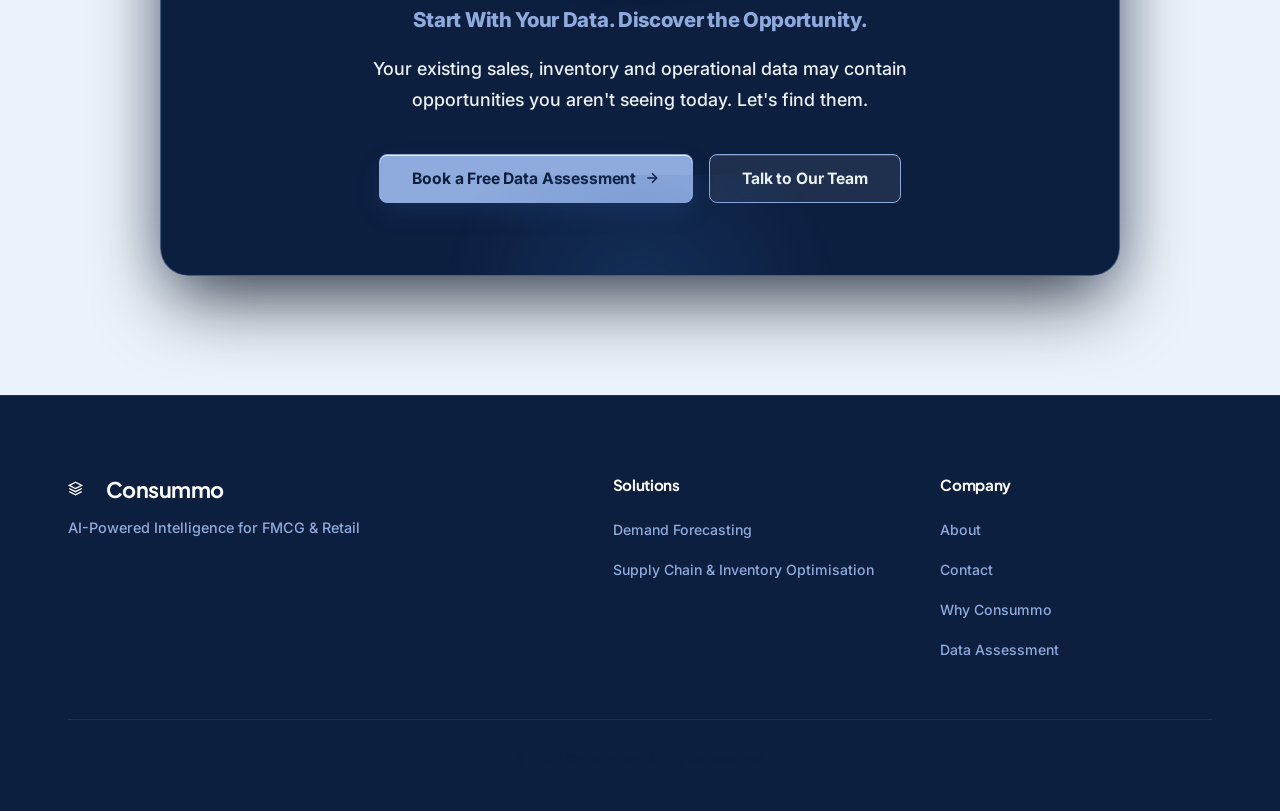
==== commit ce1932d5: "Enhance hero background: remove DATAFLOW VISUAL text, add 4px blur, layered dark navy scrim, and sub" ====
--- a/index.html
+++ b/index.html
@@ -63,10 +63,19 @@
     <div class="hero-ambient-orb hero-orb-1"></div>
     <div class="hero-ambient-orb hero-orb-2"></div>
 
-    <!-- Transparent 3D Motion Graphic Visual of Consumer Shopping & Supply Chain Flow -->
-    <div class="hero-motion-graphic-bg" aria-hidden="true">
-      <img src="images/supply-chain-motion-graphic.jpg" alt="Consummo Consumer Demand & Supply Chain Intelligence" class="hero-motion-img" loading="eager">
-    </div>
+        <!-- Separate Absolutely Positioned Background Layer (3-5px Blur + Layered Dark Navy Overlay) -->
+    <div class="hero-bg-visual-wrapper" id="hero-bg-wrapper" aria-hidden="true">
+      <div class="hero-motion-graphic-bg">
+        <img src="images/supply-chain-motion-graphic.jpg" alt="Consummo FMCG Retail & Supply Chain Intelligence" class="hero-motion-img" loading="eager">
+      </div>
+      <!-- Layered Dark Navy-Blue Overlay & Headline Readability Scrim -->
+      <div class="hero-navy-backdrop-overlay"></div>
+      <div class="hero-ambient-blue-glow hero-glow-left"></div>
+      <div class="hero-ambient-blue-glow hero-glow-right"></div>
+    </div>
+
+    <!-- Subtle Animated Supply Chain Conduits & Flow Particles -->
+    <canvas id="hero-subtle-motion-canvas" class="hero-subtle-motion-canvas" aria-hidden="true"></canvas>
 
     <div class="container hero-content">
       <div class="hero-tag reveal-on-scroll">
--- a/styles.css
+++ b/styles.css
@@ -537,8 +537,22 @@
 
 /* Floating Ambient Orbs */
 
-/* Transparent 3D Motion Graphic Visual of Consumer Shopping & Supply Chain Flow */
-.hero-motion-graphic-bg {
+/* ==========================================================================
+   Hero Section - Background Visualization & Readability Architecture
+   ========================================================================== */
+
+.hero-section {
+  padding: 110px 0 100px;
+  background: #0C1F3F; /* Deep Midnight Navy base */
+  color: #ffffff;
+  text-align: center;
+  position: relative;
+  overflow: hidden;
+  border-bottom: none;
+}
+
+/* Separate Absolutely Positioned Background Layer */
+.hero-bg-visual-wrapper {
   position: absolute;
   top: 0;
   left: 0;
@@ -547,39 +561,121 @@
   overflow: hidden;
   pointer-events: none;
   z-index: 1;
+  will-change: transform;
+}
+
+/* Background Image with 3-5px Blur and Scale to prevent edge bleeding */
+.hero-motion-graphic-bg {
+  position: absolute;
+  top: -6%;
+  left: -6%;
+  width: 112%;
+  height: 112%;
   display: flex;
   align-items: center;
   justify-content: center;
+  filter: blur(4px); /* 3-5px blur keeps warehouse/stores recognizable without competing with text */
+  transform: scale(1.04);
 }
 
 .hero-motion-img {
   width: 100%;
   height: 100%;
   object-fit: cover;
-  opacity: 0.32;
-  filter: saturate(125%) contrast(1.05);
-  mask-image: radial-gradient(ellipse at 50% 50%, rgba(0, 0, 0, 0.95) 25%, rgba(0, 0, 0, 0.35) 65%, transparent 85%);
-  -webkit-mask-image: radial-gradient(ellipse at 50% 50%, rgba(0, 0, 0, 0.95) 25%, rgba(0, 0, 0, 0.35) 65%, transparent 85%);
-  animation: heroGraphicFloat 12s infinite alternate ease-in-out;
-  will-change: transform;
-}
-
-@keyframes heroGraphicFloat {
-  0% {
-    transform: scale(1) translateY(0);
-  }
-  100% {
-    transform: scale(1.04) translateY(-14px);
-  }
-}
-
-.hero-ambient-orb {
-  z-index: 0;
-}
-
+  object-position: center 38%;
+  opacity: 0.52; /* Distinctly visible retail stores, warehouse shelves & conveyor belts */
+  filter: saturate(118%) contrast(1.08);
+}
+
+/* Layered Dark Navy Overlay: Strong darkening behind headline & CTAs */
+.hero-navy-backdrop-overlay {
+  position: absolute;
+  top: 0;
+  left: 0;
+  right: 0;
+  bottom: 0;
+  background: 
+    /* Center focal darkening right behind headline and CTA buttons */
+    radial-gradient(ellipse at 50% 46%, rgba(12, 31, 63, 0.88) 0%, rgba(12, 31, 63, 0.68) 45%, rgba(12, 31, 63, 0.42) 80%),
+    /* Top and bottom vignettes to anchor header and trust strip */
+    linear-gradient(180deg, rgba(12, 31, 63, 0.78) 0%, transparent 22%, transparent 72%, rgba(12, 31, 63, 0.96) 100%),
+    /* Deep midnight navy ambient tint */
+    rgba(12, 31, 63, 0.32);
+  pointer-events: none;
+}
+
+/* Ambient Blue & Cyan Lighting Glows (Slow Breathing Light Gradients) */
+.hero-ambient-blue-glow {
+  position: absolute;
+  width: 580px;
+  height: 340px;
+  border-radius: 50%;
+  filter: blur(85px);
+  pointer-events: none;
+  opacity: 0.25;
+  animation: ambientGlowPulse 14s infinite alternate ease-in-out;
+}
+
+.hero-glow-left {
+  top: 18%;
+  left: 8%;
+  background: radial-gradient(circle, #2F5DA8 0%, transparent 70%);
+}
+
+.hero-glow-right {
+  top: 28%;
+  right: 8%;
+  background: radial-gradient(circle, #8FAADC 0%, transparent 70%);
+  animation-delay: -7s;
+}
+
+@keyframes ambientGlowPulse {
+  0% { transform: scale(1) translate(0, 0); opacity: 0.20; }
+  50% { transform: scale(1.15) translate(22px, -14px); opacity: 0.32; }
+  100% { transform: scale(0.95) translate(-14px, 20px); opacity: 0.18; }
+}
+
+/* Subtle Animated Motion Graphics Canvas (Pathways, Pulses, Particles) */
+.hero-subtle-motion-canvas {
+  position: absolute;
+  top: 0;
+  left: 0;
+  width: 100%;
+  height: 100%;
+  pointer-events: none;
+  z-index: 2;
+  opacity: 0.85;
+}
+
+/* Foreground Container - High Z-Index, Crisp & Clean */
 .hero-content {
   position: relative;
-  z-index: 2;
+  z-index: 10;
+  max-width: 880px;
+  margin: 0 auto;
+}
+
+.hero-title {
+  font-size: clamp(2.5rem, 4.6vw, 4rem);
+  font-weight: 800;
+  line-height: 1.14;
+  margin-bottom: 24px;
+  letter-spacing: -0.035em;
+  color: #ffffff;
+  text-shadow: 0 4px 28px rgba(12, 31, 63, 0.95), 0 2px 10px rgba(0, 0, 0, 0.85);
+}
+
+.hero-desc {
+  font-size: 1.28rem;
+  font-weight: 600;
+  color: #8FAADC;
+  line-height: 1.6;
+  margin-bottom: 42px;
+  max-width: 760px;
+  margin-left: auto;
+  margin-right: auto;
+  letter-spacing: 0.01em;
+  text-shadow: 0 2px 14px rgba(12, 31, 63, 0.95);
 }
 
 .hero-ambient-orb {
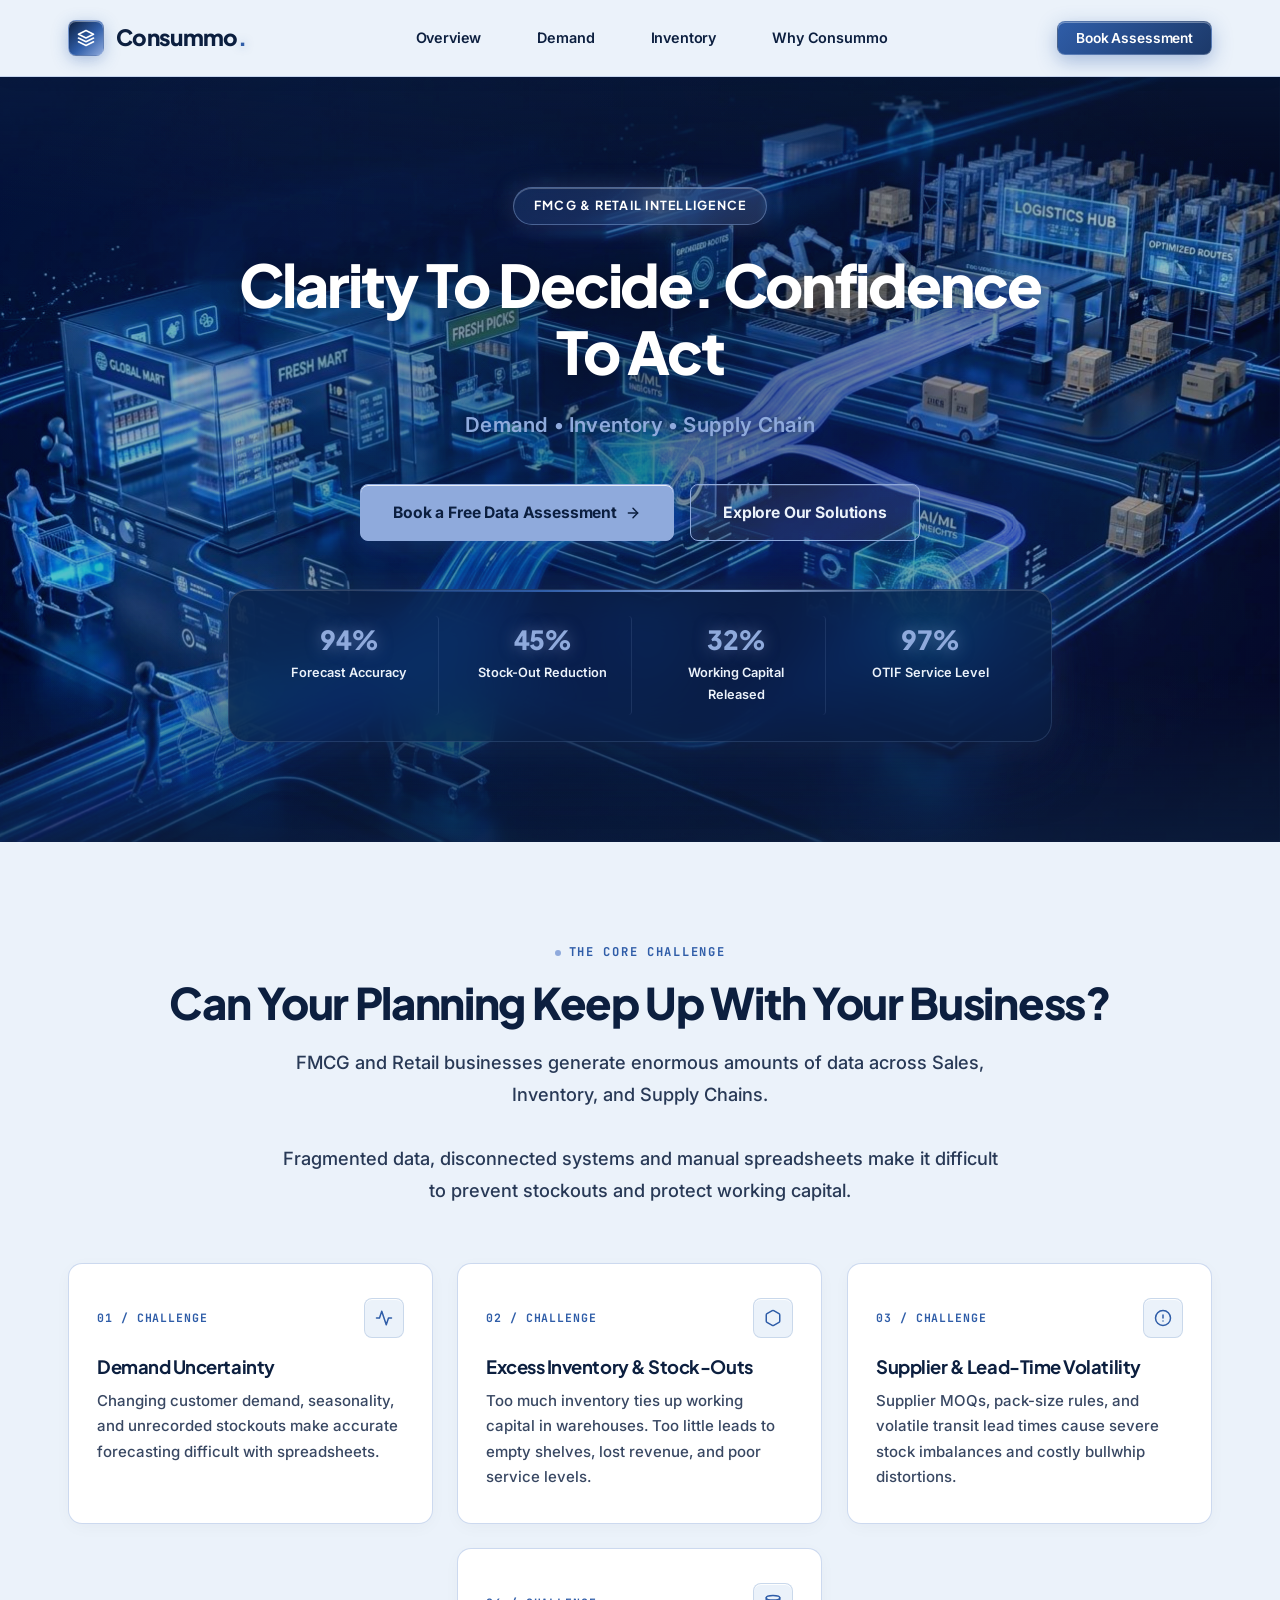
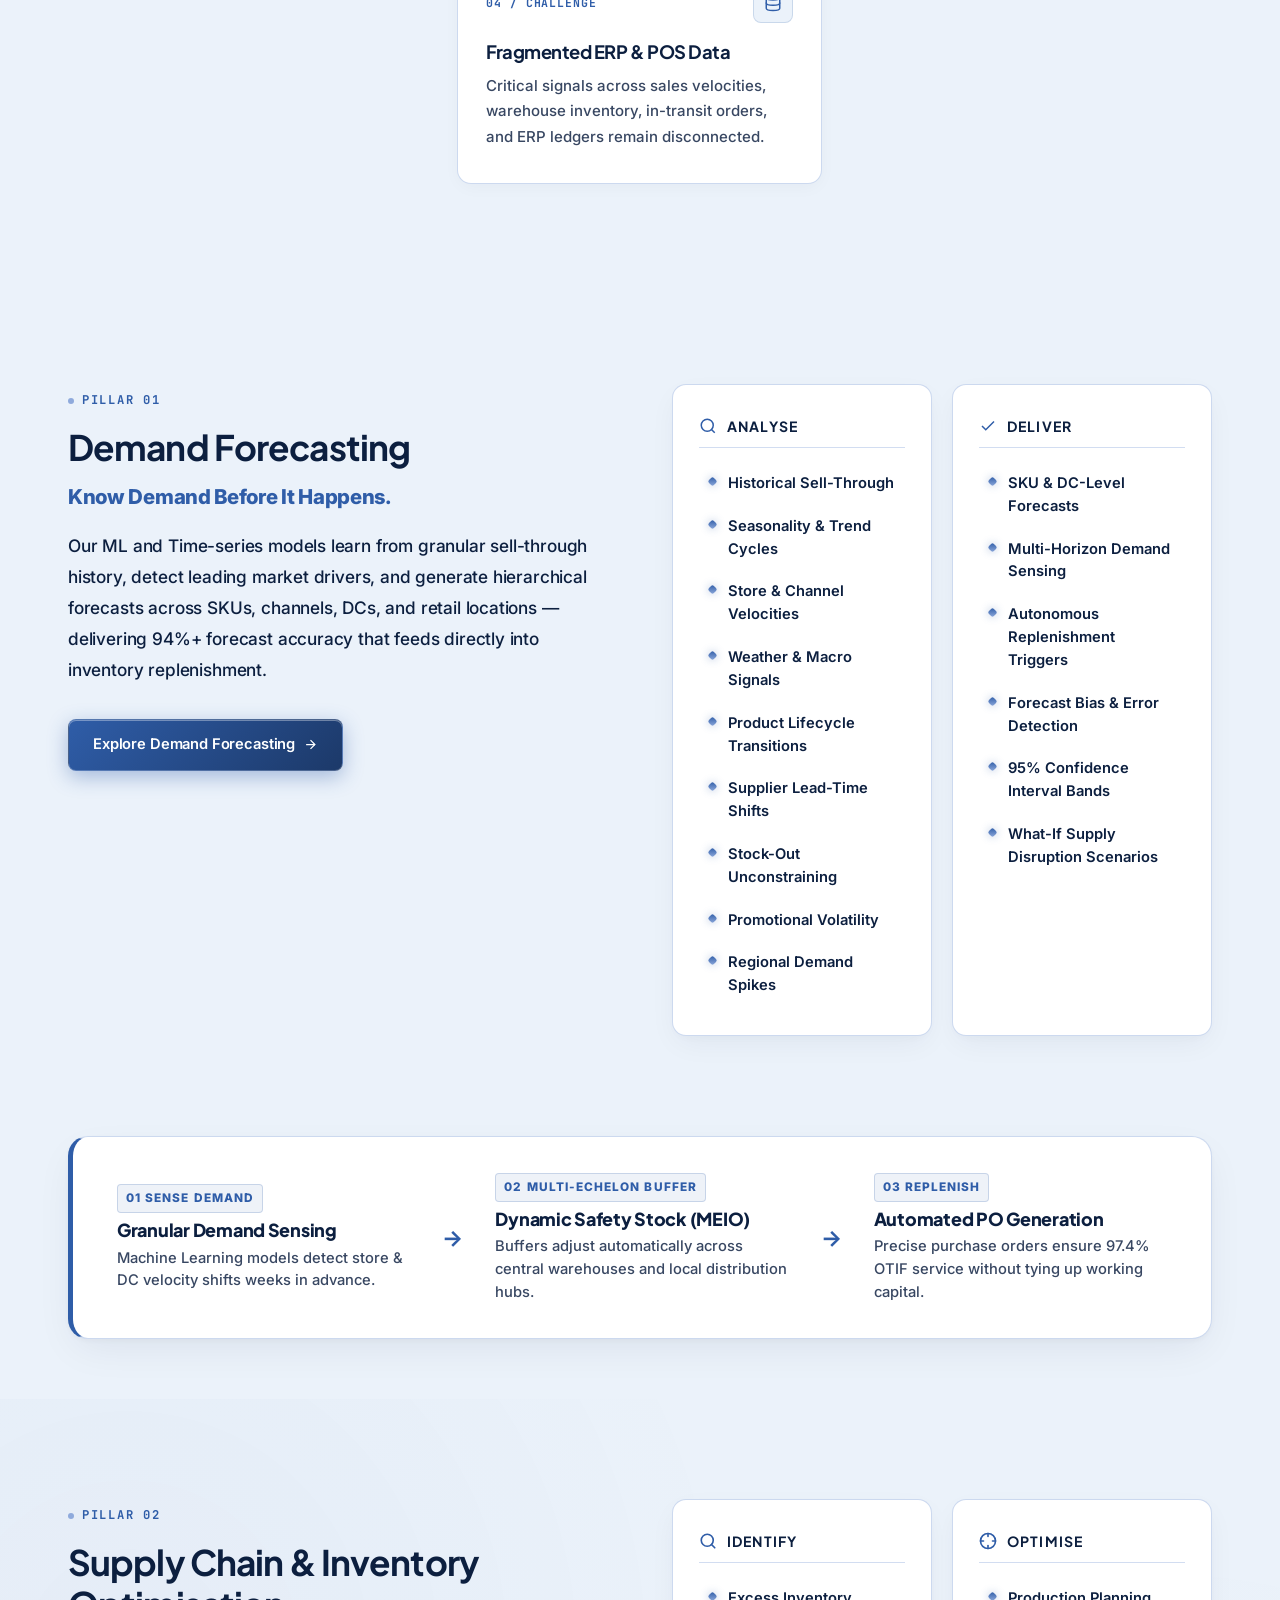
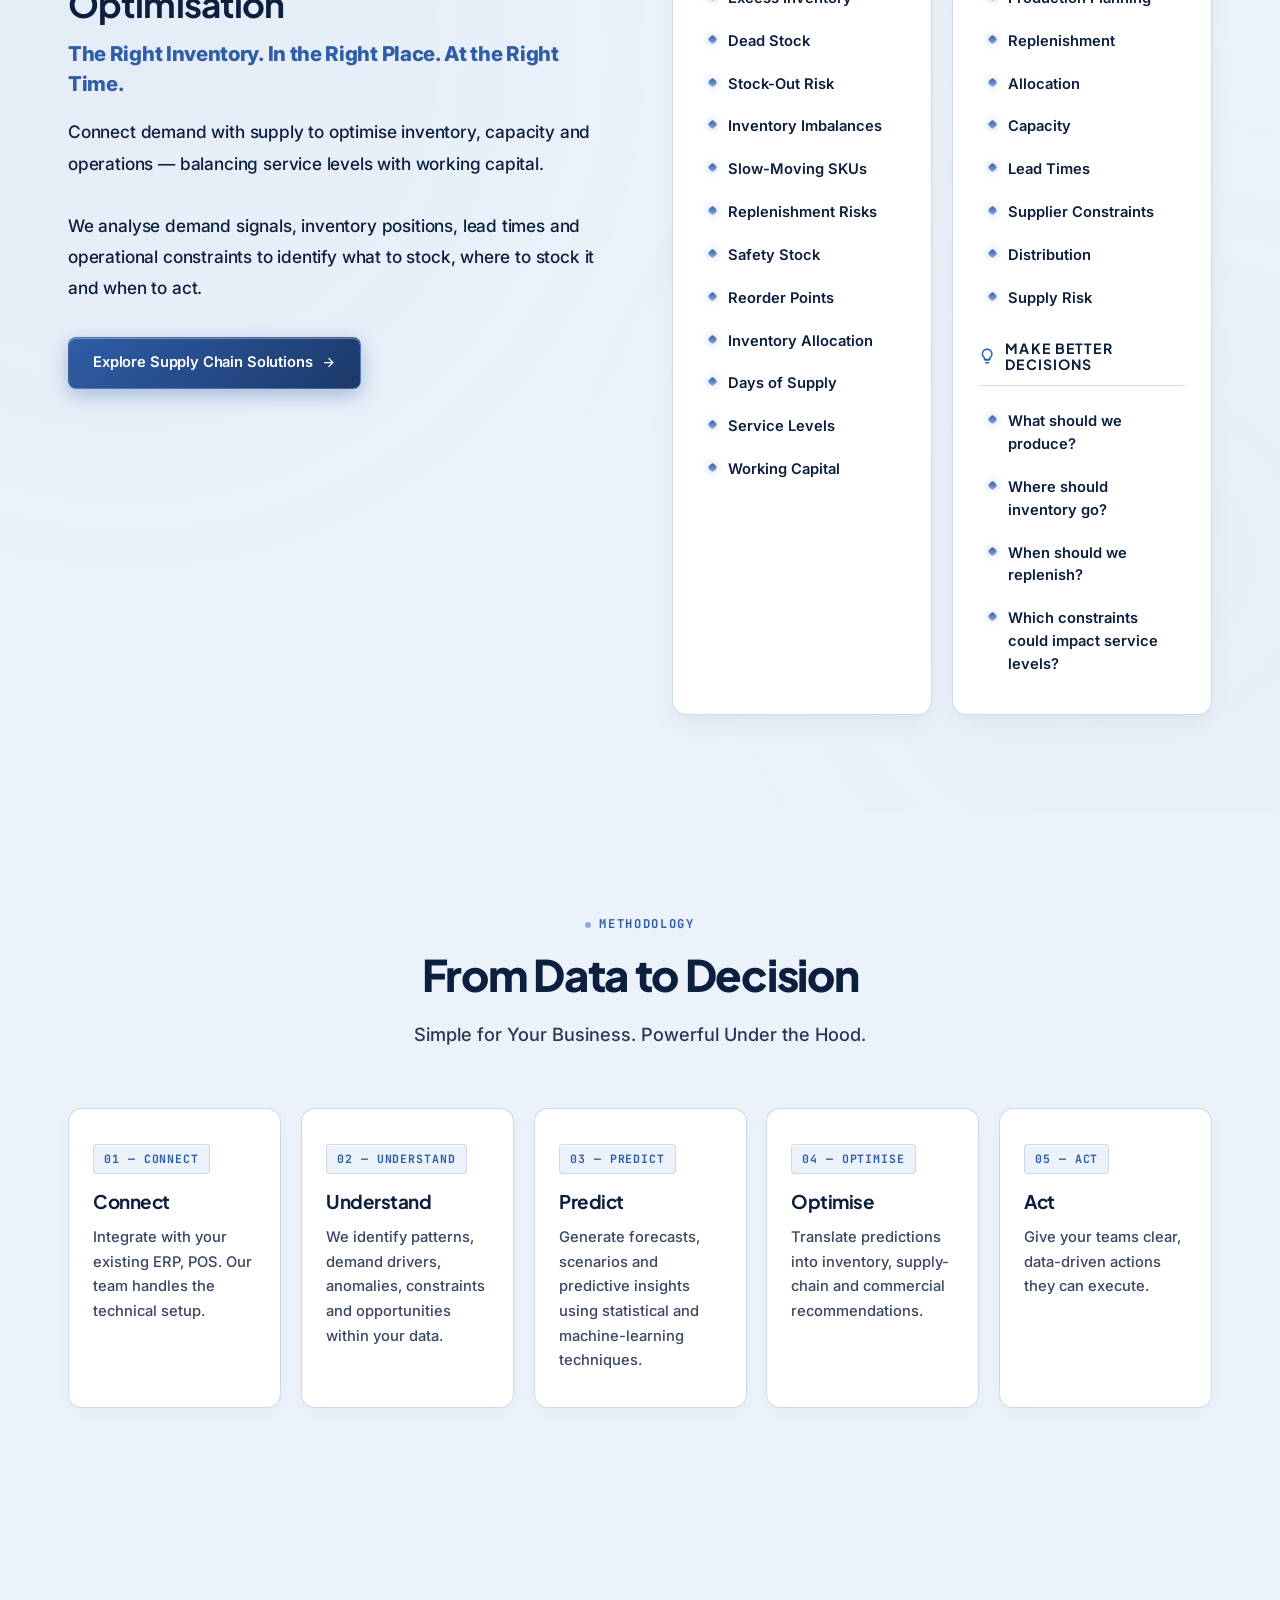
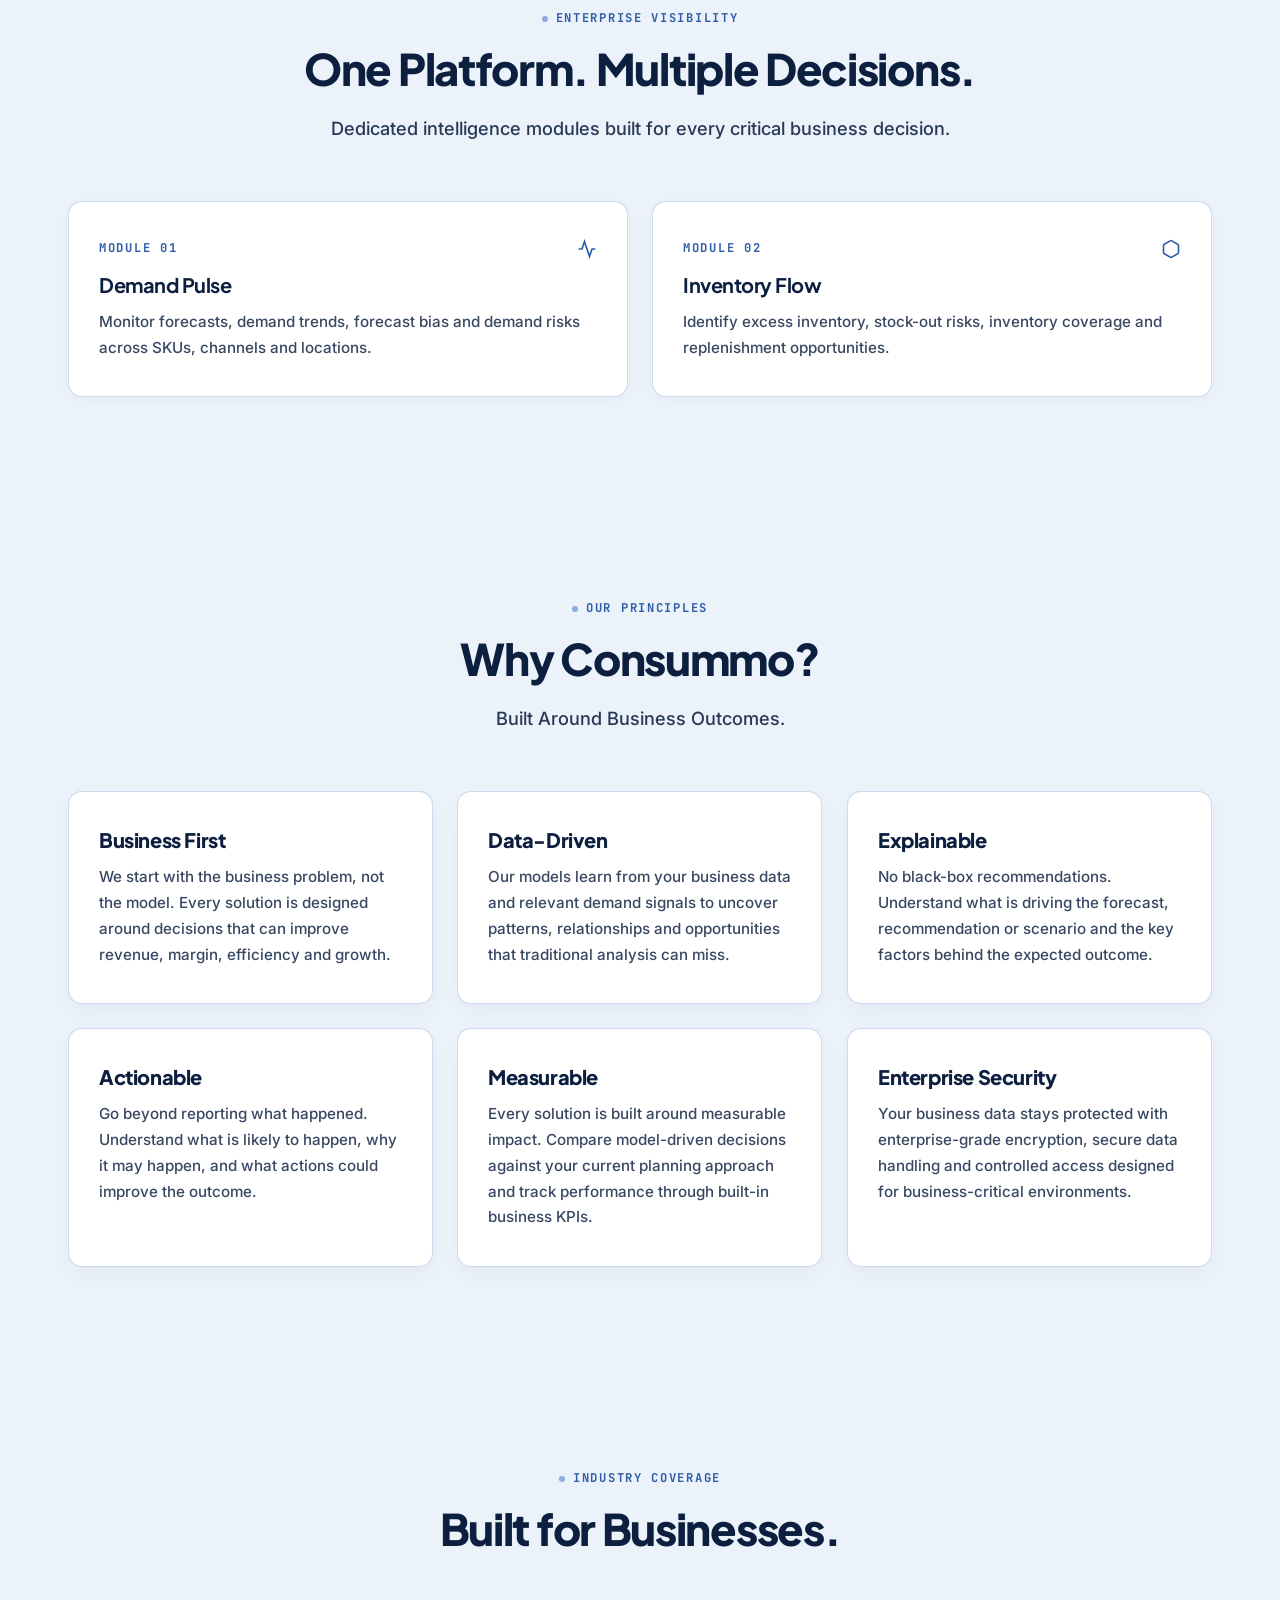
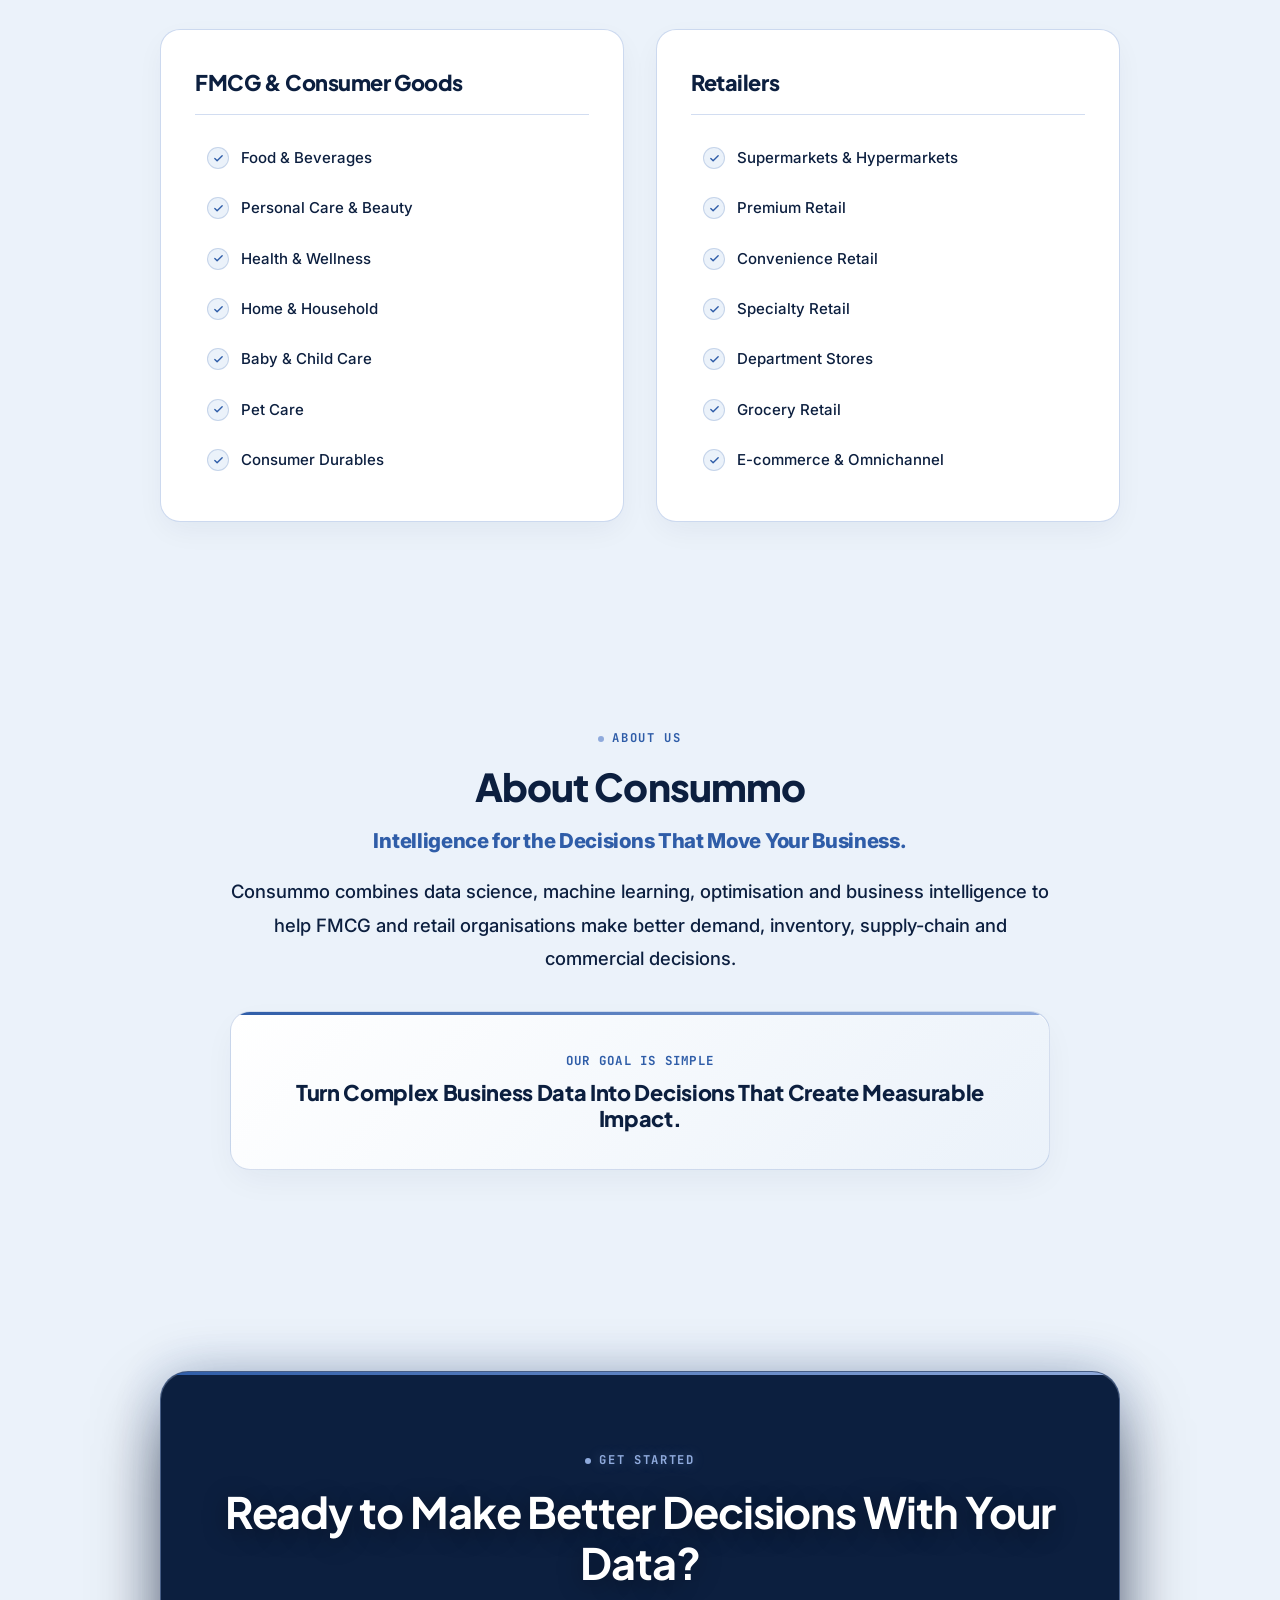
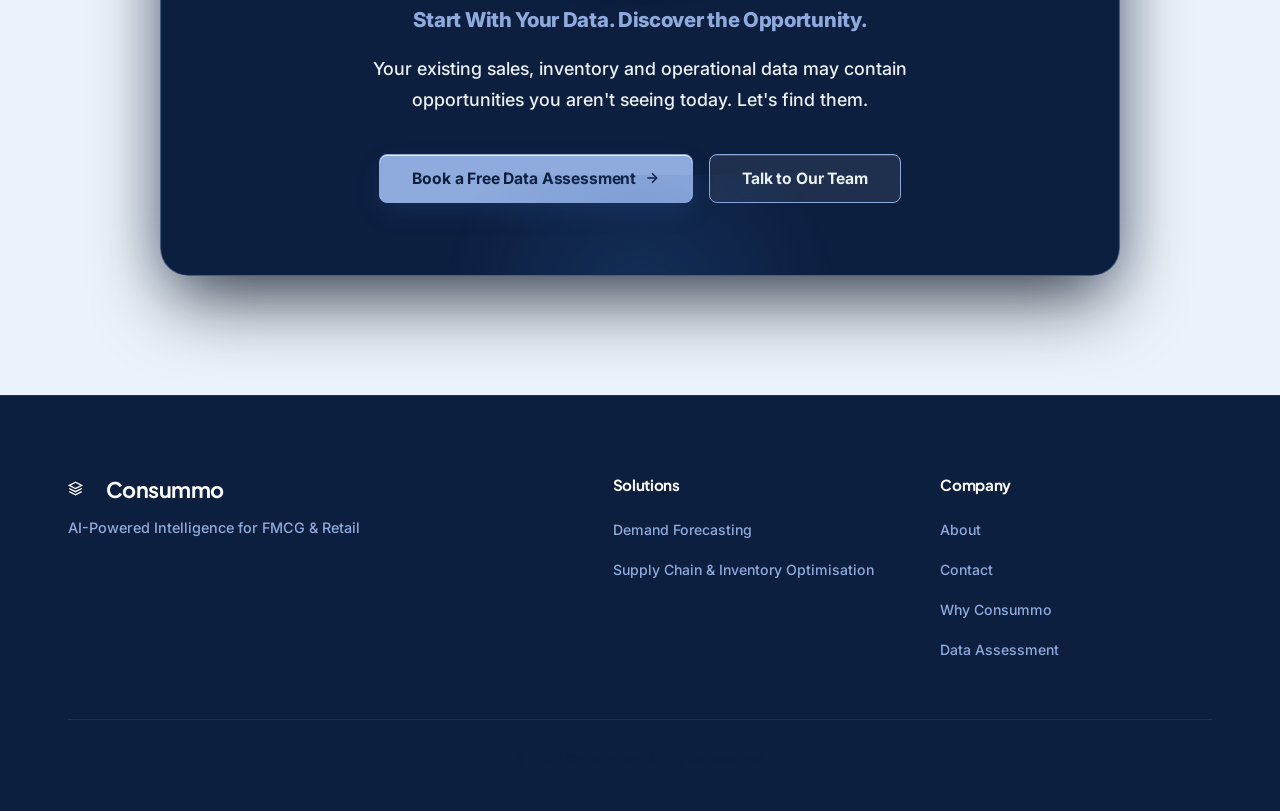
==== commit e7845749: "Remove background blur: make 3D retail and supply chain background crystal clear and highly visible" ====
--- a/index.html
+++ b/index.html
@@ -63,19 +63,14 @@
     <div class="hero-ambient-orb hero-orb-1"></div>
     <div class="hero-ambient-orb hero-orb-2"></div>
 
-        <!-- Separate Absolutely Positioned Background Layer (3-5px Blur + Layered Dark Navy Overlay) -->
+            <!-- Clean, Sharp Background Visualization Layer (Zero Blur, High Visibility) -->
     <div class="hero-bg-visual-wrapper" id="hero-bg-wrapper" aria-hidden="true">
       <div class="hero-motion-graphic-bg">
         <img src="images/supply-chain-motion-graphic.jpg" alt="Consummo FMCG Retail & Supply Chain Intelligence" class="hero-motion-img" loading="eager">
       </div>
-      <!-- Layered Dark Navy-Blue Overlay & Headline Readability Scrim -->
+      <!-- Soft Light Center Scrim for Text Readability without hiding background -->
       <div class="hero-navy-backdrop-overlay"></div>
-      <div class="hero-ambient-blue-glow hero-glow-left"></div>
-      <div class="hero-ambient-blue-glow hero-glow-right"></div>
-    </div>
-
-    <!-- Subtle Animated Supply Chain Conduits & Flow Particles -->
-    <canvas id="hero-subtle-motion-canvas" class="hero-subtle-motion-canvas" aria-hidden="true"></canvas>
+    </div>
 
     <div class="container hero-content">
       <div class="hero-tag reveal-on-scroll">
--- a/styles.css
+++ b/styles.css
@@ -538,7 +538,7 @@
 /* Floating Ambient Orbs */
 
 /* ==========================================================================
-   Hero Section - Background Visualization & Readability Architecture
+   Hero Section - Crystal Clear 3D Supply Chain & Retail Background
    ========================================================================== */
 
 .hero-section {
@@ -561,33 +561,43 @@
   overflow: hidden;
   pointer-events: none;
   z-index: 1;
-  will-change: transform;
-}
-
-/* Background Image with 3-5px Blur and Scale to prevent edge bleeding */
+}
+
+/* Background Image Container - ZERO BLUR, Full Sharpness */
 .hero-motion-graphic-bg {
   position: absolute;
-  top: -6%;
-  left: -6%;
-  width: 112%;
-  height: 112%;
+  top: 0;
+  left: 0;
+  width: 100%;
+  height: 100%;
   display: flex;
   align-items: center;
   justify-content: center;
-  filter: blur(4px); /* 3-5px blur keeps warehouse/stores recognizable without competing with text */
-  transform: scale(1.04);
+  filter: none !important; /* Zero blur so retail stores, carts, warehouse & vehicles are 100% visible */
+  transform: none;
 }
 
 .hero-motion-img {
   width: 100%;
   height: 100%;
   object-fit: cover;
-  object-position: center 38%;
-  opacity: 0.52; /* Distinctly visible retail stores, warehouse shelves & conveyor belts */
-  filter: saturate(118%) contrast(1.08);
-}
-
-/* Layered Dark Navy Overlay: Strong darkening behind headline & CTAs */
+  object-position: center 36%;
+  opacity: 0.78; /* High opacity: retail, warehouse, conveyor & logistics are vibrant and clearly seen */
+  filter: saturate(125%) contrast(1.1);
+  animation: heroGraphicFloat 18s infinite alternate ease-in-out;
+  will-change: transform;
+}
+
+@keyframes heroGraphicFloat {
+  0% {
+    transform: scale(1) translateY(0);
+  }
+  100% {
+    transform: scale(1.025) translateY(-8px);
+  }
+}
+
+/* Soft, Transparent Center Vignette - Protects text readability without muddying background */
 .hero-navy-backdrop-overlay {
   position: absolute;
   top: 0;
@@ -595,59 +605,14 @@
   right: 0;
   bottom: 0;
   background: 
-    /* Center focal darkening right behind headline and CTA buttons */
-    radial-gradient(ellipse at 50% 46%, rgba(12, 31, 63, 0.88) 0%, rgba(12, 31, 63, 0.68) 45%, rgba(12, 31, 63, 0.42) 80%),
-    /* Top and bottom vignettes to anchor header and trust strip */
-    linear-gradient(180deg, rgba(12, 31, 63, 0.78) 0%, transparent 22%, transparent 72%, rgba(12, 31, 63, 0.96) 100%),
-    /* Deep midnight navy ambient tint */
-    rgba(12, 31, 63, 0.32);
+    /* Gentle center softening directly behind the headline text */
+    radial-gradient(ellipse at 50% 44%, rgba(12, 31, 63, 0.48) 0%, rgba(12, 31, 63, 0.18) 55%, transparent 80%),
+    /* Subtle top and bottom edge blend */
+    linear-gradient(180deg, rgba(12, 31, 63, 0.55) 0%, transparent 18%, transparent 78%, rgba(12, 31, 63, 0.75) 100%);
   pointer-events: none;
 }
 
-/* Ambient Blue & Cyan Lighting Glows (Slow Breathing Light Gradients) */
-.hero-ambient-blue-glow {
-  position: absolute;
-  width: 580px;
-  height: 340px;
-  border-radius: 50%;
-  filter: blur(85px);
-  pointer-events: none;
-  opacity: 0.25;
-  animation: ambientGlowPulse 14s infinite alternate ease-in-out;
-}
-
-.hero-glow-left {
-  top: 18%;
-  left: 8%;
-  background: radial-gradient(circle, #2F5DA8 0%, transparent 70%);
-}
-
-.hero-glow-right {
-  top: 28%;
-  right: 8%;
-  background: radial-gradient(circle, #8FAADC 0%, transparent 70%);
-  animation-delay: -7s;
-}
-
-@keyframes ambientGlowPulse {
-  0% { transform: scale(1) translate(0, 0); opacity: 0.20; }
-  50% { transform: scale(1.15) translate(22px, -14px); opacity: 0.32; }
-  100% { transform: scale(0.95) translate(-14px, 20px); opacity: 0.18; }
-}
-
-/* Subtle Animated Motion Graphics Canvas (Pathways, Pulses, Particles) */
-.hero-subtle-motion-canvas {
-  position: absolute;
-  top: 0;
-  left: 0;
-  width: 100%;
-  height: 100%;
-  pointer-events: none;
-  z-index: 2;
-  opacity: 0.85;
-}
-
-/* Foreground Container - High Z-Index, Crisp & Clean */
+/* Foreground Container - Crisp, Sharp, High Contrast */
 .hero-content {
   position: relative;
   z-index: 10;
@@ -662,7 +627,7 @@
   margin-bottom: 24px;
   letter-spacing: -0.035em;
   color: #ffffff;
-  text-shadow: 0 4px 28px rgba(12, 31, 63, 0.95), 0 2px 10px rgba(0, 0, 0, 0.85);
+  text-shadow: 0 4px 24px rgba(12, 31, 63, 0.95), 0 2px 8px rgba(0, 0, 0, 0.9);
 }
 
 .hero-desc {
@@ -675,7 +640,7 @@
   margin-left: auto;
   margin-right: auto;
   letter-spacing: 0.01em;
-  text-shadow: 0 2px 14px rgba(12, 31, 63, 0.95);
+  text-shadow: 0 2px 14px rgba(12, 31, 63, 0.95), 0 1px 4px rgba(0, 0, 0, 0.8);
 }
 
 .hero-ambient-orb {
